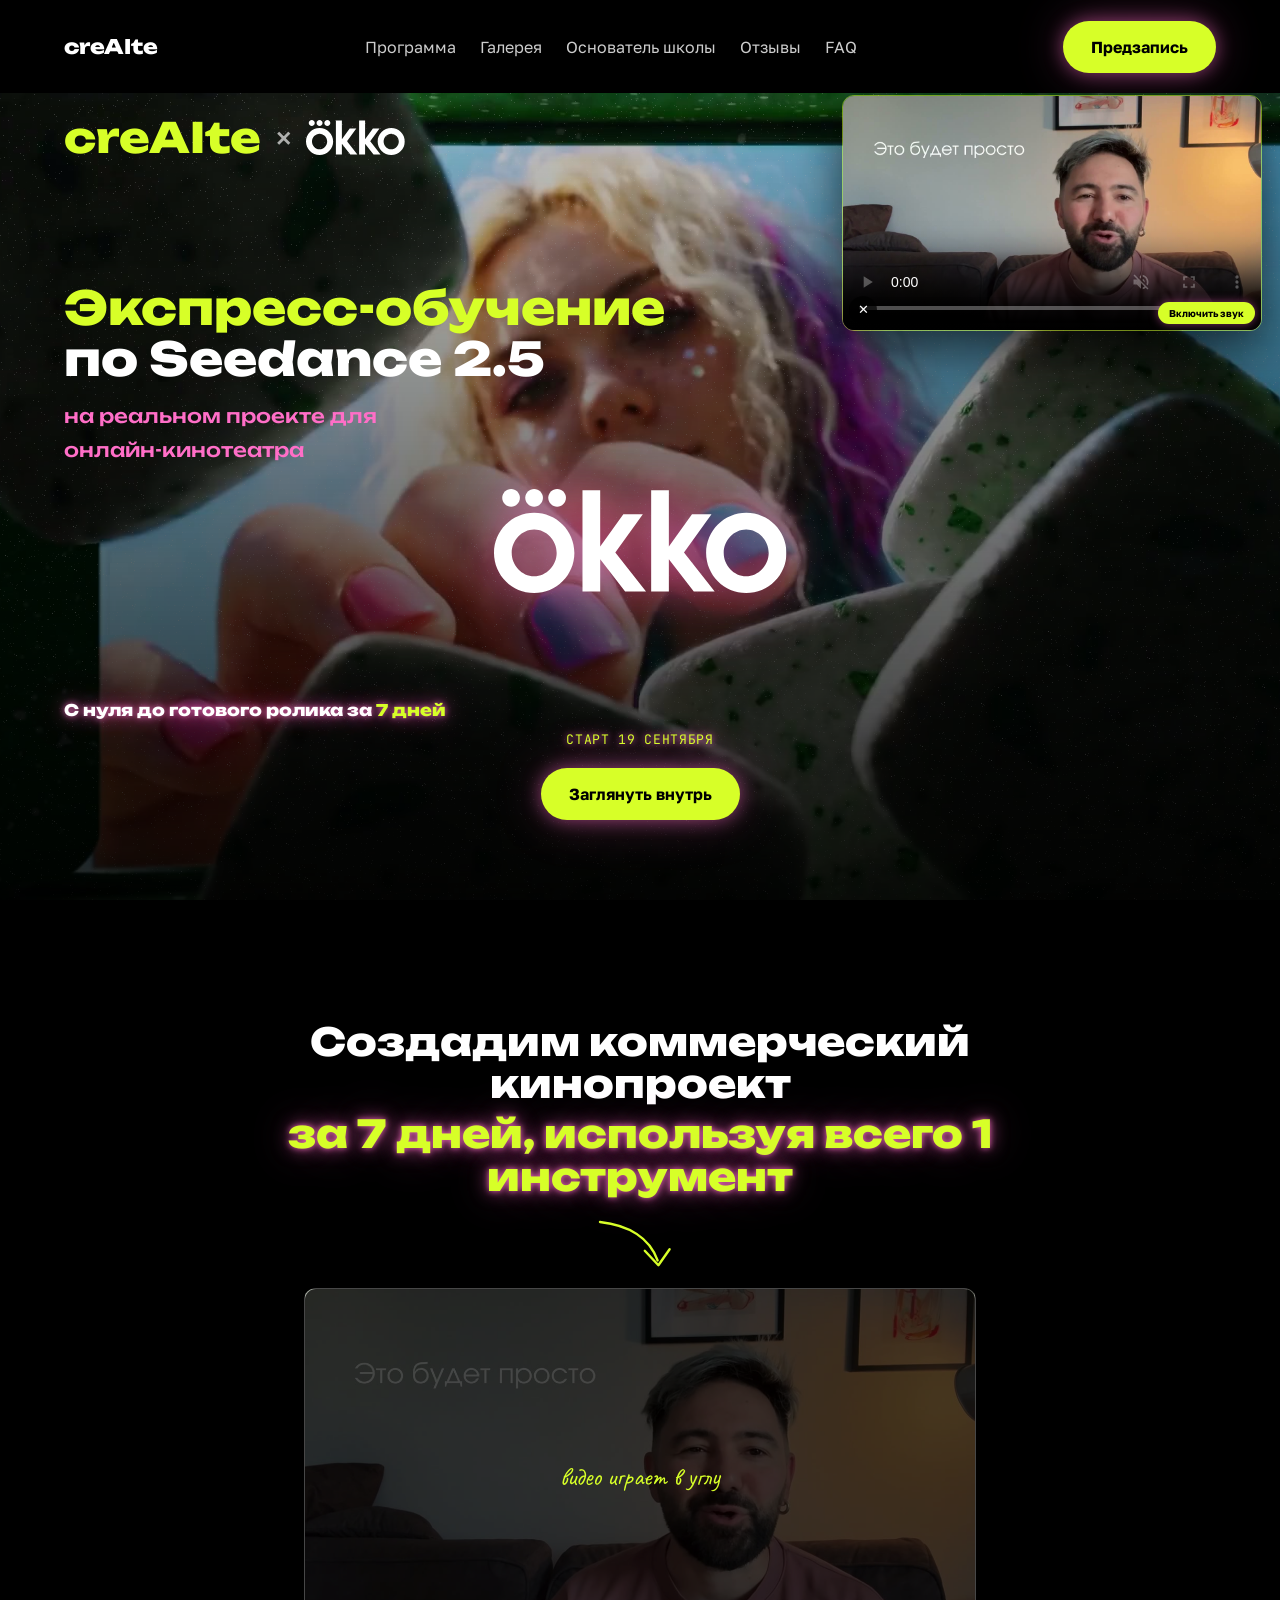
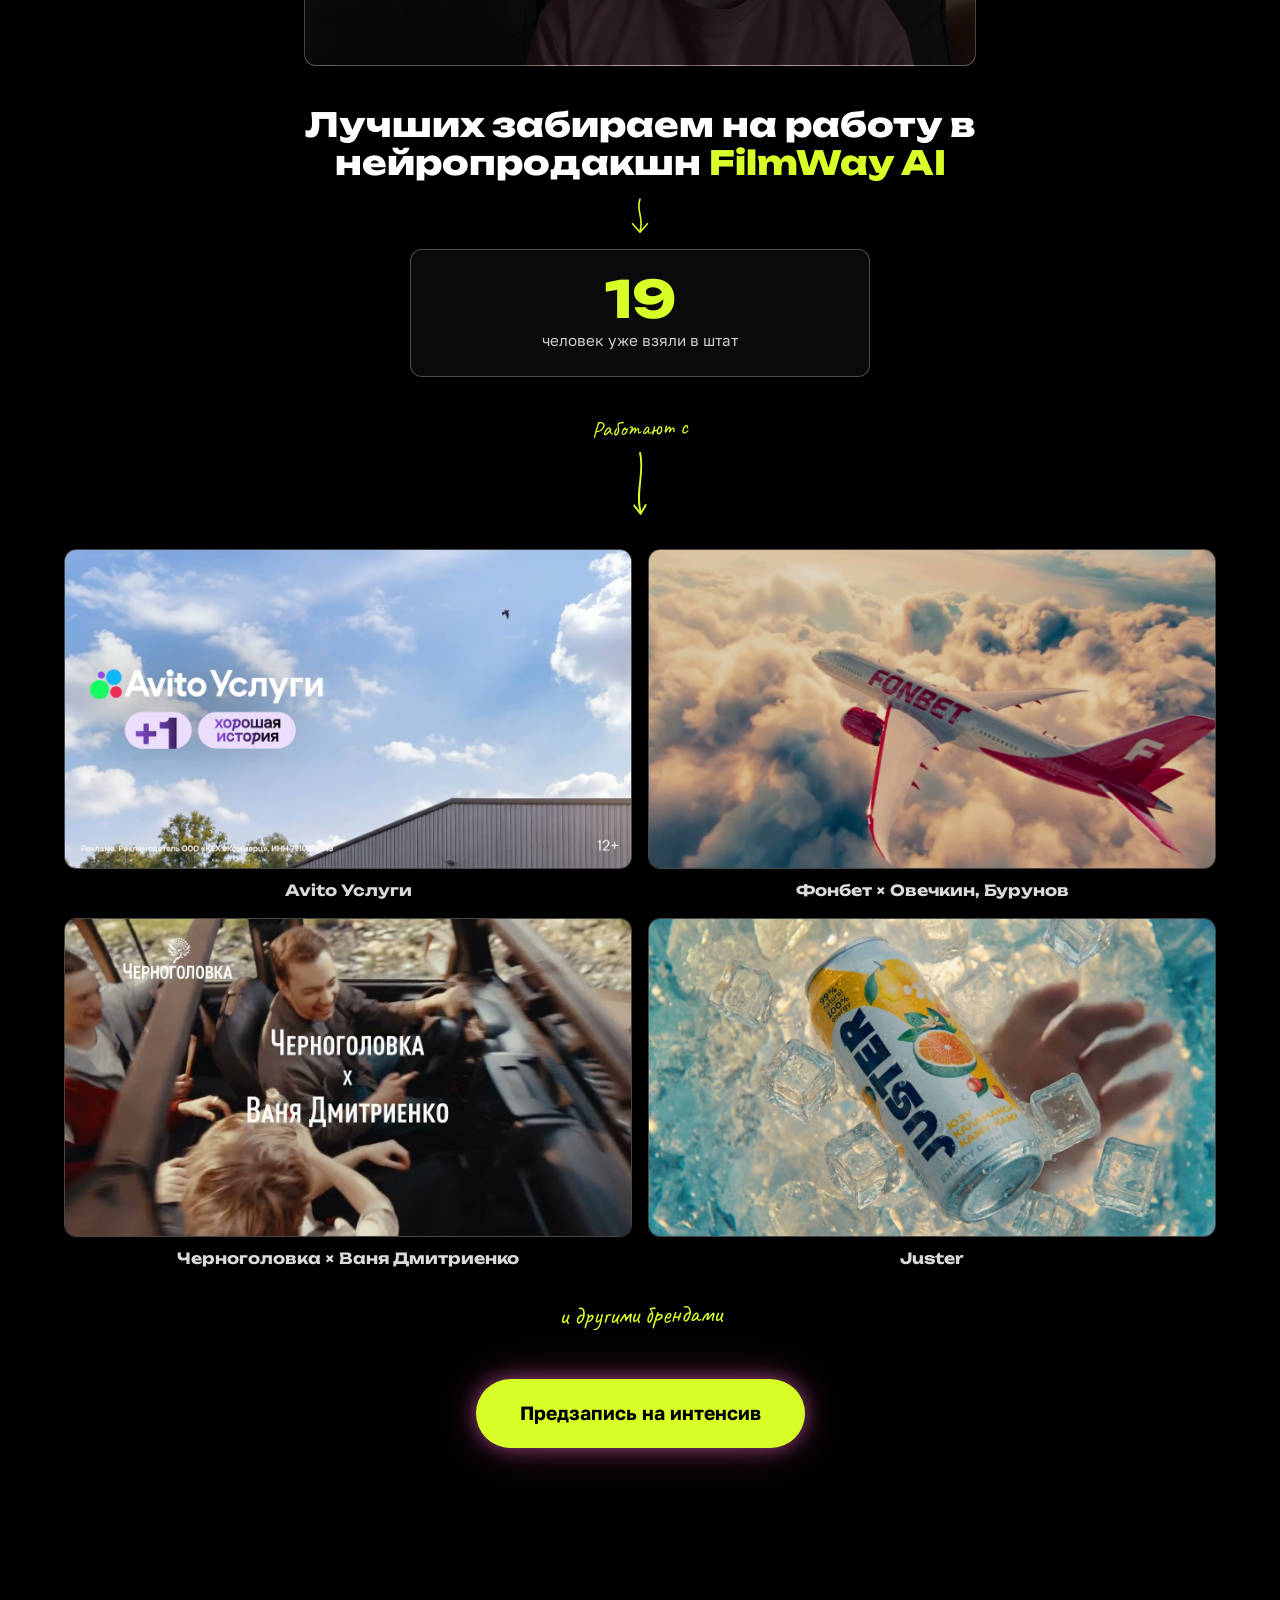
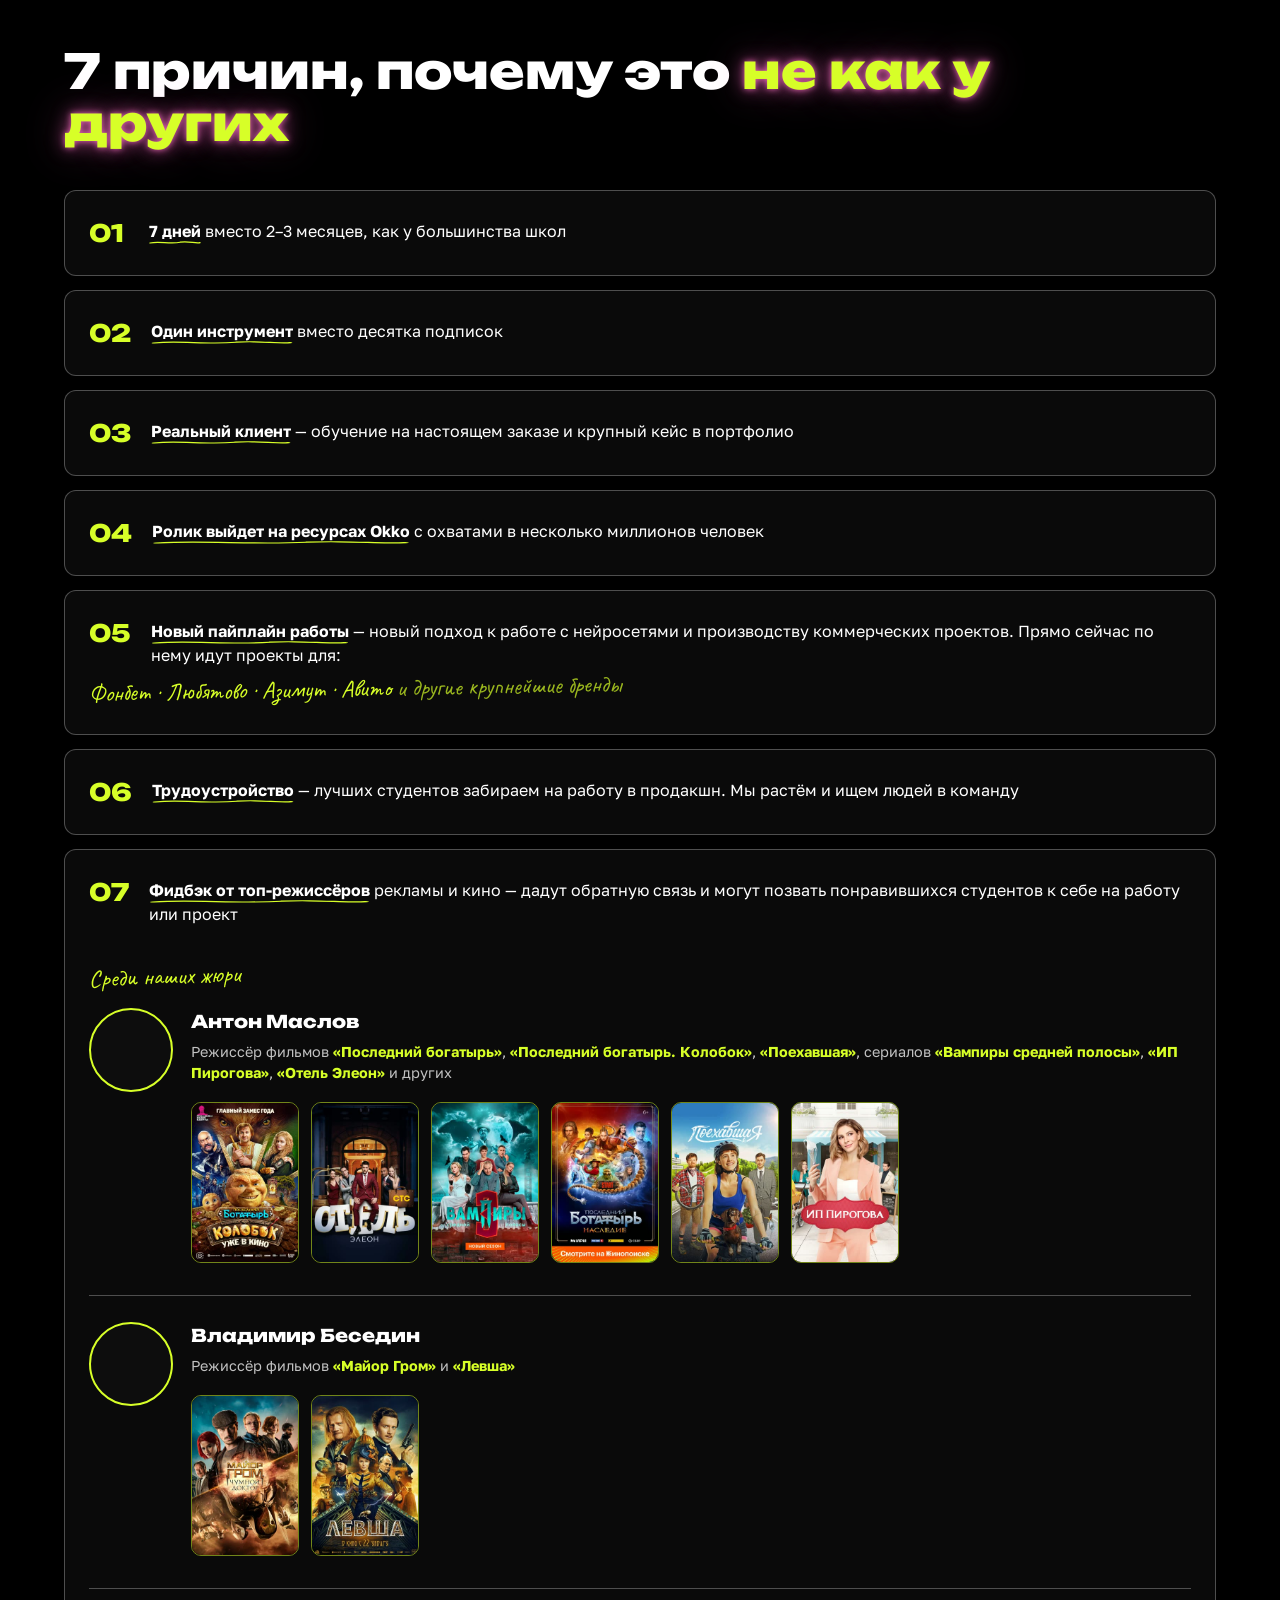
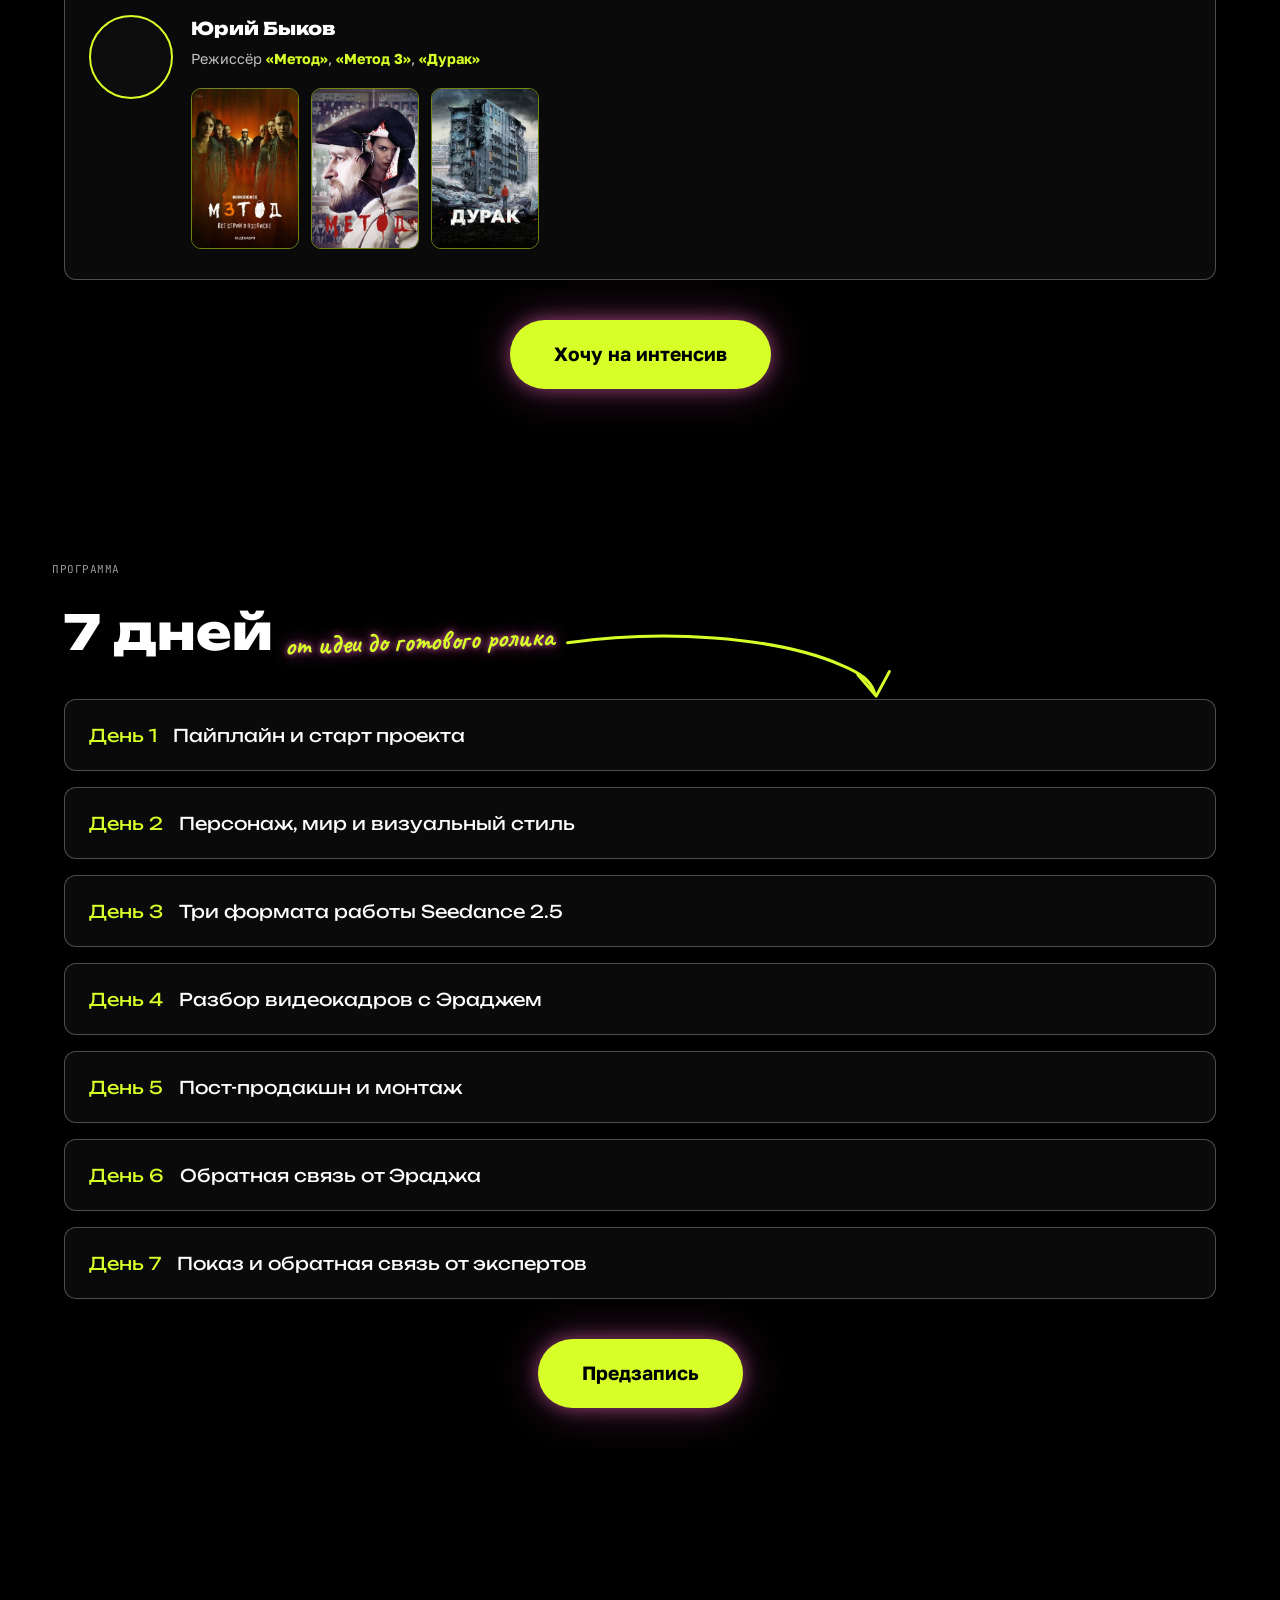
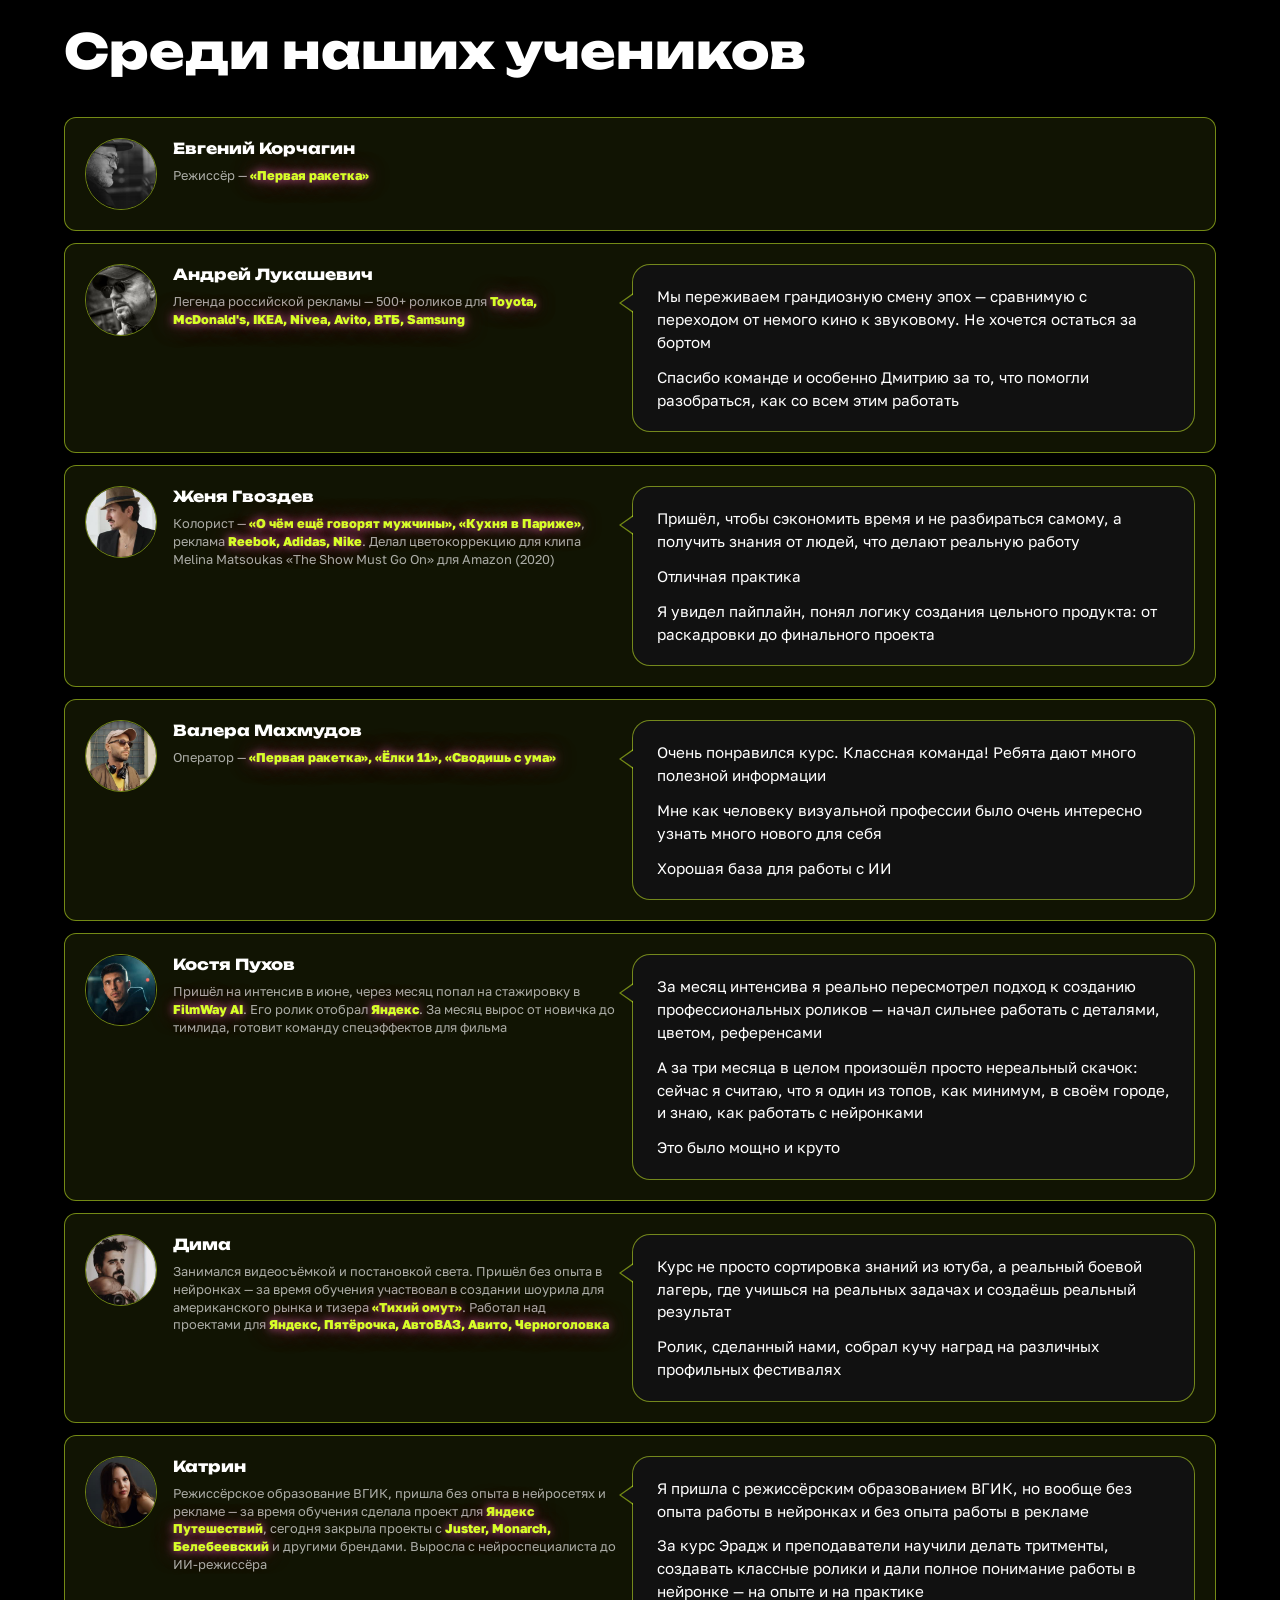
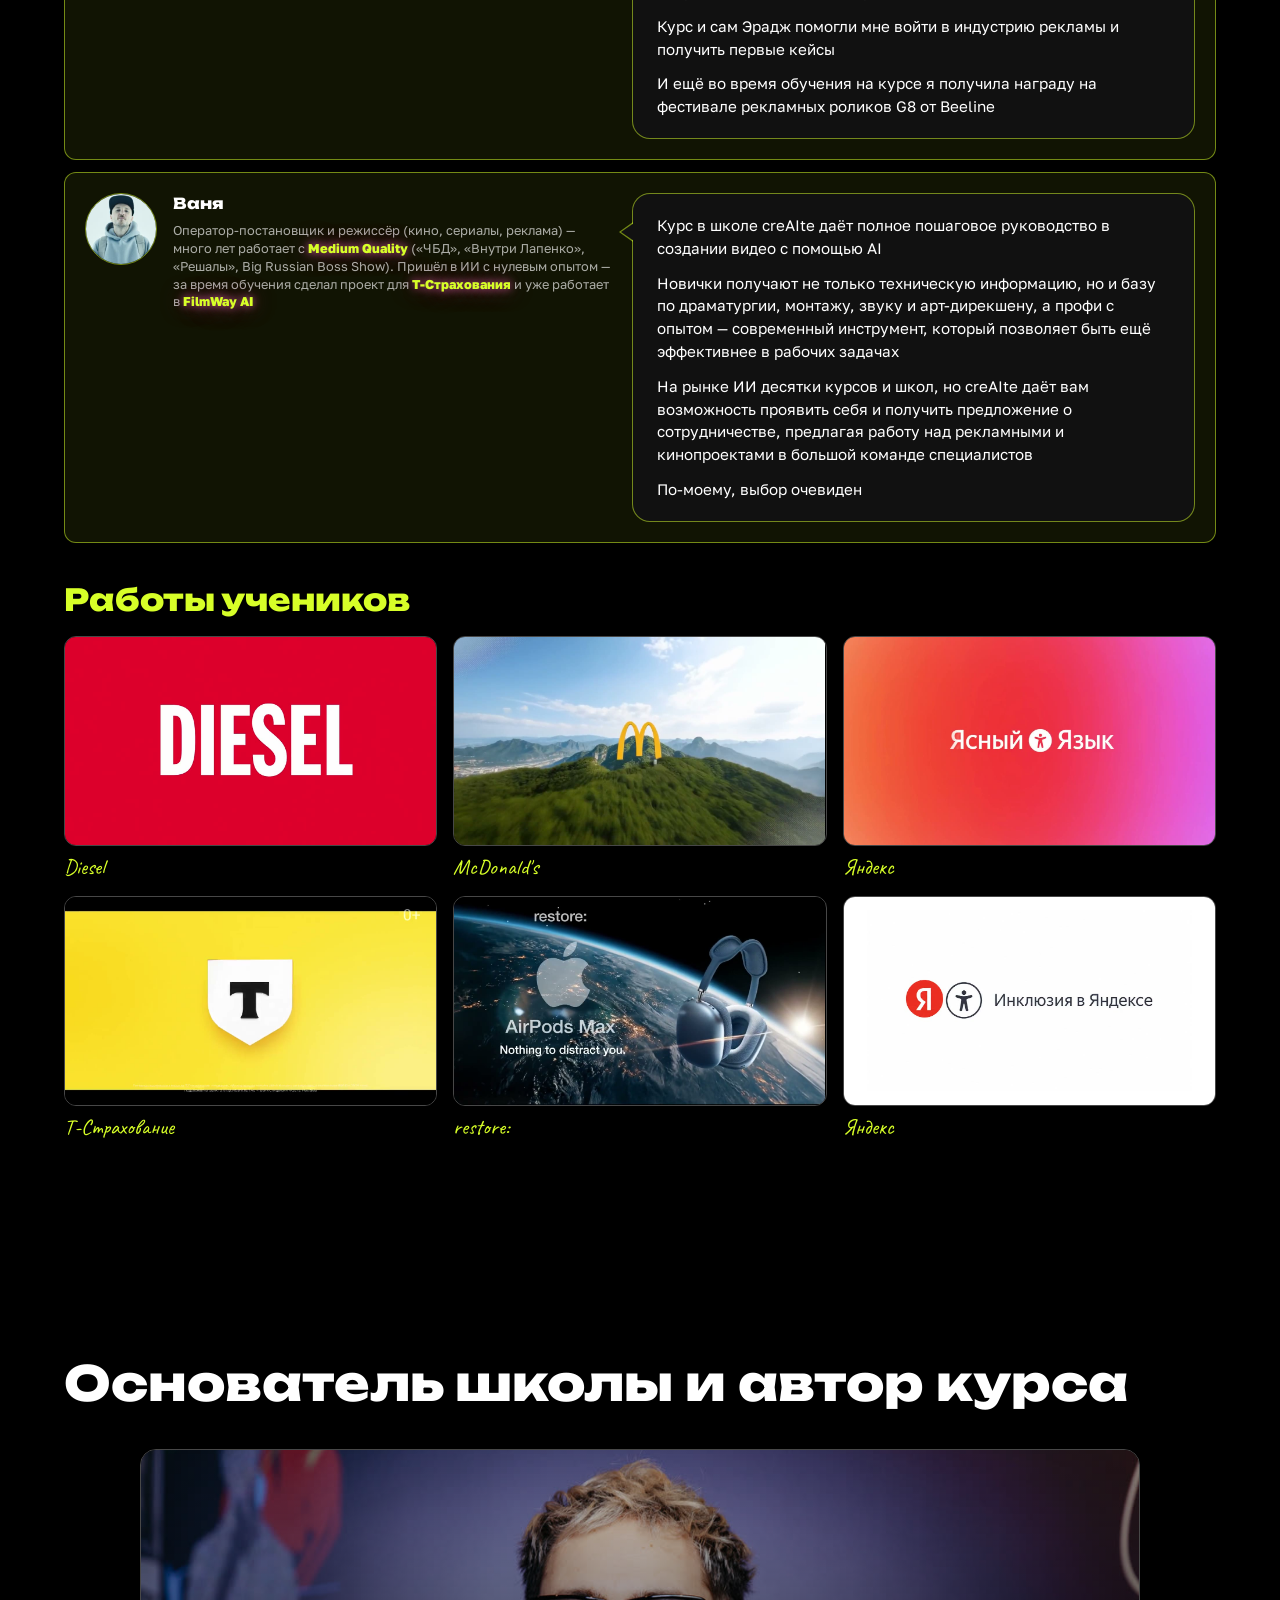
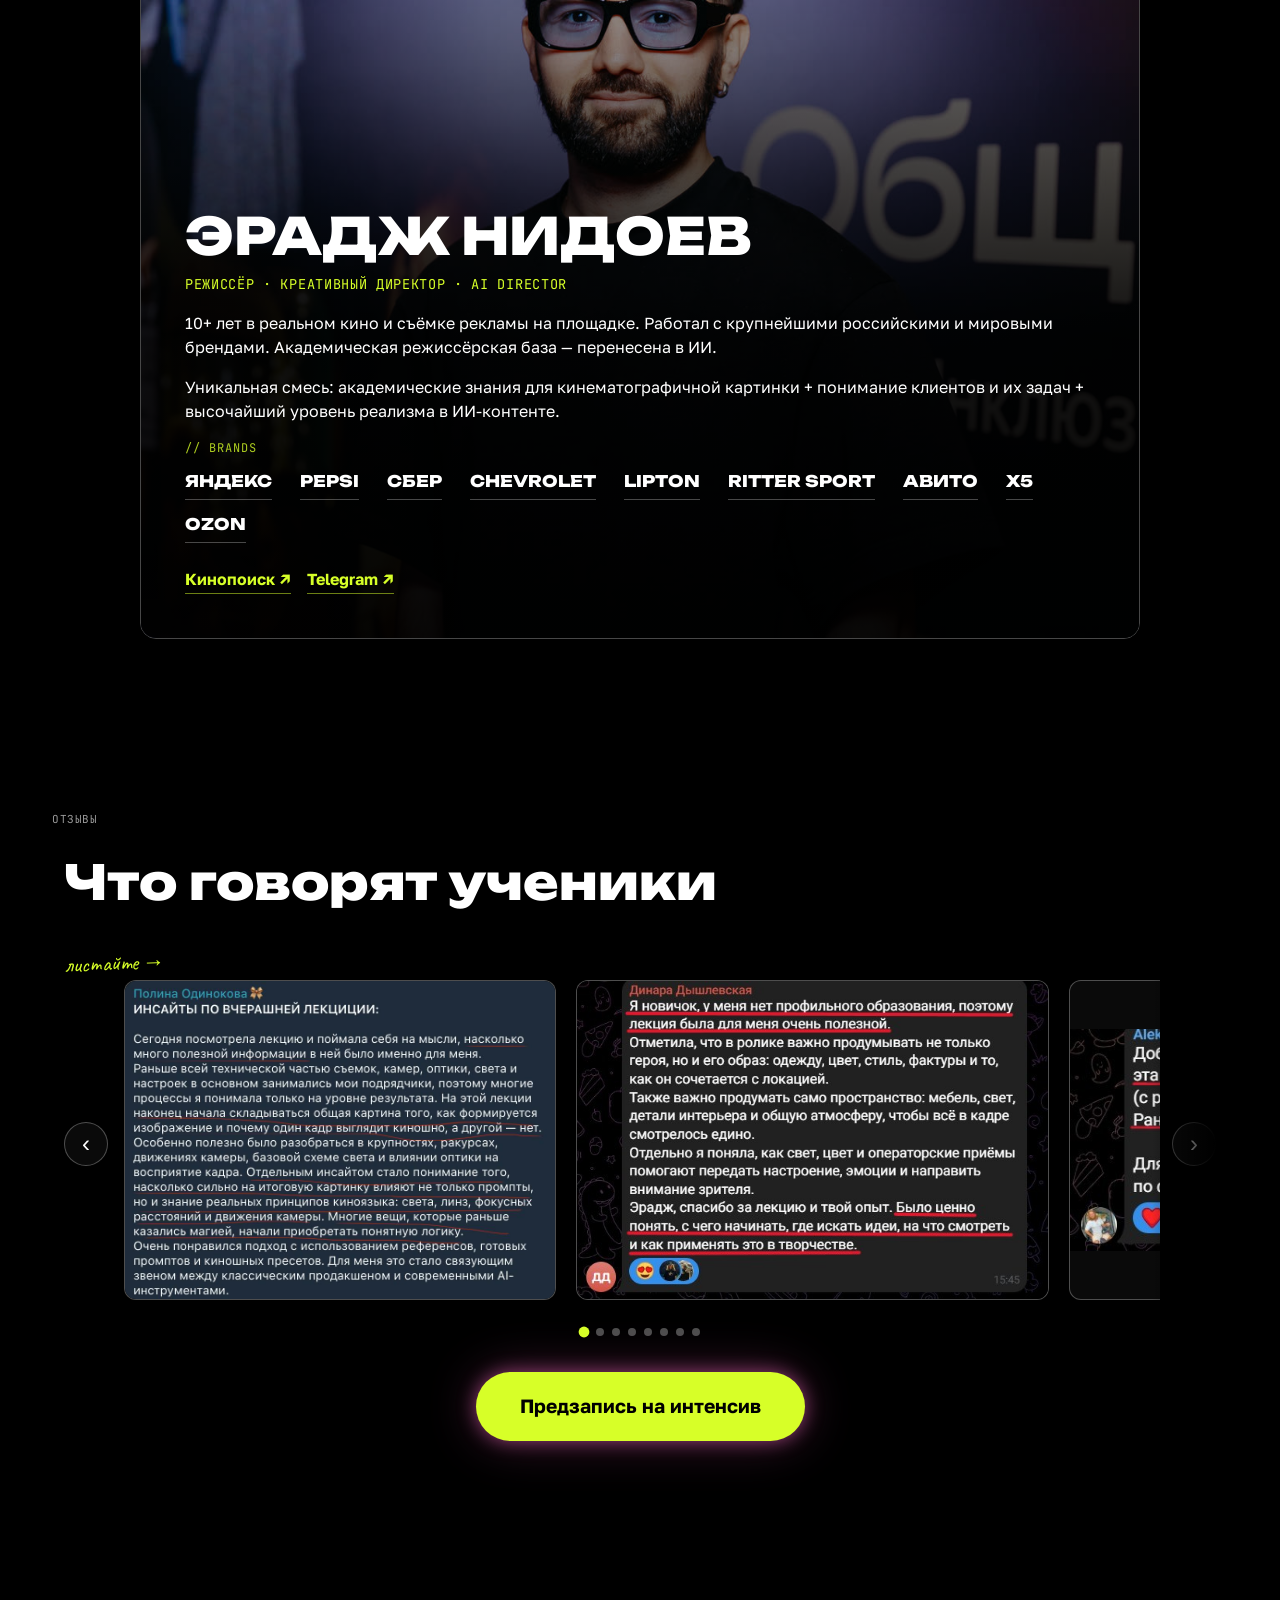
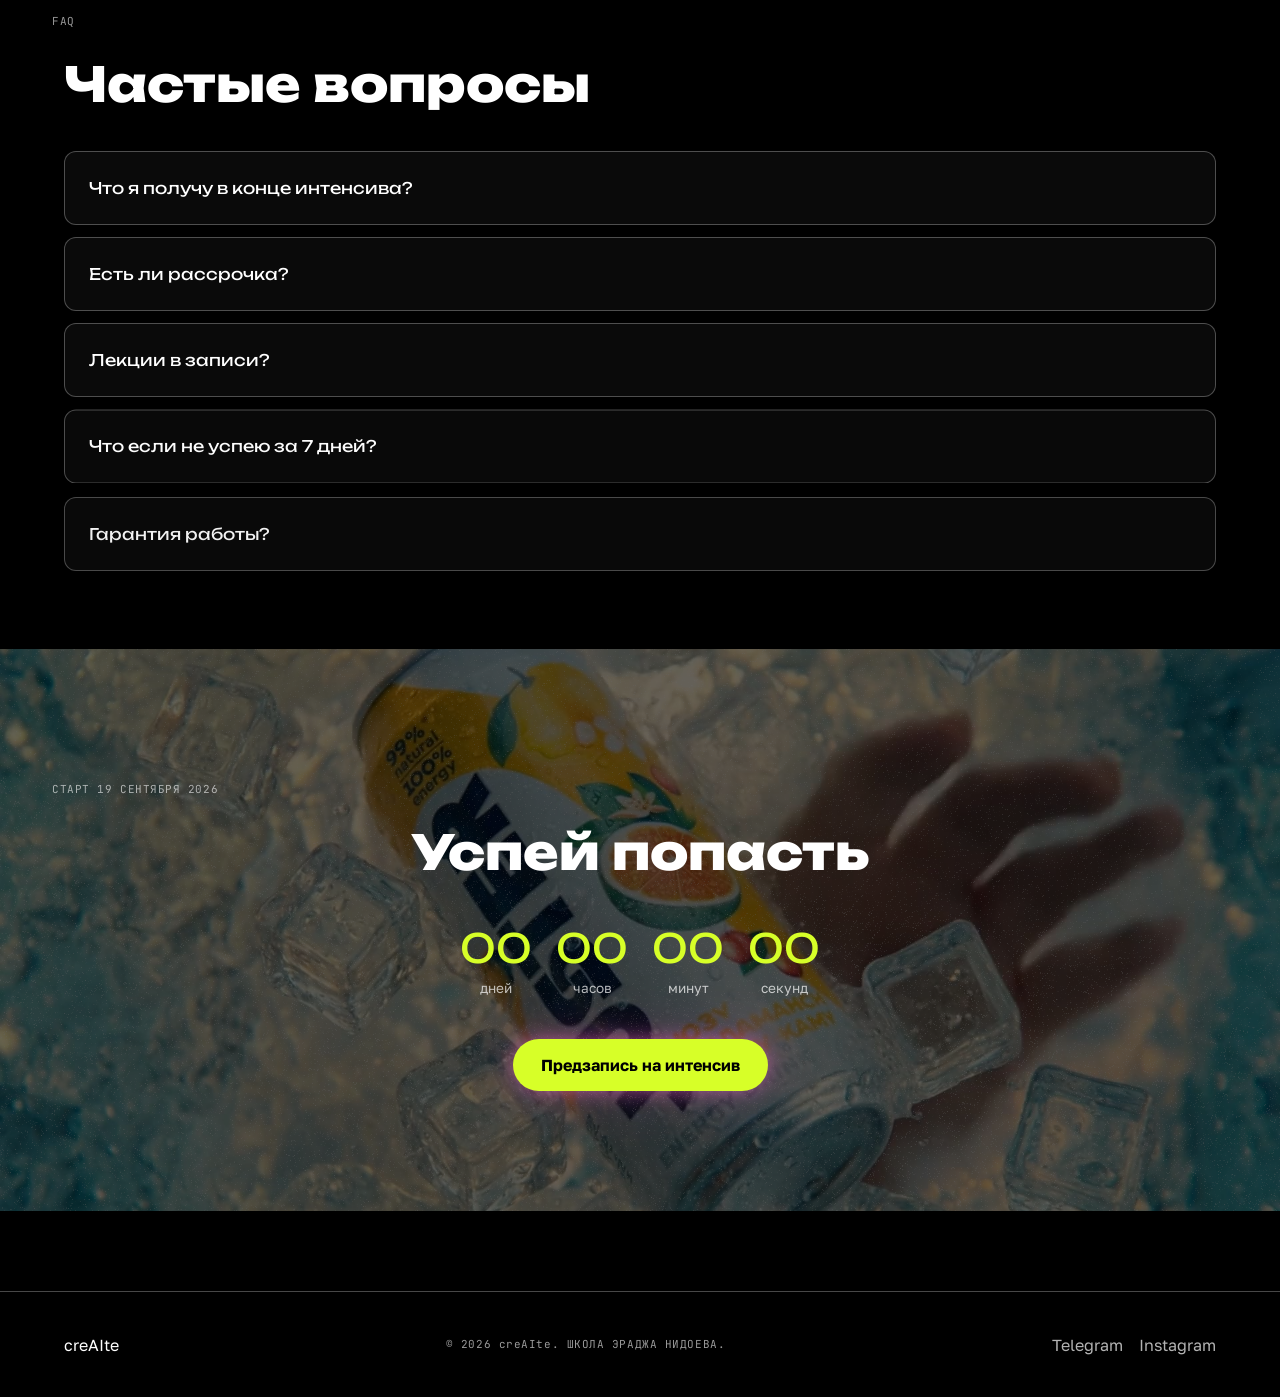
==== index.html @ 799c0986 "students: Katrin studied at VGIK, not GIK" ====
<!doctype html>
<html lang="ru">
<head>
<meta charset="UTF-8">
<!-- set before first paint: the chalk strokes start empty so they are not
     already drawn while the page (and GSAP, from a CDN) is still loading.
     main.js removes it again if animation is skipped, so the strokes
     still show when GSAP never arrives. -->
<script>document.documentElement.className += ' js-anim';</script>

<meta name="viewport" content="width=device-width, initial-scale=1.0">
<title>Интенсив по Seedance 2.5 — creAIte</title>
<meta name="description" content="7-дневный интенсив по AI-генерации видео в Seedance 2.5 от школы creAIte. Реальный проект для ОККО.">
<!-- иконка вкладки: SVG для современных браузеров, PNG для тех, кто его
     не понимает, и отдельный размер для «на экран Домой» на телефоне -->
<link rel="icon" href="assets/img/favicon.svg" type="image/svg+xml">
<link rel="icon" href="assets/img/favicon-32.png" sizes="32x32" type="image/png">
<link rel="apple-touch-icon" href="assets/img/apple-touch-icon.png">
<meta name="theme-color" content="#000000">
<link rel="preconnect" href="https://fonts.googleapis.com">
<link rel="preconnect" href="https://fonts.gstatic.com" crossorigin>
<!-- the font stylesheet is a round trip to Google and it blocks the first
     paint — which is also when the hero animation clock starts. Loaded
     out of the render path instead: the page paints in the fallback
     stack and swaps when the faces land. -->
<link href="https://fonts.googleapis.com/css2?family=Caveat:wght@400;600&family=Golos+Text:wght@400;500;700&family=JetBrains+Mono:wght@400;500&family=Unbounded:wght@700;800&display=swap" rel="stylesheet" media="print" onload="this.media='all'">
<noscript><link href="https://fonts.googleapis.com/css2?family=Caveat:wght@400;600&family=Golos+Text:wght@400;500;700&family=JetBrains+Mono:wght@400;500&family=Unbounded:wght@700;800&display=swap" rel="stylesheet"></noscript>
<link rel="stylesheet" href="css/style.css?v=29">
</head>
<body>
<header class="site-header" id="site-header">
  <div class="container site-header__inner">
    <a href="#hero" class="site-header__logo">creAIte</a>
    <nav class="site-header__nav">
      <a href="#program">Программа</a>
      <a href="#gallery">Галерея</a>
      <a href="#speaker">Основатель школы</a>
      <a href="#testimonials">Отзывы</a>
      <a href="#faq">FAQ</a>
    </nav>
    <a href="https://t.me/creAite_school_bot?start=c1788255974978-ds" target="_blank" rel="noopener" class="btn btn-cta">Предзапись</a>
  </div>
</header>

<main>
  <section class="hero" id="hero">
    <video class="hero__video" autoplay muted loop playsinline preload="metadata" poster="assets/img/hero-poster.jpg">
      <source src="assets/video/hero.mp4" type="video/mp4">
    </video>
    <canvas class="hero__shader js-shader-canvas" aria-hidden="true"></canvas>
    <div class="hero__overlay"></div>
    <div class="container hero__content">
      <p class="hero__lockup">
        <span class="hero__lockup-brand">creAIte</span>
        <span class="hero__lockup-x" aria-hidden="true">×</span>
        <img class="hero__lockup-logo" src="assets/img/okko-logo.svg" width="338" height="120" alt="Okko">
      </p>
      <div class="hero__main">
        <h1 class="hero__title"><span class="hero__title-accent">Экспресс-обучение</span><br>по Seedance&nbsp;2.5<span class="hero__title-sub"><span class="hero__sweep">на реальном проекте для онлайн-кинотеатра</span></span></h1>
        <img class="hero__okko" src="assets/img/okko-logo.svg" width="338" height="120" alt="Okko">
        <p class="hero__subtitle">С нуля до готового ролика за&nbsp;<span class="hero__title-accent">7&nbsp;дней</span></p>
        <p class="hero__start">Старт 19 сентября</p>
        <a href="#inside" class="btn btn-cta hero__cta">Заглянуть внутрь</a>
      </div>
    </div>
  </section>

  <section class="inside" id="inside">
    <div class="container inside__inner">
      <h2 class="section-title inside__title">Создадим коммерческий кинопроект<span class="inside__title-accent neon-pink">за 7 дней, используя всего 1 инструмент</span></h2>
      <svg class="inside__arrow" viewBox="0 0 120 80" aria-hidden="true">
        <path class="inside__arrow-shaft" d="M10,10 C46,14 72,30 82,58" />
        <path class="inside__arrow-head" d="M66,46 L83,64 L97,44" />
      </svg>
      <div class="inside__video-wrap">
        <!-- запускается сам, когда доезжает до экрана, и только без звука:
             со звуком браузеры автозапуск запрещают. preload="none" —
             файл не качается, пока блок не показался -->
        <div class="inside__player js-player">
          <video class="inside__video js-inside-video" muted playsinline controls
                 preload="none" poster="assets/img/inside-poster.jpg">
            <source src="assets/video/inside.mp4" type="video/mp4">
          </video>
          <button class="inside__unmute js-unmute" type="button">Включить звук</button>
          <button class="inside__float-close js-float-close" type="button" aria-label="Закрыть плеер">✕</button>
        </div>
      </div>
      <p class="inside__hire">Лучших забираем на работу в нейропродакшн <strong>FilmWay AI</strong></p>

      <svg class="inside__fork inside__fork--single" viewBox="0 0 120 80" aria-hidden="true">
        <path d="M60,6 C52,26 68,42 60,66" />
        <path d="M46,52 L60,68 L74,52" />
      </svg>

      <div class="card inside__stat">
        <span class="inside__stat-num" data-count-to="19">0</span>
        <span class="inside__stat-label">человек уже взяли в штат</span>
      </div>

      <div class="inside__link">
        <span class="chalk-note inside__link-label">Работают с</span>
        <svg class="inside__link-arrow" viewBox="0 0 110 26" aria-hidden="true">
          <path d="M4,13 C34,5 66,21 98,12" />
          <path d="M86,4 L100,12 L87,22" />
        </svg>
      </div>
      <div class="gallery__grid gallery__grid--studio">
        <figure class="studio-case">
          <button class="gallery__item" data-video="assets/video/studio-avito.mp4" aria-label="Открыть ролик для бренда Avito Услуги">
            <video muted loop playsinline preload="none" data-poster="assets/img/studio-avito-poster.jpg">
              <source src="assets/video/studio-avito.mp4" type="video/mp4">
            </video>
          </button>
          <figcaption class="studio-case__name">Avito Услуги</figcaption>
        </figure>
        <figure class="studio-case">
          <button class="gallery__item" data-video="assets/video/studio-fonbet.mp4" aria-label="Открыть ролик для бренда Фонбет">
            <video muted loop playsinline preload="none" data-poster="assets/img/studio-fonbet-poster.jpg">
              <source src="assets/video/studio-fonbet.mp4" type="video/mp4">
            </video>
          </button>
          <figcaption class="studio-case__name">Фонбет ×&nbsp;Овечкин, Бурунов</figcaption>
        </figure>
        <figure class="studio-case">
          <button class="gallery__item" data-video="assets/video/studio-olv-vk.mp4" aria-label="Открыть ролик для бренда Черноголовка">
            <video muted loop playsinline preload="none" data-poster="assets/img/studio-olv-vk-poster.jpg">
              <source src="assets/video/studio-olv-vk.mp4" type="video/mp4">
            </video>
          </button>
          <figcaption class="studio-case__name">Черноголовка ×&nbsp;Ваня&nbsp;Дмитриенко</figcaption>
        </figure>
        <figure class="studio-case">
          <button class="gallery__item" data-video="assets/video/final-cta.mp4" aria-label="Открыть ролик для бренда Juster">
            <video muted loop playsinline preload="none" data-poster="assets/img/final-cta-poster.jpg">
              <source src="assets/video/final-cta.mp4" type="video/mp4">
            </video>
          </button>
          <figcaption class="studio-case__name">Juster</figcaption>
        </figure>
      </div>
      <p class="chalk-note inside__brands-more">и другими брендами</p>

      <a href="https://t.me/creAite_school_bot?start=c1788255974978-ds" target="_blank" rel="noopener" class="btn btn-cta btn--lg inside__cta">Предзапись на интенсив</a>
    </div>
  </section>


  <section class="advantages" id="advantages">
    <div class="container">
      <h2 class="section-title">7 причин, почему это <span class="hero__title-accent neon-pink">не как у других</span></h2>
      <div class="advantages__list">
        <div class="advantages__item card">
          <span class="advantages__number">01</span>
          <p class="advantages__text"><span class="chalk-underline"><strong>7 дней</strong></span> вместо 2–3 месяцев, как у большинства школ</p>
        </div>
        <div class="advantages__item card">
          <span class="advantages__number">02</span>
          <p class="advantages__text"><span class="chalk-underline"><strong>Один инструмент</strong></span> вместо десятка подписок</p>
        </div>
        <div class="advantages__item card">
          <span class="advantages__number">03</span>
          <p class="advantages__text"><span class="chalk-underline"><strong>Реальный клиент</strong></span> — обучение на настоящем заказе и крупный кейс в портфолио</p>
        </div>
        <div class="advantages__item card">
          <span class="advantages__number">04</span>
          <p class="advantages__text"><span class="chalk-underline"><strong>Ролик выйдет на ресурсах Okko</strong></span> с охватами в несколько миллионов человек</p>
        </div>
        <div class="advantages__item card advantages__item--note">
          <span class="advantages__number">05</span>
          <p class="advantages__text"><span class="chalk-underline"><strong>Новый пайплайн работы</strong></span> — новый подход к работе с нейросетями и производству коммерческих проектов. Прямо сейчас по нему идут проекты для:</p>
          <p class="advantages__note advantages__note--brands">Фонбет · Любятово · Азимут · Авито <span class="advantages__note-tail">и другие крупнейшие бренды</span></p>
        </div>
        <div class="advantages__item card">
          <span class="advantages__number">06</span>
          <p class="advantages__text"><span class="chalk-underline"><strong>Трудоустройство</strong></span> — лучших студентов забираем на работу в продакшн. Мы растём и ищем людей в команду</p>
        </div>
        <div class="advantages__item card advantages__item--note">
          <span class="advantages__number">07</span>
          <p class="advantages__text"><span class="chalk-underline"><strong>Фидбэк от топ-режиссёров</strong></span> рекламы и кино — дадут обратную связь и могут позвать понравившихся студентов к себе на работу или проект</p>
          <div class="jury">
            <p class="chalk-note jury__label">Среди наших жюри</p>
            <article class="jury__card">
              <img class="jury__photo" src="assets/img/jury-maslov.jpg" width="420" height="629" alt="Антон Маслов" loading="lazy" decoding="async">
              <div class="jury__info">
                <p class="jury__name">Антон Маслов</p>
                <p class="jury__role">Режиссёр фильмов <strong>«Последний богатырь»</strong>, <strong>«Последний богатырь. Колобок»</strong>, <strong>«Поехавшая»</strong>, сериалов <strong>«Вампиры средней полосы»</strong>, <strong>«ИП Пирогова»</strong>, <strong>«Отель Элеон»</strong> и других</p>
                <div class="jury__films">
                  <img src="assets/img/film-kolobok.jpg" width="300" height="450" alt="Последний богатырь. Колобок" loading="lazy" decoding="async">
                  <img src="assets/img/film-eleon.jpg" width="300" height="450" alt="Отель Элеон" loading="lazy" decoding="async">
                  <img src="assets/img/film-vampiry.jpg" width="300" height="450" alt="Вампиры средней полосы" loading="lazy" decoding="async">
                  <img src="assets/img/film-bogatyr.jpg" width="300" height="450" alt="Последний богатырь" loading="lazy" decoding="async">
                  <img src="assets/img/film-poehavshaya.jpg" width="300" height="450" alt="Поехавшая" loading="lazy" decoding="async">
                  <img src="assets/img/film-pirogova.jpg" width="300" height="450" alt="ИП Пирогова" loading="lazy" decoding="async">
                </div>
              </div>
            </article>
            <article class="jury__card">
              <img class="jury__photo" src="assets/img/jury-besedin.jpg" width="420" height="629" alt="Владимир Беседин" loading="lazy" decoding="async">
              <div class="jury__info">
                <p class="jury__name">Владимир Беседин</p>
                <p class="jury__role">Режиссёр фильмов <strong>«Майор Гром»</strong> и <strong>«Левша»</strong></p>
                <div class="jury__films">
                  <img src="assets/img/film-grom.jpg" width="300" height="450" alt="Майор Гром" loading="lazy" decoding="async">
                  <img src="assets/img/film-levsha.jpg" width="300" height="450" alt="Левша" loading="lazy" decoding="async">
                </div>
              </div>
            </article>
            <article class="jury__card">
              <img class="jury__photo" src="assets/img/jury-bykov.jpg" width="420" height="629" alt="Юрий Быков" loading="lazy" decoding="async">
              <div class="jury__info">
                <p class="jury__name">Юрий Быков</p>
                <p class="jury__role">Режиссёр <strong>«Метод»</strong>, <strong>«Метод 3»</strong>, <strong>«Дурак»</strong></p>
                <div class="jury__films">
                  <img src="assets/img/film-metod.jpg" width="300" height="450" alt="Метод" loading="lazy" decoding="async">
                  <img src="assets/img/film-metod3.jpg" width="300" height="450" alt="Метод 3" loading="lazy" decoding="async">
                  <img src="assets/img/film-durak.jpg" width="300" height="450" alt="Дурак" loading="lazy" decoding="async">
                </div>
              </div>
            </article>
          </div>
        </div>
      </div>
      <a href="https://t.me/creAite_school_bot?start=c1788255974978-ds" target="_blank" rel="noopener" class="btn btn-cta btn--lg advantages__cta">Хочу на интенсив</a>
    </div>
  </section>

  <section class="program" id="program">
    <div class="container">
      <p class="meta meta--tl">Программа</p>
      <h2 class="section-title">7 дней <span class="chalk-note neon-pink">от идеи до готового ролика<svg class="program__lead-arrow" viewBox="0 0 380 84" preserveAspectRatio="none" aria-hidden="true">
        <path d="M4,10 C110,0 240,10 316,42 C336,50 348,58 352,70" />
        <path d="M334,52 L354,74 L370,50" />
      </svg></span></h2>
      <div class="program__timeline">
        <article class="program-day card" data-open="false">
          <button class="program-day__toggle" aria-expanded="false">
            <span class="program-day__number">День 1</span>
            <span class="program-day__label">Пайплайн и старт проекта</span>
          </button>
          <svg class="program-day__arrow" viewBox="0 0 40 34" aria-hidden="true">
            <path class="program-day__arrow-shaft" d="M19,3 C15,12 24,20 19,29" />
            <path class="program-day__arrow-head" d="M10,22 L19,31 L28,22" />
          </svg>
          <div class="program-day__content">
            <p><strong>Цель дня:</strong> дать общее понимание процесса, возможностей Seedance, его ограничений и экономики (как не потратить всё сразу). А также запустить разработку финального проекта.</p>
            <p>К концу занятия будет понимание этапов, которые нужно пройти, чтобы получить готовый ролик.</p>
            <p class="program-day__part">Часть 1</p>
            <ul class="program-day__list">
              <li>Основные этапы работы над роликом в Seedance — разбираем весь пайплайн на примере ролика: сценарий — референсы — персонаж и локация — ключевые кадры — генерация — отбор — монтаж — доработка — монтаж и финализация</li>
              <li>Почему генерация не начинается с промпта и почему сначала нужно понять, какую функцию выполняет каждый кадр</li>
            </ul>
            <p class="program-day__part">Часть 2: знакомство с инструментом</p>
            <ul class="program-day__list">
              <li>Почему в продакшне последнее время мы чаще всего используем Seedance</li>
              <li>Возможности Seedance: какие форматы работы есть (text-to-video, image-to-video, video-to-video), какие в них отличия и когда какой используем</li>
              <li>Ограничения и ошибки: почему результат не всегда можно повторить, сложности с физикой и пластикой персонажа, консистентность, диалог и липсинг, пространство и перспектива — всё с примерами</li>
              <li>Как не потратить все кредиты за один раз: тарифы, лимиты, качество и обкатывание промта, тестовые прогоны, приоритизация кадров, битрейт</li>
            </ul>
          </div>
        </article>
        <article class="program-day card" data-open="false">
          <button class="program-day__toggle" aria-expanded="false">
            <span class="program-day__number">День 2</span>
            <span class="program-day__label">Персонаж, мир и визуальный стиль</span>
          </button>
          <svg class="program-day__arrow" viewBox="0 0 40 34" aria-hidden="true">
            <path class="program-day__arrow-shaft" d="M19,3 C15,12 24,20 19,29" />
            <path class="program-day__arrow-head" d="M10,22 L19,31 L28,22" />
          </svg>
          <div class="program-day__content">
            <p><strong>Цель дня:</strong> научиться работать в фото-нейросетях, разработать визуальный мир ролика, создать персонажа, локации, стиль проекта и несколько ключевых фотокадров.</p>
            <p class="program-day__part">Часть 1: теория — фото как основа проекта</p>
            <ul class="program-day__list">
              <li><strong>Персонаж</strong> — почему персонаж должен быть разработан до начала генерации видео, какие изображения героя нужно подготовить</li>
              <li><strong>Мир и локация</strong> — какие кадры нужны, свет, цвет, глубина кадра</li>
              <li><strong>Подходы к созданию героя и мира</strong> — с нуля, через референс, через комбинацию референсов, через текстовый референс</li>
              <li><strong>Референсные изображения стиля</strong> — почему они нужны почти в каждом проекте и какие конкретно референсы нужны для проекта</li>
              <li>Что лучше исправлять на уровне изображения, а не пытаться получить при генерации видео</li>
            </ul>
            <p class="program-day__part">Часть 2: практика</p>
            <ul class="program-day__list">
              <li>Создание карты персонажа</li>
              <li>Создание карты локации</li>
              <li>Создание референсных изображений с учётом цвета и света ролика</li>
              <li>Создание нескольких ключевых фотокадров для будущей генерации видео</li>
            </ul>
            <p class="program-day__part">Итог дня</p>
            <ul class="program-day__list">
              <li>Есть разработка персонажа и локаций</li>
              <li>Есть понимание визуального стиля проекта</li>
              <li>Подготовлены несколько ключевых фотокадров</li>
              <li>Есть понимание, что нужно доработать перед переходом к генерации видео</li>
            </ul>
          </div>
        </article>
        <article class="program-day card" data-open="false">
          <button class="program-day__toggle" aria-expanded="false">
            <span class="program-day__number">День 3</span>
            <span class="program-day__label">Три формата работы Seedance 2.5</span>
          </button>
          <svg class="program-day__arrow" viewBox="0 0 40 34" aria-hidden="true">
            <path class="program-day__arrow-shaft" d="M19,3 C15,12 24,20 19,29" />
            <path class="program-day__arrow-head" d="M10,22 L19,31 L28,22" />
          </svg>
          <div class="program-day__content">
            <p><strong>Цель дня:</strong> освоить все форматы работы в Seedance 2.5, понять преимущества и недостатки каждого из них и начать генерацию видеокадров для финального ролика.</p>
            <p class="program-day__part">Часть 1: обзор форматов работы в Seedance</p>
            <ul class="program-day__list">
              <li>Text to video</li>
              <li>Photo to video</li>
              <li>Video to video — перетягивание, edit и motion control, замена фона</li>
              <li>Преимущества и недостатки каждого из форматов, гибридные форматы</li>
              <li>Каким форматом когда мы пользуемся</li>
              <li>Гибридные форматы: когда выгоднее соединять несколько методов внутри одного кадра</li>
            </ul>
            <p class="program-day__part">Часть 2: практика</p>
            <ul class="program-day__list">
              <li>Создание видеокадров в формате text to video</li>
              <li>Создание видеокадров по ключевым фотокадрам в формате photo to video</li>
              <li>Тесты с video to video, edit, motion control и заменой фона</li>
              <li>Сравнение результатов</li>
            </ul>
            <p class="program-day__part">Итог дня</p>
            <ul class="program-day__list">
              <li>Есть понимание различия между text to video, photo to video и video to video</li>
              <li>Умение выбирать подходящий формат под задачу</li>
              <li>Понимание, как использовать гибридные форматы</li>
              <li>Есть первые видеокадры для финального ролика</li>
            </ul>
          </div>
        </article>
        <article class="program-day card" data-open="false">
          <button class="program-day__toggle" aria-expanded="false">
            <span class="program-day__number">День 4</span>
            <span class="program-day__label">Разбор видеокадров с Эраджем</span>
          </button>
          <svg class="program-day__arrow" viewBox="0 0 40 34" aria-hidden="true">
            <path class="program-day__arrow-shaft" d="M19,3 C15,12 24,20 19,29" />
            <path class="program-day__arrow-head" d="M10,22 L19,31 L28,22" />
          </svg>
          <div class="program-day__content">
            <p><strong>Формат дня:</strong> мастерская с Эраджем Нидоевым.</p>
            <p><strong>Цель дня:</strong> разобрать первые генерации, выявить ошибки и доработать материал.</p>
            <p class="program-day__part">Разбор материала</p>
            <ul class="program-day__list">
              <li>Просмотр видеокадров</li>
              <li>Разбор ошибок и затыков: как их можно исправить</li>
              <li>Какие кадры стоит исправлять, какие — генерировать заново или перепридумывать, а где может помочь монтаж</li>
            </ul>
            <p class="program-day__part">Практика</p>
            <p>Исправление ошибок по советам преподавателя.</p>
            <p class="program-day__part">Итог дня</p>
            <ul class="program-day__list">
              <li>Есть более качественные видеокадры</li>
              <li>Есть понимание, как исправлять типичные ошибки генерации</li>
              <li>Сформирован материал для первого чернового монтажа</li>
            </ul>
          </div>
        </article>
        <article class="program-day card" data-open="false">
          <button class="program-day__toggle" aria-expanded="false">
            <span class="program-day__number">День 5</span>
            <span class="program-day__label">Пост-продакшн и монтаж</span>
          </button>
          <svg class="program-day__arrow" viewBox="0 0 40 34" aria-hidden="true">
            <path class="program-day__arrow-shaft" d="M19,3 C15,12 24,20 19,29" />
            <path class="program-day__arrow-head" d="M10,22 L19,31 L28,22" />
          </svg>
          <div class="program-day__content">
            <p><strong>Цель дня:</strong> дать понимание, как из отдельных генераций собрать цельный ролик и как звук помогает скрыть недочёты материала.</p>
            <p class="program-day__part">Часть 1: постпродакшн ИИ-ролика</p>
            <ul class="program-day__list">
              <li>Организация материала: версии, отбор дублей</li>
              <li>Зачем монтировать ещё до того, как готовы все кадры</li>
              <li>Rough cut как инструмент диагностики: какие кадры действительно нужны, а какие можно убрать</li>
              <li>Теоретическая база монтажа: программы, темпо-ритм, особенности монтажа конкретного произведения</li>
            </ul>
            <p class="program-day__part">Часть 2: музыка и звук</p>
            <ul class="program-day__list">
              <li>Написание промта трека в Suno</li>
              <li>Базовый саунд-дизайн: где брать звуки</li>
              <li>Озвучка и голос: генерация голоса в ElevenLabs</li>
            </ul>
            <p class="program-day__part">Часть 3: практика</p>
            <p>Написание трека, генерация голоса, первый монтаж своего ролика и его анализ после получения рафката.</p>
            <p class="program-day__part">Итог дня</p>
            <p>Есть базовое понимание, как происходит пост-продакшн ИИ-ролика: монтаж, написание музыки, создание озвучки и шумов, а также первый черновой монтаж и чёткий список кадров, которые нужно доработать или догенерировать перед финальным просмотром.</p>
          </div>
        </article>
        <article class="program-day card" data-open="false">
          <button class="program-day__toggle" aria-expanded="false">
            <span class="program-day__number">День 6</span>
            <span class="program-day__label">Обратная связь от Эраджа</span>
          </button>
          <svg class="program-day__arrow" viewBox="0 0 40 34" aria-hidden="true">
            <path class="program-day__arrow-shaft" d="M19,3 C15,12 24,20 19,29" />
            <path class="program-day__arrow-head" d="M10,22 L19,31 L28,22" />
          </svg>
          <div class="program-day__content">
            <p><strong>Цель дня:</strong> получить режиссёрский разбор от Эраджа Нидоева, выявить критические проблемы роликов и доработать материал.</p>
            <p class="program-day__part">Формат дня</p>
            <p>День строится как мастерская — профессиональный просмотр рабочих версий: показ роликов, разбор проблем и ошибок, обратная связь от Эраджа вместе с пониманием, с помощью каких инструментов можно исправить ошибки.</p>
            <p class="program-day__part">Итог дня</p>
            <p>У всех есть почти готовая версия ролика, список правок и понимание, что необходимо завершить перед показом экспертам.</p>
          </div>
        </article>
        <article class="program-day card" data-open="false">
          <button class="program-day__toggle" aria-expanded="false">
            <span class="program-day__number">День 7</span>
            <span class="program-day__label">Показ и обратная связь от экспертов</span>
          </button>
          <svg class="program-day__arrow" viewBox="0 0 40 34" aria-hidden="true">
            <path class="program-day__arrow-shaft" d="M19,3 C15,12 24,20 19,29" />
            <path class="program-day__arrow-head" d="M10,22 L19,31 L28,22" />
          </svg>
          <div class="program-day__content">
            <p><strong>Цель:</strong> показать финальные ролики экспертам, получить профессиональную обратную связь, определить моменты для самостоятельной доработки и упаковать результат как портфолио-кейс.</p>
            <p class="program-day__part">Часть 1: финальная подготовка</p>
            <ul class="program-day__list">
              <li>Последняя проверка монтажа</li>
              <li>Подготовка финальной версии ролика</li>
            </ul>
            <p class="program-day__part">Часть 2: показ экспертам</p>
            <ul class="program-day__list">
              <li>Представление проектов и показ экспертам</li>
              <li>Получение обратной связи по всем аспектам</li>
            </ul>
            <p class="program-day__part">Часть 3: завершение программы</p>
            <ul class="program-day__list">
              <li>Рефлексия-итог: что нужно ещё доработать, что получилось хорошо</li>
              <li>Финальная обратная связь от Эраджа и ответы на вопросы</li>
            </ul>
            <p class="program-day__part">Итог дня</p>
            <p>У участников есть:</p>
            <ul class="program-day__list">
              <li>понимание полного пайплайна работы с Seedance</li>
              <li>финальный ролик</li>
              <li>экспертная обратная связь</li>
            </ul>
          </div>
        </article>
      </div>
      <a href="https://t.me/creAite_school_bot?start=c1788255974978-ds" target="_blank" rel="noopener" class="btn btn-cta btn--lg program__cta">Предзапись</a>
    </div>
  </section>

  <section class="gallery" id="gallery">
    <div class="container">
      <h2 class="section-title">Среди наших учеников</h2>
      <div class="gallery__students">
        <div class="student-feature card">
          <img class="student-feature__photo" loading="lazy" decoding="async" src="assets/img/student-korchagin.jpg" alt="Евгений Корчагин">
          <div class="student-feature__info">
            <span class="student-chip__name">Евгений Корчагин</span>
            <span class="student-chip__role is-neon">Режиссёр — <strong>«Первая ракетка»</strong></span>
          </div>
        </div>
        <div class="student-feature card">
          <img class="student-feature__photo" loading="lazy" decoding="async" src="assets/img/student-lukashevich.jpg" alt="Андрей Лукашевич">
          <div class="student-feature__info">
            <span class="student-chip__name">Андрей Лукашевич</span>
            <span class="student-chip__role is-neon">Легенда российской рекламы — 500+ роликов для <strong>Toyota, McDonald's, IKEA, Nivea, Avito, ВТБ, Samsung</strong></span>
          </div>
          <blockquote class="speech-bubble">
            <p>Мы переживаем грандиозную смену эпох — сравнимую с переходом от немого кино к звуковому. Не хочется остаться за бортом</p>
            <p>Спасибо команде и особенно Дмитрию за то, что помогли разобраться, как со всем этим работать</p>
          </blockquote>
        </div>
                <div class="student-feature card">
          <img class="student-feature__photo" loading="lazy" decoding="async" src="assets/img/student-gvozdev.jpg" alt="Женя Гвоздев">
          <div class="student-feature__info">
            <span class="student-chip__name">Женя Гвоздев</span>
            <span class="student-chip__role is-neon">Колорист — <strong>«О чём ещё говорят мужчины», «Кухня в Париже»</strong>, реклама <strong>Reebok, Adidas, Nike</strong>. Делал цветокоррекцию для клипа Melina Matsoukas «The Show Must Go On» для Amazon (2020)</span>
          </div>
          <blockquote class="speech-bubble">
            <p>Пришёл, чтобы сэкономить время и не разбираться самому, а получить знания от людей, что делают реальную работу</p>
            <p>Отличная практика</p>
            <p>Я увидел пайплайн, понял логику создания цельного продукта: от раскадровки до финального проекта</p>
          </blockquote>
        </div>
        <div class="student-feature card">
          <img class="student-feature__photo" loading="lazy" decoding="async" src="assets/img/student-makhmudov.jpg" alt="Валера Махмудов">
          <div class="student-feature__info">
            <span class="student-chip__name">Валера Махмудов</span>
            <span class="student-chip__role is-neon">Оператор — <strong>«Первая ракетка», «Ёлки 11», «Сводишь с ума»</strong></span>
          </div>
          <blockquote class="speech-bubble">
            <p>Очень понравился курс. Классная команда! Ребята дают много полезной информации</p>
            <p>Мне как человеку визуальной профессии было очень интересно узнать много нового для себя</p>
            <p>Хорошая база для работы с ИИ</p>
          </blockquote>
        </div>
                <div class="student-feature card">
          <img class="student-feature__photo" loading="lazy" decoding="async" src="assets/img/student-konstantin.jpg" alt="Костя Пухов">
          <div class="student-feature__info">
            <span class="student-chip__name">Костя Пухов</span>
            <span class="student-chip__role is-neon">Пришёл на интенсив в июне, через месяц попал на стажировку в <strong>FilmWay AI</strong>. Его ролик отобрал <strong>Яндекс</strong>. За месяц вырос от новичка до тимлида, готовит команду спецэффектов для фильма</span>
          </div>
          <blockquote class="speech-bubble">
            <p>За месяц интенсива я реально пересмотрел подход к созданию профессиональных роликов — начал сильнее работать с деталями, цветом, референсами</p>
            <p>А за три месяца в целом произошёл просто нереальный скачок: сейчас я считаю, что я один из топов, как минимум, в своём городе, и знаю, как работать с нейронками</p>
            <p>Это было мощно и круто</p>
          </blockquote>
        </div>
                <div class="student-feature card">
          <img class="student-feature__photo" loading="lazy" decoding="async" src="assets/img/student-dima.jpg" alt="Дима">
          <div class="student-feature__info">
            <span class="student-chip__name">Дима</span>
            <span class="student-chip__role is-neon">Занимался видеосъёмкой и постановкой света. Пришёл без опыта в нейронках — за время обучения участвовал в создании шоурила для американского рынка и тизера <strong>«Тихий омут»</strong>. Работал над проектами для <strong>Яндекс, Пятёрочка, АвтоВАЗ, Авито, Черноголовка</strong></span>
          </div>
          <blockquote class="speech-bubble">
            <p>Курс не просто сортировка знаний из ютуба, а реальный боевой лагерь, где учишься на реальных задачах и создаёшь реальный результат</p>
            <p>Ролик, сделанный нами, собрал кучу наград на различных профильных фестивалях</p>
          </blockquote>
        </div>
                <div class="student-feature card">
          <img class="student-feature__photo" loading="lazy" decoding="async" src="assets/img/student-katrin.jpg" alt="Катрин">
          <div class="student-feature__info">
            <span class="student-chip__name">Катрин</span>
            <span class="student-chip__role is-neon">Режиссёрское образование ВГИК, пришла без опыта в нейросетях и рекламе — за время обучения сделала проект для <strong>Яндекс Путешествий</strong>, сегодня закрыла проекты с <strong>Juster, Monarch, Белебеевский</strong> и другими брендами. Выросла с нейроспециалиста до ИИ-режиссёра</span>
          </div>
          <blockquote class="speech-bubble">
            <p>Я пришла с режиссёрским образованием ВГИК, но вообще без опыта работы в нейронках и без опыта работы в рекламе</p>
            <p>За курс Эрадж и преподаватели научили делать тритменты, создавать классные ролики и дали полное понимание работы в нейронке — на опыте и на практике</p>
            <p>Курс и сам Эрадж помогли мне войти в индустрию рекламы и получить первые кейсы</p>
            <p>И ещё во время обучения на курсе я получила награду на фестивале рекламных роликов G8 от Beeline</p>
          </blockquote>
        </div>
                <div class="student-feature card">
          <img class="student-feature__photo" loading="lazy" decoding="async" src="assets/img/student-vanya.jpg" alt="Ваня">
          <div class="student-feature__info">
            <span class="student-chip__name">Ваня</span>
            <span class="student-chip__role is-neon">Оператор-постановщик и режиссёр (кино, сериалы, реклама) — много лет работает с <strong>Medium Quality</strong> («ЧБД», «Внутри Лапенко», «Решалы», Big Russian Boss Show). Пришёл в ИИ с нулевым опытом — за время обучения сделал проект для <strong>Т-Страхования</strong> и уже работает в <strong>FilmWay AI</strong></span>
          </div>
          <blockquote class="speech-bubble">
            <p>Курс в школе creAIte даёт полное пошаговое руководство в создании видео с помощью AI</p>
            <p>Новички получают не только техническую информацию, но и базу по драматургии, монтажу, звуку и арт-дирекшену, а профи с опытом — современный инструмент, который позволяет быть ещё эффективнее в рабочих задачах</p>
            <p>На рынке ИИ десятки курсов и школ, но creAIte даёт вам возможность проявить себя и получить предложение о сотрудничестве, предлагая работу над рекламными и кинопроектами в большой команде специалистов</p>
            <p>По-моему, выбор очевиден</p>
          </blockquote>
        </div>
      </div>
      <h3 class="gallery__cases-title">Работы учеников</h3>
      <div class="gallery__grid">
        <figure class="work-tile">
          <button class="gallery__item" data-video="assets/video/gallery-1.mp4" aria-label="Открыть ролик для бренда Diesel">
            <video muted loop playsinline preload="none" data-poster="assets/img/gallery-1-poster.jpg">
              <source src="assets/video/gallery-1.mp4" type="video/mp4">
            </video>
          </button>
          <figcaption class="work-tile__name">Diesel</figcaption>
        </figure>
        <figure class="work-tile">
          <button class="gallery__item" data-video="assets/video/gallery-2.mp4" aria-label="Открыть ролик для бренда McDonald's">
            <video muted loop playsinline preload="none" data-poster="assets/img/gallery-2-poster.jpg">
              <source src="assets/video/gallery-2.mp4" type="video/mp4">
            </video>
          </button>
          <figcaption class="work-tile__name">McDonald's</figcaption>
        </figure>
        <figure class="work-tile">
          <button class="gallery__item" data-video="assets/video/gallery-3.mp4" aria-label="Открыть ролик для бренда Яндекс Инклюзия">
            <video muted loop playsinline preload="none" data-poster="assets/img/gallery-3-poster.jpg">
              <source src="assets/video/gallery-3.mp4" type="video/mp4">
            </video>
          </button>
          <figcaption class="work-tile__name">Яндекс</figcaption>
        </figure>
        <figure class="work-tile">
          <button class="gallery__item" data-video="assets/video/gallery-4.mp4" aria-label="Открыть ролик для бренда Т-Страхование">
            <video muted loop playsinline preload="none" data-poster="assets/img/gallery-4-poster.jpg">
              <source src="assets/video/gallery-4.mp4" type="video/mp4">
            </video>
          </button>
          <figcaption class="work-tile__name">Т-Страхование</figcaption>
        </figure>
        <figure class="work-tile">
          <button class="gallery__item" data-video="assets/video/gallery-5.mp4" aria-label="Открыть ролик для бренда restore:">
            <video muted loop playsinline preload="none" data-poster="assets/img/gallery-5-poster.jpg">
              <source src="assets/video/gallery-5.mp4" type="video/mp4">
            </video>
          </button>
          <figcaption class="work-tile__name">restore:</figcaption>
        </figure>
        <figure class="work-tile">
          <button class="gallery__item" data-video="assets/video/gallery-6.mp4" aria-label="Открыть ролик для бренда Яндекс Инклюзия">
            <video muted loop playsinline preload="none" data-poster="assets/img/gallery-6-poster.jpg">
              <source src="assets/video/gallery-6.mp4" type="video/mp4">
            </video>
          </button>
          <figcaption class="work-tile__name">Яндекс</figcaption>
        </figure>
      </div>
    </div>
  </section>

  <section class="speaker" id="speaker">
    <div class="container">
      <h2 class="section-title">Основатель школы и автор курса</h2>
      <figure class="founder">
        <img class="founder__photo" src="assets/img/eradj-nidoev-2.jpg" width="1200" height="1800" alt="Эрадж Нидоев" loading="lazy" decoding="async">
        <figcaption class="founder__content">
          <h3 class="founder__name">Эрадж Нидоев</h3>
          <p class="founder__roles">Режиссёр · Креативный директор · AI Director</p>
          <p>10+ лет в реальном кино и съёмке рекламы на площадке. Работал с крупнейшими российскими и мировыми брендами. Академическая режиссёрская база — перенесена в ИИ.</p>
          <p>Уникальная смесь: академические знания для кинематографичной картинки + понимание клиентов и их задач + высочайший уровень реализма в ИИ-контенте.</p>
          <p class="founder__brands-label">// Brands</p>
          <ul class="founder__brands">
            <li>Яндекс</li>
            <li>Pepsi</li>
            <li>Сбер</li>
            <li>Chevrolet</li>
            <li>Lipton</li>
            <li>Ritter Sport</li>
            <li>Авито</li>
            <li>X5</li>
            <li>OZON</li>
          </ul>
          <div class="founder__links">
            <a href="https://www.kinopoisk.ru/name/6904452/" target="_blank" rel="noopener">Кинопоиск ↗</a>
            <a href="https://t.me/s/creaite1" target="_blank" rel="noopener">Telegram ↗</a>
          </div>
        </figcaption>
      </figure>
    </div>
  </section>

  <section class="testimonials" id="testimonials">
    <div class="container">
      <p class="meta meta--tl">Отзывы</p>
      <h2 class="section-title">Что говорят ученики</h2>
      <p class="chalk-note testimonials__hint">листайте →</p>
      <div class="testimonials-carousel">
        <button class="testimonials-carousel__btn testimonials-carousel__btn--prev" aria-label="Предыдущий отзыв">‹</button>
        <div class="testimonials-carousel__track" id="testimonialsTrack">
          <figure class="testimonials-carousel__slide"><img loading="lazy" decoding="async" src="assets/img/testimonial-8.jpg" width="930" height="688" alt="Отзыв ученицы интенсива — Полина Одинокова"></figure>
          <figure class="testimonials-carousel__slide"><img loading="lazy" decoding="async" src="assets/img/testimonial-1.jpg" width="606" height="409" alt="Отзыв ученицы интенсива — Динара Дышлевская"></figure>
          <figure class="testimonials-carousel__slide"><img loading="lazy" decoding="async" src="assets/img/testimonial-2.jpg" width="595" height="237" alt="Отзыв ученика интенсива"></figure>
          <figure class="testimonials-carousel__slide"><img loading="lazy" decoding="async" src="assets/img/testimonial-3.jpg" width="475" height="150" alt="Отзыв ученика интенсива"></figure>
          <figure class="testimonials-carousel__slide"><img loading="lazy" decoding="async" src="assets/img/testimonial-4.jpg" width="593" height="219" alt="Отзыв ученика интенсива"></figure>
          <figure class="testimonials-carousel__slide"><img loading="lazy" decoding="async" src="assets/img/testimonial-5.jpg" width="602" height="215" alt="Отзыв ученика интенсива"></figure>
          <figure class="testimonials-carousel__slide"><img loading="lazy" decoding="async" src="assets/img/testimonial-6.jpg" width="589" height="389" alt="Отзыв ученика интенсива"></figure>
          <figure class="testimonials-carousel__slide"><img loading="lazy" decoding="async" src="assets/img/testimonial-7.jpg" width="597" height="254" alt="Отзыв ученика интенсива"></figure>
        </div>
        <button class="testimonials-carousel__btn testimonials-carousel__btn--next" aria-label="Следующий отзыв">›</button>
      </div>
      <div class="testimonials-carousel__dots" id="testimonialsDots" role="tablist" aria-label="Отзывы"></div>
      <a href="https://t.me/creAite_school_bot?start=c1788255974978-ds" target="_blank" rel="noopener" class="btn btn-cta btn--lg testimonials__cta">Предзапись на интенсив</a>
    </div>
  </section>

  <section class="faq" id="faq">
    <div class="container">
      <p class="meta meta--tl">FAQ</p>
      <h2 class="section-title">Частые вопросы</h2>
      <div class="faq__list">
        <article class="faq-item card" data-open="false">
          <button class="faq-item__toggle" aria-expanded="false">Что я получу в конце интенсива?</button>
          <svg class="faq-item__arrow" viewBox="0 0 40 34" aria-hidden="true">
            <path class="faq-item__arrow-shaft" d="M19,3 C15,12 24,20 19,29" />
            <path class="faq-item__arrow-head" d="M10,22 L19,31 L28,22" />
          </svg>
          <div class="faq-item__content">
            <ul class="faq-list">
              <li><span class="chalk-underline"><strong>Проект в портфолио</strong></span> для одного из крупнейших онлайн-кинотеатров России — Okko</li>
              <li>Обратная связь от топовых режиссёров кино и рекламы</li>
              <li>Возможность попасть на работу в нейропродакшн <strong>FilmWay AI</strong></li>
              <li>Финальная работа выйдет на всех ресурсах Okko — её увидят десятки миллионов людей</li>
            </ul>
          </div>
        </article>
        <article class="faq-item card" data-open="false">
          <button class="faq-item__toggle" aria-expanded="false">Есть ли рассрочка?</button>
          <svg class="faq-item__arrow" viewBox="0 0 40 34" aria-hidden="true">
            <path class="faq-item__arrow-shaft" d="M19,3 C15,12 24,20 19,29" />
            <path class="faq-item__arrow-head" d="M10,22 L19,31 L28,22" />
          </svg>
          <div class="faq-item__content"><p>Да, оплату можно <span class="chalk-underline"><strong>разбить на части</strong></span> — детали уточняются при записи.</p></div>
        </article>
        <article class="faq-item card" data-open="false">
          <button class="faq-item__toggle" aria-expanded="false">Лекции в записи?</button>
          <svg class="faq-item__arrow" viewBox="0 0 40 34" aria-hidden="true">
            <path class="faq-item__arrow-shaft" d="M19,3 C15,12 24,20 19,29" />
            <path class="faq-item__arrow-head" d="M10,22 L19,31 L28,22" />
          </svg>
          <div class="faq-item__content"><p>Нет. <span class="chalk-underline"><strong>Живые лекции с преподавателем</strong></span> — вопросы задаёшь и получаешь ответы в реальном времени. Доступ к материалам остаётся <span class="chalk-underline"><strong>навсегда</strong></span>.</p></div>
        </article>
        <article class="faq-item card" data-open="false">
          <button class="faq-item__toggle" aria-expanded="false">Что если не успею за 7 дней?</button>
          <svg class="faq-item__arrow" viewBox="0 0 40 34" aria-hidden="true">
            <path class="faq-item__arrow-shaft" d="M19,3 C15,12 24,20 19,29" />
            <path class="faq-item__arrow-head" d="M10,22 L19,31 L28,22" />
          </svg>
          <div class="faq-item__content"><p><span class="chalk-underline"><strong>Куратор помогает уложиться в сроки</strong></span>, материалы сохраняются. Но заниматься нужно ежедневно — формат экспресс, поблажек на «забил неделю» не будет.</p></div>
        </article>
        <article class="faq-item card" data-open="false">
          <button class="faq-item__toggle" aria-expanded="false">Гарантия работы?</button>
          <svg class="faq-item__arrow" viewBox="0 0 40 34" aria-hidden="true">
            <path class="faq-item__arrow-shaft" d="M19,3 C15,12 24,20 19,29" />
            <path class="faq-item__arrow-head" d="M10,22 L19,31 L28,22" />
          </svg>
          <div class="faq-item__content"><p><span class="chalk-underline"><strong>Лучших студентов берём в продакшн</strong></span> по результатам защиты — это зависит от качества твоей работы, а не от факта оплаты.</p></div>
        </article>
      </div>
    </div>
  </section>

  <section class="final-cta" id="final-cta">
    <video class="final-cta__video" muted loop playsinline preload="none" data-poster="assets/img/final-cta-poster.jpg">
      <source src="assets/video/final-cta.mp4" type="video/mp4">
    </video>
    <canvas class="final-cta__shader js-shader-canvas" aria-hidden="true"></canvas>
    <div class="final-cta__overlay"></div>
    <div class="container final-cta__inner">
      <p class="meta meta--tl">Старт 19 сентября 2026</p>
      <h2 class="section-title">Успей попасть</h2>
      <div class="countdown" id="countdown">
        <div class="countdown__unit"><span class="countdown__value" data-unit="days">00</span><span class="countdown__label">дней</span></div>
        <div class="countdown__unit"><span class="countdown__value" data-unit="hours">00</span><span class="countdown__label">часов</span></div>
        <div class="countdown__unit"><span class="countdown__value" data-unit="minutes">00</span><span class="countdown__label">минут</span></div>
        <div class="countdown__unit"><span class="countdown__value" data-unit="seconds">00</span><span class="countdown__label">секунд</span></div>
      </div>
      <a href="https://t.me/creAite_school_bot?start=c1788255974978-ds" target="_blank" rel="noopener" class="btn btn-cta">Предзапись на интенсив</a>
    </div>
  </section>
</main>

<footer class="site-footer" id="site-footer">
  <div class="container site-footer__inner">
    <span class="site-footer__logo">creAIte</span>
    <p class="meta">© 2026 <span class="brand-name">creAIte</span>. Школа Эраджа Нидоева.</p>
    <div class="site-footer__socials">
      <a href="https://t.me/s/creaite1" target="_blank" rel="noopener">Telegram</a>
      <a href="#cta-placeholder">Instagram</a>
    </div>
  </div>
</footer>

<div class="lightbox" id="lightbox">
  <button class="lightbox__close" aria-label="Закрыть">&times;</button>
  <video class="lightbox__video" controls playsinline></video>
  <img class="lightbox__image" alt="">
</div>

<!-- served from our own host: cdnjs sits behind Cloudflare, which is
     unreliable from Russian networks — the scroll animations were the
     first thing to go missing there -->
<script src="assets/js/gsap.min.js"></script>
<script src="assets/js/ScrollTrigger.min.js"></script>
<script src="js/countdown.js?v=2"></script>
<script src="js/shader-bg.js?v=2"></script>
<script src="js/main.js?v=5"></script>
</body>
</html>
---- css/style.css ----
@media (prefers-reduced-motion: reduce) {
  * {
    animation-duration: 0.01ms !important;
    animation-iteration-count: 1 !important;
    transition-duration: 0.01ms !important;
    scroll-behavior: auto !important;
  }
}

:root {
  --bg: #000000;
  --bg-alt: #111111;
  --white: #ffffff;
  --acid: #D7FF28;
  --border: rgba(255, 255, 255, 0.28);
  --border-acid: rgba(215, 255, 40, 0.5);
  --card-bg: rgba(255, 255, 255, 0.04);
  --card-bg-acid: rgba(215, 255, 40, 0.08);
  --font-display: 'Unbounded', sans-serif;
  --font-body: 'Golos Text', sans-serif;
  --font-chalk: 'Caveat', cursive;
  --neon-pink: #FF6EC7;
  --font-mono: 'JetBrains Mono', monospace;
}

* { box-sizing: border-box; margin: 0; padding: 0; }

html { scroll-behavior: smooth; }

body {
  background: var(--bg);
  color: var(--white);
  font-family: var(--font-body);
  line-height: 1.5;
}

h1, h2, h3 { font-family: var(--font-display); font-weight: 800; line-height: 1.1; }

.container { max-width: 1200px; margin: 0 auto; padding: 1px 24px 0; position: relative; }

.section-title { font-size: clamp(2rem, 4vw, 3rem); margin: 56px 0 40px; }

.card {
  border: 1px solid var(--border);
  background: var(--card-bg);
  border-radius: 12px;
  padding: 24px;
  position: relative;
}
.card--accent { border-color: var(--border-acid); background: var(--card-bg-acid); }

.meta {
  font-family: var(--font-mono);
  font-size: 11px;
  letter-spacing: 0.05em;
  text-transform: uppercase;
  opacity: 0.6;
}
.meta--tl { position: absolute; top: 12px; left: 12px; }
.meta--tr { position: absolute; top: 12px; right: 12px; }
.meta--bl { position: absolute; bottom: 12px; left: 12px; }
.meta--br { position: absolute; bottom: 12px; right: 12px; }

.chalk-note {
  font-family: var(--font-chalk);
  color: var(--acid);
  font-size: 1.75rem;
  display: inline-block;
  transform: rotate(-2deg);
}


.btn {
  display: inline-block;
  font-family: var(--font-body);
  font-weight: 700;
  padding: 14px 28px;
  border-radius: 999px;
  text-decoration: none;
  transition: transform 0.2s ease;
  border: none;
  cursor: pointer;
}
.btn-cta { background: var(--acid); color: #000; }
.btn-cta:hover { transform: scale(1.05); }
/* Розовое неоновое свечение вокруг салатовых букв — тот же приём и тот
   же цвет, что у строки в hero. Три слоя: тугой ореол вплотную к буквам,
   средний и широкий рассеянный, иначе на чёрном фоне и на светлых кадрах
   видео свечение читается по-разному. */
.neon-pink {
  text-shadow: 0 0 6px rgba(255, 110, 199, 0.85),
               0 0 18px rgba(255, 110, 199, 0.6),
               0 0 44px rgba(255, 110, 199, 0.32);
}
/* у брендов и фильмов в биографиях подсвечиваем сами названия,
   а не весь абзац вокруг них */
.student-chip__role.is-neon strong {
  /* тот же салатовый, что у кнопок, в полную силу — плюс розовый ореол */
  color: var(--acid);
  text-shadow: 0 0 8px rgba(255, 110, 199, 0.8),
               0 0 22px rgba(255, 110, 199, 0.55),
               0 0 48px rgba(255, 110, 199, 0.3);
}
/* кнопка залита салатовым целиком, поэтому светится не текст, а сама
   плашка — свечение снаружи, тенью блока */
.btn-cta {
  box-shadow: 0 0 18px rgba(255, 110, 199, 0.5),
              0 0 48px rgba(255, 110, 199, 0.26);
}
.btn-cta:hover {
  box-shadow: 0 0 26px rgba(255, 110, 199, 0.65),
              0 0 64px rgba(255, 110, 199, 0.34);
}

.btn--lg { padding: 20px 44px; font-size: clamp(1rem, 1.6vw, 1.2rem); }

.site-header {
  position: sticky;
  top: 0;
  z-index: 100;
  padding: 20px 0;
  transition: padding 0.3s ease, background 0.3s ease;
}
.site-header.is-scrolled {
  padding: 12px 0;
  background: rgba(0, 0, 0, 0.85);
  backdrop-filter: blur(8px);
  border-bottom: 1px solid var(--border);
}
.site-header__inner { display: flex; align-items: center; justify-content: space-between; gap: 24px; }
.site-header__logo { font-family: var(--font-display); font-weight: 800; color: var(--white); text-decoration: none; font-size: 1.25rem; }
.site-header__nav { display: flex; gap: 24px; }
.site-header__nav a { color: var(--white); text-decoration: none; opacity: 0.8; }
.site-header__nav a:hover { opacity: 1; color: var(--acid); }

.site-footer { border-top: 1px solid var(--border); padding: 40px 0; margin-top: 80px; }
.site-footer__inner { display: flex; flex-wrap: wrap; align-items: center; justify-content: space-between; gap: 16px; }
.site-footer__socials { display: flex; gap: 16px; }
.site-footer__socials a { color: var(--white); opacity: 0.7; text-decoration: none; }

@media (max-width: 768px) {
  .site-header__nav { display: none; }
}

.hero {
  position: relative;
  /* header is sticky and sits in flow above the hero, so subtract it
     to keep the CTA inside the first screen */
  min-height: calc(100vh - 93px);
  display: flex;
  align-items: stretch;
  overflow: hidden;
}
.hero__video {
  position: absolute;
  inset: 0;
  width: 100%;
  height: 100%;
  object-fit: cover;
  z-index: 0;
}
.hero__shader {
  position: absolute;
  inset: 0;
  width: 100%;
  height: 100%;
  z-index: 1;
  mix-blend-mode: screen;
  opacity: 0.5;
}
.hero__overlay {
  position: absolute;
  inset: 0;
  z-index: 2;
  background: linear-gradient(180deg, rgba(0,0,0,0.2) 0%, rgba(0,0,0,0.85) 100%);
}
.hero__content {
  position: relative;
  z-index: 3;
  width: 100%;
  display: flex;
  flex-direction: column;
  justify-content: space-between;
  gap: 40px;
  padding-top: 24px;
  padding-bottom: 80px;
}
.hero__lockup { display: flex; align-items: center; gap: 14px; }
.hero__lockup-brand {
  font-family: var(--font-display);
  font-weight: 800;
  font-size: clamp(1.6rem, 3.4vw, 2.6rem);
  line-height: 1;
  color: var(--acid);
}
.hero__lockup-x { font-family: var(--font-display); font-size: clamp(1.1rem, 2.2vw, 1.8rem); line-height: 1; opacity: 0.65; }
.hero__lockup-logo { height: clamp(1.4rem, 2.9vw, 2.2rem); width: auto; display: block; }
.hero__title { font-size: clamp(1.75rem, 3.7vw, 2.9rem); margin-bottom: 20px; max-width: 20ch; }
/* the promise line stays with the headline, left-aligned; the mark
   below breaks out on its own, centred, so it reads as a stamp rather
   than part of the sentence */
.hero__title-sub {
  display: block;
  margin-top: 16px;
  /* deliberately narrow: the phrase reads as a stacked two-line block
     rather than running the full width of the headline */
  max-width: 19ch;
  font-size: clamp(0.95rem, 1.5vw, 1.25rem);
  font-weight: 500;
  /* extra leading so the drawn-in underline under a wrapped first line
     clears the second line's text */
  line-height: 1.75;
  /* full strength: the fill is a neon and 85% opacity muddied it */
  opacity: 1;
}
.hero__title-accent { color: var(--acid); }
.hero__okko {
  display: block;
  height: clamp(56px, 8.4vw, 104px);
  width: auto;
  margin: 22px auto 34px;
  /* the mark is the partner's own artwork, so it keeps its white: it is
     lifted off the video by a neon halo rather than being recoloured */
  filter: drop-shadow(0 0 18px rgba(255, 110, 199, 0.55))
          drop-shadow(0 0 42px rgba(255, 110, 199, 0.3));
}
/* The hero intro runs on CSS keyframes, not GSAP. GSAP comes from a CDN,
   and while it was in flight these three were held invisible — on a slow
   device or an in-app browser that read as the date taking seconds to
   turn up. CSS starts with the first paint and needs nothing to arrive. */
@keyframes hero-rise {
  from { opacity: 0; transform: scale(0.94); }
  to { opacity: 1; transform: none; }
}
/* the clock only starts at the first paint, and the web fonts hold that
   up — so these delays are deliberately short: whatever they are, the
   wait the visitor actually feels is first-paint plus this. */
.hero__title { animation: hero-rise 0.75s ease-out both; }
.hero__okko { animation: hero-rise 0.75s ease-out 0.5s both; }
.hero__subtitle { animation: hero-rise 0.75s ease-out 0.7s both; }
.hero__start { animation: hero-rise 0.75s ease-out 0.9s both; }
.hero__cta { animation: hero-rise 0.75s ease-out 1.05s both; }
/* the same neon lift as the mark, so the closing lines read as a set */
.hero__subtitle,
.hero__start {
  text-shadow: 0 0 6px rgba(255, 110, 199, 0.85),
               0 0 18px rgba(255, 110, 199, 0.7),
               0 0 44px rgba(255, 110, 199, 0.45);
}
/* was body text at 90% opacity and disappeared under the headline —
   the display face at full strength makes it read as a promise */
.hero__subtitle {
  font-family: var(--font-display);
  font-weight: 800;
  /* deliberately well under the ОККО line above: same face, so it still
     reads as a claim rather than filler, but it no longer competes */
  font-size: clamp(0.88rem, 1.25vw, 1.05rem);
  line-height: 1.2;
  /* pushed down to group with the date and button, leaving the ОККО
     line a band of its own */
  margin-top: clamp(46px, 12vh, 130px);
  margin-bottom: 10px;
}
.hero__start {
  font-family: var(--font-mono);
  font-size: 0.82rem;
  letter-spacing: 0.05em;
  text-transform: uppercase;
  color: var(--acid);
  margin-bottom: 18px;
  text-align: center;
}
.hero__cta { display: block; width: fit-content; margin-left: auto; margin-right: auto; }

.inside { min-height: 100vh; display: flex; align-items: center; padding: 120px 0 60px; }
.inside__inner { width: 100%; text-align: center; }
.inside__title { font-size: clamp(1.5rem, 3vw, 2.4rem); max-width: 26ch; margin: 0 auto; }
.inside__title-accent { display: block; margin-top: 8px; color: var(--acid); }
.inside__arrow { display: block; width: clamp(64px, 8vw, 96px); height: auto; margin: 16px auto 10px; }
.inside__arrow path { fill: none; stroke: var(--acid); stroke-width: 3; stroke-linecap: round; stroke-linejoin: round; }
.inside__video-wrap {
  position: relative;
  width: 100%;
  max-width: 900px;
  margin: 0 auto;
  aspect-ratio: 16 / 9;
  border: 1px solid var(--border);
  border-radius: 12px;
  overflow: hidden;
  background: var(--card-bg);
}
@media (min-width: 768px) {
  /* cap by height so the whole screen (title → arrow → video → note) fits the fold */
  .inside__video-wrap { width: auto; height: min(42vh, 460px); }
}
.inside__video-wrap video { width: 100%; height: 100%; object-fit: cover; display: block; }
/* Плеер — отдельный слой внутри рамки. Рамка остаётся на месте и держит
   разметку, а слой может открепиться и уехать в угол, ничего не сдвинув. */
.inside__player { position: absolute; inset: 0; }
.inside__player.is-floating {
  position: fixed;
  /* вплотную под липкой шапкой: её высота ровно 93px */
  inset: 95px 18px auto auto;
  width: min(420px, 46vw);
  aspect-ratio: 16 / 9;
  z-index: 60;
  border-radius: 12px;
  overflow: hidden;
  border: 1px solid var(--border-acid);
  box-shadow: 0 18px 50px rgba(0, 0, 0, 0.65);
}
/* пока рамка пустая, в ней видно обложку — иначе на месте плеера дыра */
.inside__video-wrap.is-empty {
  background: #000 center / cover no-repeat url("../assets/img/inside-poster.jpg");
}
.inside__video-wrap.is-empty::after {
  content: "видео играет в углу";
  position: absolute;
  inset: 0;
  display: flex;
  align-items: center;
  justify-content: center;
  font-family: var(--font-chalk);
  font-size: 1.6rem;
  color: var(--acid);
  background: rgba(0, 0, 0, 0.72);
}
.inside__float-close {
  position: absolute;
  bottom: 6px;
  left: 6px;
  z-index: 3;
  width: 28px;
  height: 28px;
  border: none;
  border-radius: 50%;
  background: rgba(0, 0, 0, 0.72);
  color: #fff;
  font-size: 0.8rem;
  line-height: 1;
  cursor: pointer;
  display: none;
}
.inside__player.is-floating .inside__float-close { display: block; }
/* в уголке кнопка звука занимала пол-экрана плеера — ужимаем */
.inside__player.is-floating .inside__unmute {
  top: auto;
  bottom: 6px;
  right: 6px;
  padding: 5px 11px;
  font-size: 0.62rem;
  box-shadow: 0 0 10px rgba(255, 110, 199, 0.5);
}

/* на телефоне уголок в 46vw выходил размером с марку — растягиваем
   почти во всю ширину, поля по 18px с обеих сторон */
@media (max-width: 640px) {
  .inside__player.is-floating {
    inset: 95px 18px auto 18px;
    width: auto;
  }
  .inside__player.is-floating .inside__unmute { font-size: 0.72rem; padding: 7px 14px; }
  .inside__player.is-floating .inside__float-close { width: 32px; height: 32px; }
}
/* кнопка звука поверх ролика: видео стартует беззвучным, и без такой
   подсказки человек просто не поймёт, что звук есть */
.inside__unmute {
  position: absolute;
  right: 14px;
  top: 14px;
  z-index: 2;
  padding: 10px 18px;
  border: none;
  border-radius: 999px;
  background: var(--acid);
  color: #000;
  font-family: var(--font-body);
  font-weight: 700;
  font-size: 0.85rem;
  cursor: pointer;
  box-shadow: 0 0 18px rgba(255, 110, 199, 0.5);
  transition: transform 0.2s ease, opacity 0.2s ease;
}
.inside__unmute:hover { transform: scale(1.05); }
.inside__unmute[hidden] { display: none; }
.inside__placeholder {
  display: flex;
  align-items: center;
  justify-content: center;
  height: 100%;
  border: 2px dashed var(--border-acid);
  border-radius: 12px;
}
.inside__hire {
  margin-top: 40px;
  font-family: var(--font-display);
  font-weight: 800;
  line-height: 1.15;
  font-size: clamp(1.3rem, 2.6vw, 2.1rem);
  max-width: 22ch;
  margin-left: auto;
  margin-right: auto;
}
.inside__hire strong { color: var(--acid); font-weight: 800; }

.inside__fork { display: block; height: auto; margin: 14px auto 10px; }
.inside__fork path,
.inside__link-arrow path {
  fill: none;
  stroke: var(--acid);
  stroke-width: 3;
  stroke-linecap: round;
  stroke-linejoin: round;
}
.inside__fork--single { width: 64px; }
/* карточка со счётчиком осталась одна: во всю ширину она разъезжается,
   поэтому держим её в разумных рамках по центру */
.inside__stat { max-width: 460px; margin: 0 auto; }
/* стрелка ведёт от счётчика к роликам, ей нужен воздух с обеих сторон */
.inside__link { margin: 34px 0 26px; }

.inside__outcome { display: grid; grid-template-columns: 1fr; gap: 14px; align-items: center; }
.inside__stat { display: flex; flex-direction: column; align-items: center; gap: 4px; }
.inside__stat-num { font-family: var(--font-display); font-weight: 800; font-size: clamp(2.2rem, 4vw, 3.2rem); color: var(--acid); line-height: 1; }
.inside__stat-label { font-size: 0.95rem; opacity: 0.8; }
.inside__link { display: flex; flex-direction: column; align-items: center; gap: 2px; }
.inside__link-label { font-size: 1.4rem; }
/* stacked on mobile, so the connector points down instead of across.
   Rotation does not change the layout box — the turned arrow is 70px
   tall but still measures 17px in flow — so reserve the difference,
   otherwise it rides up into the label above. */
.inside__link-arrow { width: 70px; height: auto; transform: rotate(90deg); margin: 30px 0; }
.inside__brands ul { list-style: none; display: flex; flex-wrap: wrap; align-items: center; justify-content: center; gap: 16px 24px; }
.inside__brand-logo { display: block; width: auto; height: auto; max-width: 100%; object-fit: contain; opacity: 0.85; }
/* same optical balancing as the clients strip, one size down for the card */
.inside__brand-logo--fonbet { max-height: 22px; }
.inside__brand-logo--avito { max-height: 26px; }
.inside__brand-logo--cherna { max-height: 36px; }
.inside__brand-logo--yandex { max-height: 30px; }
/* новые переехали из блока «Наши клиенты»: высоты пересчитаны в той же
   пропорции, иначе они забивают собой первую четвёрку */
.inside__brand-logo--lada { max-height: 27px; }
.inside__brand-logo--juster { max-height: 18px; }
.inside__brand-logo--x5 { max-height: 23px; }
.inside__brand-logo--monarch { max-height: 31px; }
/* подпись-хвостик под роликами. .chalk-note — инлайн-блок, и без
   собственной строки хвостик вставал бок о бок с кнопкой ниже */
.inside__brands-more { display: block; margin-top: 26px; font-size: 1.6rem; transform: rotate(-1deg); }
.inside__cta { margin-top: 44px; }

@media (min-width: 768px) {
  .inside__outcome { grid-template-columns: 1fr auto 1fr; gap: 20px; }
}

.advantages { padding: 80px 0; }
.advantages__list { display: flex; flex-direction: column; gap: 14px; }
.advantages__item { display: flex; align-items: flex-start; gap: 20px; }
.advantages__number { flex-shrink: 0; min-width: 40px; font-family: var(--font-display); font-weight: 800; font-size: 1.5rem; color: var(--acid); }
.advantages__text { line-height: 1.5; padding-top: 4px; }
.advantages__text strong { color: var(--white); }
/* grid so the footnote can start at the left edge, under the number,
   instead of being squeezed into the narrow number column */
.advantages__item--note {
  display: grid;
  grid-template-columns: auto 1fr;
  column-gap: 20px;
  row-gap: 10px;
  align-items: start;
}
.advantages__note {
  grid-column: 1 / -1;
  font-family: var(--font-chalk);
  /* Caveat runs small for its point size, so it needs a step up to sit
     level with the body text around it */
  font-size: 1.5rem;
  /* room for the circles to clear each other when the line wraps */
  line-height: 2.1;
  color: var(--acid);
  transform: rotate(-1deg);
  transform-origin: left center;
}
.advantages__cta { display: block; width: fit-content; margin: 40px auto 0; }

/* карточка члена жюри внутри пункта про фидбэк: портрет слева,
   регалии справа, под ними лента постеров */
/* min-width:0 обязателен: без него лента постеров растягивает колонку
   сетки, и текст рядом уезжает за край экрана */
.jury { grid-column: 1 / -1; margin-top: 22px; min-width: 0; }
.jury__label { display: inline-block; margin-bottom: 14px; font-size: 1.5rem; }
.jury__card { display: flex; gap: 18px; align-items: flex-start; min-width: 0; }
.jury__card + .jury__card { margin-top: 26px; padding-top: 26px; border-top: 1px solid var(--border); }
.jury__photo {
  width: 84px;
  height: 84px;
  border-radius: 50%;
  /* contain, а не cover: портреты вертикальные, и квадратная обрезка
     срезала макушку. Так лицо помещается в кружок целиком */
  object-fit: contain;
  background: #0d0d0d;
  border: 2px solid var(--acid);
  flex-shrink: 0;
}
/* в колоночном флексе элемент тянется по содержимому, а содержимое —
   лента из шести постеров. Без max-width он растягивал всю страницу */
.jury__info { min-width: 0; max-width: 100%; }
.jury__name { font-family: var(--font-display); font-weight: 800; font-size: 1.1rem; }
.jury__role { font-size: 0.9rem; line-height: 1.45; margin-top: 8px; color: rgba(255,255,255,0.75); }
.jury__role strong { color: var(--acid); font-weight: 700; }
/* постеры уезжают вбок, а не сжимаются: шесть штук в узкой колонке
   иначе превращаются в марки */
.jury__films {
  display: flex;
  gap: 12px;
  margin-top: 18px;
  overflow-x: auto;
  padding-bottom: 6px;
  scrollbar-width: thin;
  scrollbar-color: var(--acid) transparent;
}
.jury__films img {
  width: 108px;
  height: auto;
  flex: 0 0 auto;
  border-radius: 10px;
  border: 1px solid var(--border-acid);
  display: block;
}
@media (max-width: 640px) {
  .jury__card { flex-direction: column; gap: 14px; align-items: stretch; }
  .jury__info { width: 100%; }
  .jury__photo { width: 72px; height: 72px; }
  .jury__films img { width: 92px; }
}

/* plain brand line: no rings, so it does not need the airy leading */
.advantages__note--brands { line-height: 1.35; }
.advantages__note-tail { opacity: 0.7; }

/* each name gets a hand-drawn ring, the same trick the stat circles used */
.chalk-circle {
  position: relative;
  display: inline-block;
  /* a name should never break inside its own circle */
  white-space: nowrap;
  /* the ring is drawn near the edges of its box, so the name needs
     clearance or the stroke runs through the last letters */
  padding: 4px 26px;
}
.chalk-circle__svg {
  position: absolute;
  left: 0;
  top: -6px;
  width: 100%;
  height: calc(100% + 12px);
  overflow: visible;
  pointer-events: none;
}
.chalk-circle__svg path {
  fill: none;
  stroke: var(--acid);
  stroke-width: 3;
  /* the ring stretches to each name, the line weight should not */
  vector-effect: non-scaling-stroke;
}
/* the squiggle rides as a background rather than an absolutely placed
   SVG: an inline-block with an overlaid SVG cannot break across lines,
   so a long phrase on a narrow screen pushed the rest of the sentence
   onto its own line and left the rule stranded under the last word.
   box-decoration-break gives every line fragment its own squiggle.
   (the colour is baked in — a data URI cannot read a custom property) */
.chalk-underline {
  display: inline;
  padding-bottom: 6px;
  background-image: url("data:image/svg+xml,%3Csvg xmlns='http://www.w3.org/2000/svg' viewBox='0 0 100 20' preserveAspectRatio='none'%3E%3Cpath d='M2,10 C20,4 40,14 60,8 C75,4 90,12 98,9' fill='none' stroke='%23D7FF28' stroke-width='3' stroke-linecap='round'/%3E%3C/svg%3E");
  background-repeat: no-repeat;
  background-position: 0 100%;
  background-size: 100% 8px;
  -webkit-box-decoration-break: clone;
  box-decoration-break: clone;
}
/* only while the page is going to animate them — see the head script */
.js-anim .chalk-underline { background-size: 0% 8px; }
/* the hero phrase fills in from white to acid, left to right. the
   gradient is twice the width of the phrase and slides across it, so
   the colour front sweeps rather than the text fading as a whole. */
.hero__sweep {
  background-image: linear-gradient(90deg, var(--neon-pink) 0 50%, #fff 50% 100%);
  background-size: 200% 100%;
  background-position: 0% 0;
  background-repeat: no-repeat;
  -webkit-background-clip: text;
  background-clip: text;
  color: transparent;
  /* every line fragment gets the same slice of the gradient it would
     have as one box, so the front runs down the block, not per line */
  -webkit-box-decoration-break: clone;
  box-decoration-break: clone;
}
@keyframes hero-fill {
  from { background-position: 100% 0; }
  to { background-position: 0% 0; }
}
.hero__sweep { animation: hero-fill 1.6s ease-in-out 0.25s both; }

@media (prefers-reduced-motion: reduce) {
  .hero__title,
  .hero__okko,
  .hero__subtitle,
  .hero__start,
  .hero__cta,
  .hero__sweep { animation: none; }
}

/* the hover arrows rest at right:-18px plus a 28px offset, which pushed
   the page ~21px wider than the viewport — enough that a horizontal
   swipe anywhere (the testimonials carousel especially) dragged the
   whole page sideways. `clip` trims that without creating a scroll
   container, so the sticky header keeps working. */
.program, .faq { overflow-x: clip; }

.program { padding: 80px 0; }
.program__cta { display: block; width: fit-content; margin: 40px auto 0; }
.program__timeline { display: flex; flex-direction: column; gap: 16px; }
.program-day__toggle {
  position: relative;
  width: 100%;
  display: flex;
  align-items: center;
  gap: 16px;
  background: none;
  border: none;
  color: var(--white);
  font-family: var(--font-display);
  font-size: 1.1rem;
  text-align: left;
  cursor: pointer;
  padding: 0;
}
.program-day__number { color: var(--acid); }
.program-day__arrow {
  position: absolute;
  top: -18px;
  right: -18px;
  width: 52px;
  height: 44px;
  opacity: 0;
  pointer-events: none;
 
  transform: translateX(28px);
  transition: opacity 0.3s ease, transform 0.35s ease;
  z-index: 2;
}
.program-day__arrow path {
  fill: none;
  stroke: var(--acid);
  stroke-width: 3;
  stroke-linecap: round;
  stroke-linejoin: round;
}
.program-day[data-open="false"] .program-day__toggle:hover ~ .program-day__arrow,
.program-day[data-open="false"] .program-day__toggle:focus-visible ~ .program-day__arrow {
  opacity: 1;
  transform: translateX(0);
}
/* the first day shows its arrow unprompted, so the list reads as
   clickable before anyone hovers; a slow nudge draws the eye */
.program-day:first-child[data-open="false"] .program-day__arrow {
  opacity: 1;
  transform: translateX(0);
  animation: program-arrow-nudge 2.4s ease-in-out infinite;
}
@keyframes program-arrow-nudge {
  0%, 100% { transform: translate(0, 0); }
  50% { transform: translate(0, 5px); }
}

/* long arrow running from the end of "готового ролика" across to day 1.
   It hangs off the heading span so its start follows the text wherever
   the line breaks, rather than sitting at a hardcoded offset. */
.program__lead-arrow { display: none; }
@media (min-width: 768px) {
  .program .chalk-note { position: relative; }
  .program__lead-arrow {
    display: block;
    position: absolute;
    left: calc(100% + 10px);
    top: 38%;
    width: clamp(220px, 26vw, 380px);
    /* fixed drop: if the height scaled with the width the arrow would
       stop short of the day-1 card on narrower screens. The stroke is
       non-scaling, so stretching the box only reshapes the curve. */
    height: 84px;
    overflow: visible;
    pointer-events: none;
    z-index: 3;
    animation: program-arrow-nudge 2.4s ease-in-out infinite;
  }
  .program__lead-arrow path {
    fill: none;
    stroke: var(--acid);
    stroke-width: 3;
    stroke-linecap: round;
    stroke-linejoin: round;
    vector-effect: non-scaling-stroke;
  }
  /* the long arrow does the pointing now, so day 1 drops its small one */
  .program-day:first-child[data-open="false"] .program-day__arrow {
    opacity: 0;
    transform: translateX(28px);
    animation: none;
  }
}
.program-day__content {
  max-height: 0;
  overflow: hidden;
  transition: max-height 0.3s ease;
}
.program-day[data-open="true"] .program-day__content { max-height: 2000px; padding-top: 16px; }
.program-day__content p { line-height: 1.5; }
.program-day__content p + p { margin-top: 12px; }
.program-day__part { margin-top: 16px; font-family: var(--font-display); font-weight: 700; color: var(--acid); }
.program-day__list { list-style: none; margin-top: 12px; display: flex; flex-direction: column; gap: 10px; }
.program-day__list li { line-height: 1.5; padding-left: 20px; position: relative; }
.program-day__list li::before { content: "—"; position: absolute; left: 0; color: var(--acid); }

.gallery { padding: 80px 0; }
.gallery__students { margin-bottom: 40px; }
.gallery__students-label { display: inline-block; margin-bottom: 16px; transform: rotate(-1deg); }
.gallery__students-list { display: grid; grid-template-columns: 1fr; gap: 12px; }
.student-chip { display: flex; align-items: flex-start; gap: 12px; padding: 16px; }

@media (min-width: 640px) {
  .gallery__students-list { grid-template-columns: repeat(2, 1fr); }
}
@media (min-width: 1024px) {
  .gallery__students-list { grid-template-columns: repeat(4, 1fr); }
}
.student-chip__photo { width: 48px; height: 48px; border-radius: 50%; object-fit: cover; flex-shrink: 0; border: 1px solid var(--border-acid); }
.student-chip__info { min-width: 0; }
.student-chip__name { display: block; font-family: var(--font-display); font-weight: 800; font-size: 0.95rem; margin-bottom: 6px; }
/* приглушаем цветом, а не прозрачностью: opacity на абзаце гасила и
   выделенные названия внутри, и никакой opacity:1 у них это не отменял */
.student-chip__role { display: block; font-size: 0.8rem; color: rgba(255,255,255,0.65); line-height: 1.4; }
.student-chip__role strong { color: var(--acid); font-weight: 800; }
.student-chip__photo--placeholder { background: var(--card-bg); }


/* Гвоздев is pulled out of the grid: bigger card, opens his quote */
.student-feature {
  display: flex;
  align-items: flex-start;
  gap: 16px;
  padding: 20px;
  margin-bottom: 12px;
  border-color: var(--border-acid);
  background: var(--card-bg-acid);
}
.student-feature__photo {
  width: 72px;
  height: 72px;
  border-radius: 50%;
  object-fit: cover;
  flex-shrink: 0;
  border: 1px solid var(--border-acid);
}
/* both columns need a basis, or the bio eats the row and squeezes the
   bubble down to its min-width */
.student-feature__info { flex: 1 1 300px; min-width: 0; }

/* comic-style bubble: sits beside him on wide screens with the tail
   pointing back at his photo, and drops underneath with the tail
   flipped upward once the row no longer fits */
.speech-bubble {
  position: relative;
  flex: 1 1 420px;
  min-width: 260px;
  margin: 0;
  padding: 20px 24px;
  border: 1px solid var(--border-acid);
  border-radius: 18px;
  background: var(--bg-alt);
}
.speech-bubble p { font-size: 0.95rem; line-height: 1.5; }
.speech-bubble p + p { margin-top: 12px; }
.speech-bubble::before,
.speech-bubble::after {
  content: "";
  position: absolute;
  width: 0;
  height: 0;
  border-style: solid;
}
.speech-bubble::before {
  top: 28px;
  left: -14px;
  border-width: 10px 14px 10px 0;
  border-color: transparent var(--border-acid) transparent transparent;
}
.speech-bubble::after {
  top: 29px;
  left: -12px;
  border-width: 9px 13px 9px 0;
  border-color: transparent var(--bg-alt) transparent transparent;
}
@media (max-width: 900px) {
  .student-feature { flex-wrap: wrap; }
  .speech-bubble { flex-basis: 100%; margin-top: 8px; }
  .speech-bubble::before {
    top: -14px;
    left: 30px;
    border-width: 0 10px 14px 10px;
    border-color: transparent transparent var(--border-acid) transparent;
  }
  .speech-bubble::after {
    top: -12px;
    left: 31px;
    border-width: 0 9px 13px 9px;
    border-color: transparent transparent var(--bg-alt) transparent;
  }
}

.gallery__cases-label { display: inline-block; margin: 8px 0 16px; transform: rotate(-1deg); }
/* заголовок над работами учеников: набран дисплейным шрифтом в цвет
   акцента, а не меловым — рукописная строка читалась как подпись,
   а это заголовок раздела */
.gallery__cases-title {
  font-family: var(--font-display);
  font-weight: 800;
  font-size: clamp(1.3rem, 2.4vw, 1.9rem);
  line-height: 1.15;
  color: var(--acid);
  margin: 8px 0 18px;
}
.gallery__grid { display: grid; grid-template-columns: repeat(2, 1fr); gap: 16px; }
.gallery__item {
  position: relative;
  border: 1px solid var(--border);
  border-radius: 12px;
  overflow: hidden;
  padding: 0;
  background: none;
  cursor: pointer;
  aspect-ratio: 16 / 9;
}
.gallery__item video { width: 100%; height: 100%; object-fit: cover; }
.gallery__cases-label--studio { margin-top: 40px; }
/* small label under each student work — kept quieter than the studio
   captions so the reels stay the focus */
.work-tile { margin: 0; display: flex; flex-direction: column; gap: 8px; }
.work-tile .gallery__item { width: 100%; }
.work-tile__name {
  font-family: var(--font-chalk);
  /* Caveat runs small for its point size */
  font-size: 1.35rem;
  line-height: 1.2;
  color: var(--acid);
}

.studio-case { margin: 0; display: flex; flex-direction: column; gap: 10px; }
.studio-case .gallery__item { width: 100%; }
.studio-case__name {
  font-family: var(--font-display);
  font-weight: 700;
  font-size: clamp(0.85rem, 1.2vw, 1rem);
  opacity: 0.85;
}

/* the studio grid is two columns at every width, so an odd last tile is
   centred at the same width instead of hanging alone on the left */
.gallery__grid--studio > :last-child:nth-child(odd) {
  grid-column: 1 / -1;
  justify-self: center;
  width: calc(50% - 8px);
}
@media (min-width: 768px) {
  .gallery__grid { grid-template-columns: repeat(3, 1fr); }
  /* two columns keeps the studio tiles large */
  .gallery__grid--studio { grid-template-columns: repeat(2, 1fr); }
}

.clients { margin-top: 56px; }
.clients__label { display: inline-block; margin-bottom: 20px; transform: rotate(-1deg); }
.clients__list {
  list-style: none;
  display: grid;
  grid-template-columns: repeat(2, 1fr);
  gap: 28px 24px;
  align-items: center;
}
.clients__item { display: flex; align-items: center; justify-content: center; }
.clients__logo {
  max-width: 100%;
  width: auto;
  height: auto;
  object-fit: contain;
  opacity: 0.6;
  transition: opacity 0.25s ease;
}
.clients__item:hover .clients__logo { opacity: 1; }
/* the marks have very different proportions, so cap each by height
   to even them out optically rather than matching raw pixel size */
.clients__logo--yandex { max-height: 44px; }
.clients__logo--avito { max-height: 38px; }
.clients__logo--fonbet { max-height: 30px; }
/* emblem stacked over the wordmark, so it needs more height to read */
.clients__logo--cherna { max-height: 54px; }
.clients__logo--lada { max-height: 40px; }
.clients__logo--juster { max-height: 26px; }
.clients__logo--x5 { max-height: 34px; }
.clients__logo--monarch { max-height: 46px; }
@media (min-width: 768px) {
  .clients__list { grid-template-columns: repeat(4, 1fr); gap: 32px; }
}

.lightbox {
  position: fixed;
  inset: 0;
  background: rgba(0, 0, 0, 0.92);
  z-index: 200;
  display: flex;
  align-items: center;
  justify-content: center;
  opacity: 0;
  visibility: hidden;
  transition: opacity 0.3s ease;
}
.lightbox.is-open { opacity: 1; visibility: visible; }
.lightbox__video, .lightbox__image { max-width: 90vw; max-height: 85vh; transform: scale(0.9); transition: transform 0.3s ease; }
.lightbox__image { display: none; border-radius: 12px; }
.lightbox.is-open .lightbox__video, .lightbox.is-open .lightbox__image { transform: scale(1); }
.lightbox__close { position: absolute; top: 24px; right: 24px; background: none; border: none; color: var(--white); font-size: 2rem; cursor: pointer; }

.speaker { padding: 80px 0; }

/* one photo carrying the whole bio: the shot is dark and mostly empty
   below his figure, so the text sits on it under a scrim instead of
   in a separate column */
.founder {
  position: relative;
  max-width: 1000px;
  margin: 0 auto;
  border: 1px solid var(--border);
  border-radius: 16px;
  overflow: hidden;
  isolation: isolate;
}
.founder__photo {
  position: absolute;
  inset: 0;
  width: 100%;
  height: 100%;
  object-fit: cover;
  /* keep his head in frame when the card crops to a wider box */
  object-position: center 22%;
  z-index: 0;
}
.founder::after {
  content: "";
  position: absolute;
  inset: 0;
  z-index: 1;
  background: linear-gradient(180deg, rgba(0,0,0,0.15) 0%, rgba(0,0,0,0.62) 38%, rgba(0,0,0,0.9) 62%, rgba(0,0,0,0.96) 100%);
}
.founder__content {
  position: relative;
  z-index: 2;
  /* clears his figure so the text starts below the portrait; the floor
     matters on narrow screens, where the photo is cropped tall and his
     head sits lower in the card */
  padding: clamp(330px, 34vw, 360px) clamp(20px, 4vw, 44px) clamp(28px, 4vw, 44px);
}
.founder__name {
  font-family: var(--font-display);
  font-weight: 800;
  line-height: 1.05;
  text-transform: uppercase;
  font-size: clamp(1.9rem, 5vw, 3.2rem);
  margin-bottom: 10px;
}
.founder__content p { margin-bottom: 16px; }
.founder__roles {
  font-family: var(--font-mono);
  font-size: 0.85rem;
  letter-spacing: 0.05em;
  text-transform: uppercase;
  color: var(--acid);
}
.founder__brands-label {
  font-family: var(--font-mono);
  font-size: 0.75rem;
  letter-spacing: 0.08em;
  text-transform: uppercase;
  color: var(--acid);
  opacity: 0.8;
  margin-bottom: 12px !important;
}
.founder__brands { display: flex; flex-wrap: wrap; gap: 12px 28px; list-style: none; }
.founder__brands li {
  font-family: var(--font-display);
  font-weight: 800;
  font-size: 1rem;
  text-transform: uppercase;
  padding-bottom: 6px;
  border-bottom: 1px solid var(--border);
}
.founder__links { display: flex; flex-wrap: wrap; gap: 16px; margin-top: 24px; }
.founder__links a {
  font-family: var(--font-body);
  font-weight: 700;
  color: var(--acid);
  text-decoration: none;
  border-bottom: 1px solid var(--border-acid);
  padding-bottom: 2px;
}
.founder__links a:hover { opacity: 0.8; }
}

.pricing { padding: 80px 0; }
.pricing__card { max-width: 480px; margin: 0 auto; text-align: center; }
.pricing__price { font-family: var(--font-display); font-size: 3rem; color: var(--acid); }
.pricing__note { opacity: 0.8; margin-top: 8px; }
.pricing__features { list-style: none; margin: 24px 0; display: flex; flex-direction: column; gap: 12px; text-align: left; }
.pricing__features li::before { content: "— "; color: var(--acid); }

.testimonials { padding: 80px 0; }
.testimonials__hint { display: block; margin: -20px 0 14px; font-size: 1.4rem; }
.testimonials__cta { display: block; width: fit-content; margin: 36px auto 0; }
.testimonials-carousel { position: relative; display: flex; align-items: center; gap: 12px; }
/* fades the right edge so the strip visibly continues past the fold */
.testimonials-carousel::after {
  content: "";
  position: absolute;
  top: 0;
  right: 0;
  width: clamp(28px, 7vw, 64px);
  height: 100%;
  pointer-events: none;
  background: linear-gradient(90deg, rgba(0,0,0,0) 0%, var(--bg) 100%);
}
.testimonials-carousel__dots {
  display: flex;
  justify-content: center;
  flex-wrap: wrap;
  gap: 8px;
  margin-top: 16px;
}
.testimonials-carousel__dot {
  width: 8px;
  height: 8px;
  padding: 0;
  border: none;
  border-radius: 50%;
  background: rgba(255, 255, 255, 0.3);
  cursor: pointer;
  transition: background 0.2s ease, transform 0.2s ease;
}
.testimonials-carousel__dot.is-active { background: var(--acid); transform: scale(1.35); }
.testimonials-carousel__track {
  display: flex;
  gap: 20px;
  overflow-x: auto;
  scroll-snap-type: x mandatory;
  scroll-behavior: smooth;
  padding: 4px 4px 12px;
  scrollbar-width: thin;
  scrollbar-color: var(--acid) transparent;
}
.testimonials-carousel__track::-webkit-scrollbar { height: 6px; }
.testimonials-carousel__track::-webkit-scrollbar-thumb { background: var(--acid); border-radius: 3px; }
.testimonials-carousel__slide {
  flex: 0 0 auto;
  scroll-snap-align: center;
  height: 320px;
  max-width: min(560px, 85vw);
  margin: 0;
  border: 1px solid var(--border);
  border-radius: 12px;
  overflow: hidden;
  background: var(--card-bg);
  display: flex;
  align-items: center;
  justify-content: center;
}
/* текстовый отзыв в карусели из скриншотов: та же карточка, но набор
   вместо картинки — поэтому и выравнивание по верху, а не по центру */
/* картинки живут в фиксированной высоте, а текст режется — поэтому
   текстовая карточка растёт по содержимому, но не ниже соседей */
.testimonials-carousel__slide--text { align-items: flex-start; height: auto; min-height: 320px; }
.tcard { margin: 0; padding: 24px 26px; font-size: 0.92rem; line-height: 1.45; }
.tcard p + p { margin-top: 12px; }
.tcard__name {
  font-family: var(--font-display);
  font-weight: 800;
  font-size: 1rem;
  color: var(--acid);
  margin-bottom: 14px;
}
.testimonials-carousel__slide img {
  width: auto;
  height: 100%;
  max-width: 100%;
  object-fit: contain;
  display: block;
}
.testimonials-carousel__btn {
  flex: 0 0 auto;
  width: 44px;
  height: 44px;
  border-radius: 50%;
  border: 1px solid var(--border);
  background: var(--card-bg);
  color: var(--white);
  font-size: 1.5rem;
  line-height: 1;
  cursor: pointer;
  display: flex;
  align-items: center;
  justify-content: center;
  transition: border-color 0.2s ease, color 0.2s ease;
}
.testimonials-carousel__btn:hover { border-color: var(--acid); color: var(--acid); }

@media (max-width: 640px) {
  .testimonials-carousel__btn { display: none; }
  /* the slide is capped by width here, so a tall box just letterboxes
     the wider screenshots */
  .testimonials-carousel__slide { height: 200px; }
  .testimonials-carousel__slide--text { height: auto; min-height: 200px; }
  .tcard { padding: 20px 22px; font-size: 0.86rem; }
}

.faq { padding: 80px 0; }
.faq__list { display: flex; flex-direction: column; gap: 12px; }
.faq-item__toggle {
  width: 100%;
  text-align: left;
  background: none;
  border: none;
  color: var(--white);
  font-family: var(--font-display);
  font-size: 1rem;
  cursor: pointer;
  padding: 0;
  padding-right: 40px;
}
.faq-item__content { max-height: 0; overflow: hidden; transition: max-height 0.3s ease; }
/* ответ вырос до списка из четырёх пунктов — 400px его обрезали */
.faq-item[data-open="true"] .faq-item__content { max-height: 700px; padding-top: 12px; padding-bottom: 10px; }
.faq-list { list-style: none; display: flex; flex-direction: column; gap: 12px; }
.faq-list li { position: relative; padding-left: 22px; }
.faq-list li::before {
  content: "";
  position: absolute;
  left: 0;
  top: 0.62em;
  width: 8px;
  height: 8px;
  border-radius: 50%;
  background: var(--acid);
}
.faq-list strong { color: var(--acid); font-weight: 700; }
.faq-item__arrow {
  position: absolute;
  top: -18px;
  right: -18px;
  width: 52px;
  height: 44px;
  opacity: 0;
  pointer-events: none;
 
  transform: translateX(28px);
  transition: opacity 0.3s ease, transform 0.35s ease;
  z-index: 2;
}
.faq-item__arrow path {
  fill: none;
  stroke: var(--acid);
  stroke-width: 3;
  stroke-linecap: round;
  stroke-linejoin: round;
}
.faq-item[data-open="false"] .faq-item__toggle:hover ~ .faq-item__arrow,
.faq-item[data-open="false"] .faq-item__toggle:focus-visible ~ .faq-item__arrow {
  opacity: 1;
  transform: translateX(0);
}

.final-cta { position: relative; padding: 120px 0; text-align: center; overflow: hidden; }
.final-cta__video { position: absolute; inset: 0; width: 100%; height: 100%; object-fit: cover; z-index: 0; }
.final-cta__shader { position: absolute; inset: 0; width: 100%; height: 100%; z-index: 1; opacity: 0.4; mix-blend-mode: screen; }
.final-cta__overlay { position: absolute; inset: 0; z-index: 2; background: rgba(0, 0, 0, 0.6); }
.final-cta__inner { position: relative; z-index: 3; }
.countdown { display: flex; justify-content: center; gap: 24px; margin: 40px 0; flex-wrap: wrap; }
.countdown__unit { display: flex; flex-direction: column; align-items: center; }
.countdown__value { font-family: var(--font-display); font-size: 2.5rem; color: var(--acid); }
.countdown__label { font-size: 0.85rem; opacity: 0.7; }

@media (max-width: 480px) {
  .program-day__toggle,
  .faq-item__toggle {
    padding: 12px 0;
  }
}

/* mobile hero: the block filled the screen edge to edge and the headline
   sat right under the lockup on top of the busiest part of the video.
   Tighten the internal gaps so the group can be pushed down as a whole. */
@media (max-width: 640px) {
  .hero__content { padding-top: 16px; padding-bottom: 56px; gap: 0; }
  .hero__main { margin-top: auto; margin-bottom: auto; padding-top: 6vh; }
  .hero__title { margin-bottom: 0; font-size: 2.05rem; }
  /* let the promise line breathe away from the headline */
  .hero__title-sub { margin-top: 40px; font-size: 1.1rem; }
  .hero__okko { height: 62px; margin: 44px auto 24px; }
  /* the closing block reads as one centred stack with even spacing:
     promise, date, button — 20px between each */
  .hero__subtitle { margin-top: 72px; margin-bottom: 20px; text-align: center; }
  .hero__start { margin-bottom: 20px; }
  .hero__cta { margin-top: 0; }
}

/* on the narrowest phones the enlarged headline breaks "по Seedance 2.5"
   across two lines — step it back down just enough to keep it on one */
@media (max-width: 380px) {
  .hero__title { font-size: 1.8rem; }
  .hero__title-sub { font-size: 1.02rem; }
}

/* .meta upper-cases its line, which would spell the brand CREAITE */
.brand-name { text-transform: none; }
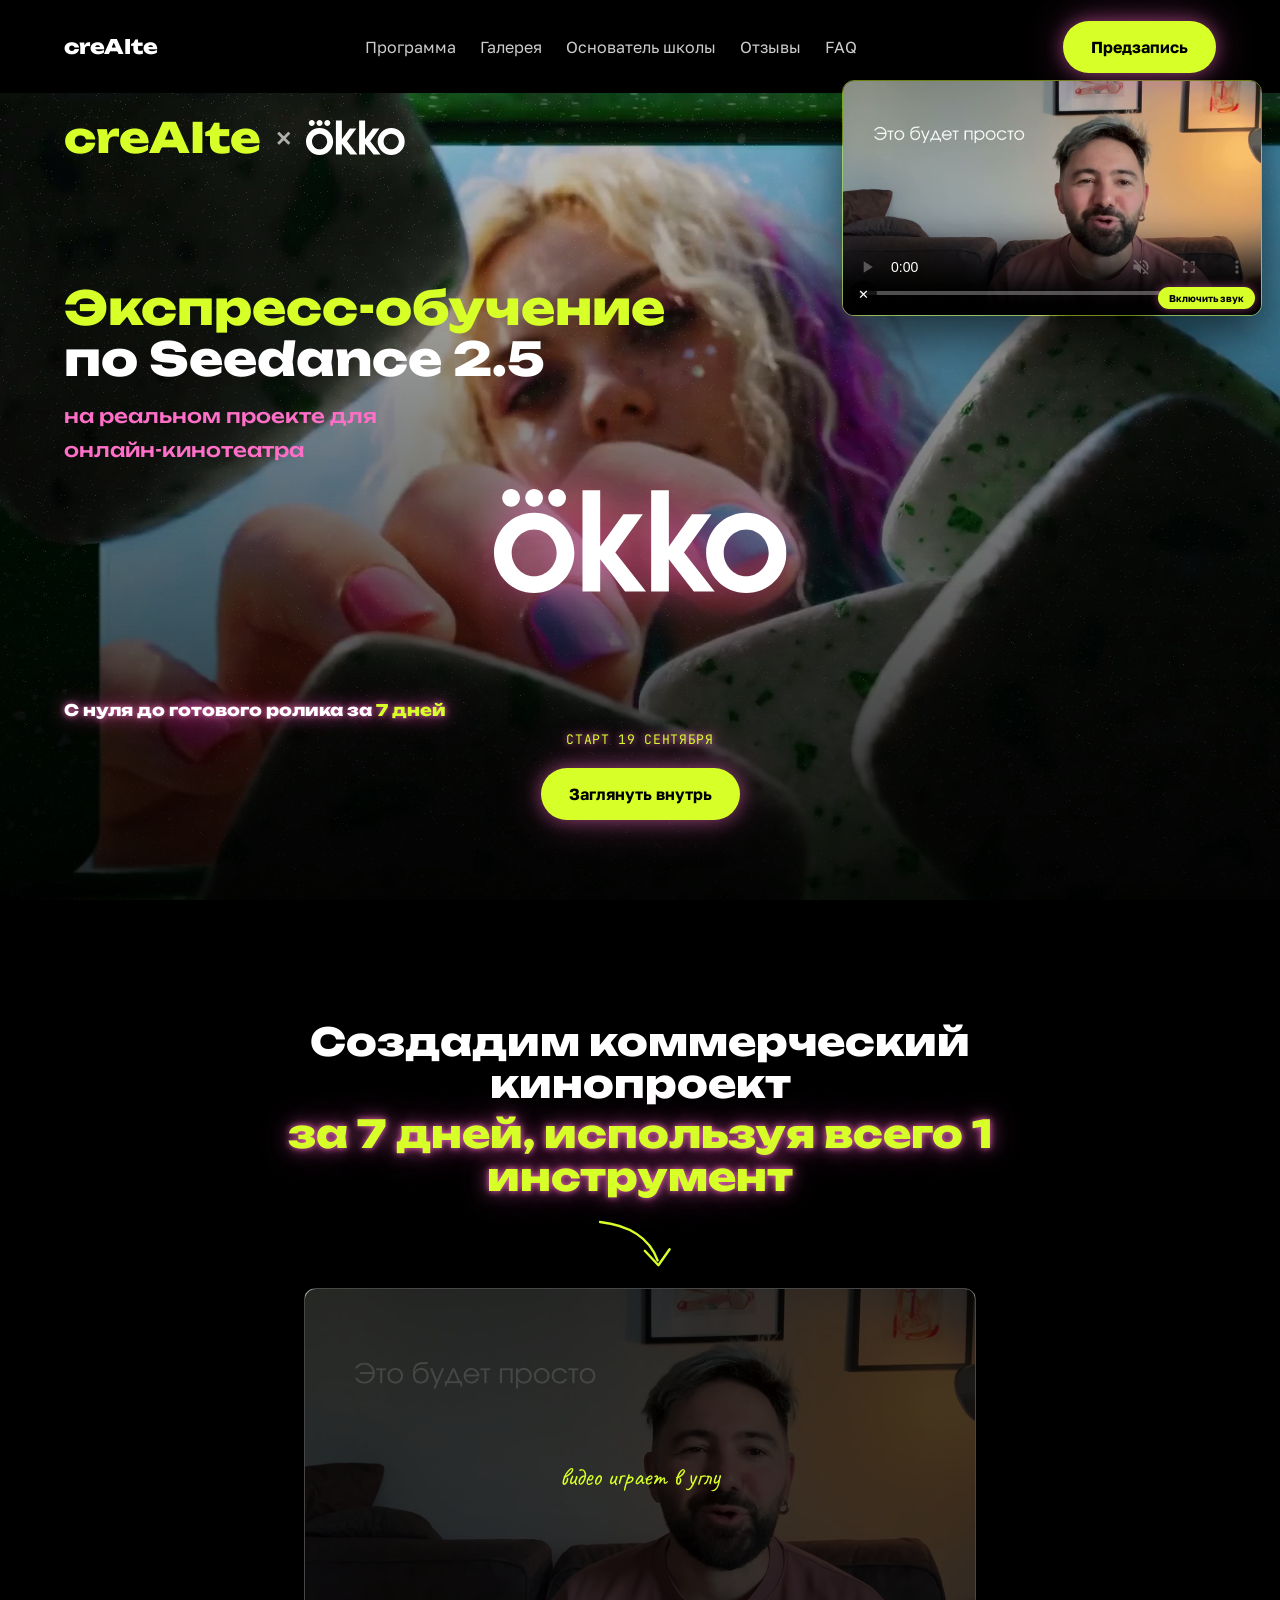
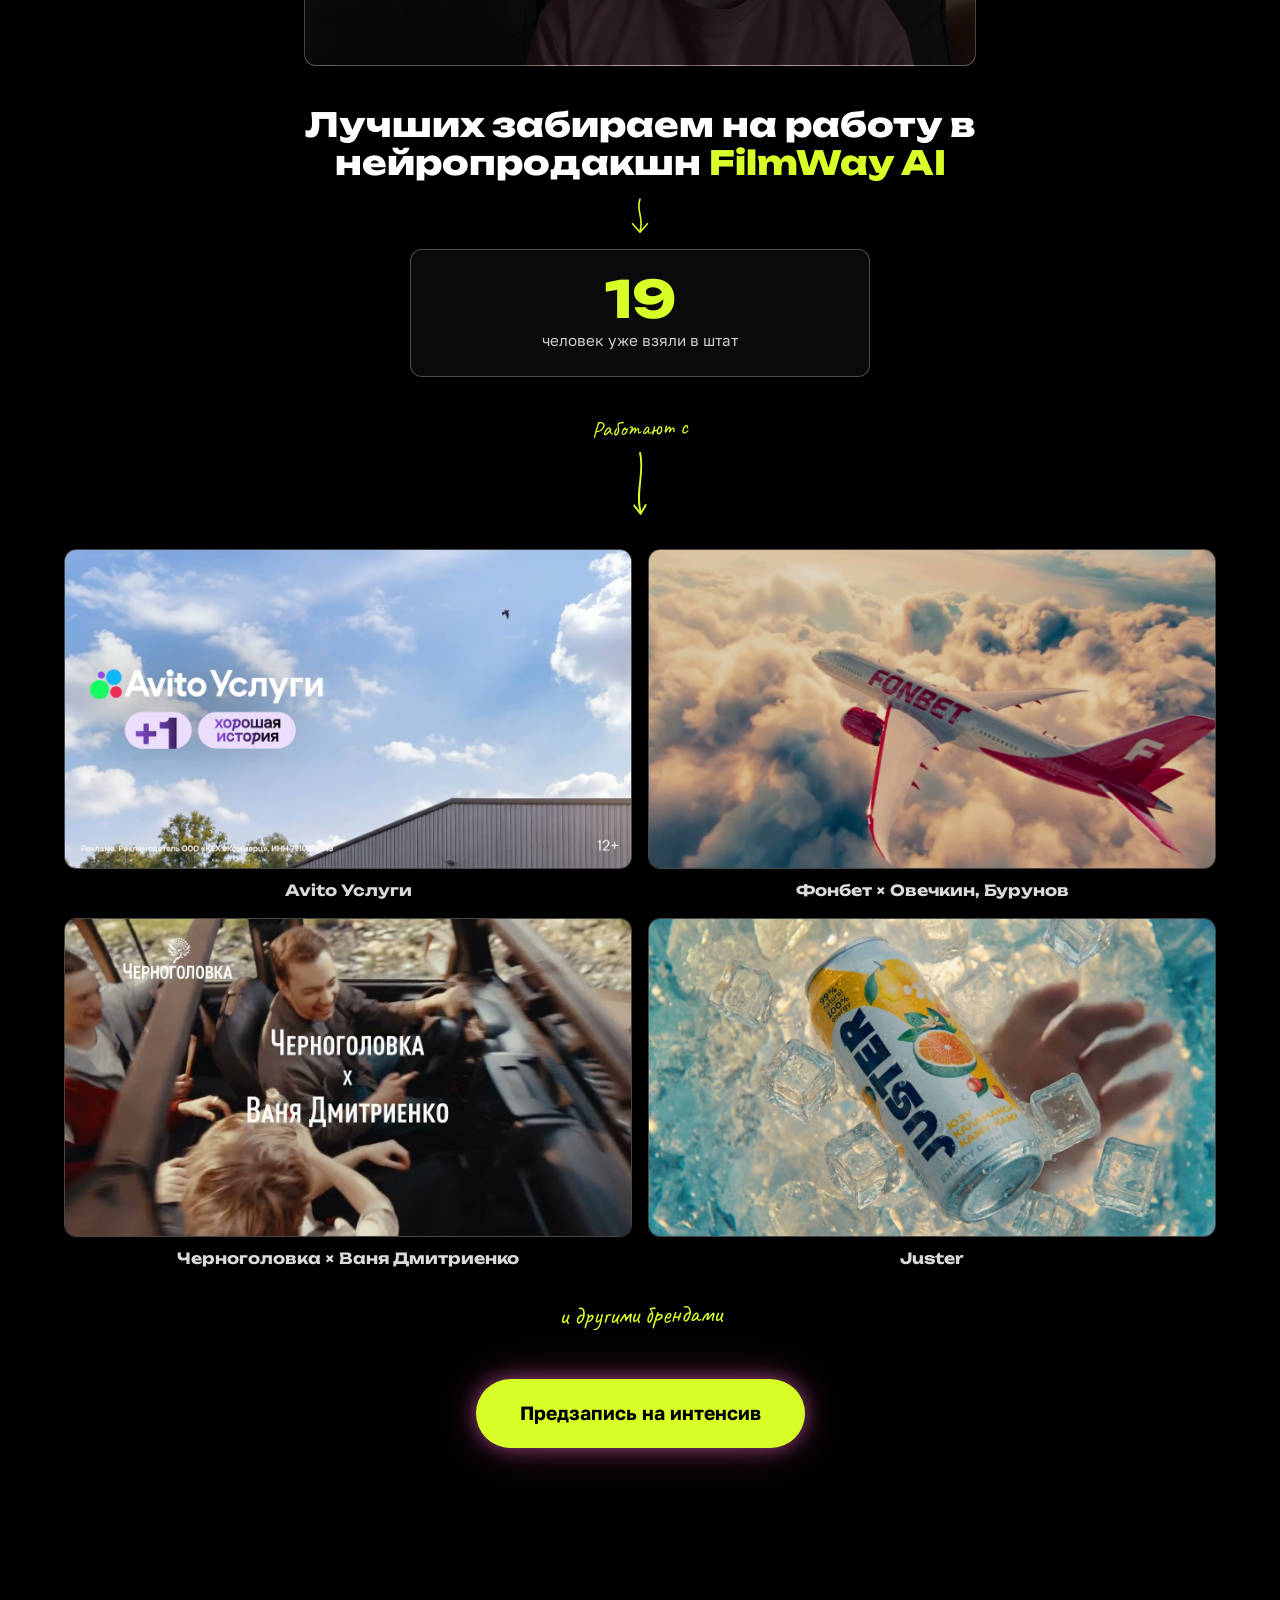
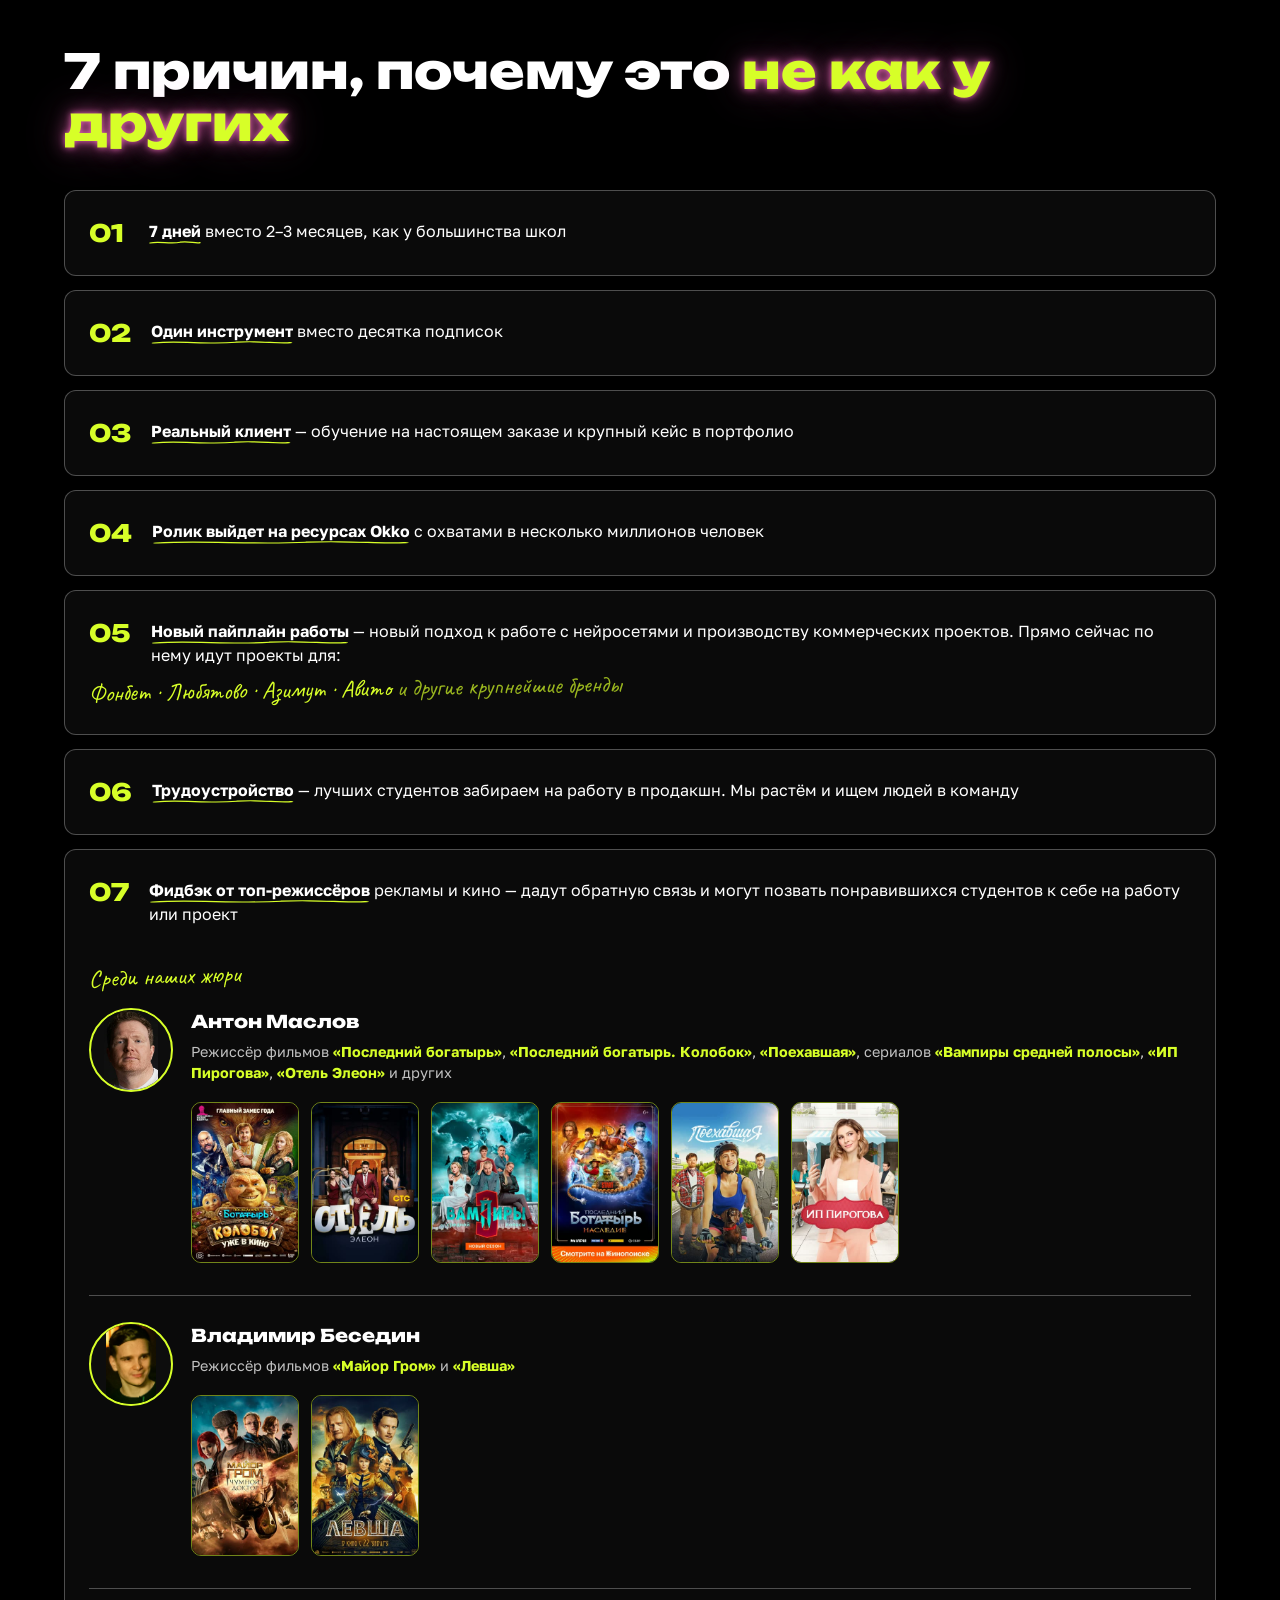
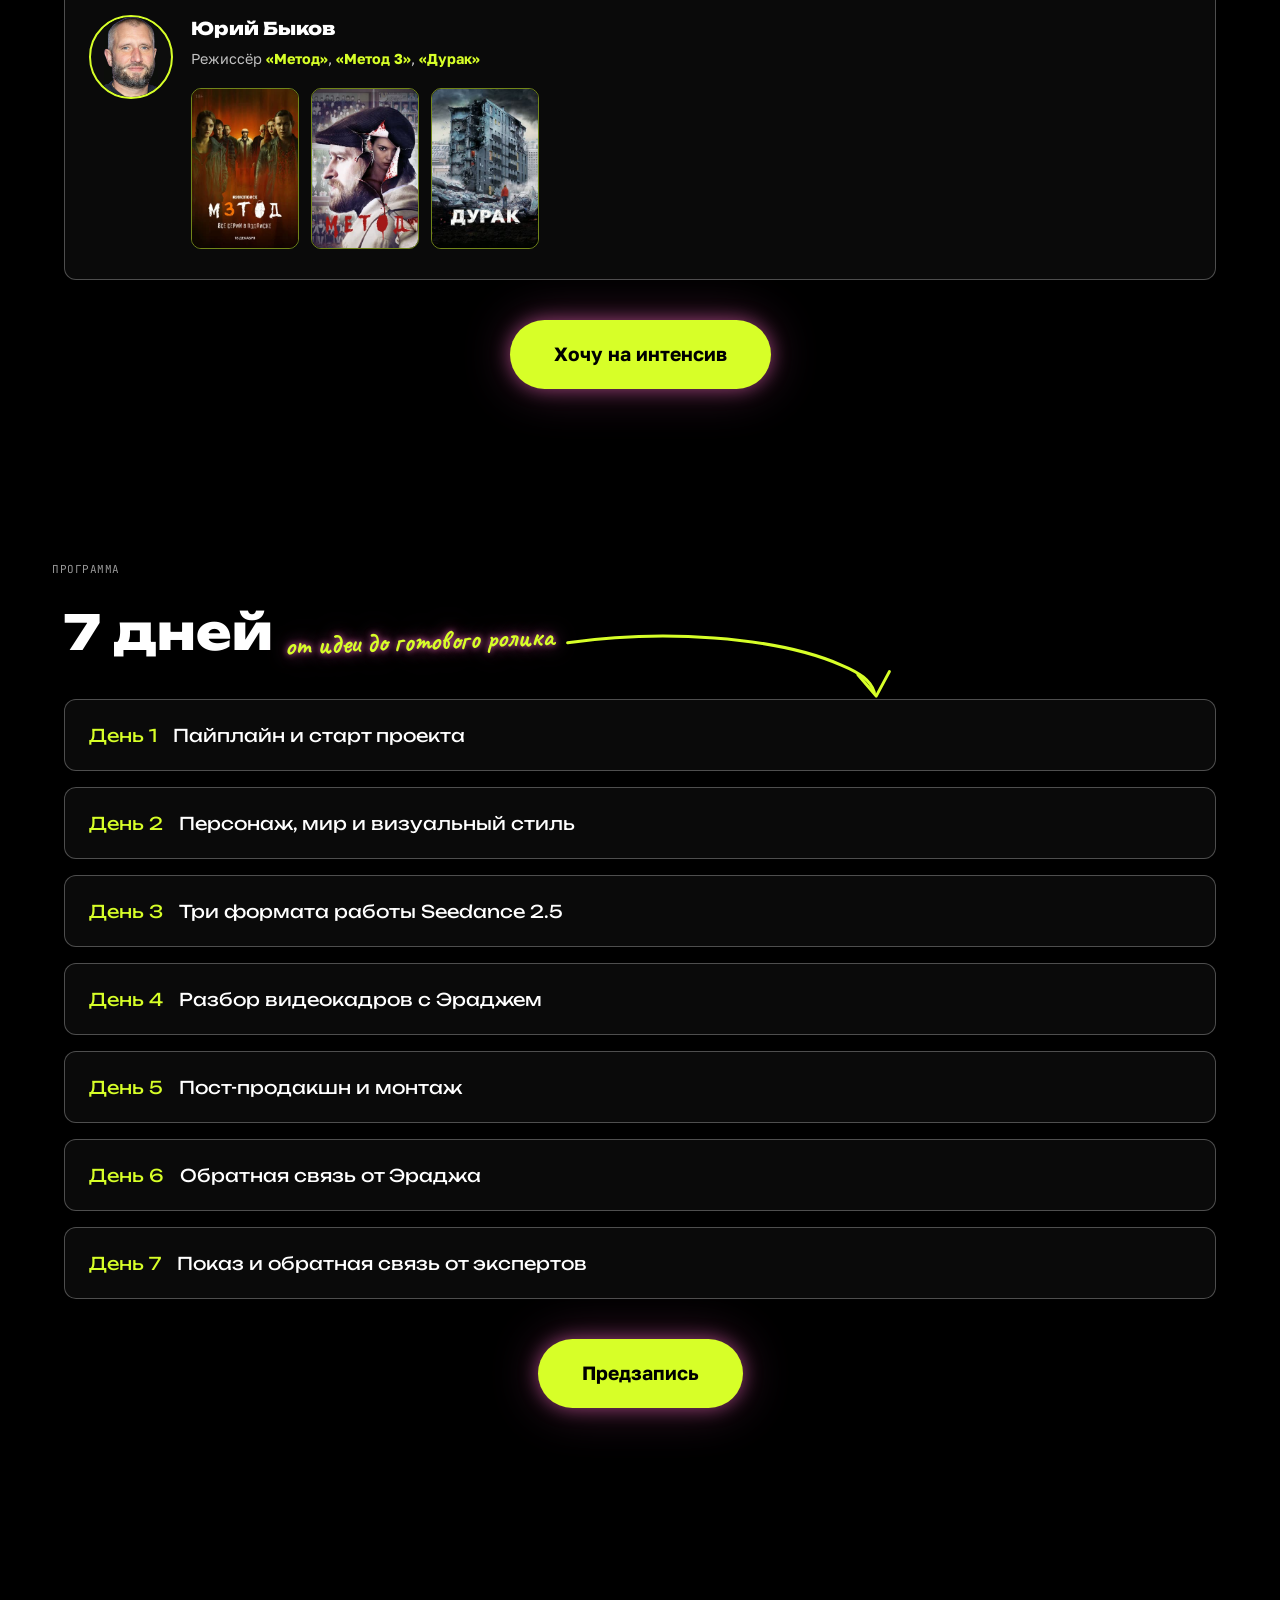
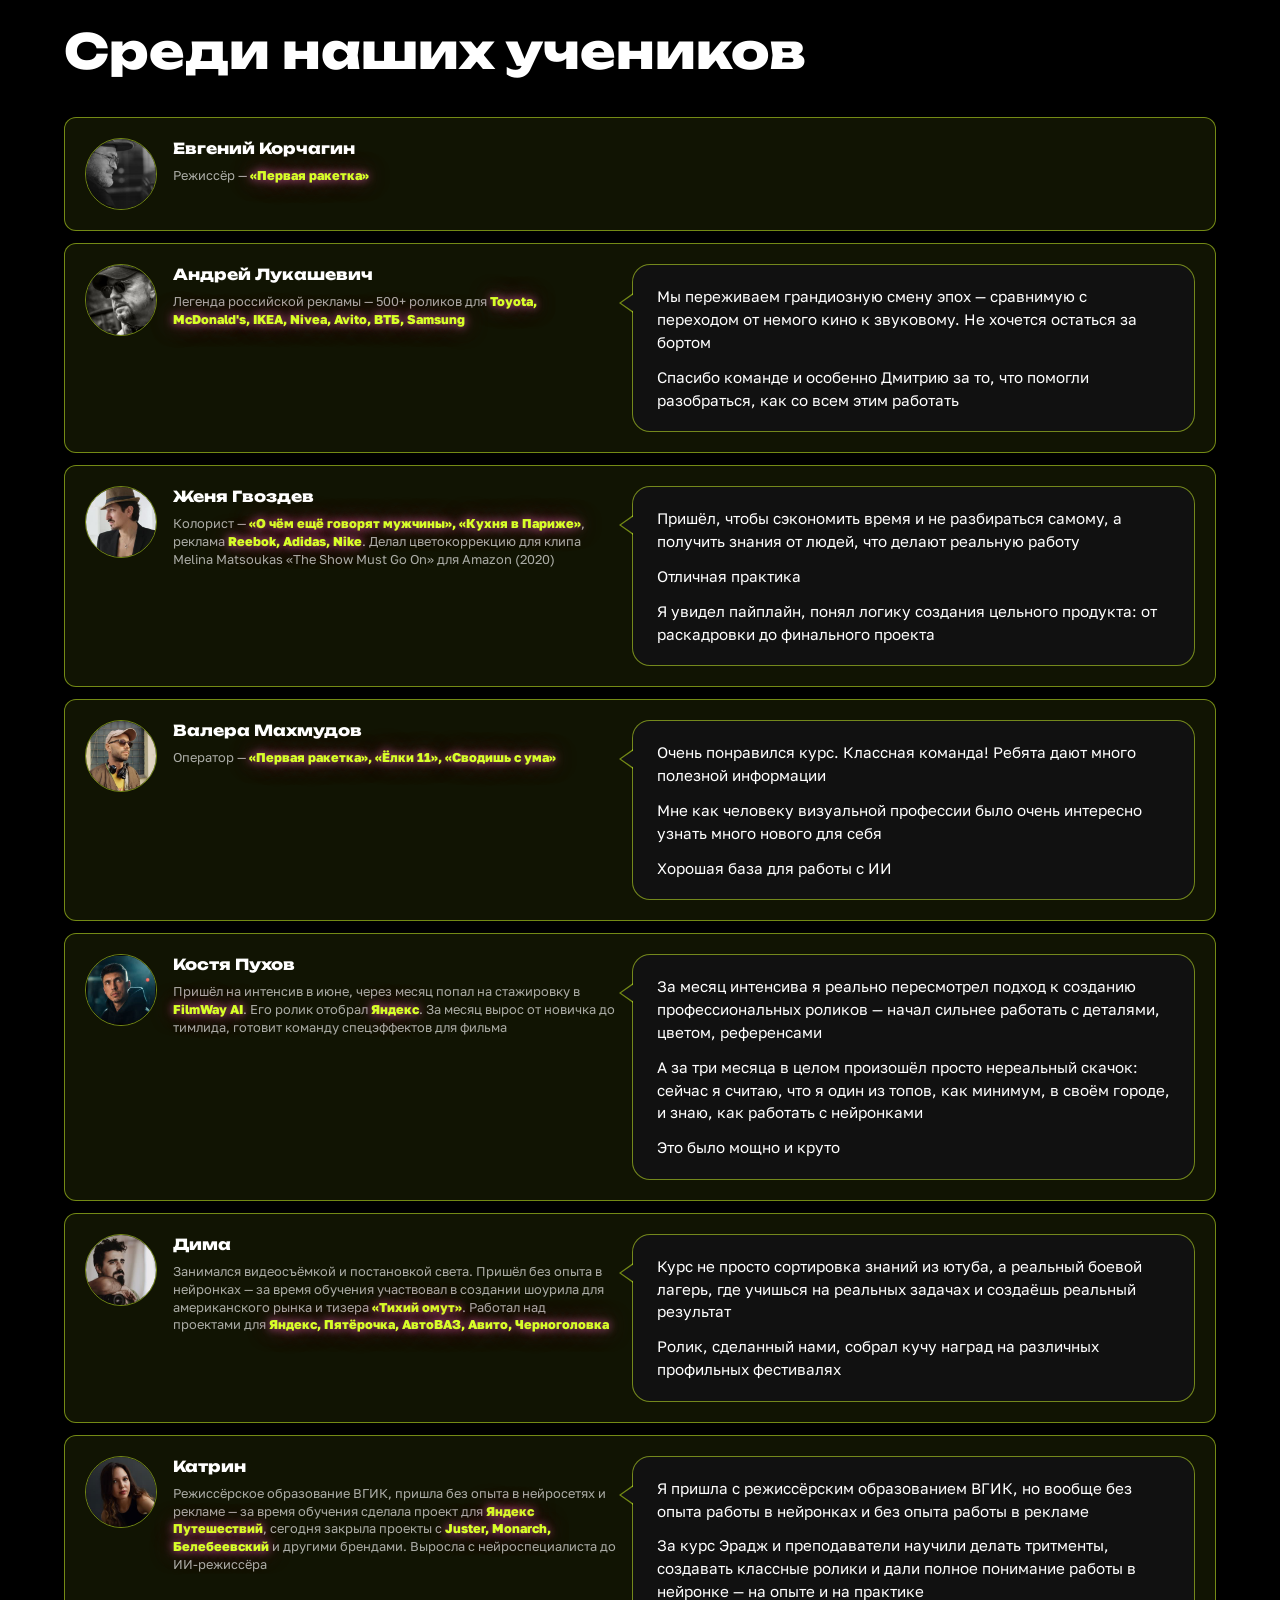
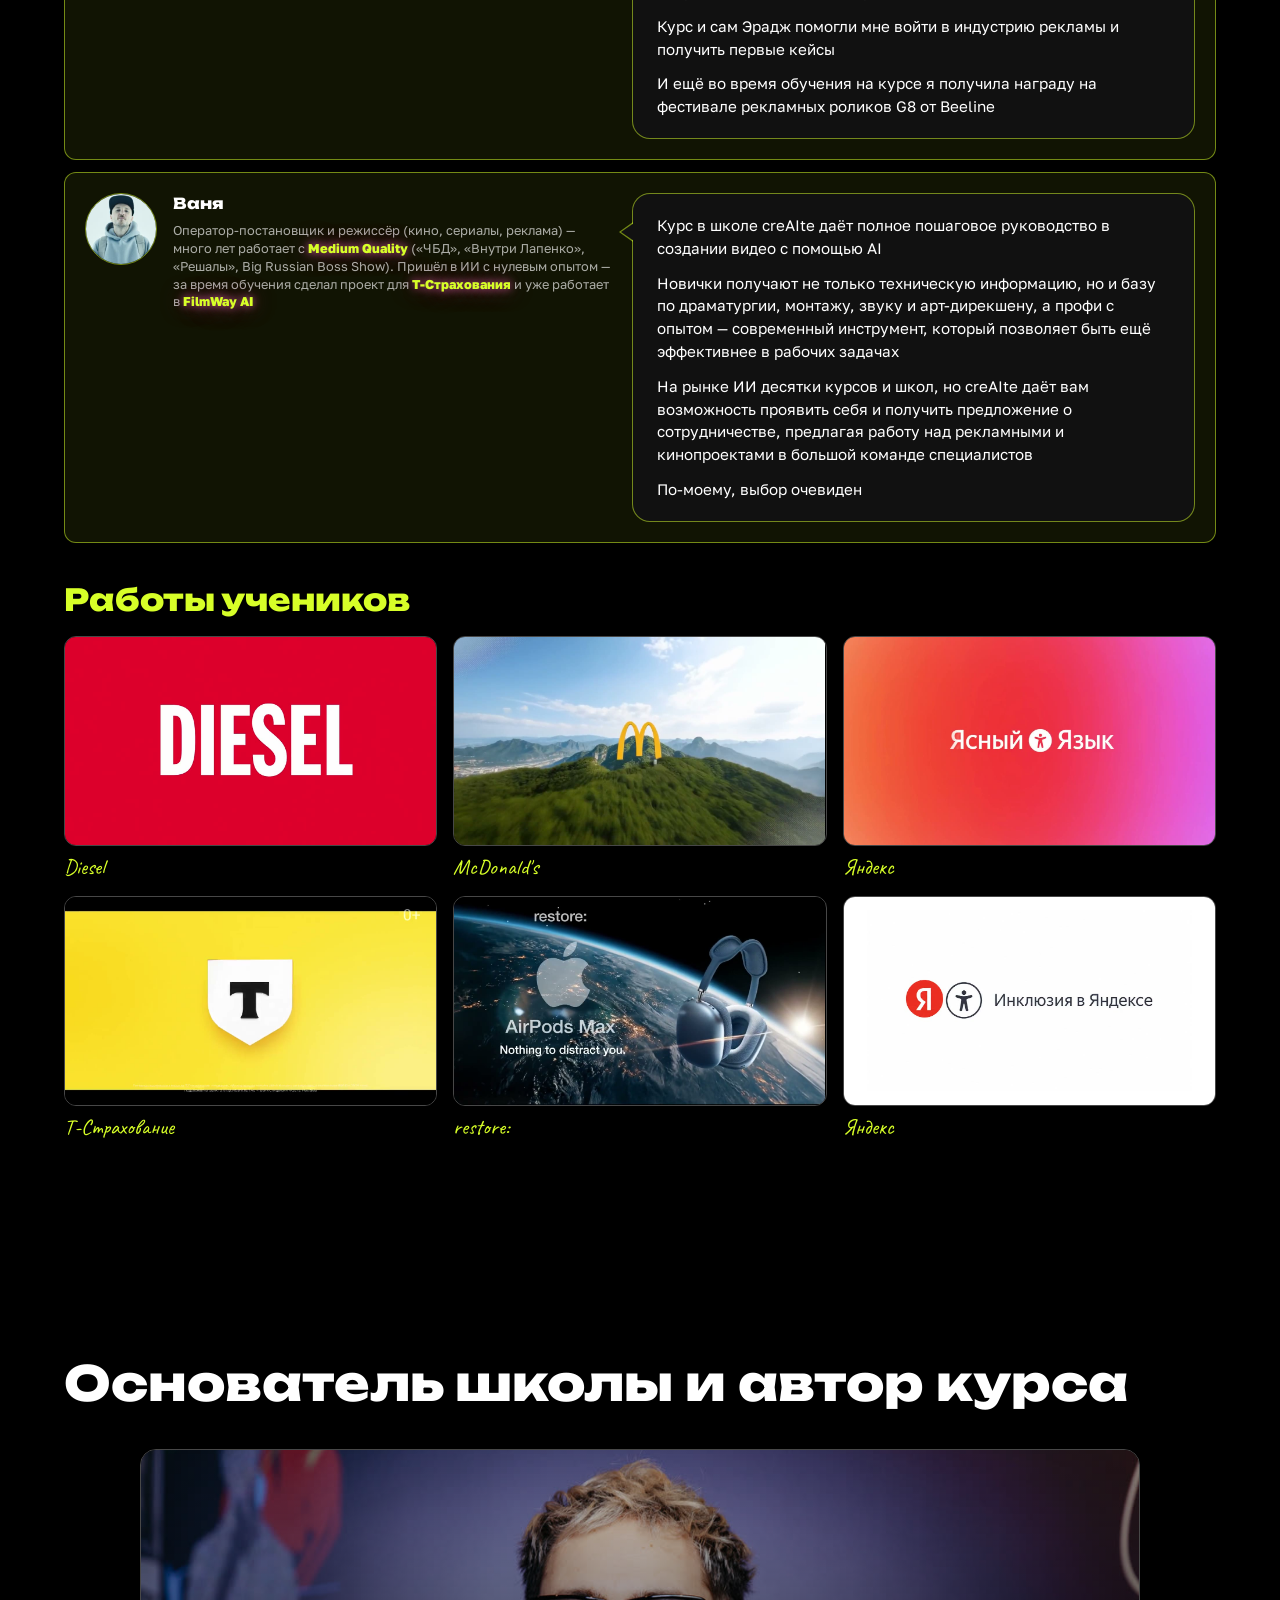
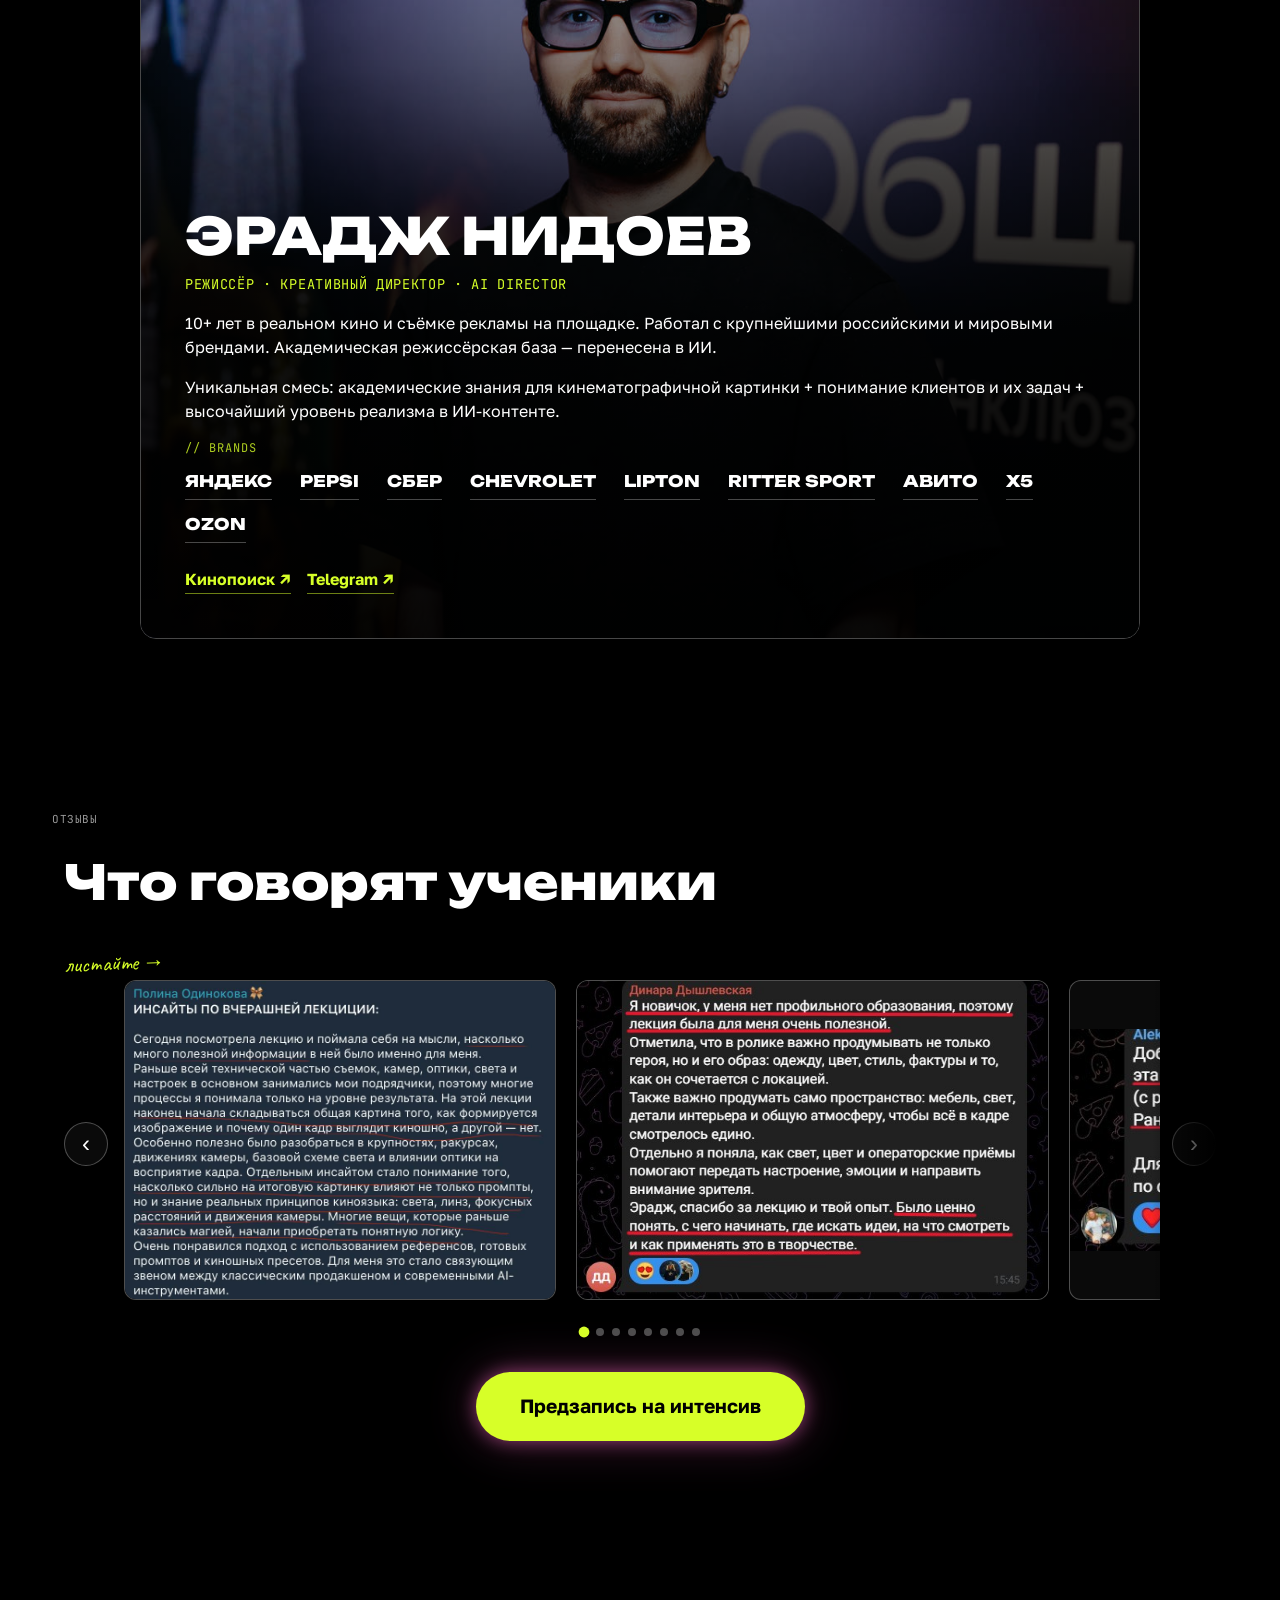
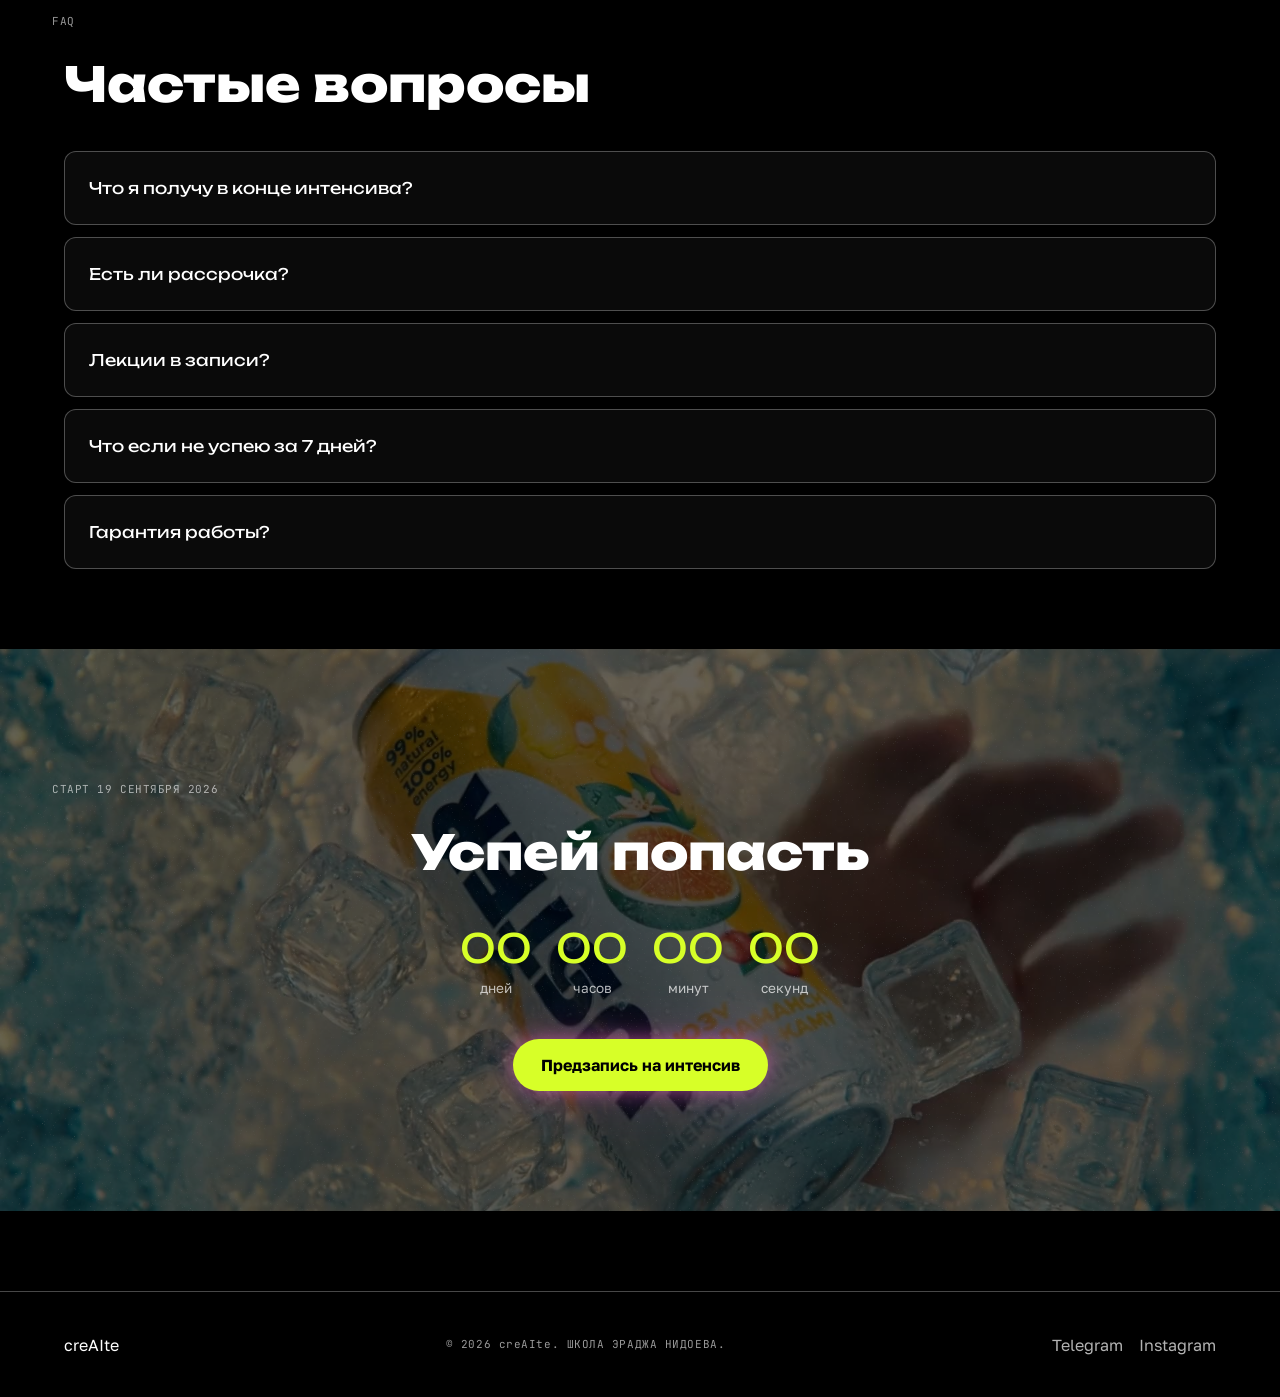
==== commit 188f5e84: "inside video: sit flush against the compact header" ====
--- a/index.html
+++ b/index.html
@@ -25,7 +25,7 @@
      stack and swaps when the faces land. -->
 <link href="https://fonts.googleapis.com/css2?family=Caveat:wght@400;600&family=Golos+Text:wght@400;500;700&family=JetBrains+Mono:wght@400;500&family=Unbounded:wght@700;800&display=swap" rel="stylesheet" media="print" onload="this.media='all'">
 <noscript><link href="https://fonts.googleapis.com/css2?family=Caveat:wght@400;600&family=Golos+Text:wght@400;500;700&family=JetBrains+Mono:wght@400;500&family=Unbounded:wght@700;800&display=swap" rel="stylesheet"></noscript>
-<link rel="stylesheet" href="css/style.css?v=29">
+<link rel="stylesheet" href="css/style.css?v=30">
 </head>
 <body>
 <header class="site-header" id="site-header">
--- a/css/style.css
+++ b/css/style.css
@@ -299,8 +299,9 @@
 .inside__player { position: absolute; inset: 0; }
 .inside__player.is-floating {
   position: fixed;
-  /* вплотную под липкой шапкой: её высота ровно 93px */
-  inset: 95px 18px auto auto;
+  /* вплотную под шапкой: при прокрутке она сжимается с 93 до 78px,
+     а плеер всплывает именно в прокрученном состоянии */
+  inset: 80px 18px auto auto;
   width: min(420px, 46vw);
   aspect-ratio: 16 / 9;
   z-index: 60;
@@ -356,7 +357,7 @@
    почти во всю ширину, поля по 18px с обеих сторон */
 @media (max-width: 640px) {
   .inside__player.is-floating {
-    inset: 95px 18px auto 18px;
+    inset: 80px 18px auto 18px;
     width: auto;
   }
   .inside__player.is-floating .inside__unmute { font-size: 0.72rem; padding: 7px 14px; }
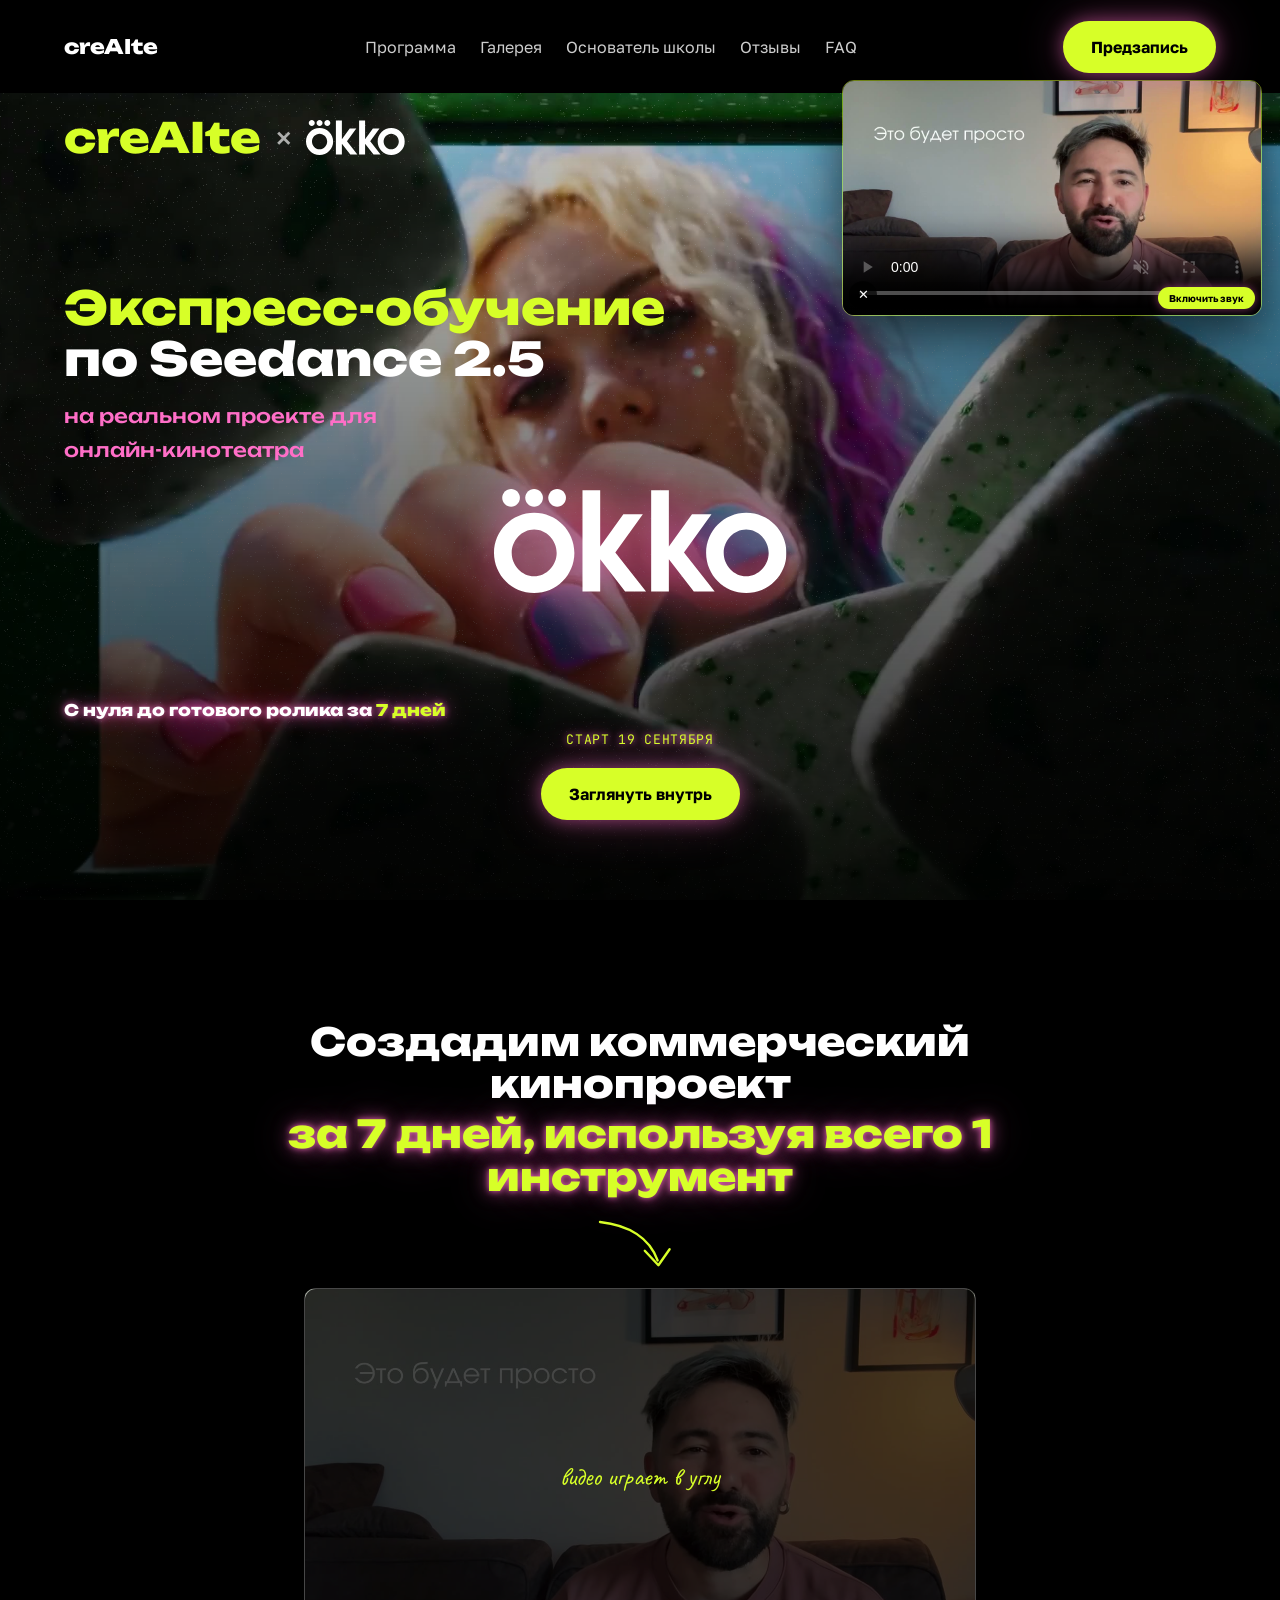
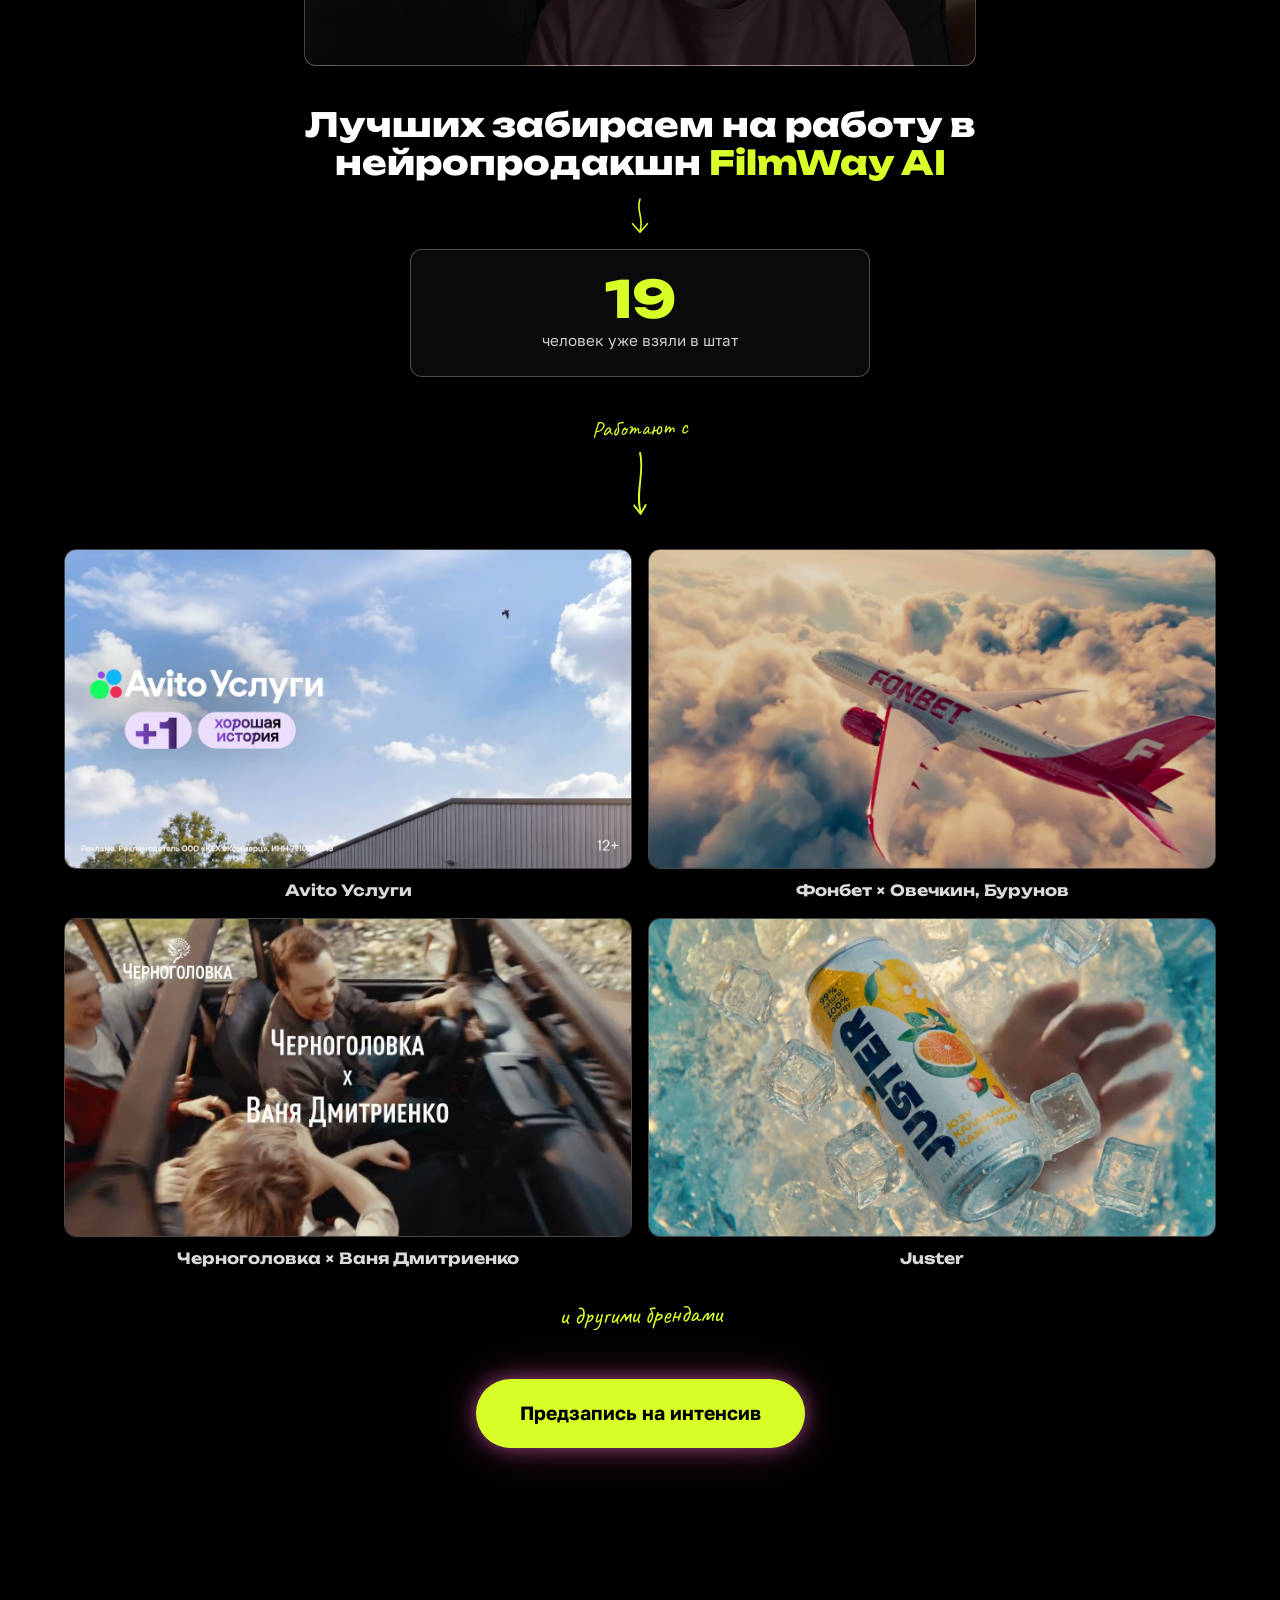
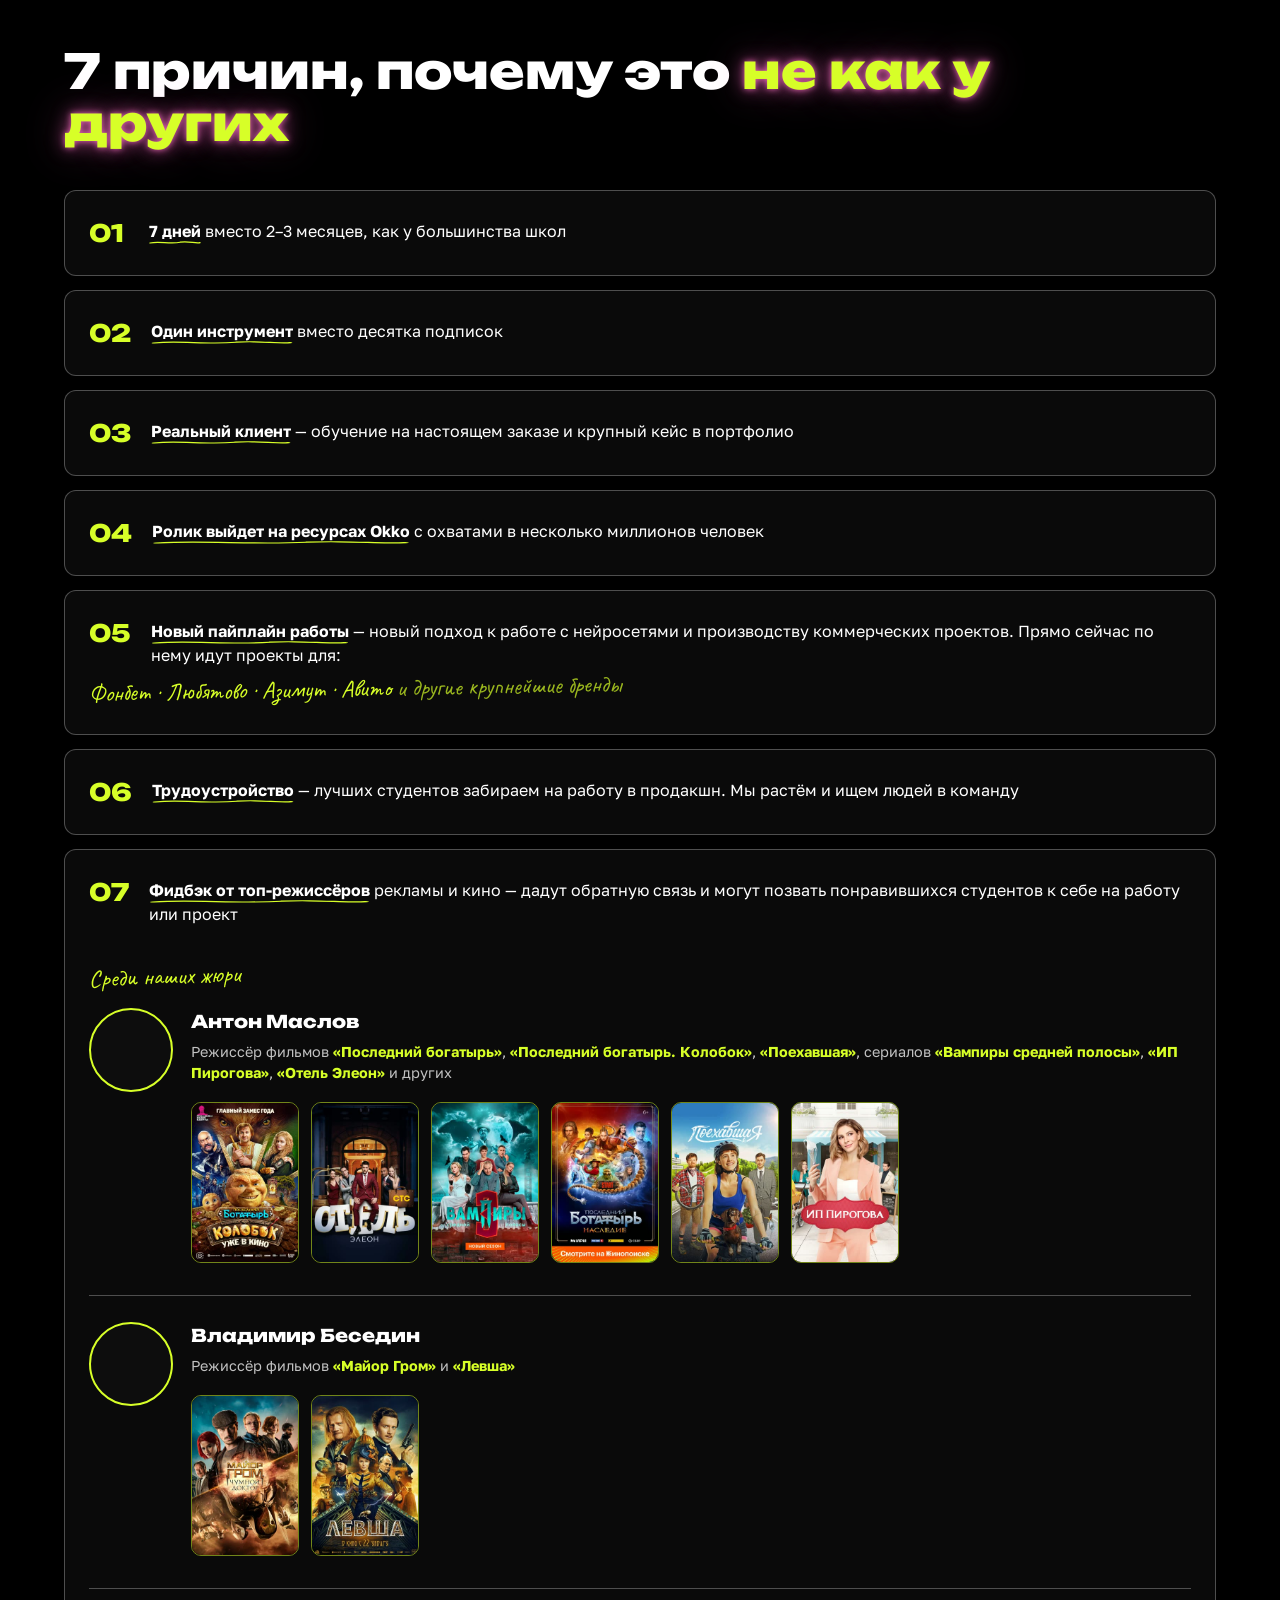
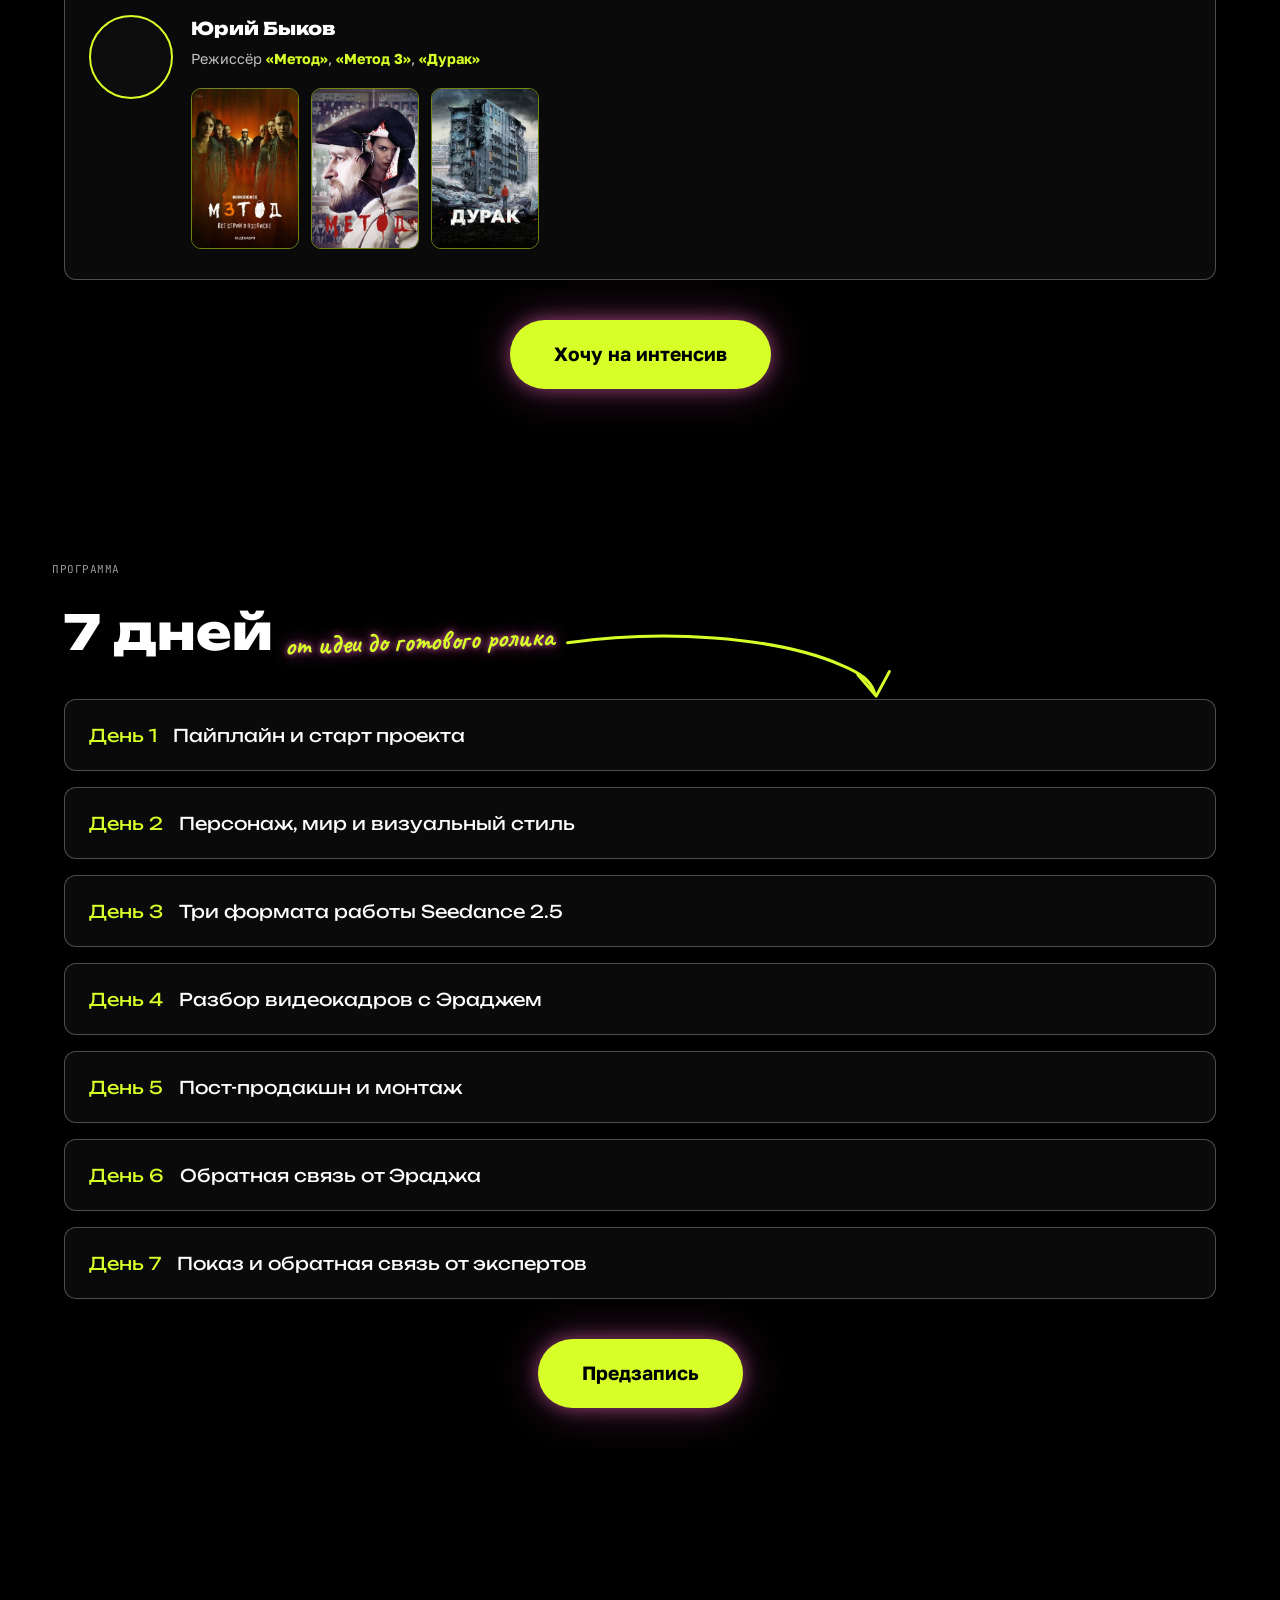
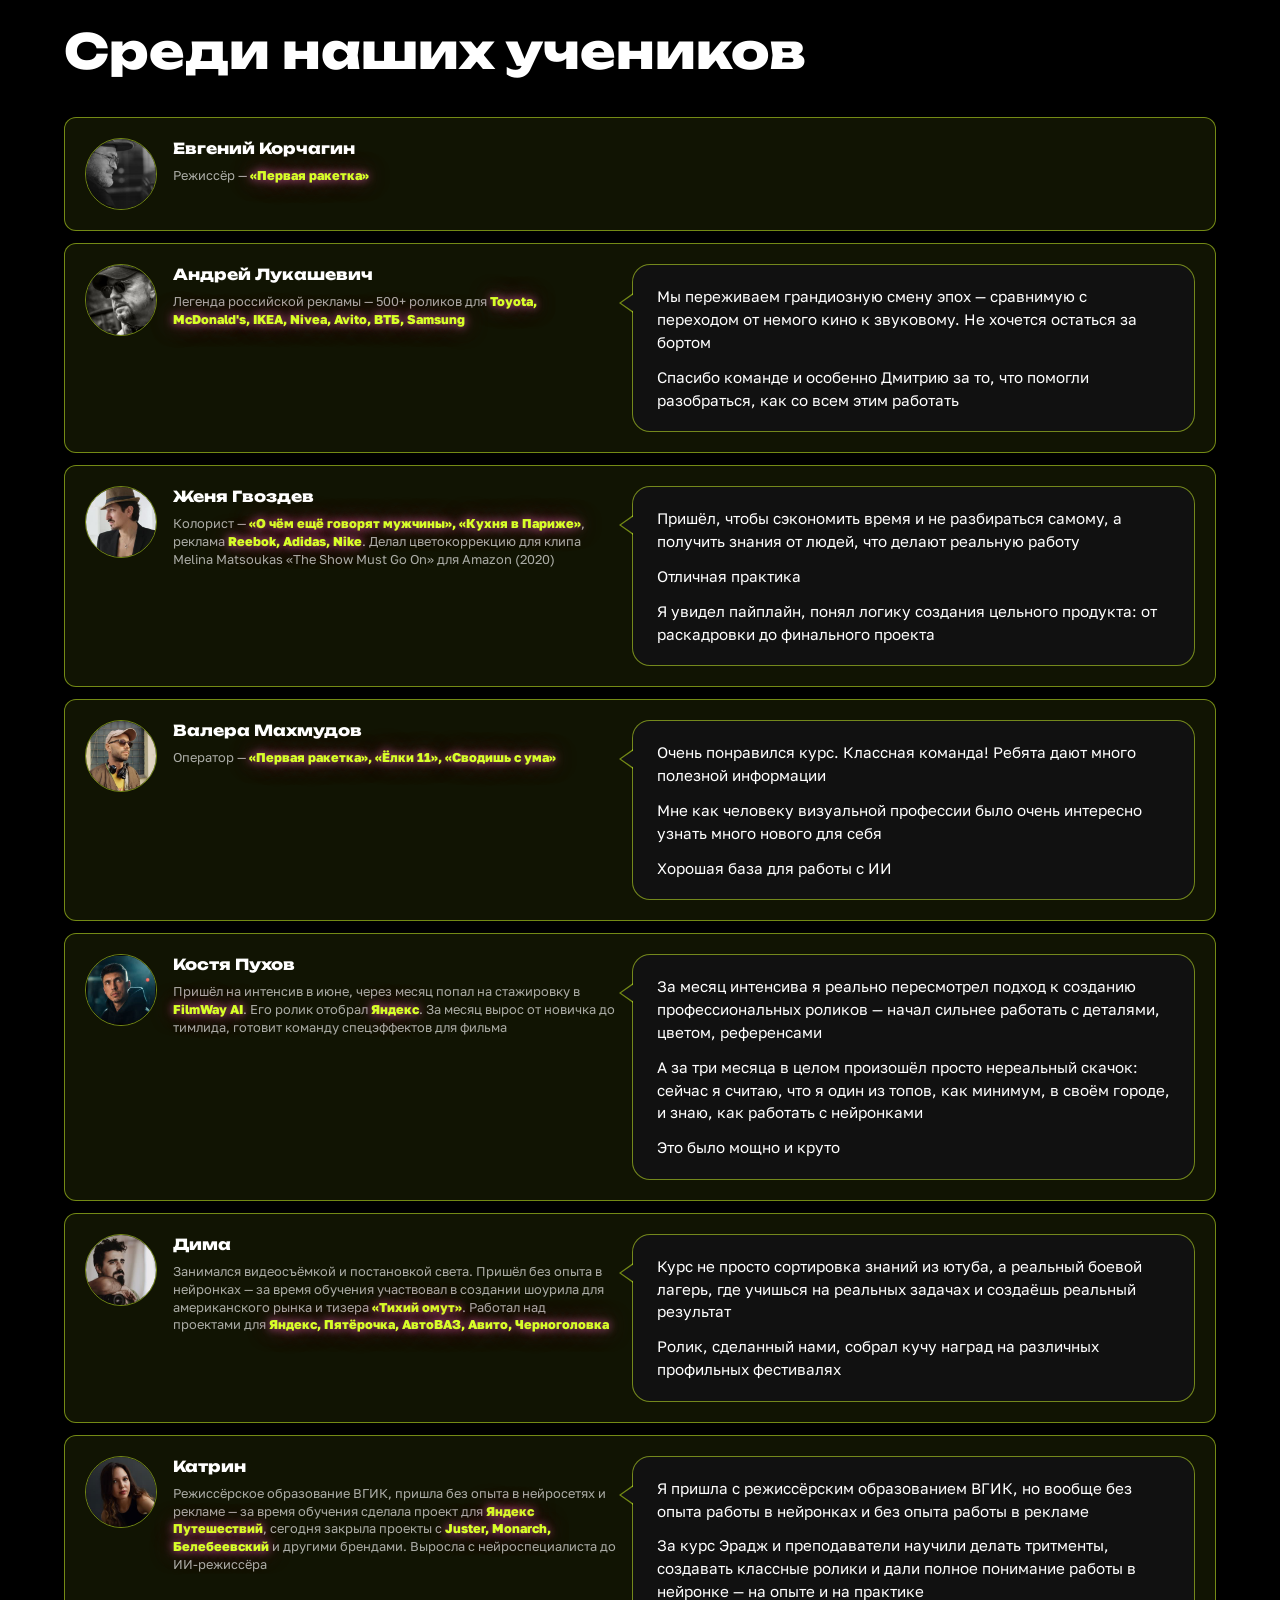
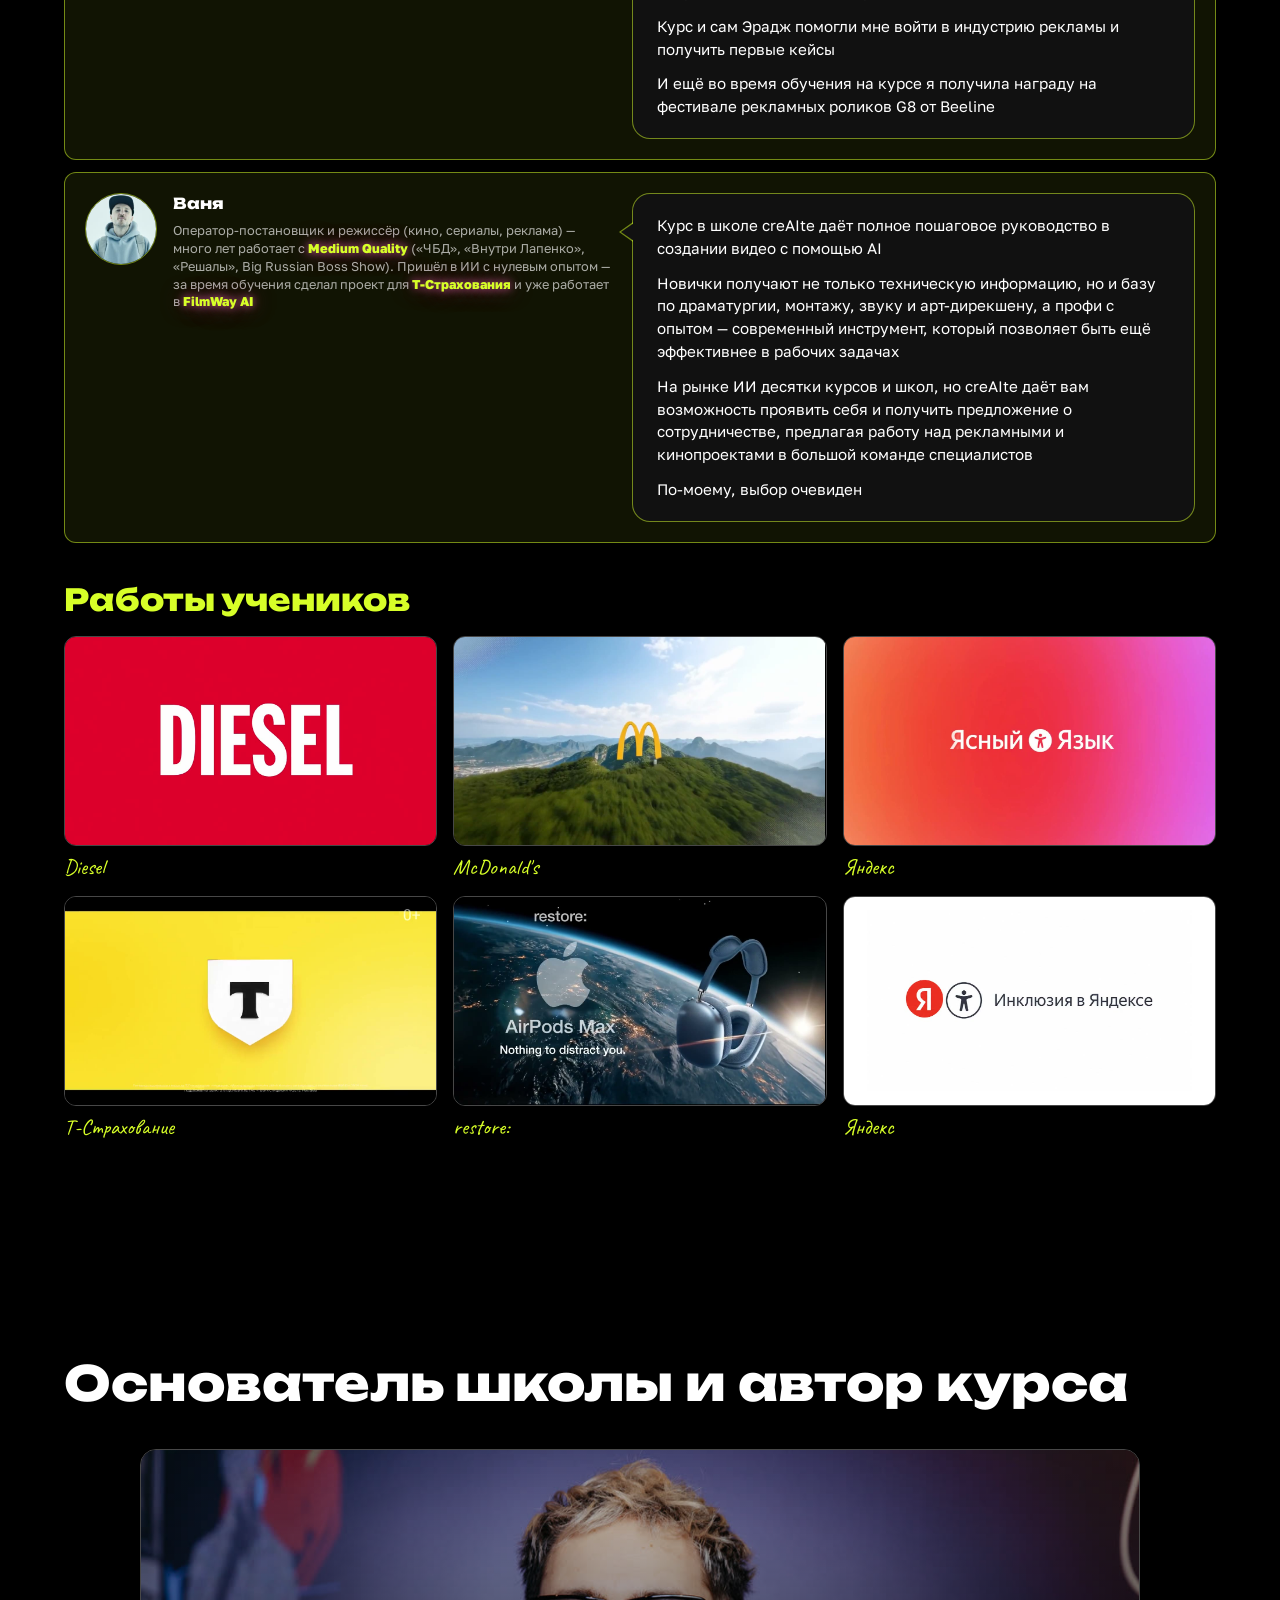
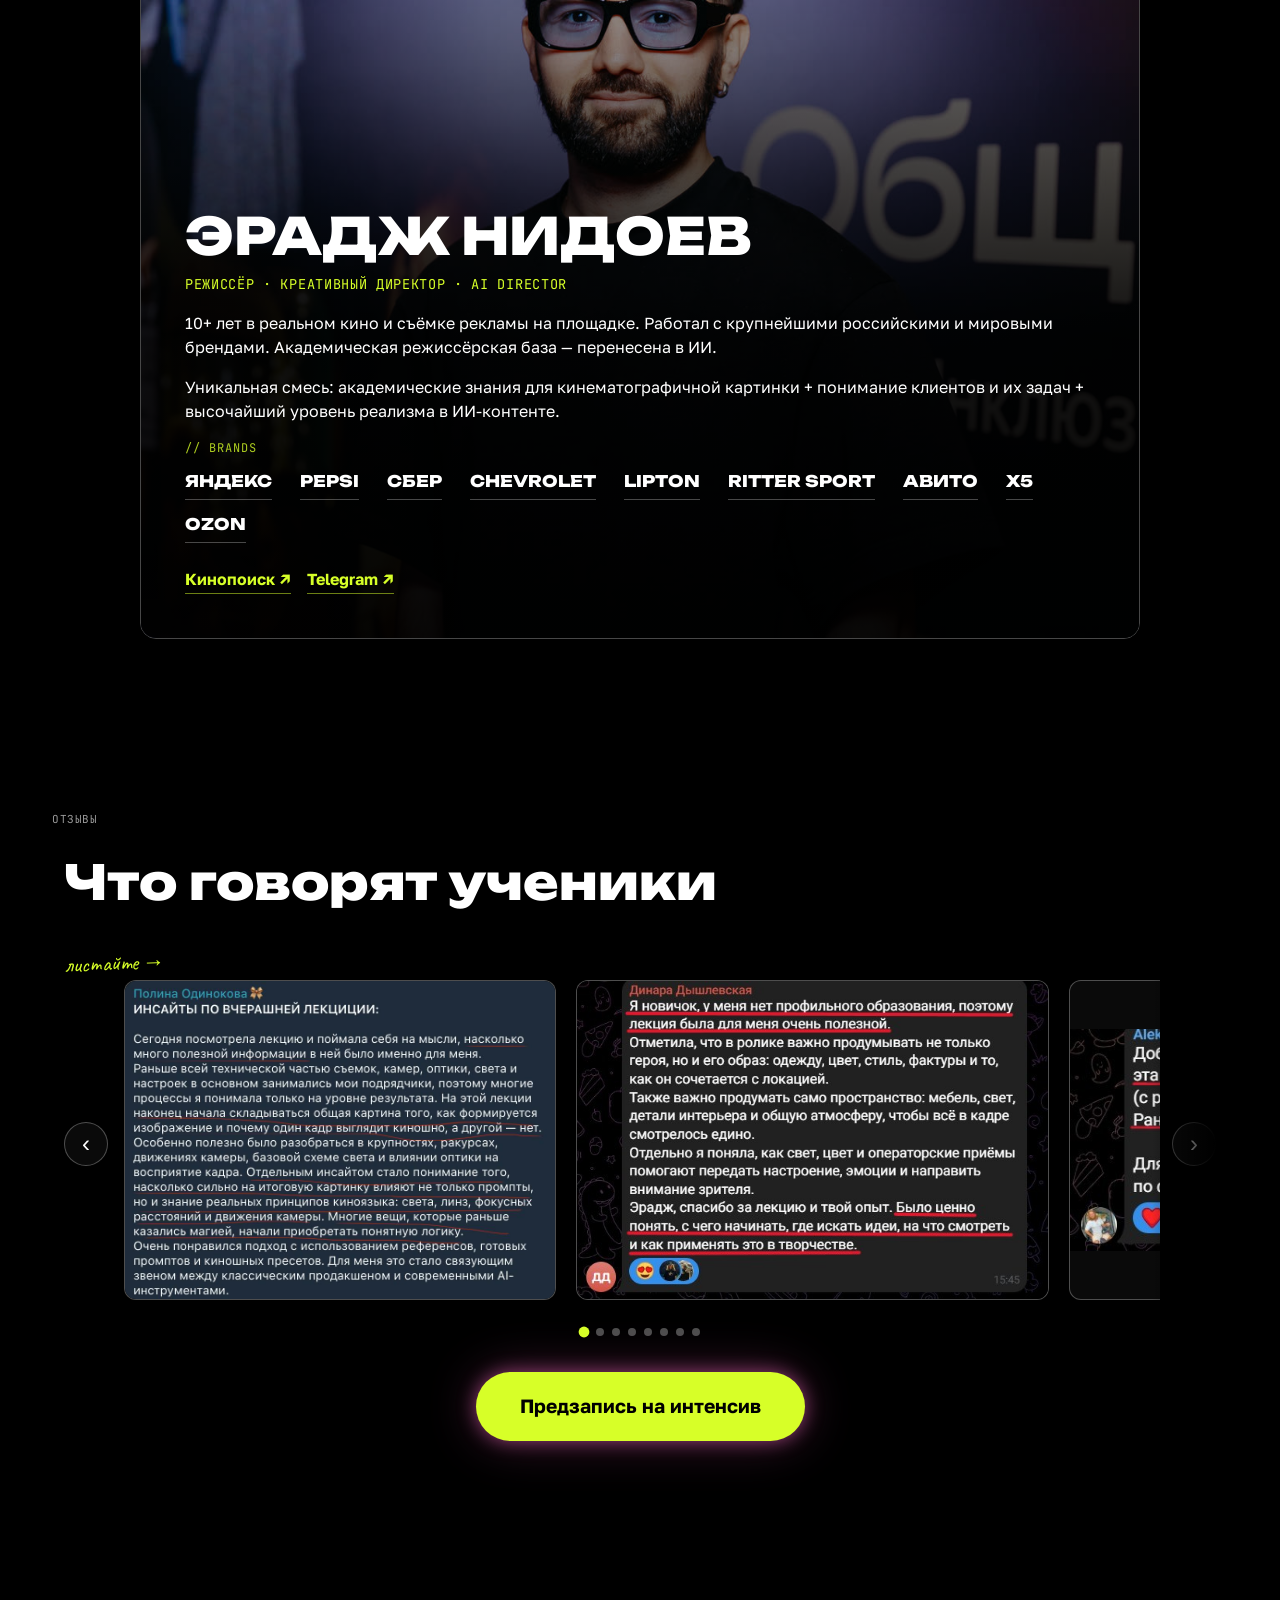
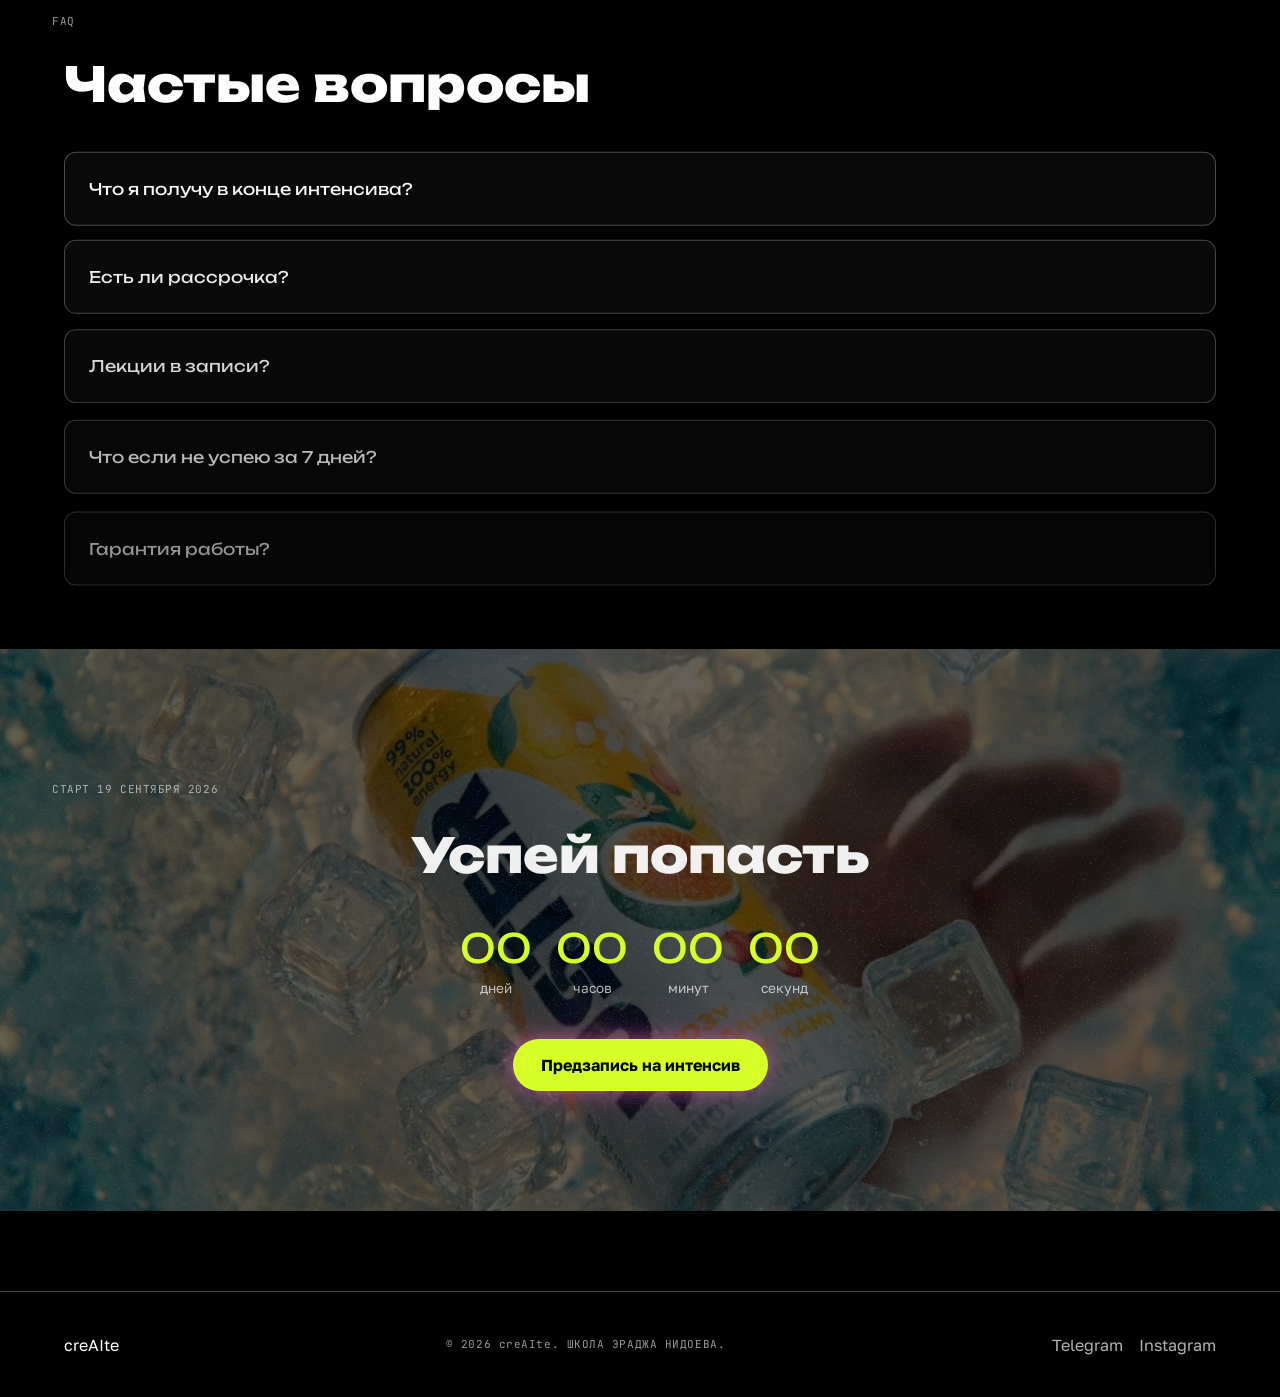
==== commit 07c7230f: "inside video: smaller floating player on phones" ====
--- a/index.html
+++ b/index.html
@@ -25,7 +25,7 @@
      stack and swaps when the faces land. -->
 <link href="https://fonts.googleapis.com/css2?family=Caveat:wght@400;600&family=Golos+Text:wght@400;500;700&family=JetBrains+Mono:wght@400;500&family=Unbounded:wght@700;800&display=swap" rel="stylesheet" media="print" onload="this.media='all'">
 <noscript><link href="https://fonts.googleapis.com/css2?family=Caveat:wght@400;600&family=Golos+Text:wght@400;500;700&family=JetBrains+Mono:wght@400;500&family=Unbounded:wght@700;800&display=swap" rel="stylesheet"></noscript>
-<link rel="stylesheet" href="css/style.css?v=30">
+<link rel="stylesheet" href="css/style.css?v=31">
 </head>
 <body>
 <header class="site-header" id="site-header">
--- a/css/style.css
+++ b/css/style.css
@@ -357,8 +357,8 @@
    почти во всю ширину, поля по 18px с обеих сторон */
 @media (max-width: 640px) {
   .inside__player.is-floating {
-    inset: 80px 18px auto 18px;
-    width: auto;
+    inset: 80px 18px auto auto;
+    width: min(300px, 76vw);
   }
   .inside__player.is-floating .inside__unmute { font-size: 0.72rem; padding: 7px 14px; }
   .inside__player.is-floating .inside__float-close { width: 32px; height: 32px; }
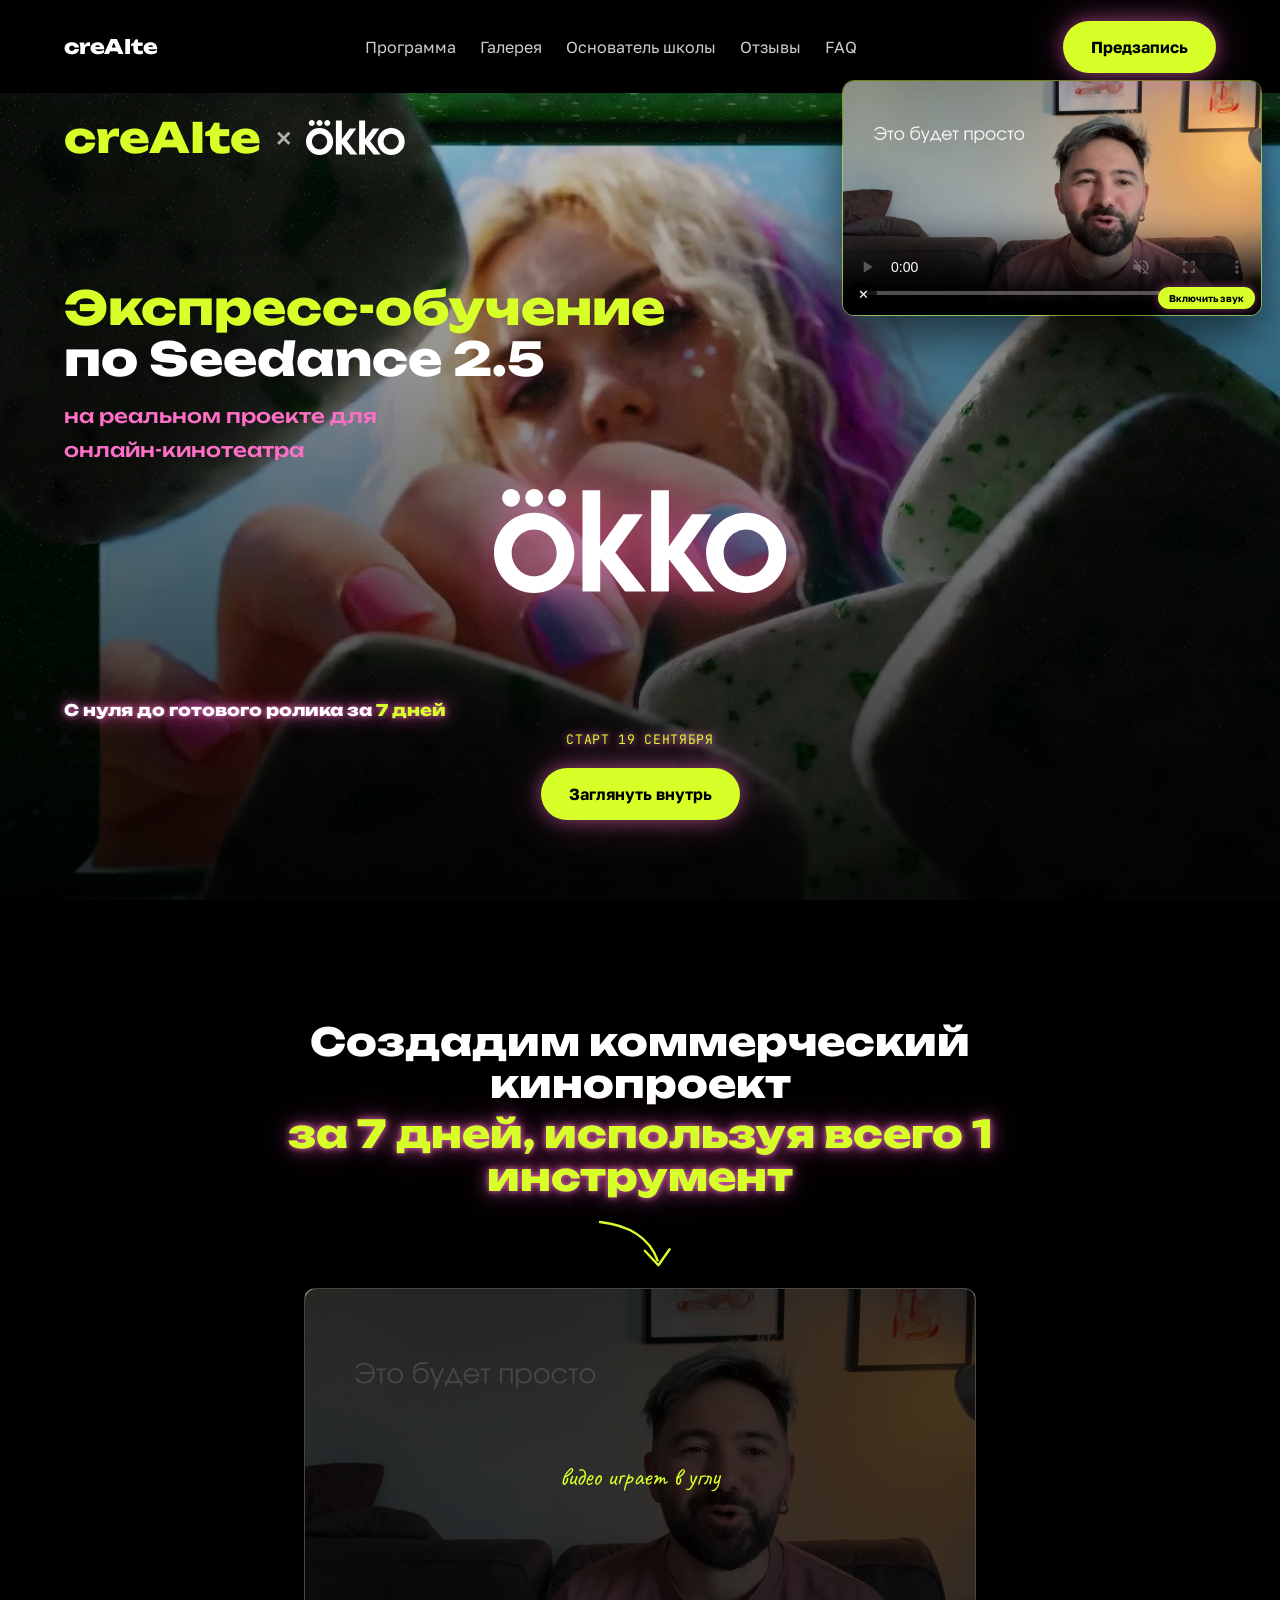
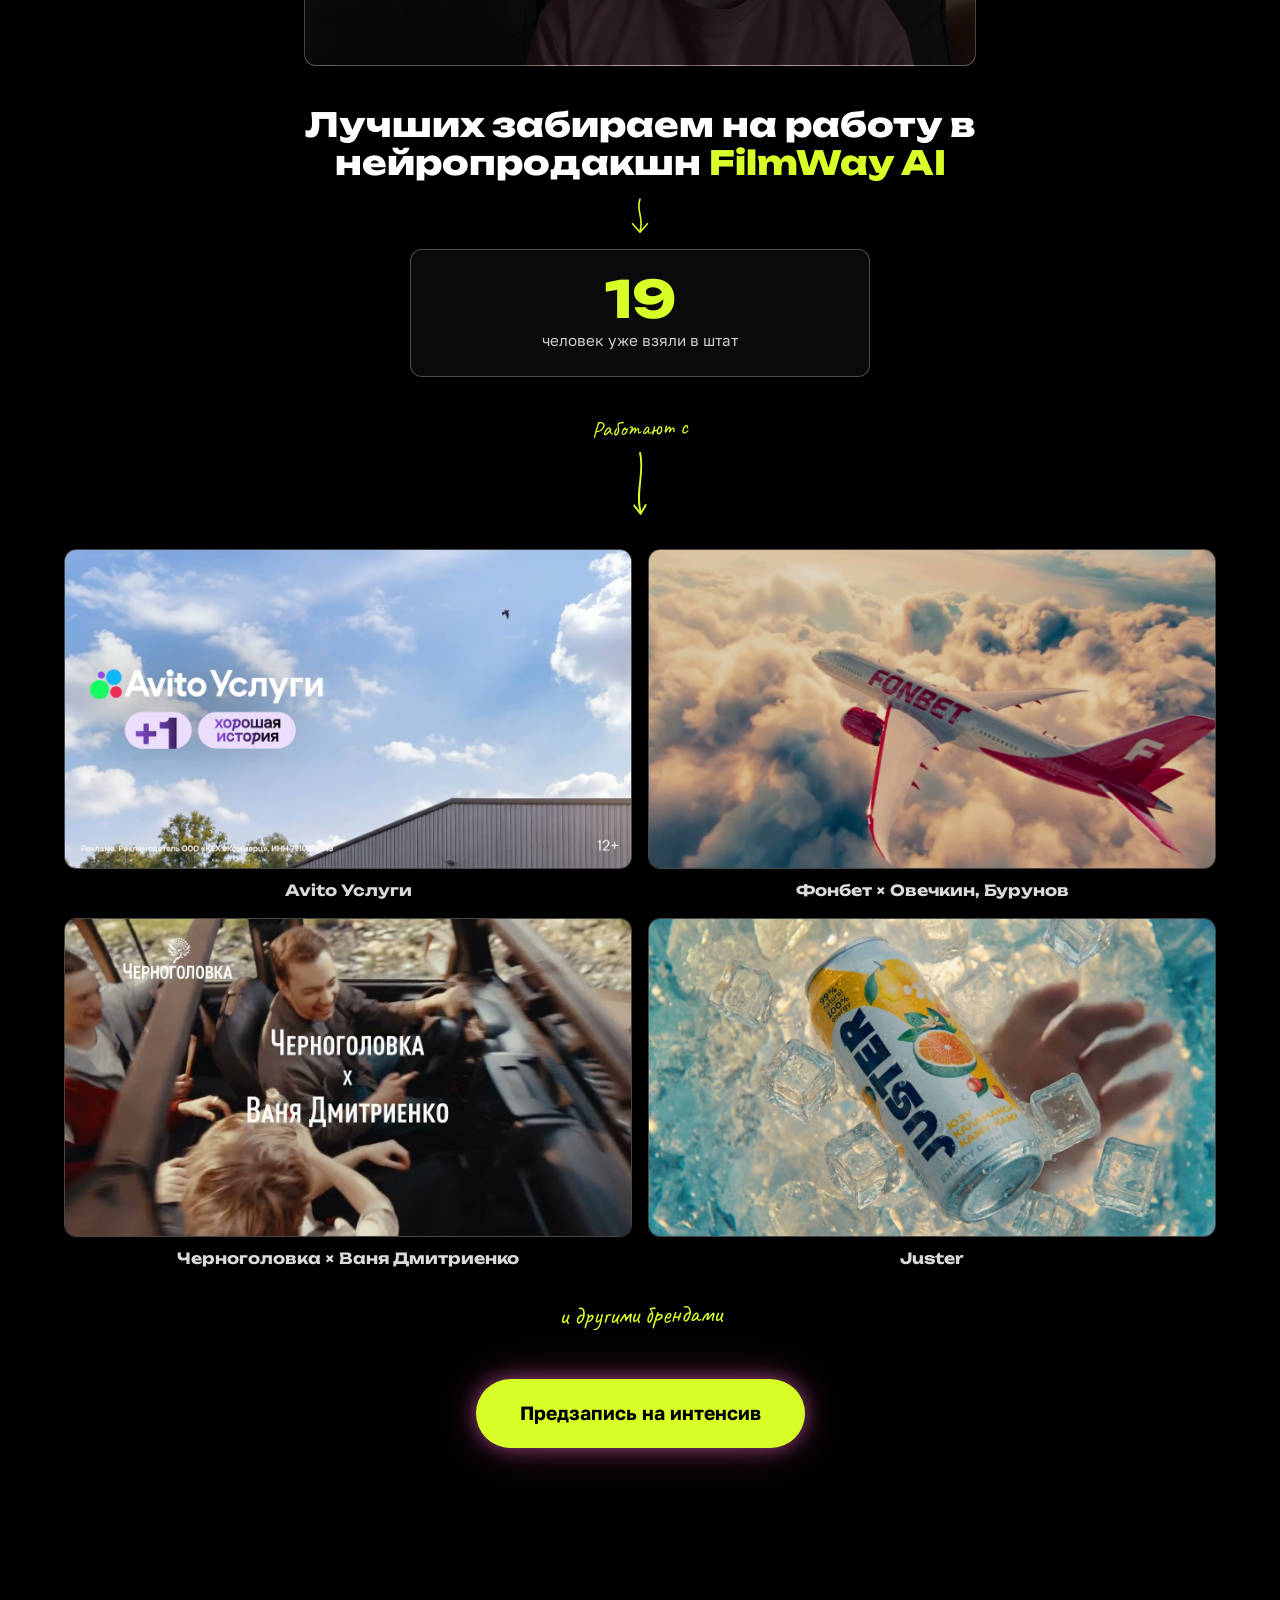
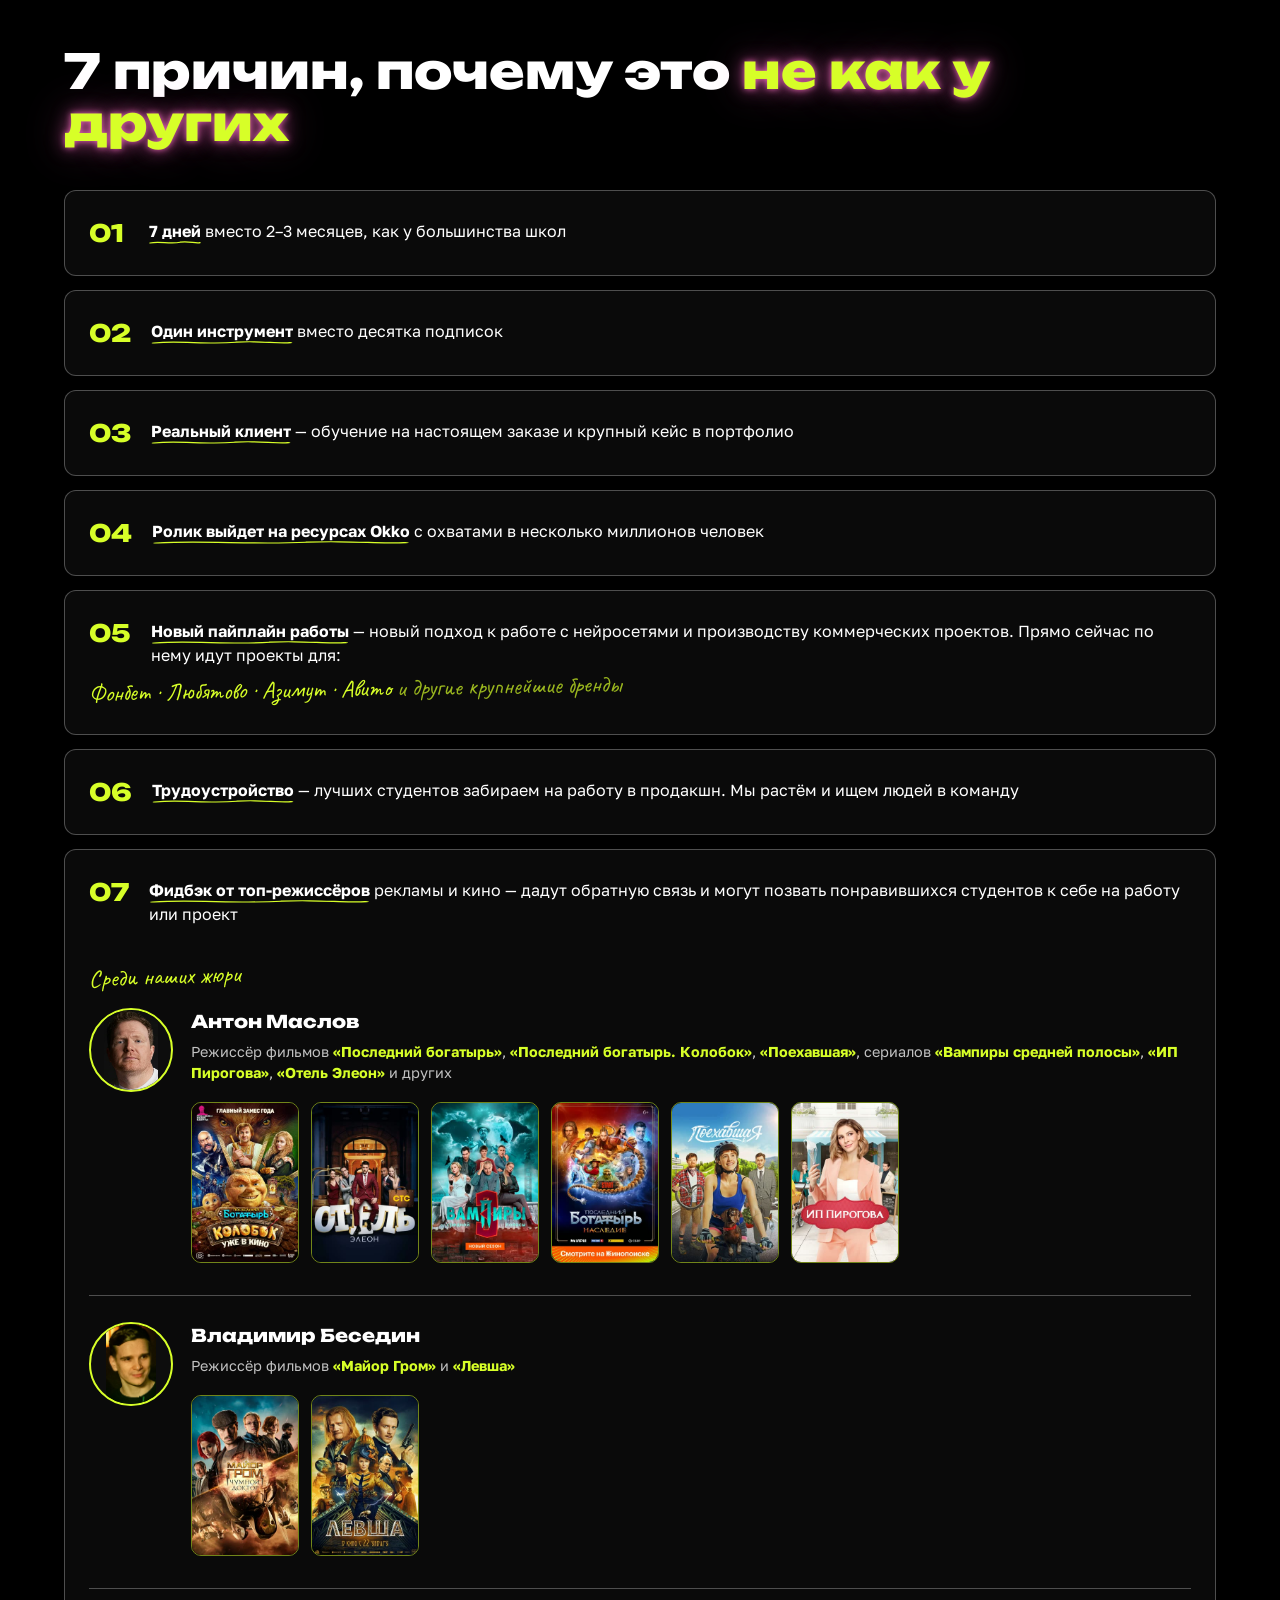
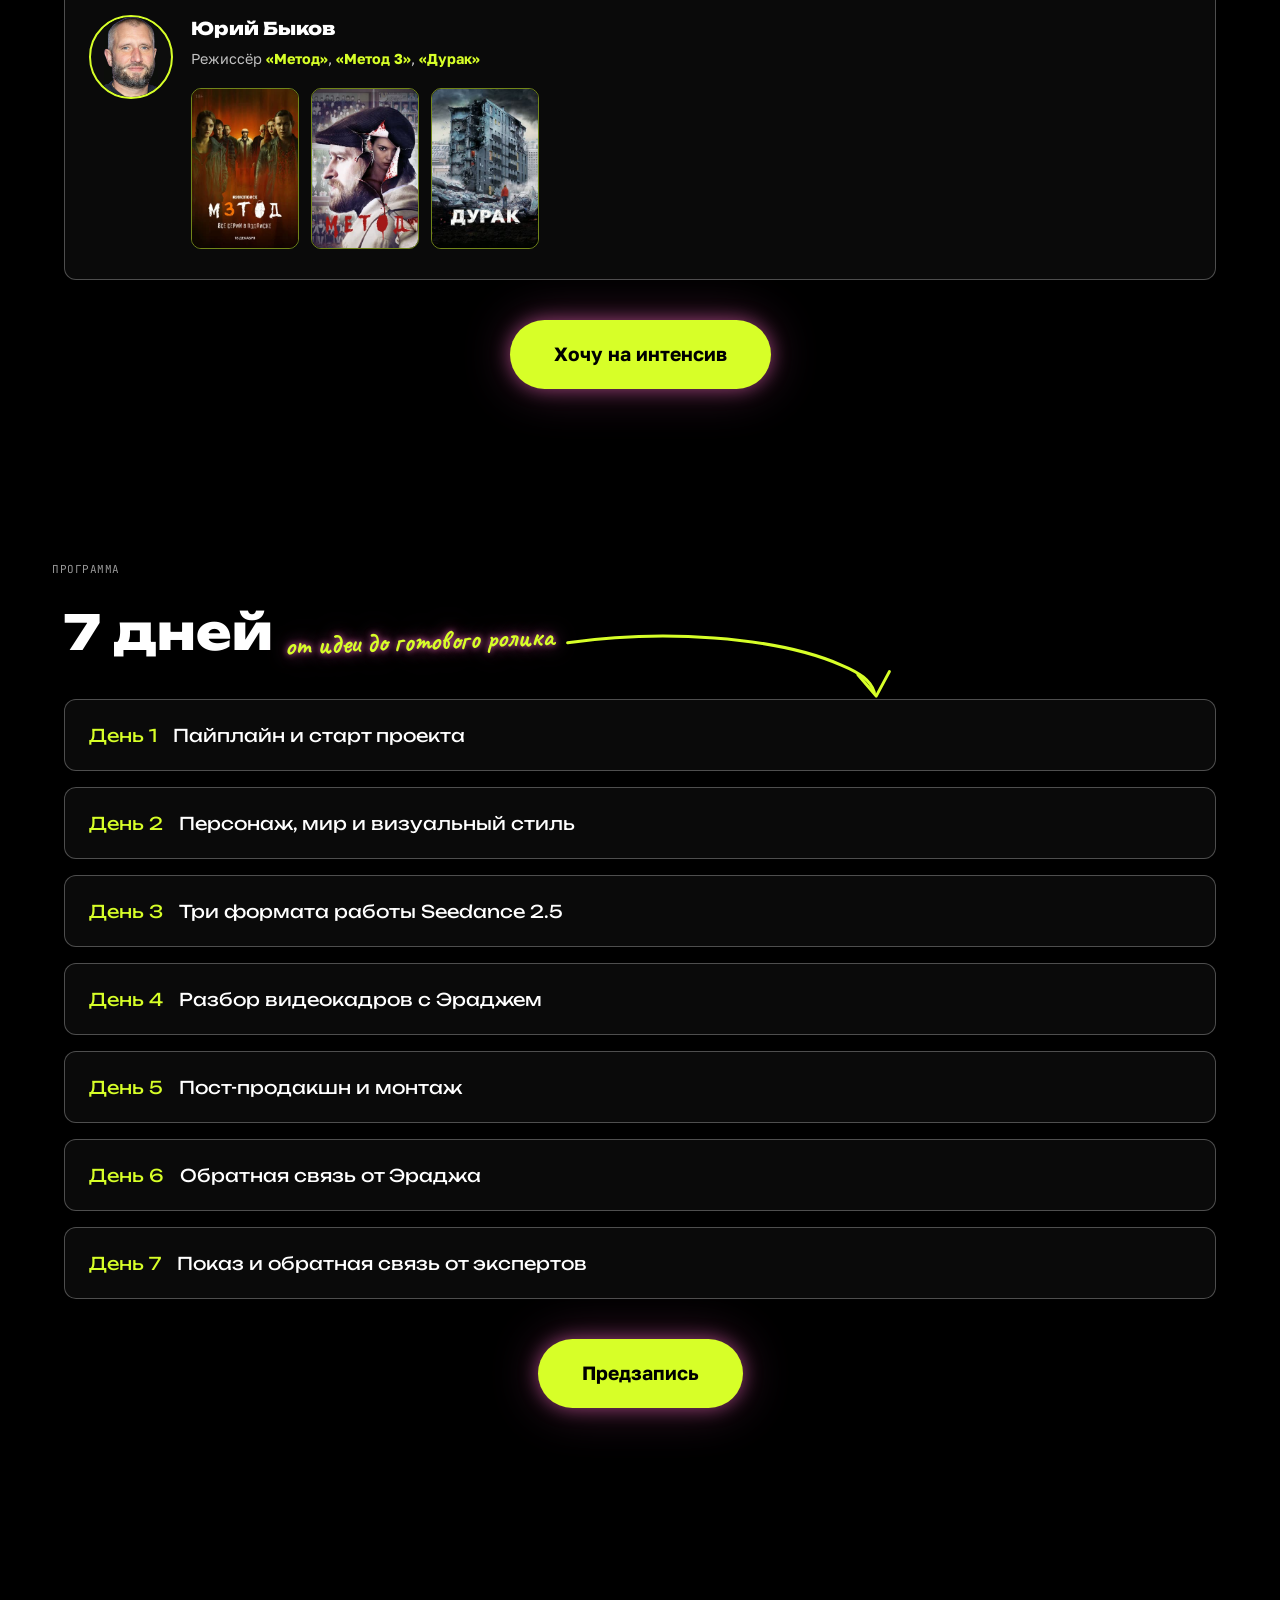
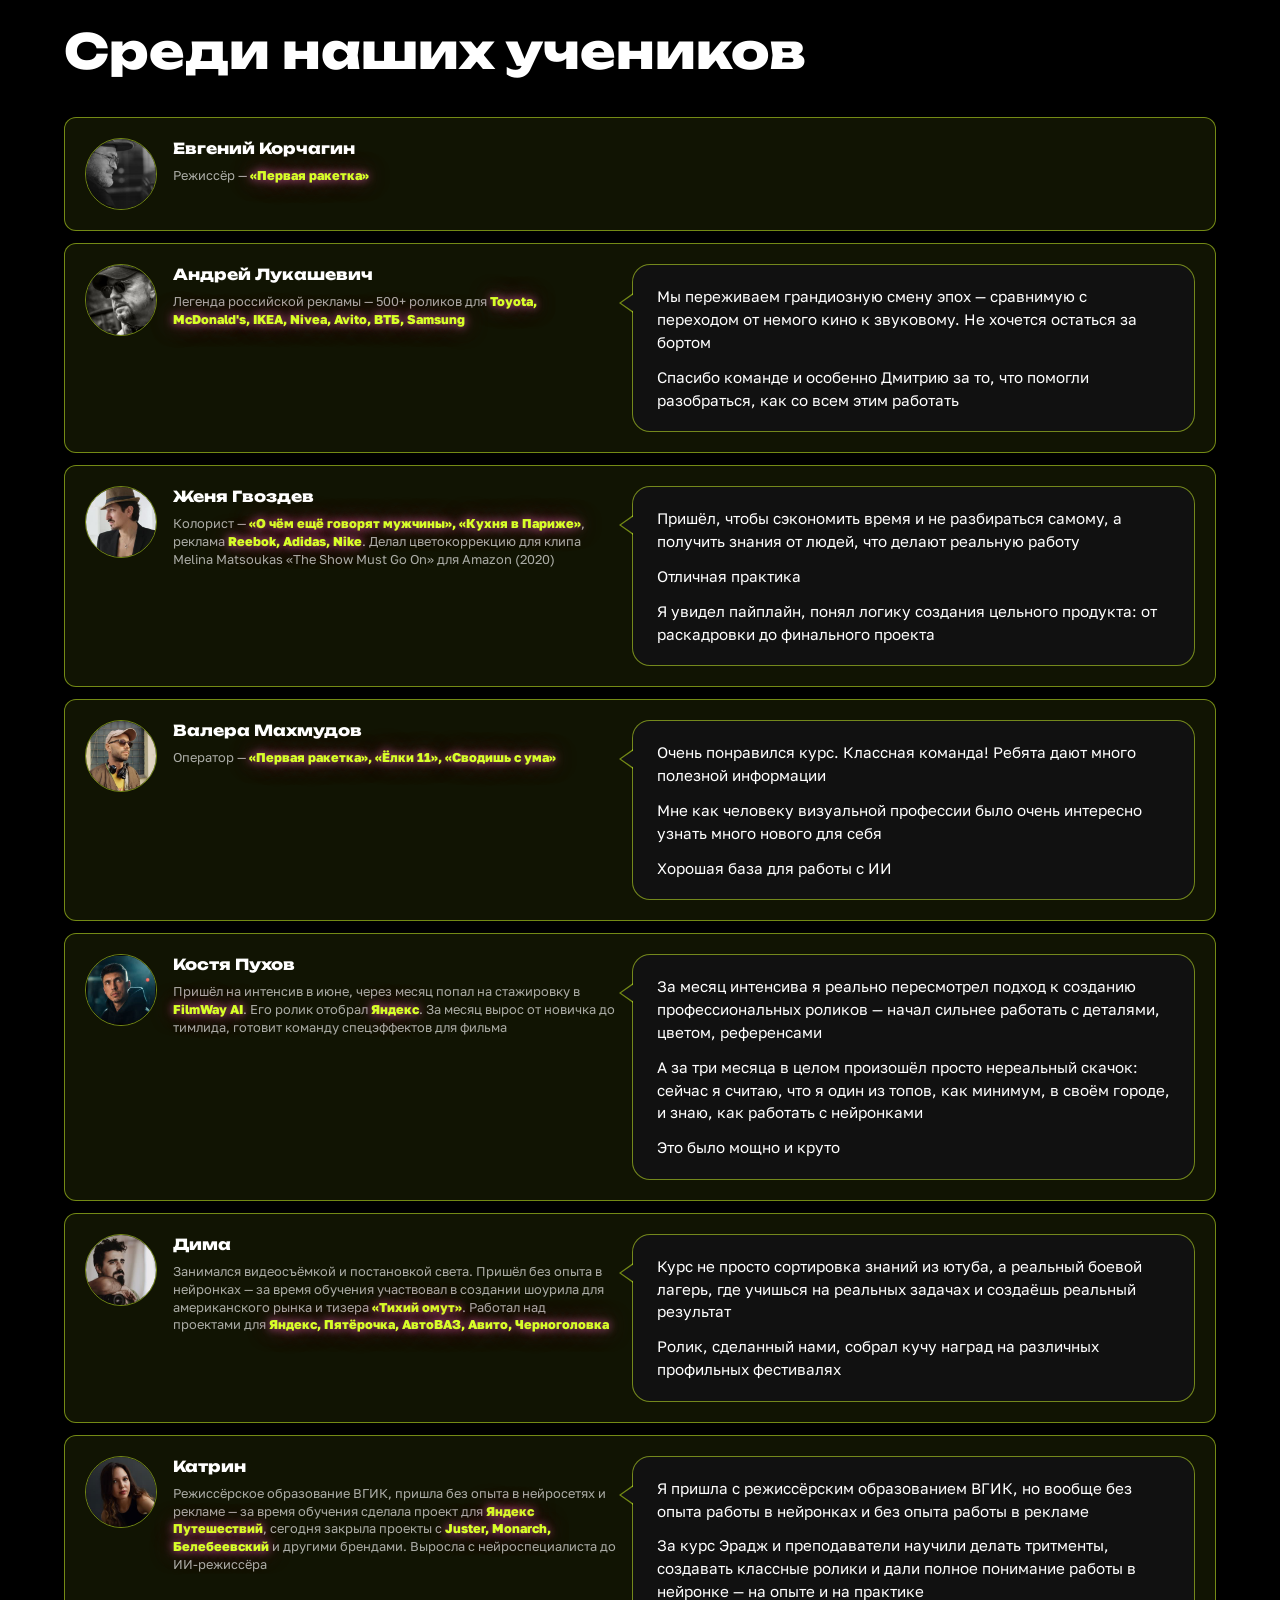
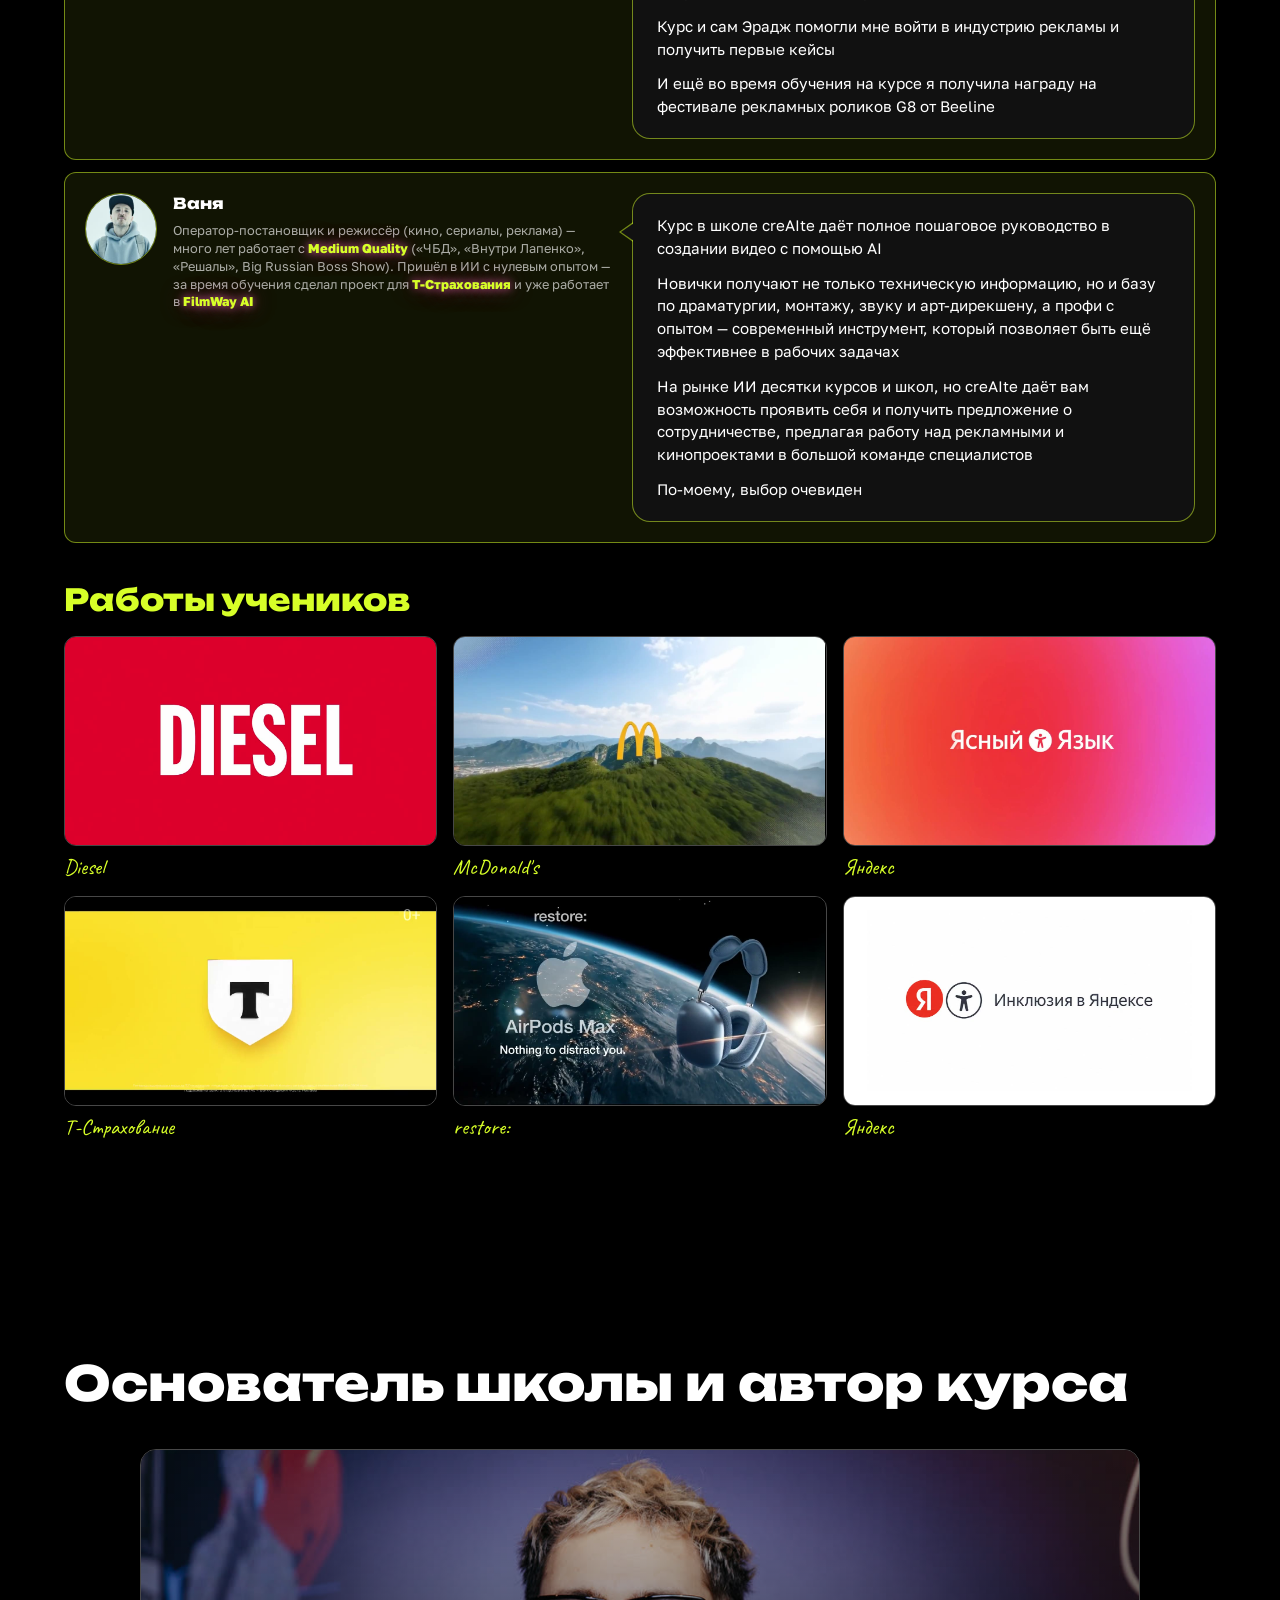
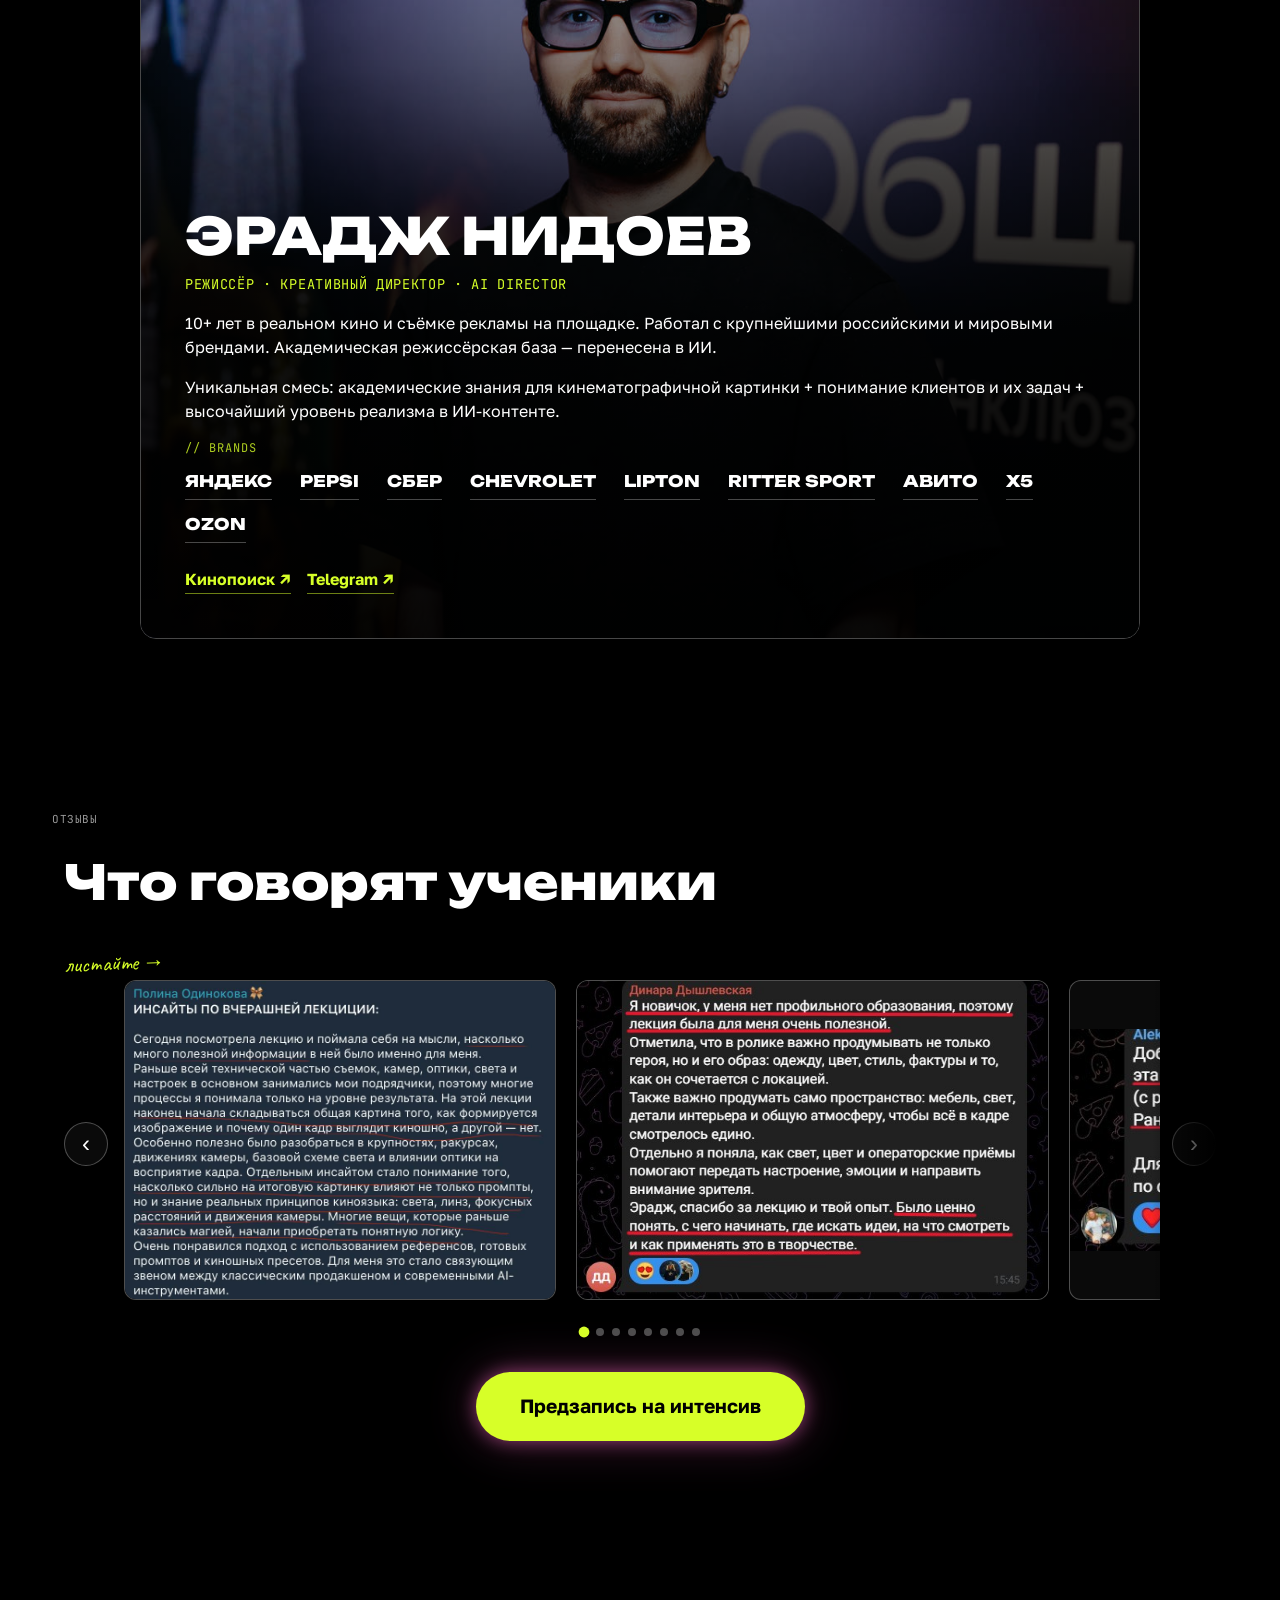
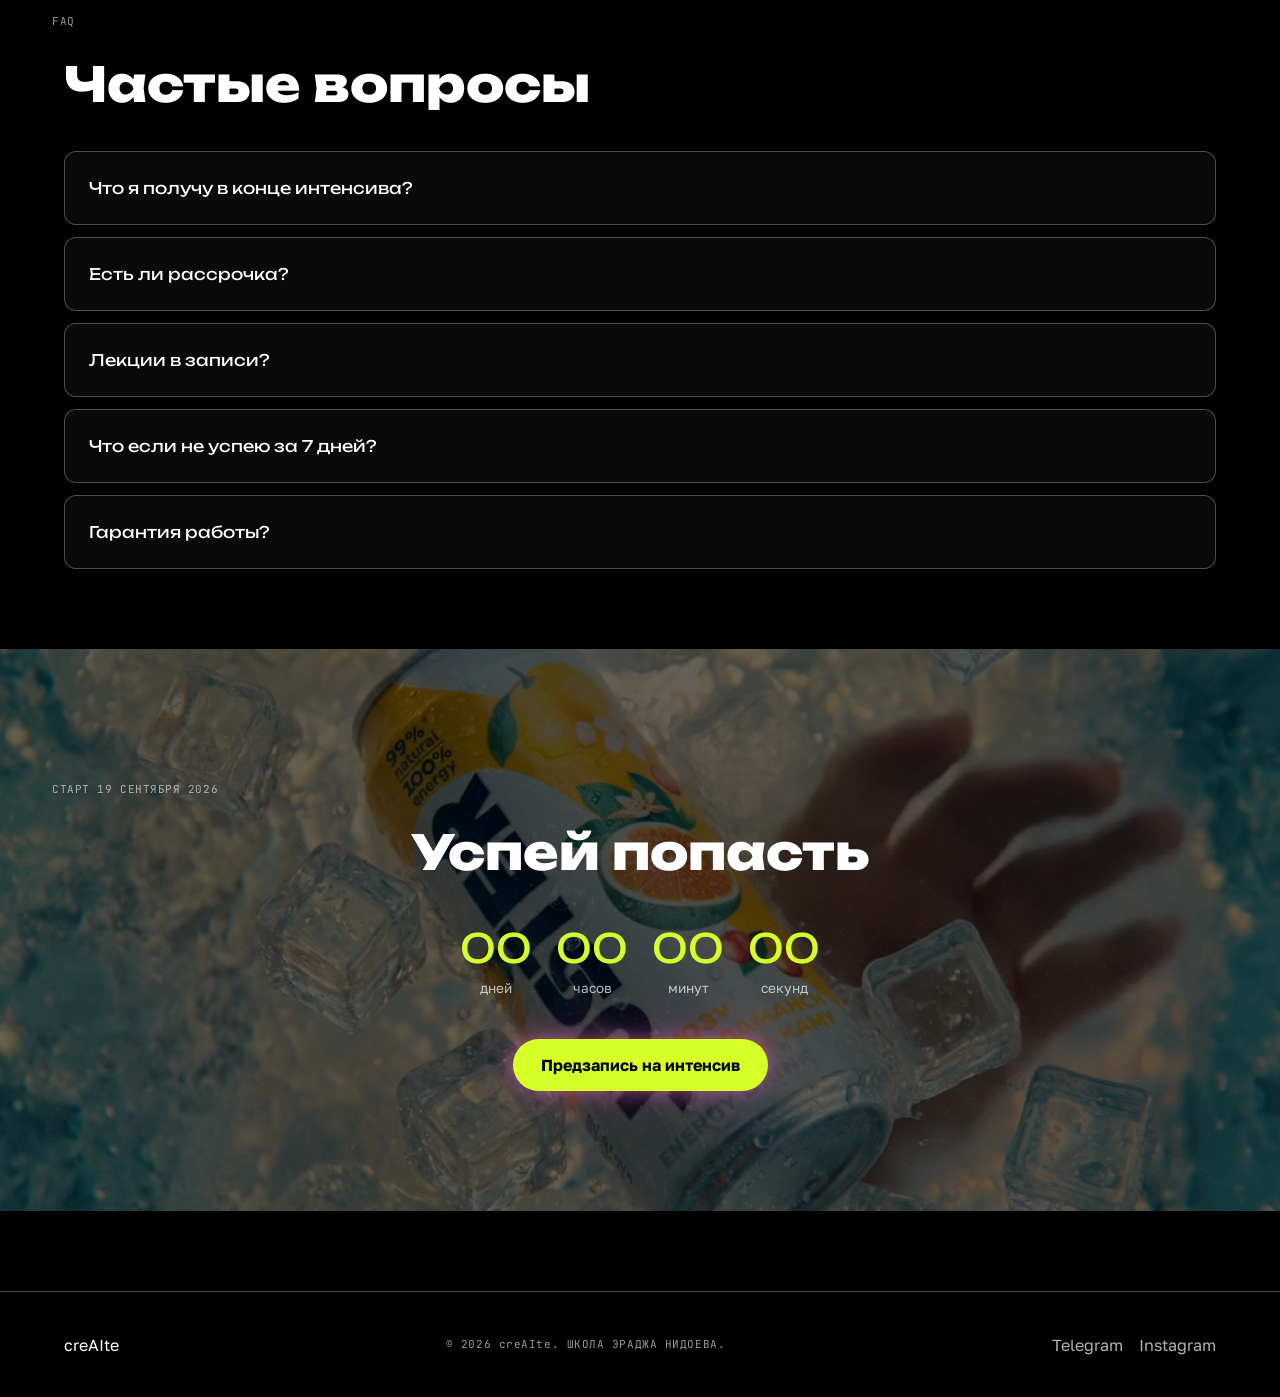
==== commit 6ad13947: "add the Yandex Webmaster verification meta tag" ====
--- a/index.html
+++ b/index.html
@@ -11,6 +11,8 @@
 <meta name="viewport" content="width=device-width, initial-scale=1.0">
 <title>Интенсив по Seedance 2.5 — creAIte</title>
 <meta name="description" content="7-дневный интенсив по AI-генерации видео в Seedance 2.5 от школы creAIte. Реальный проект для ОККО.">
+<!-- подтверждение прав на домен в Яндекс.Вебмастере -->
+<meta name="yandex-verification" content="a546c0b775109ac7" />
 <!-- иконка вкладки: SVG для современных браузеров, PNG для тех, кто его
      не понимает, и отдельный размер для «на экран Домой» на телефоне -->
 <link rel="icon" href="assets/img/favicon.svg" type="image/svg+xml">
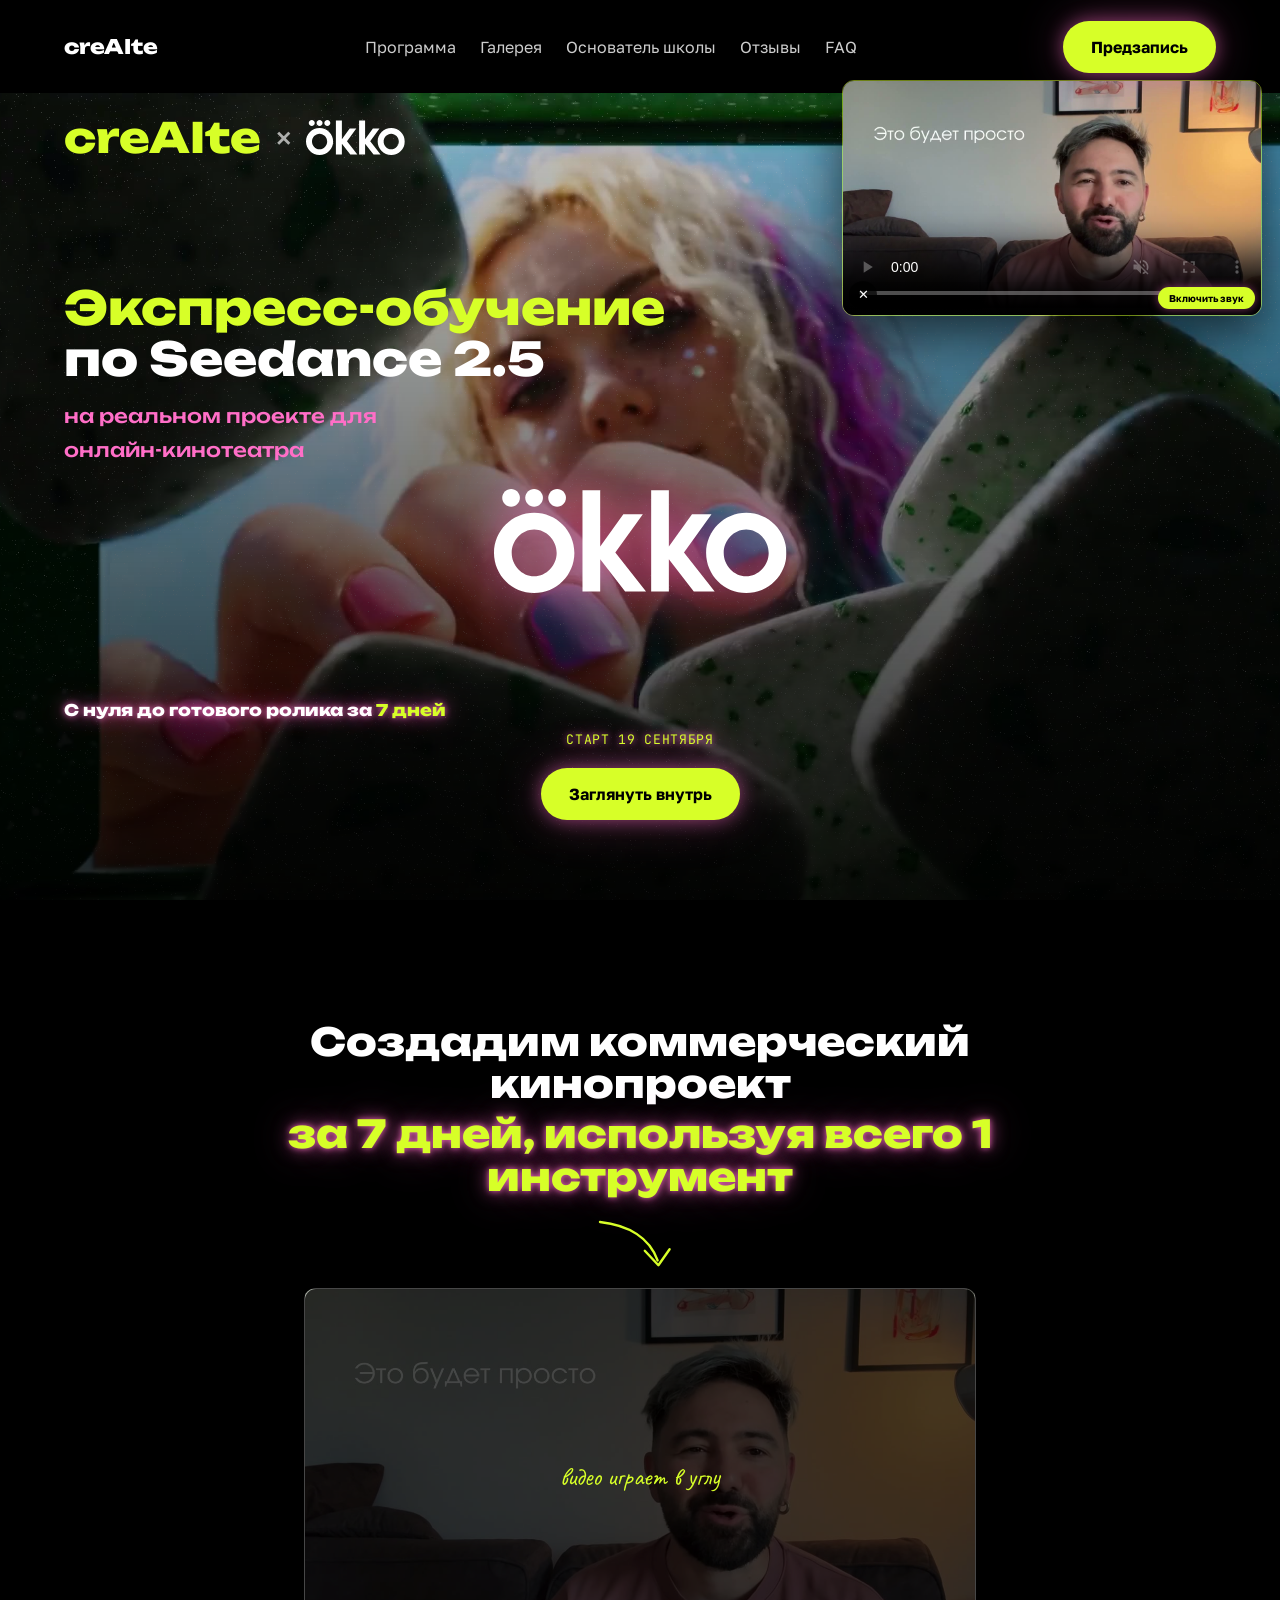
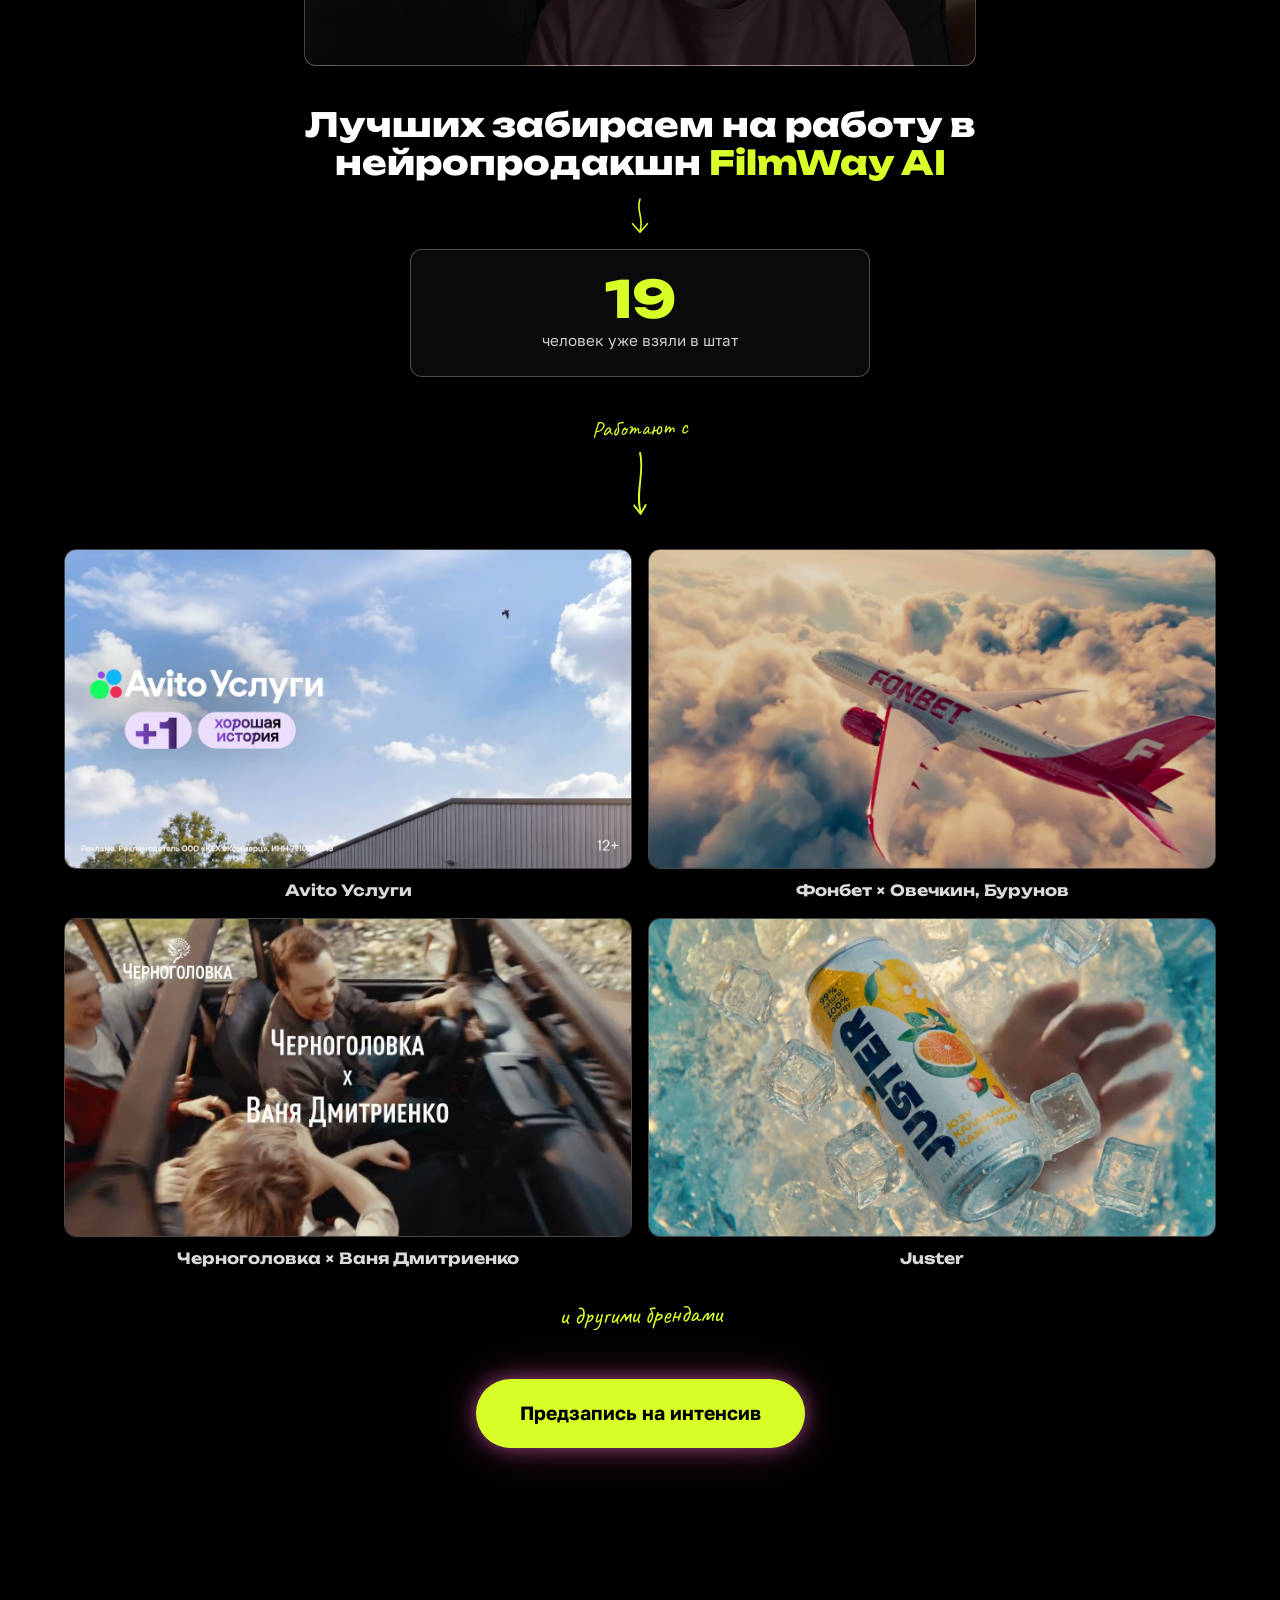
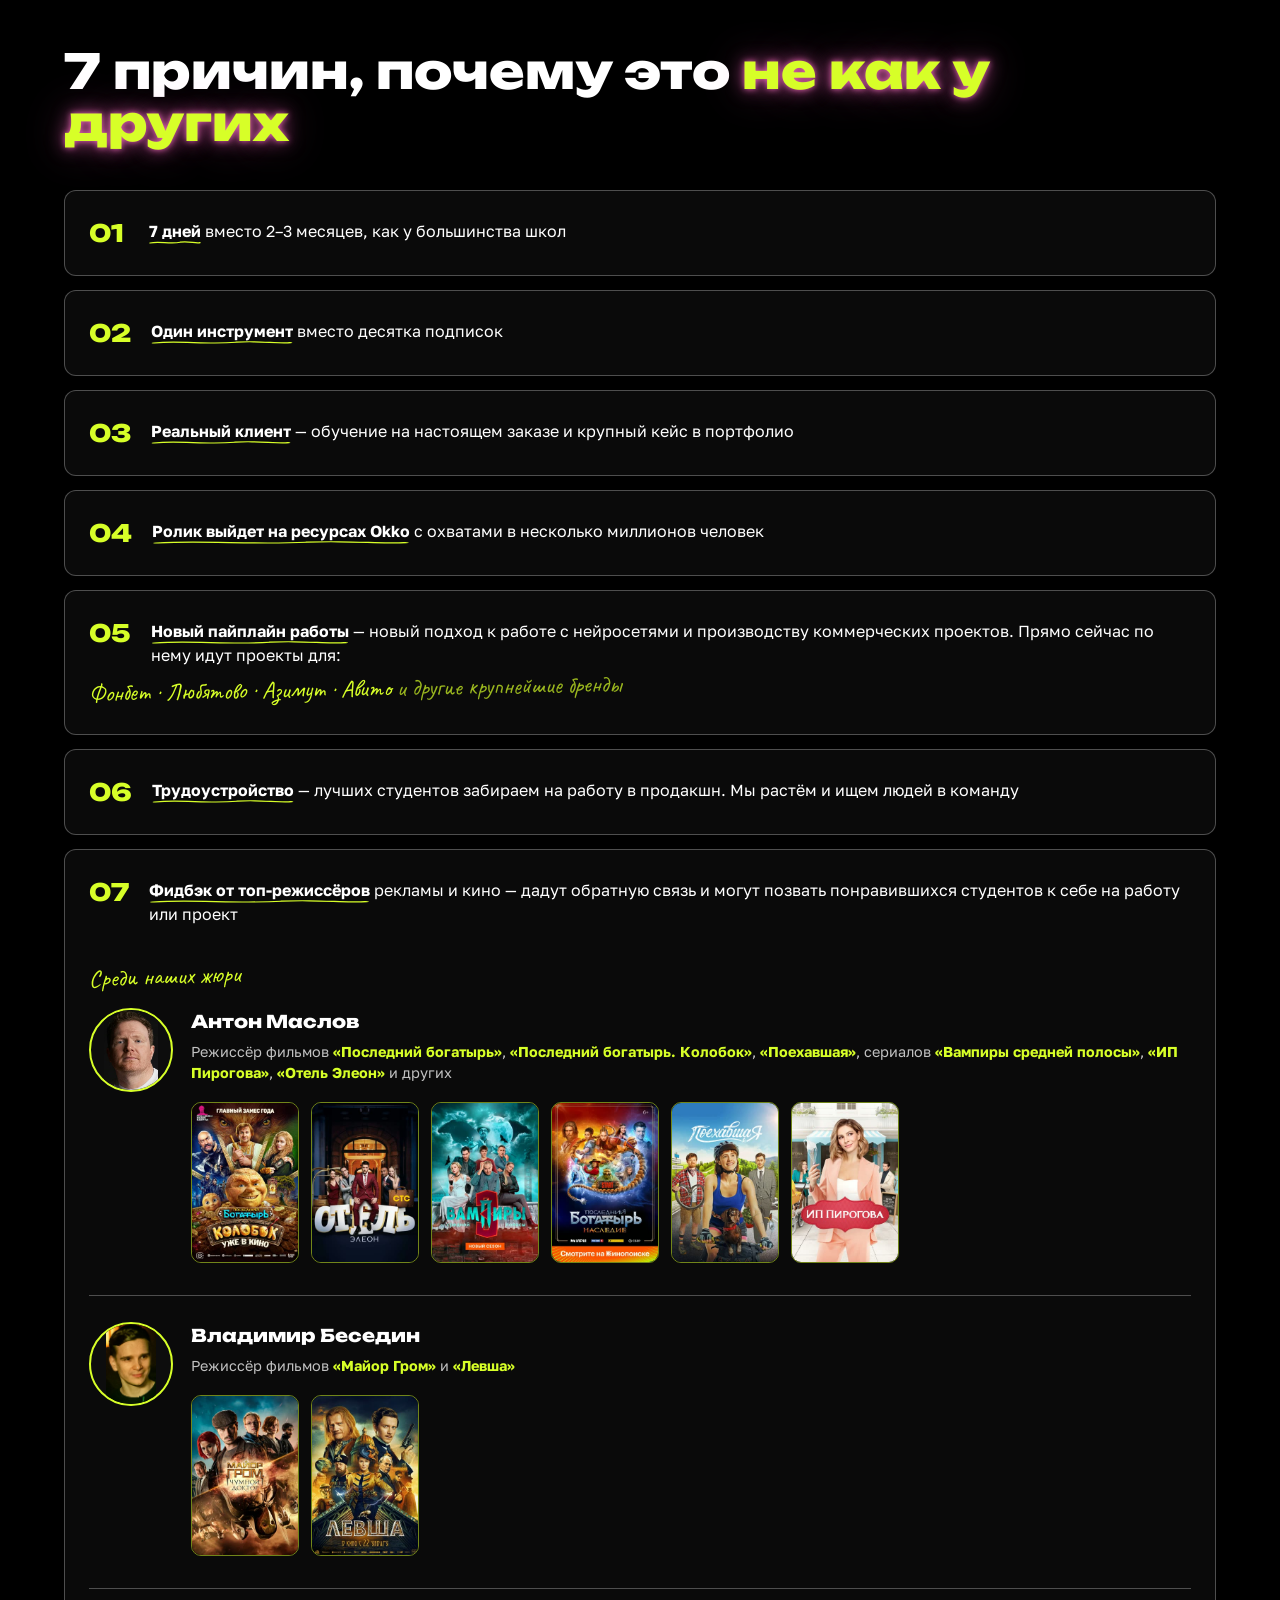
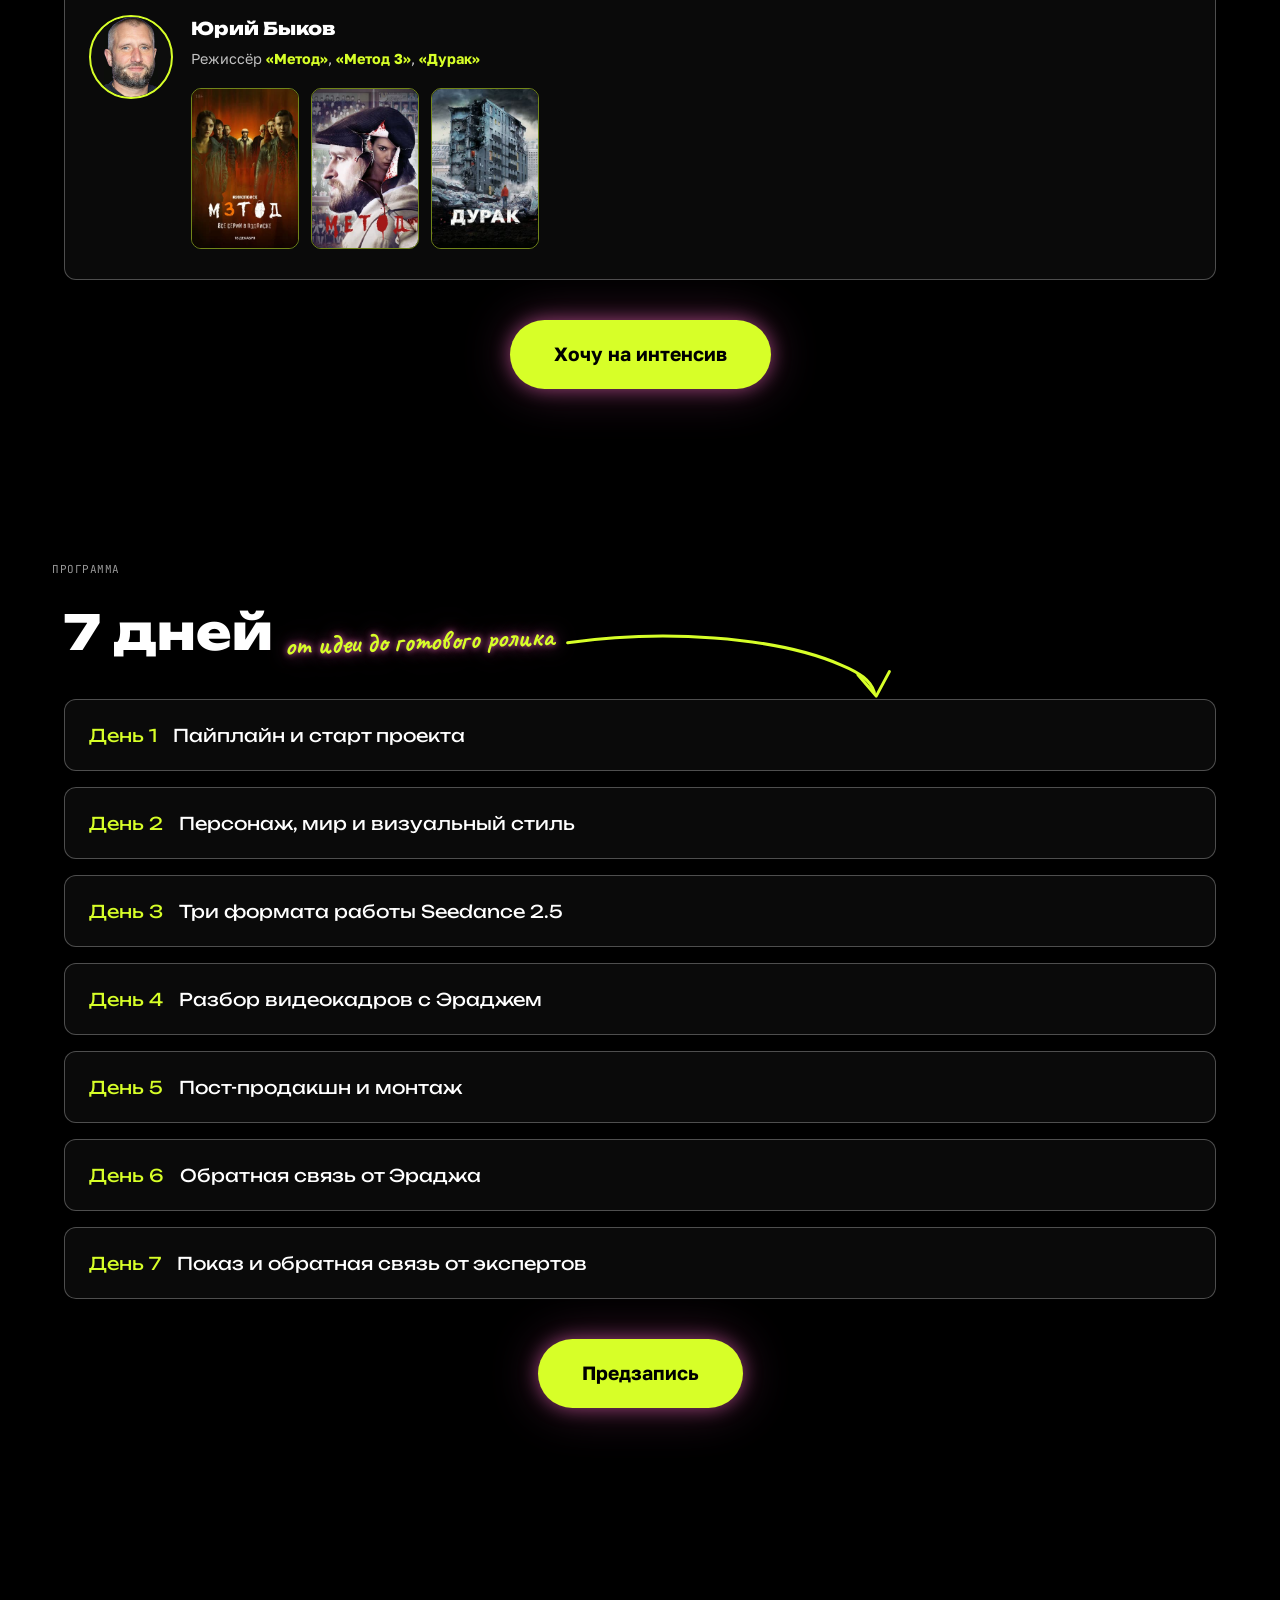
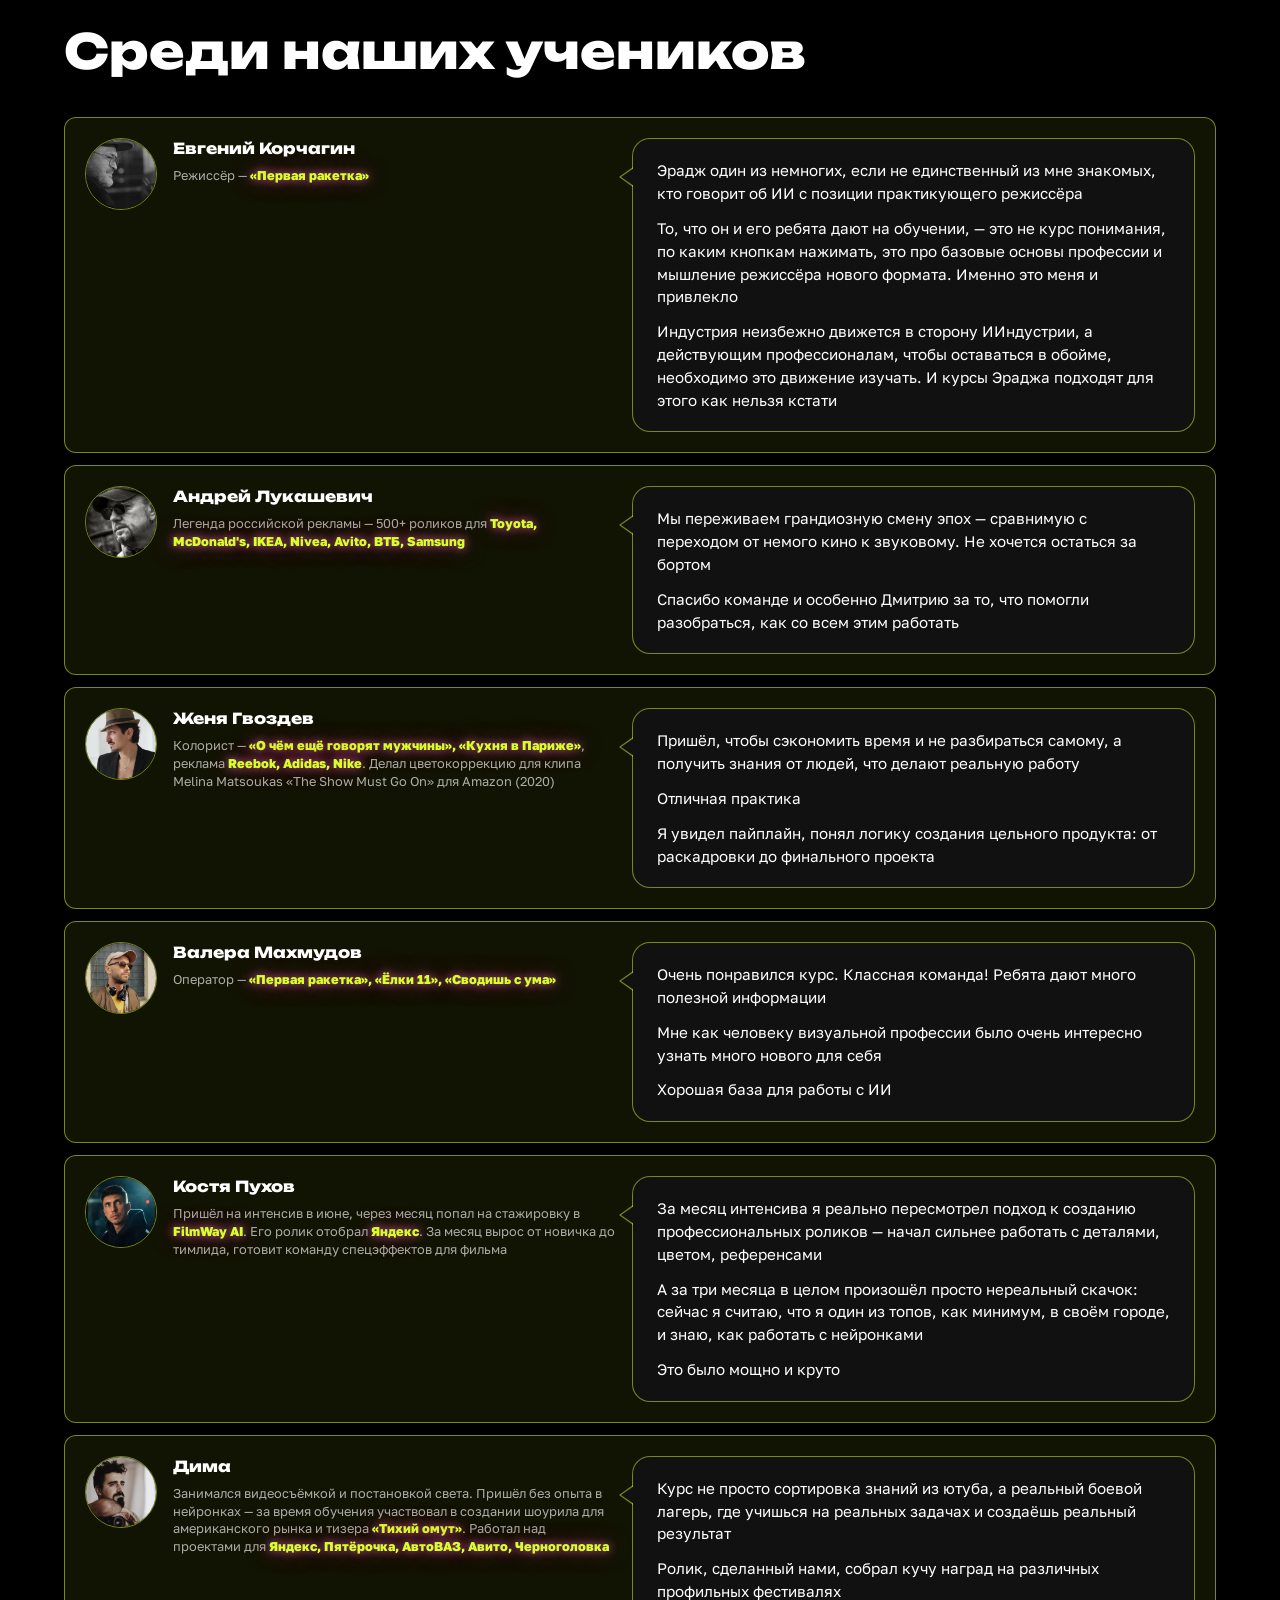
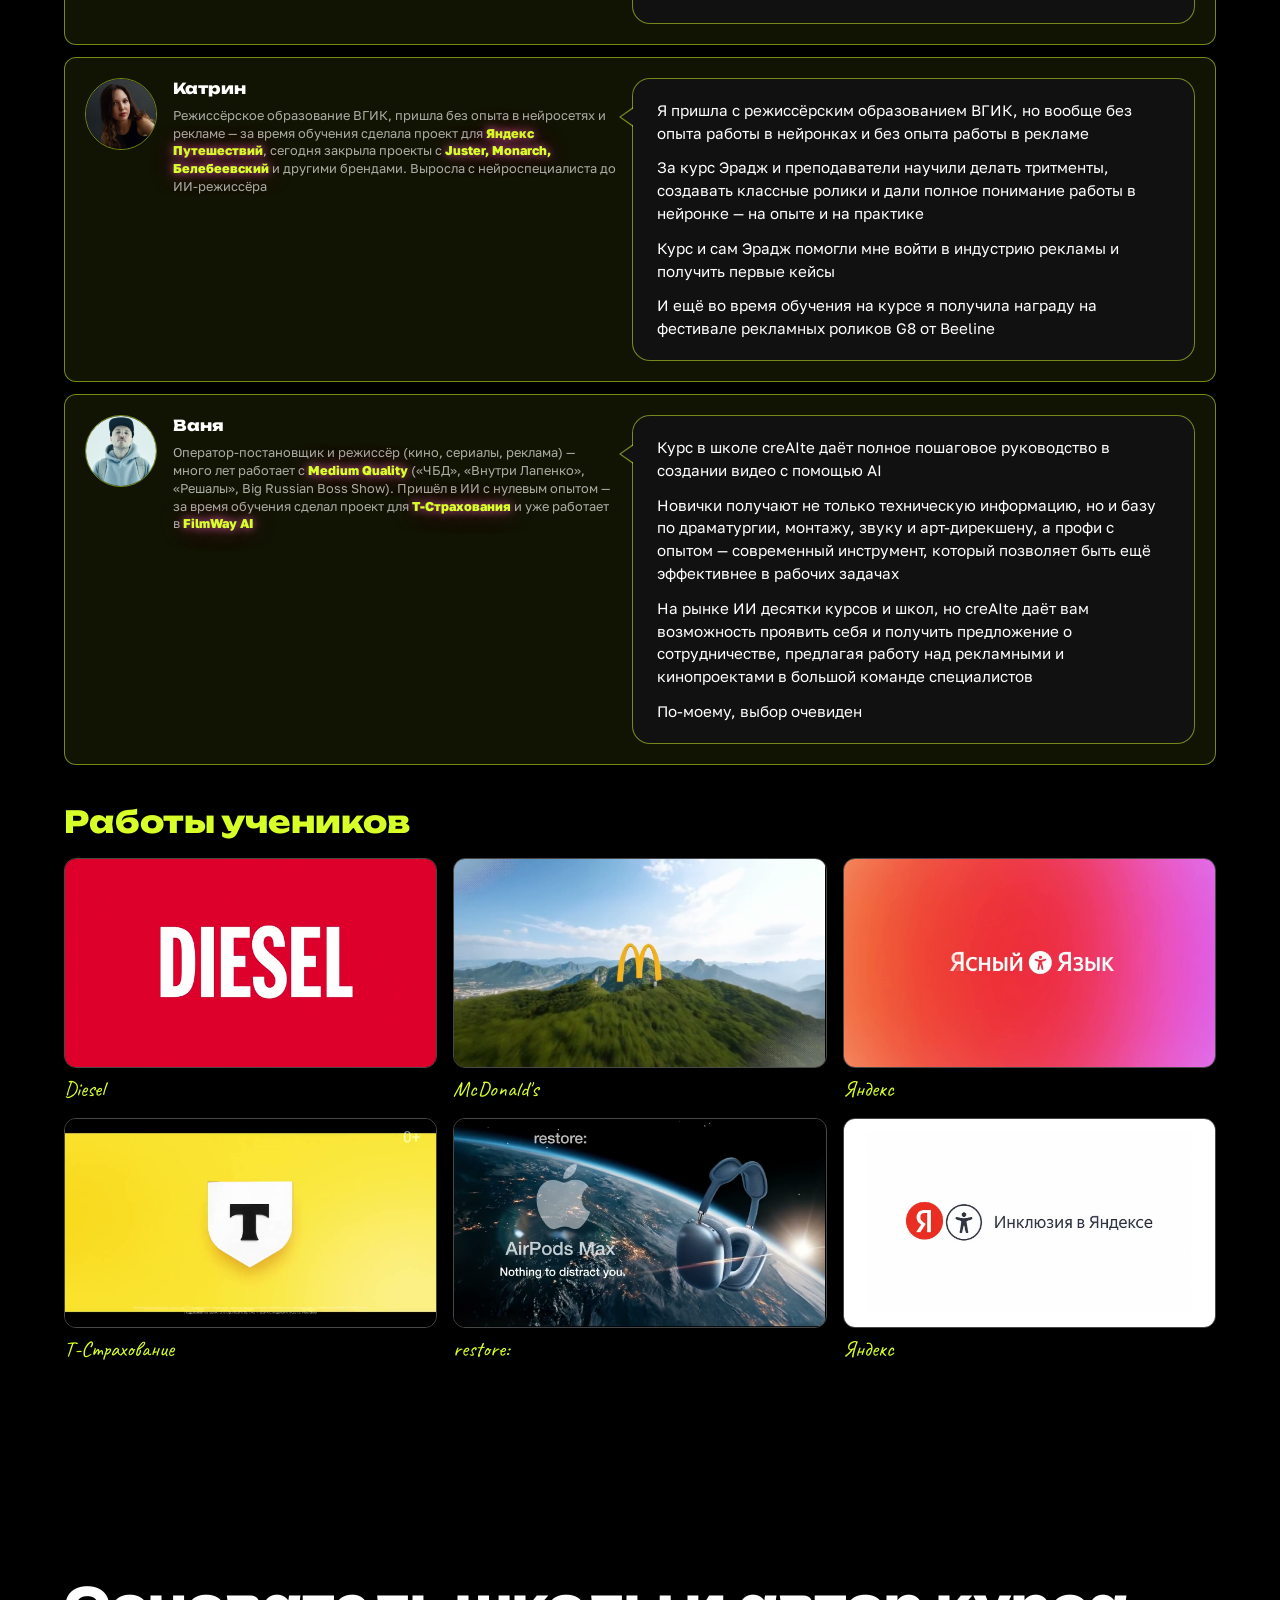
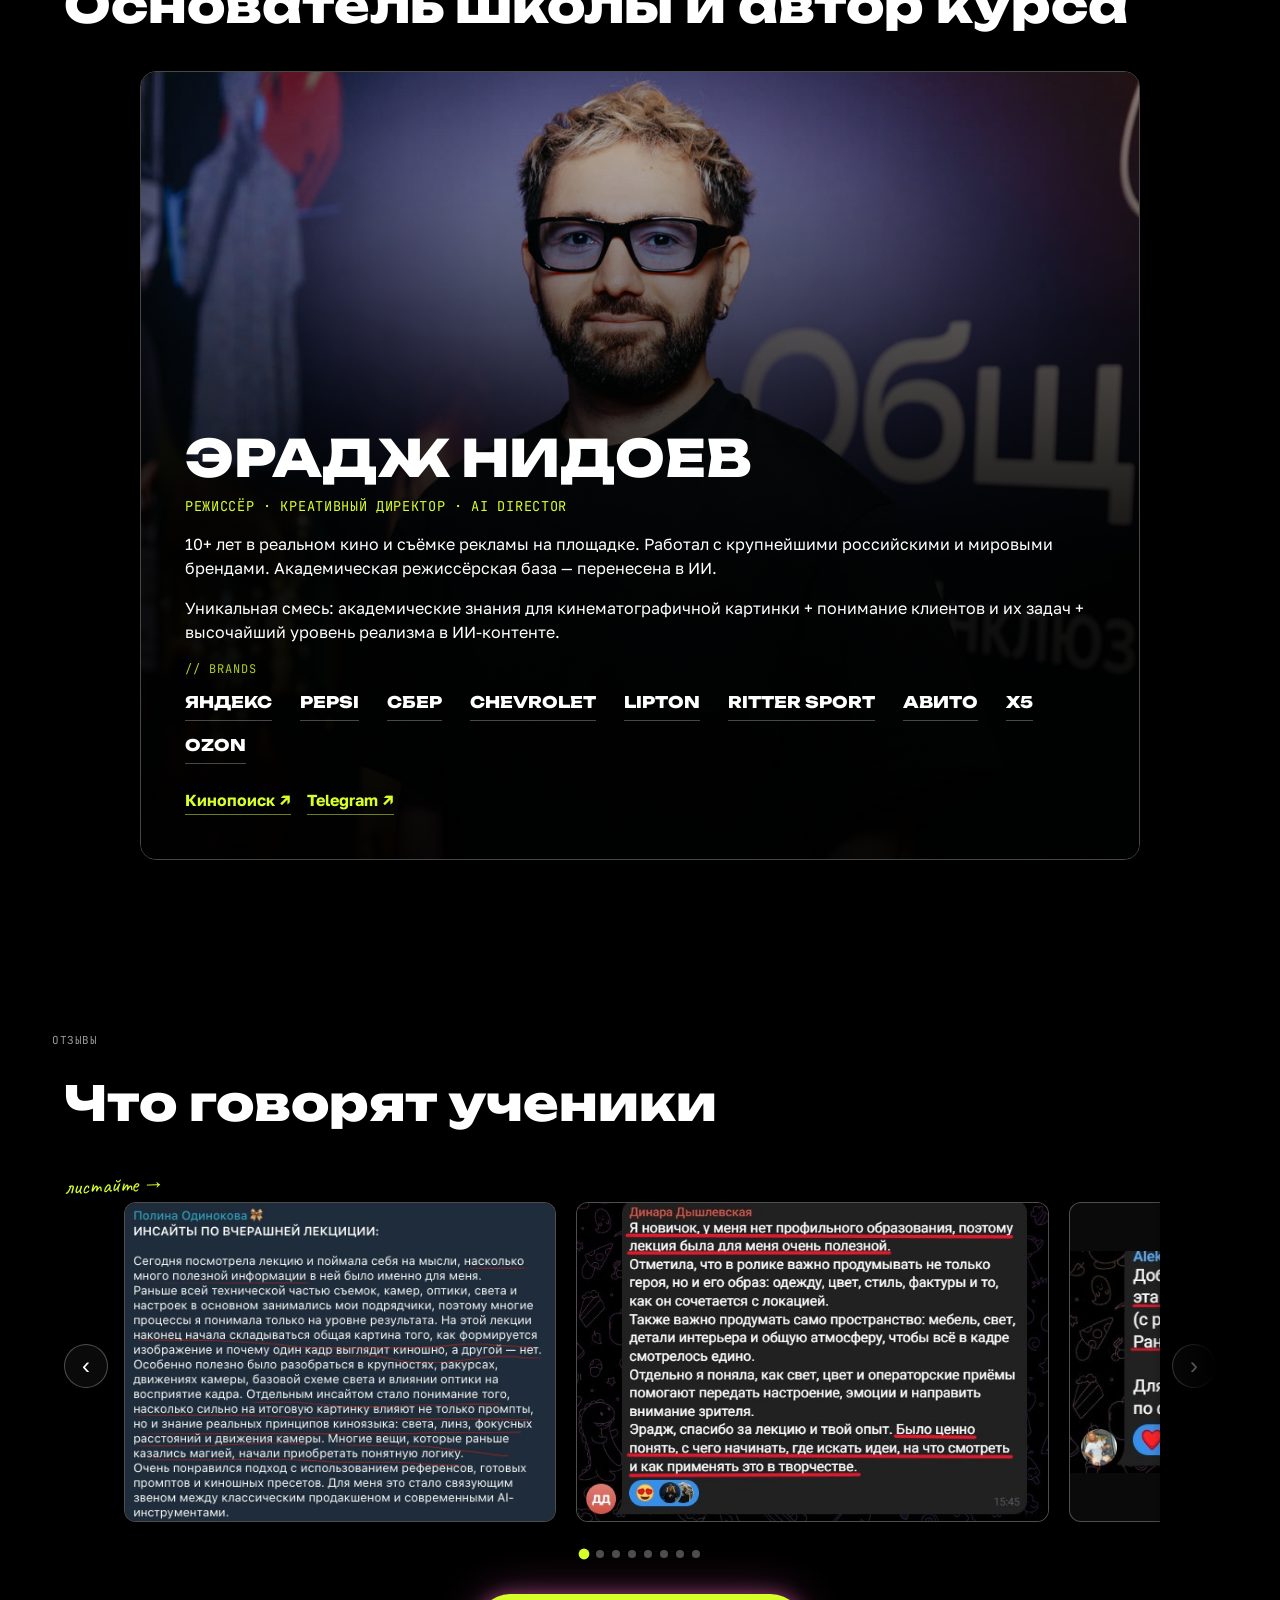
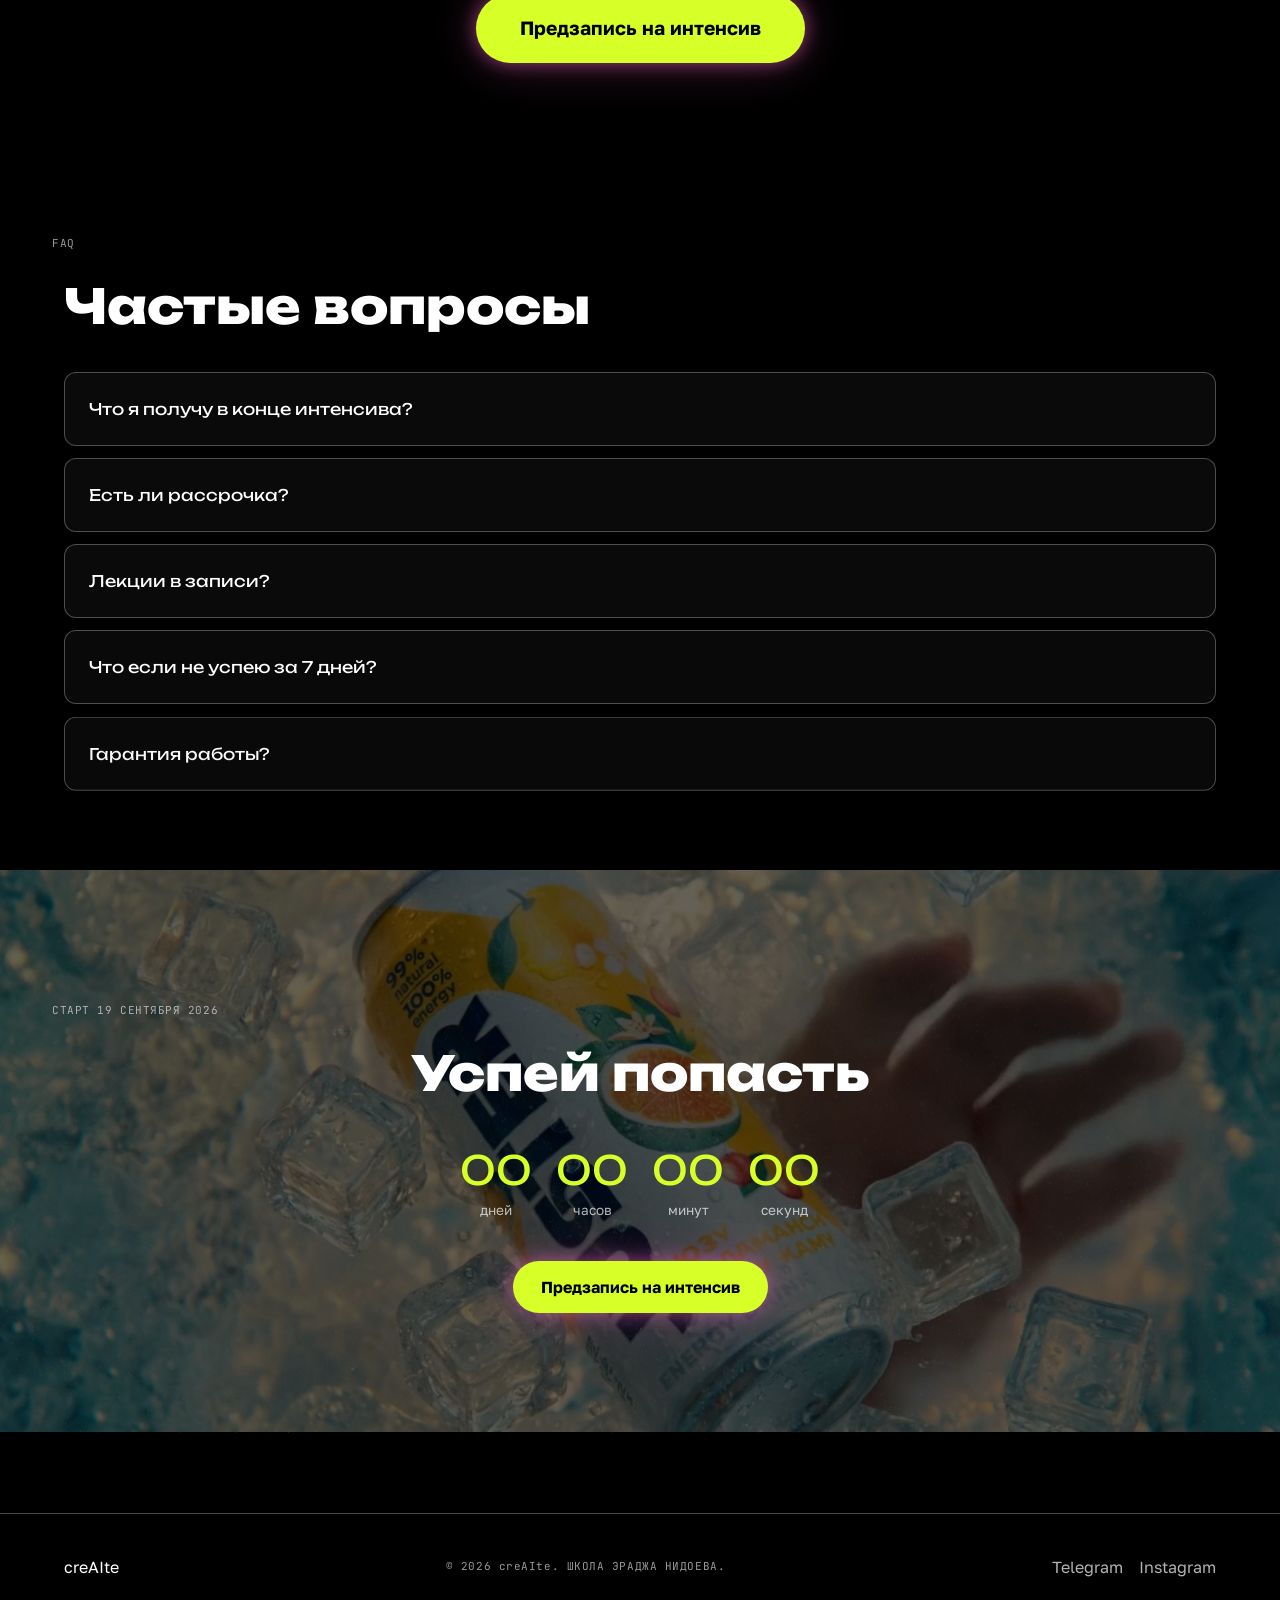
==== commit 091fe346: "students: Korchagin gets his quote" ====
--- a/index.html
+++ b/index.html
@@ -456,6 +456,11 @@
             <span class="student-chip__name">Евгений Корчагин</span>
             <span class="student-chip__role is-neon">Режиссёр — <strong>«Первая ракетка»</strong></span>
           </div>
+          <blockquote class="speech-bubble">
+            <p>Эрадж один из немногих, если не единственный из мне знакомых, кто говорит об ИИ с позиции практикующего режиссёра</p>
+            <p>То, что он и его ребята дают на обучении, — это не курс понимания, по каким кнопкам нажимать, это про базовые основы профессии и мышление режиссёра нового формата. Именно это меня и привлекло</p>
+            <p>Индустрия неизбежно движется в сторону ИИндустрии, а действующим профессионалам, чтобы оставаться в обойме, необходимо это движение изучать. И курсы Эраджа подходят для этого как нельзя кстати</p>
+          </blockquote>
         </div>
         <div class="student-feature card">
           <img class="student-feature__photo" loading="lazy" decoding="async" src="assets/img/student-lukashevich.jpg" alt="Андрей Лукашевич">
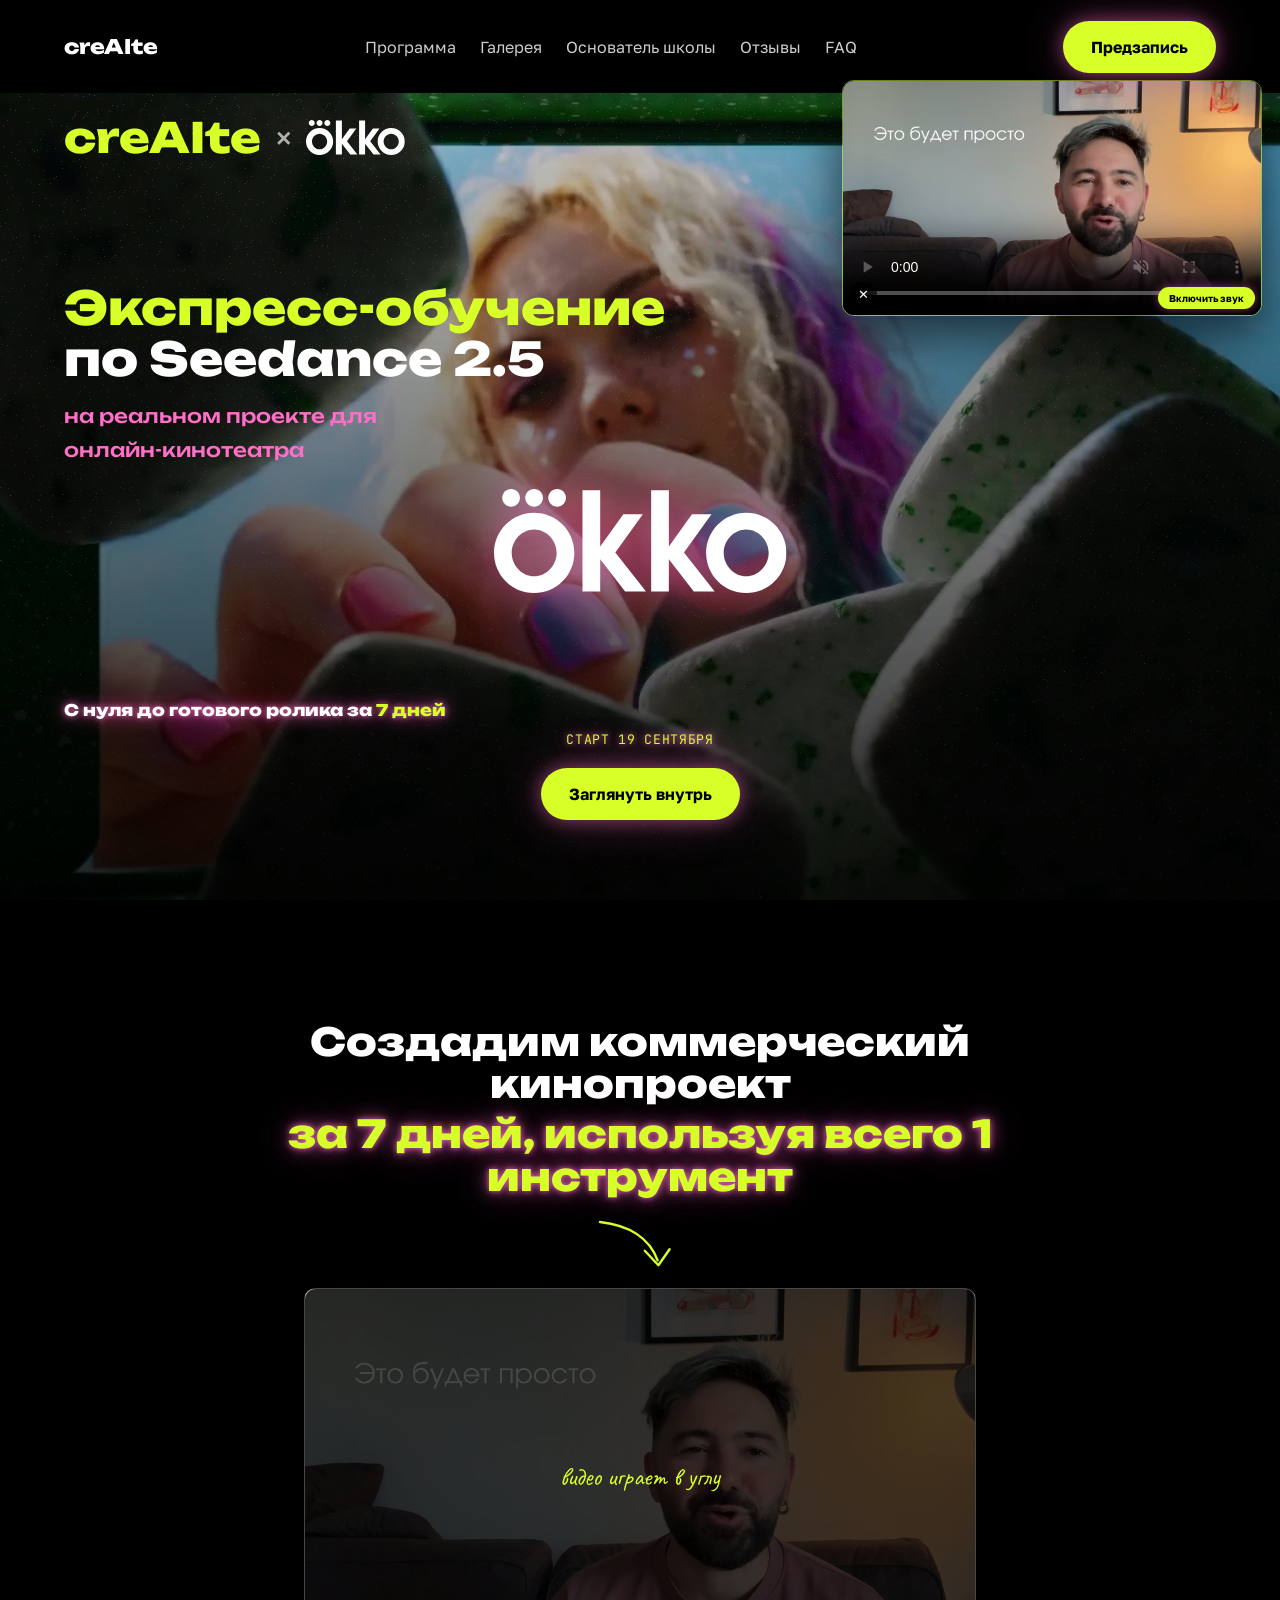
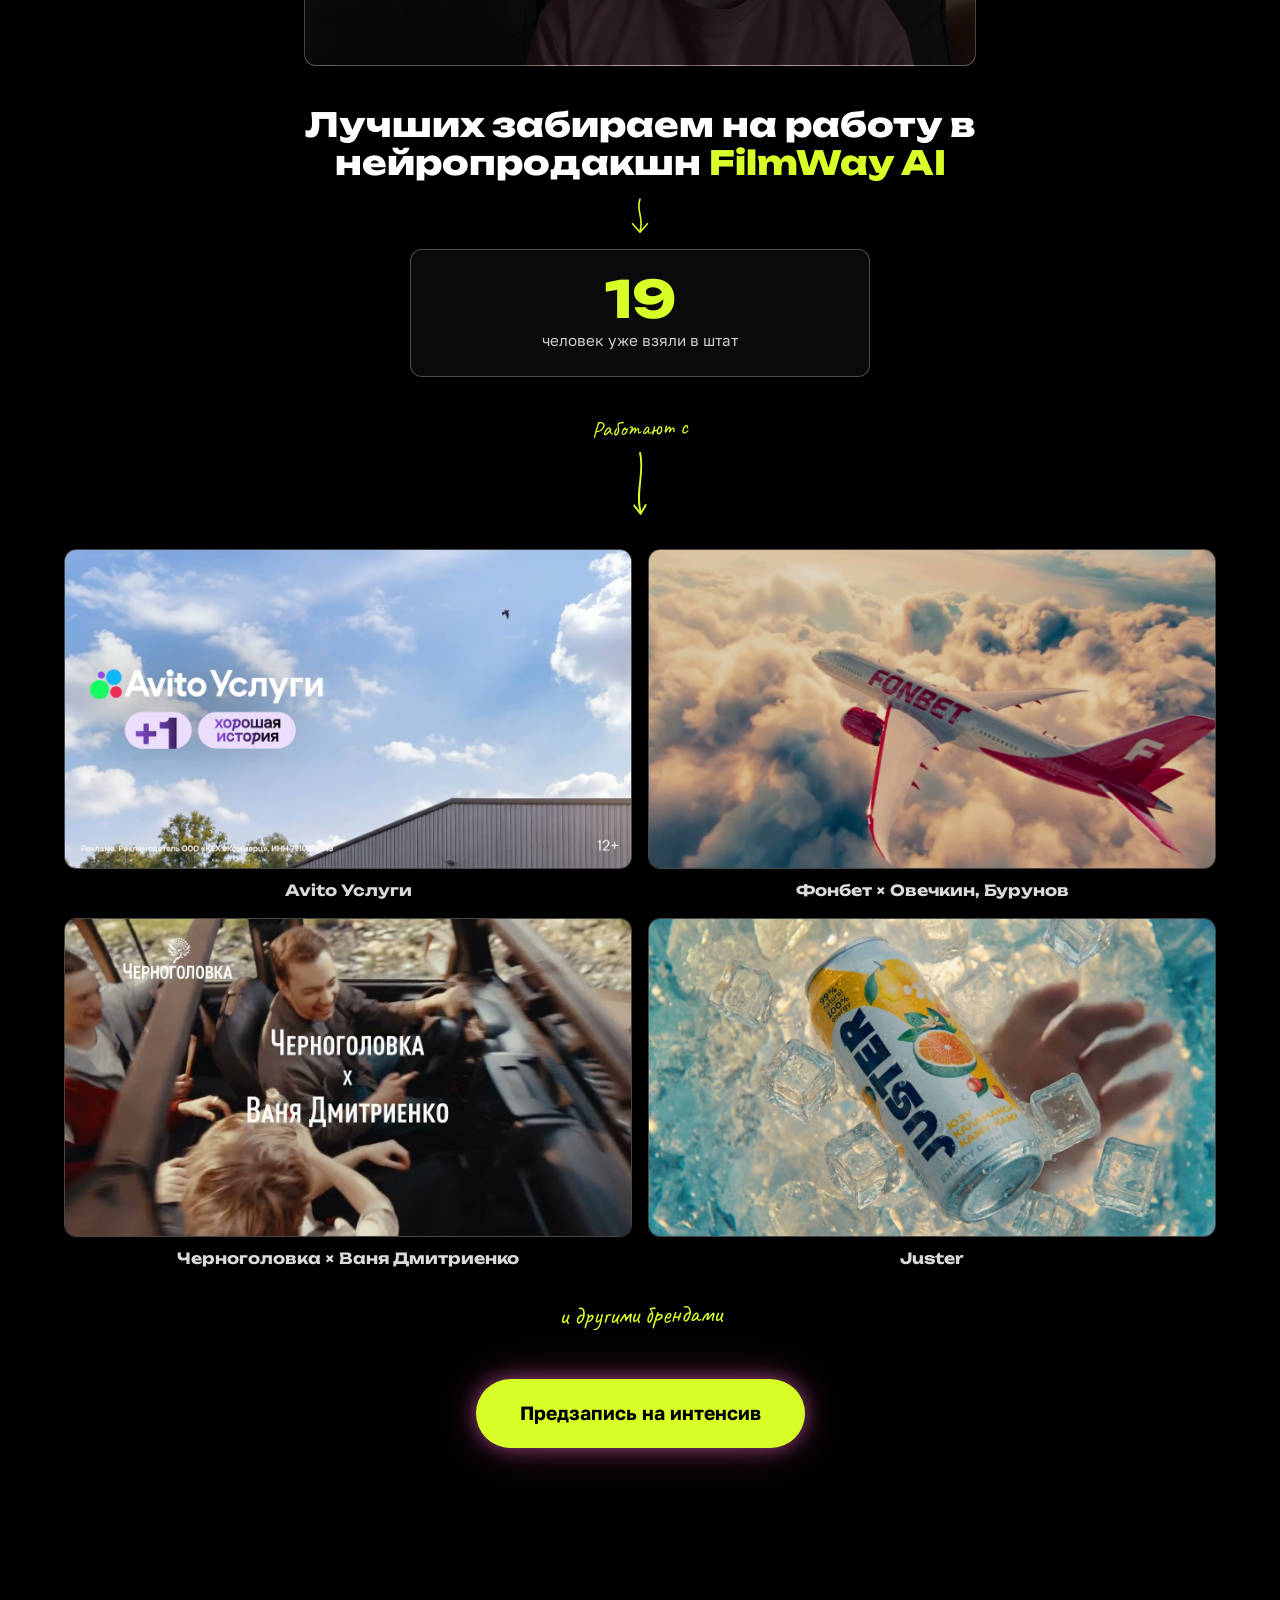
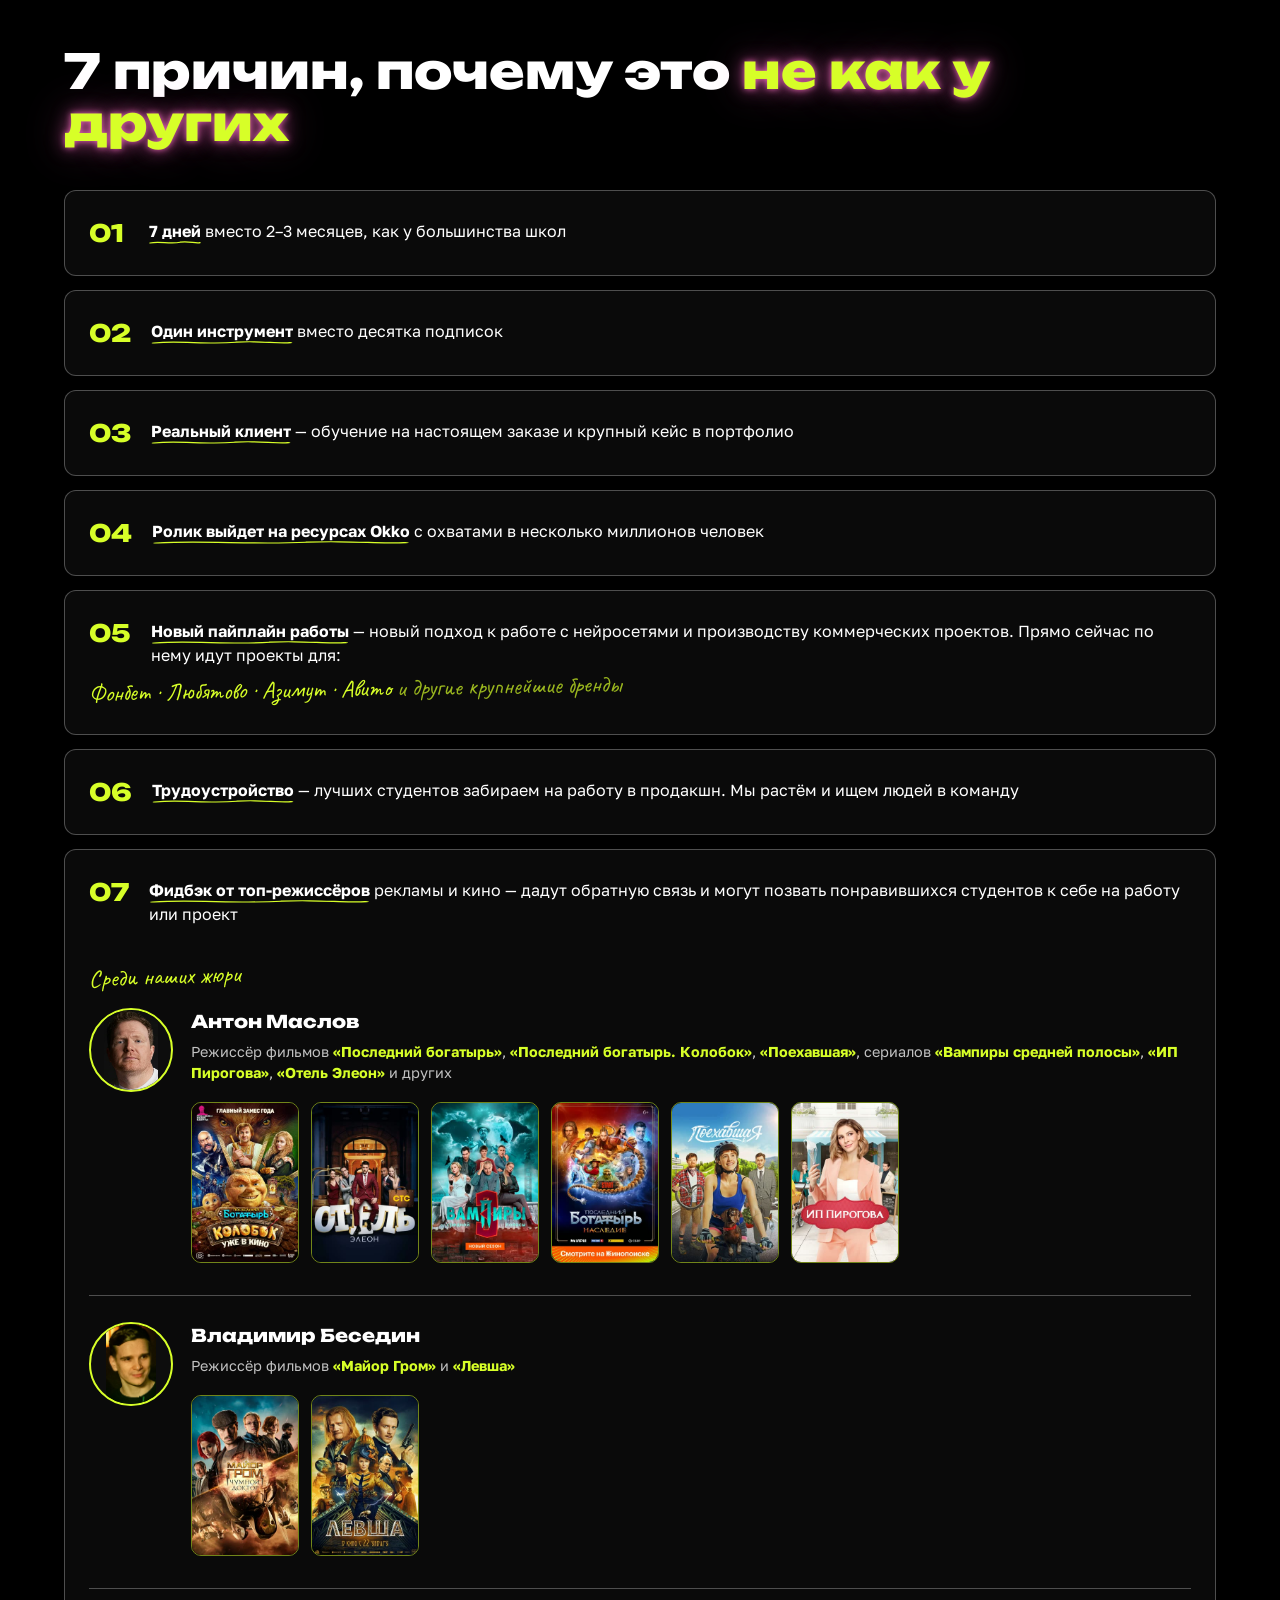
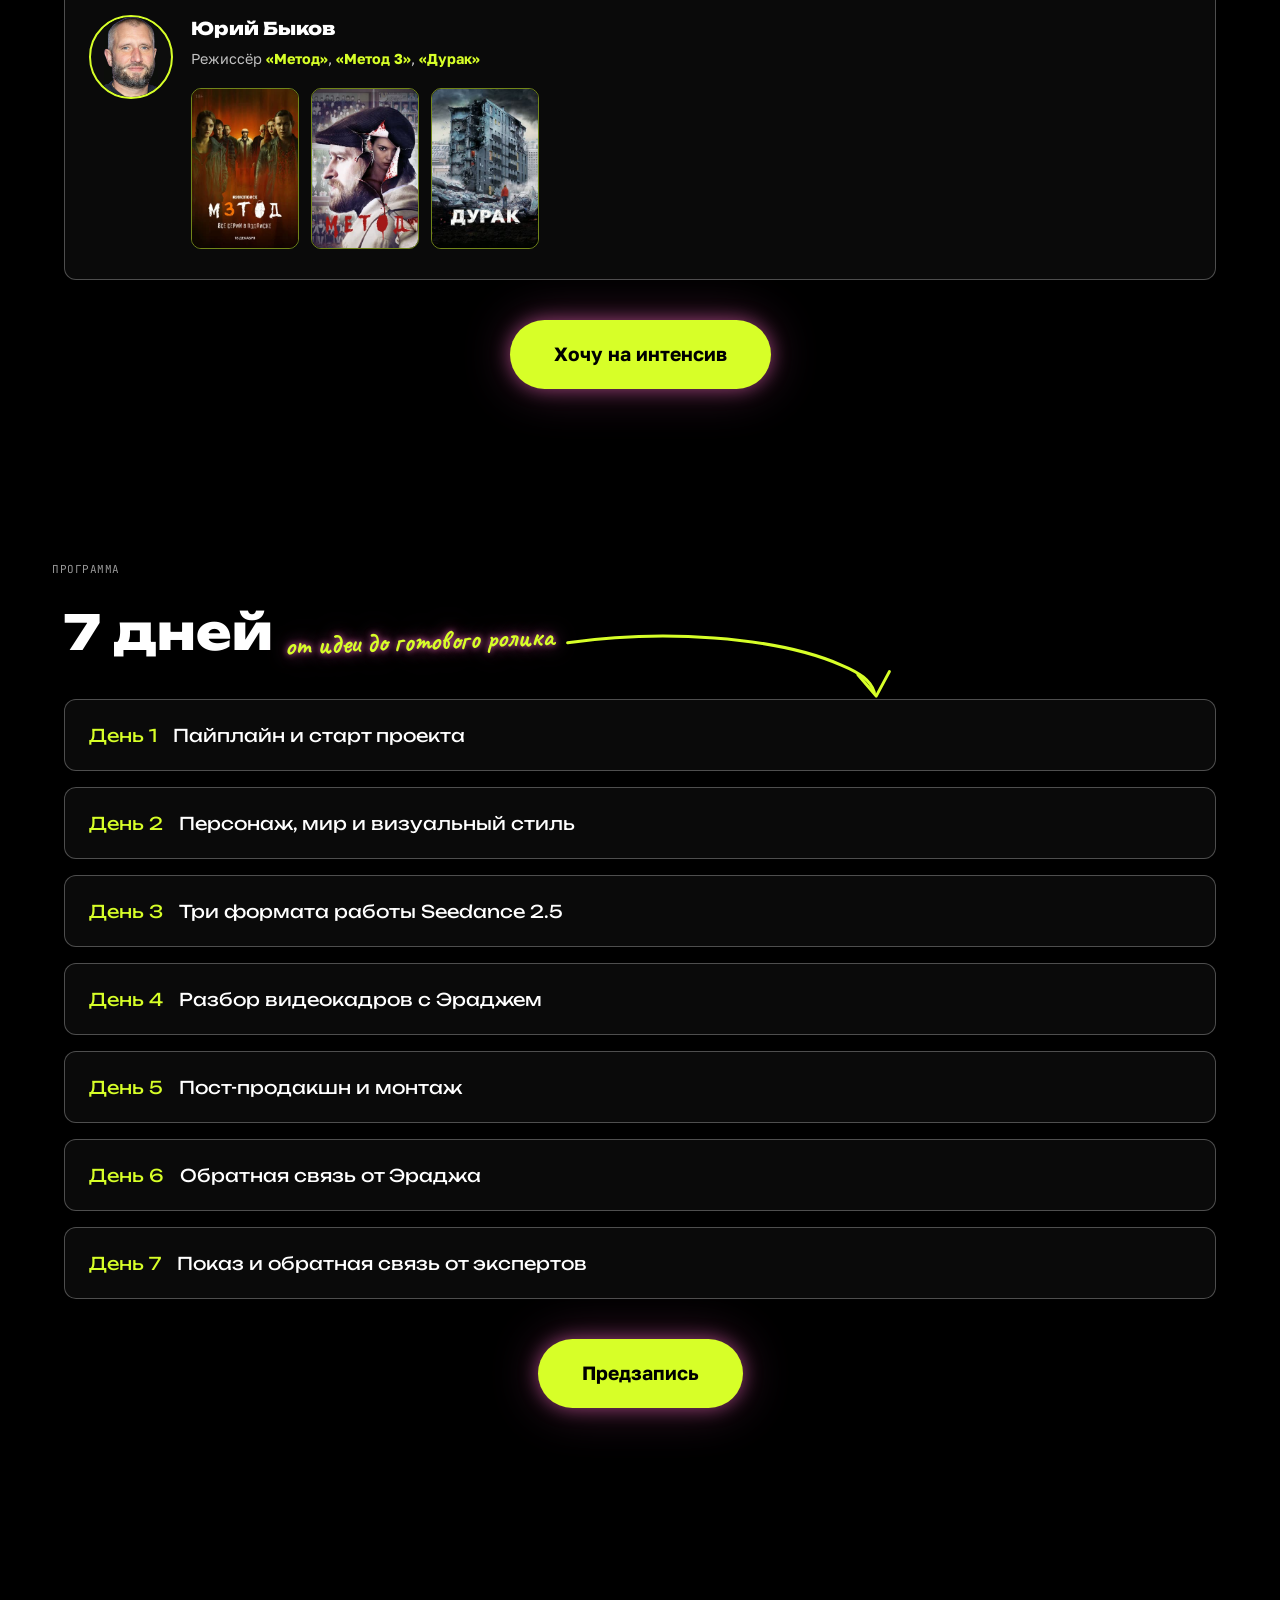
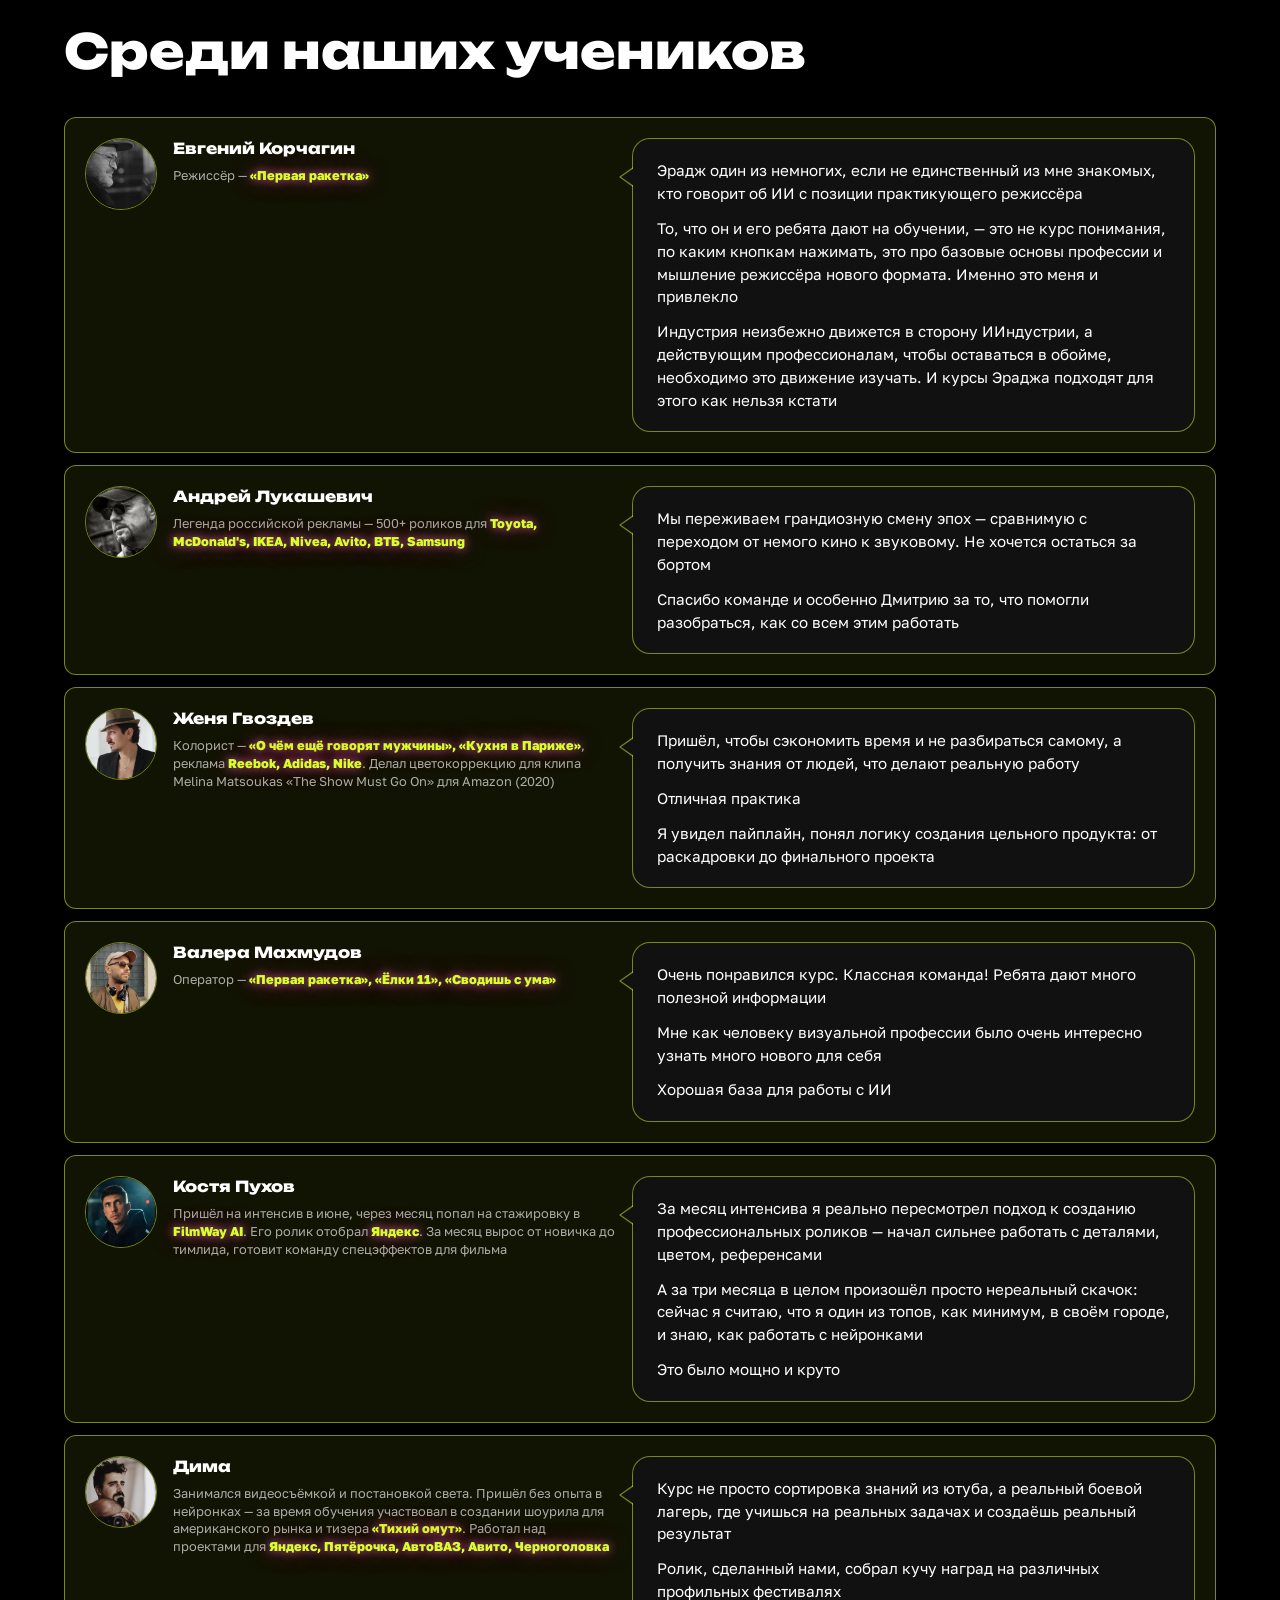
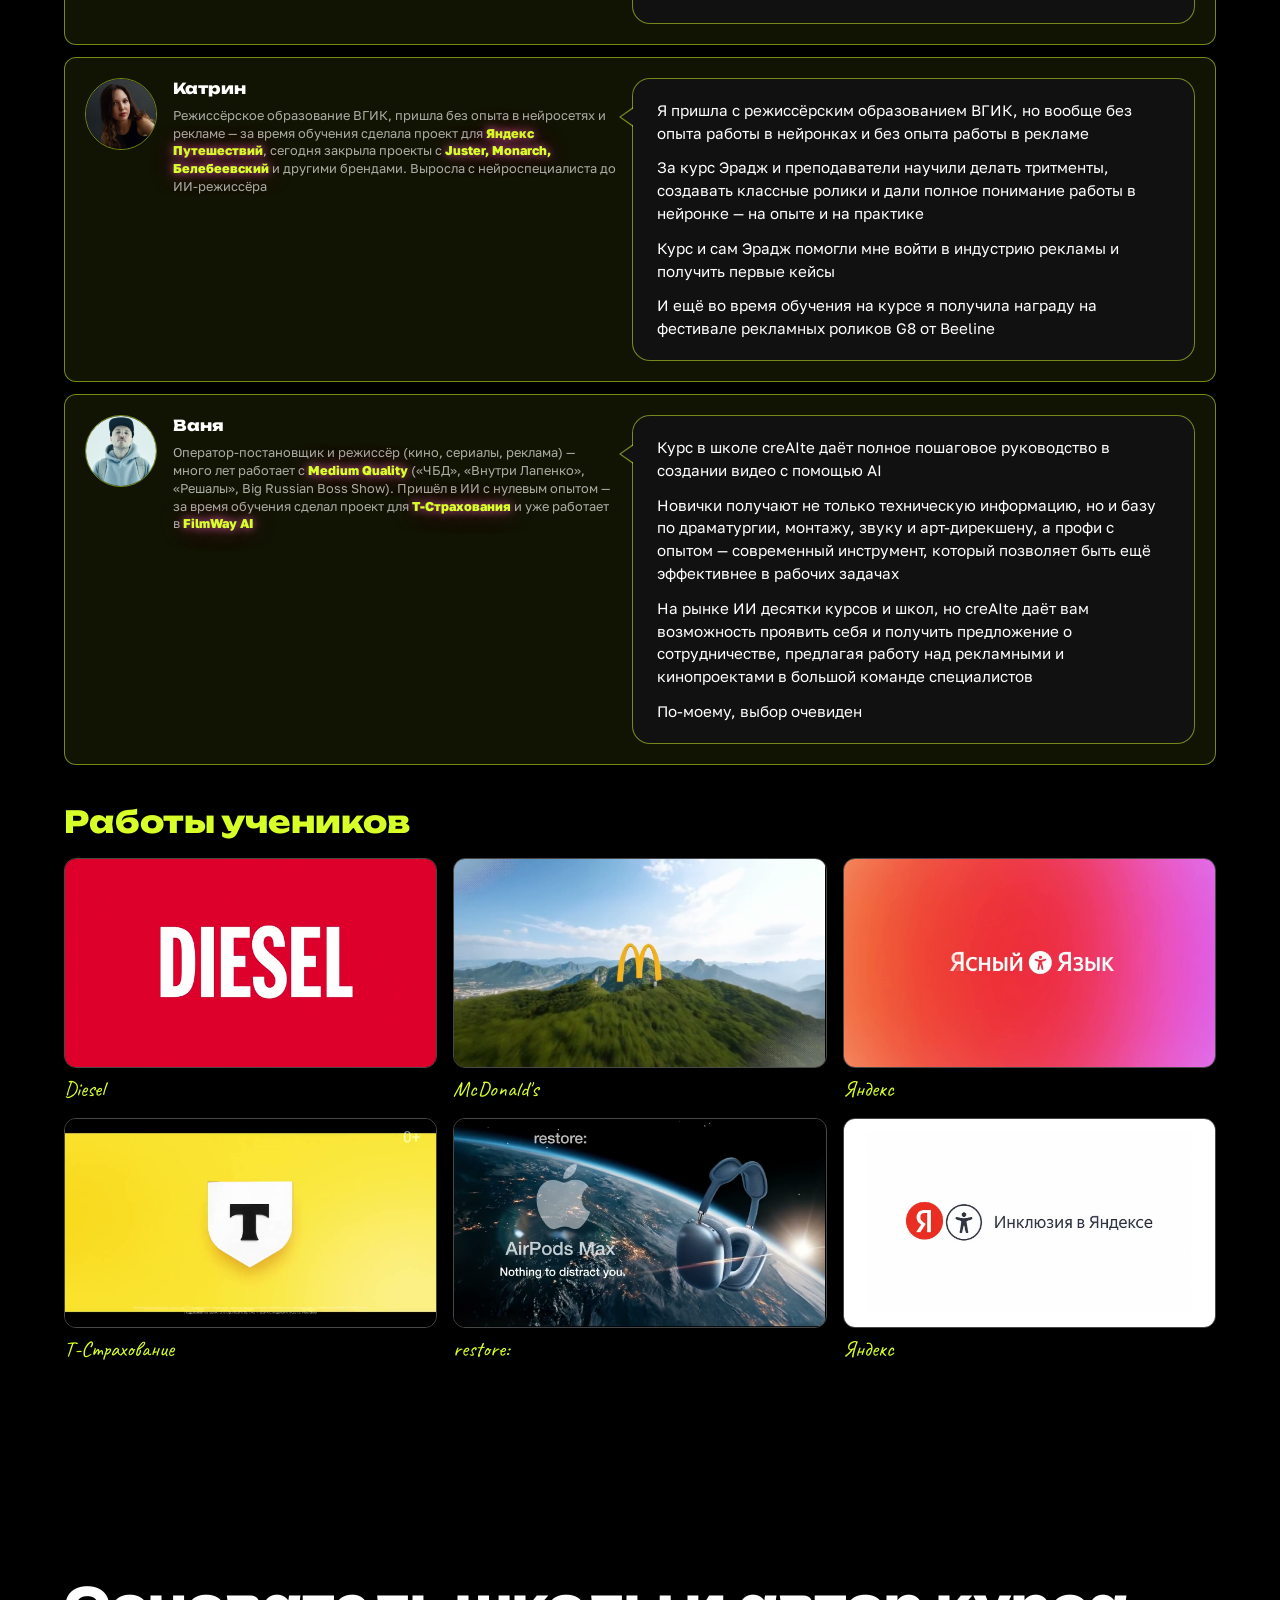
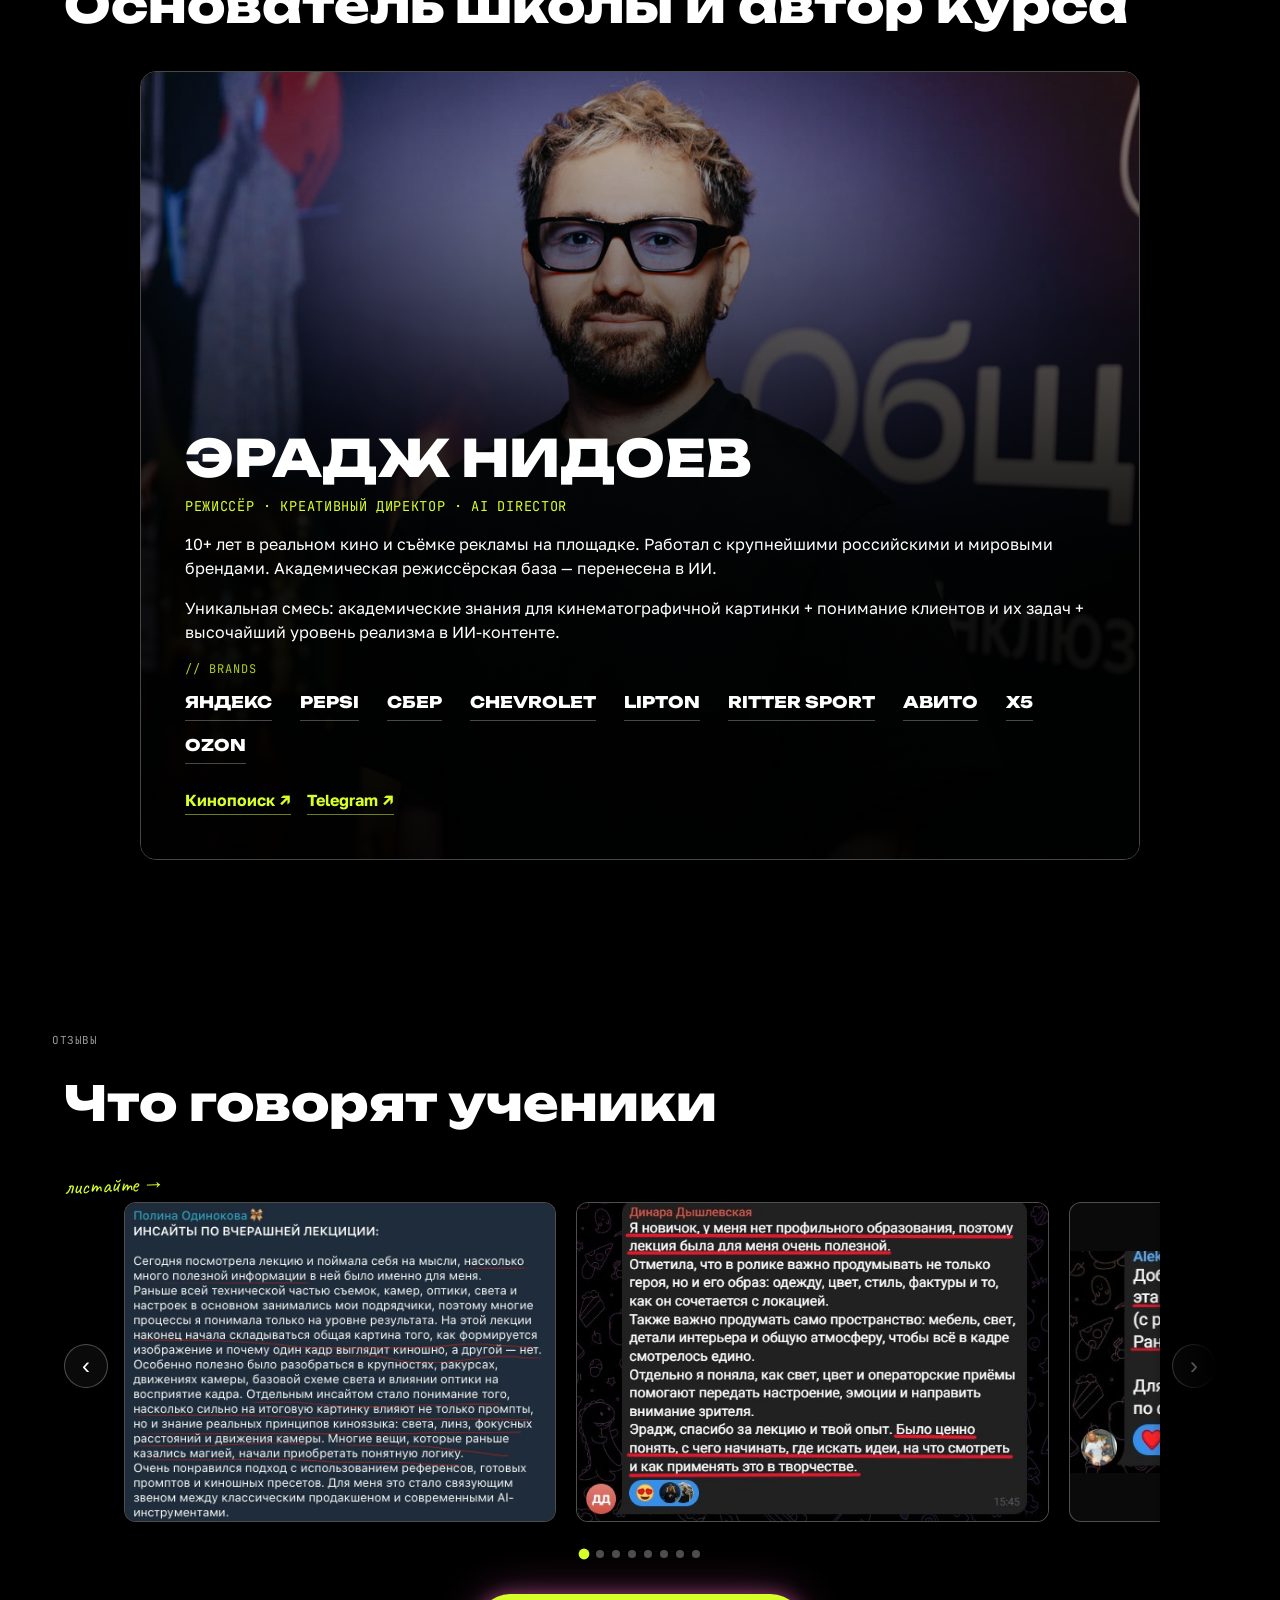
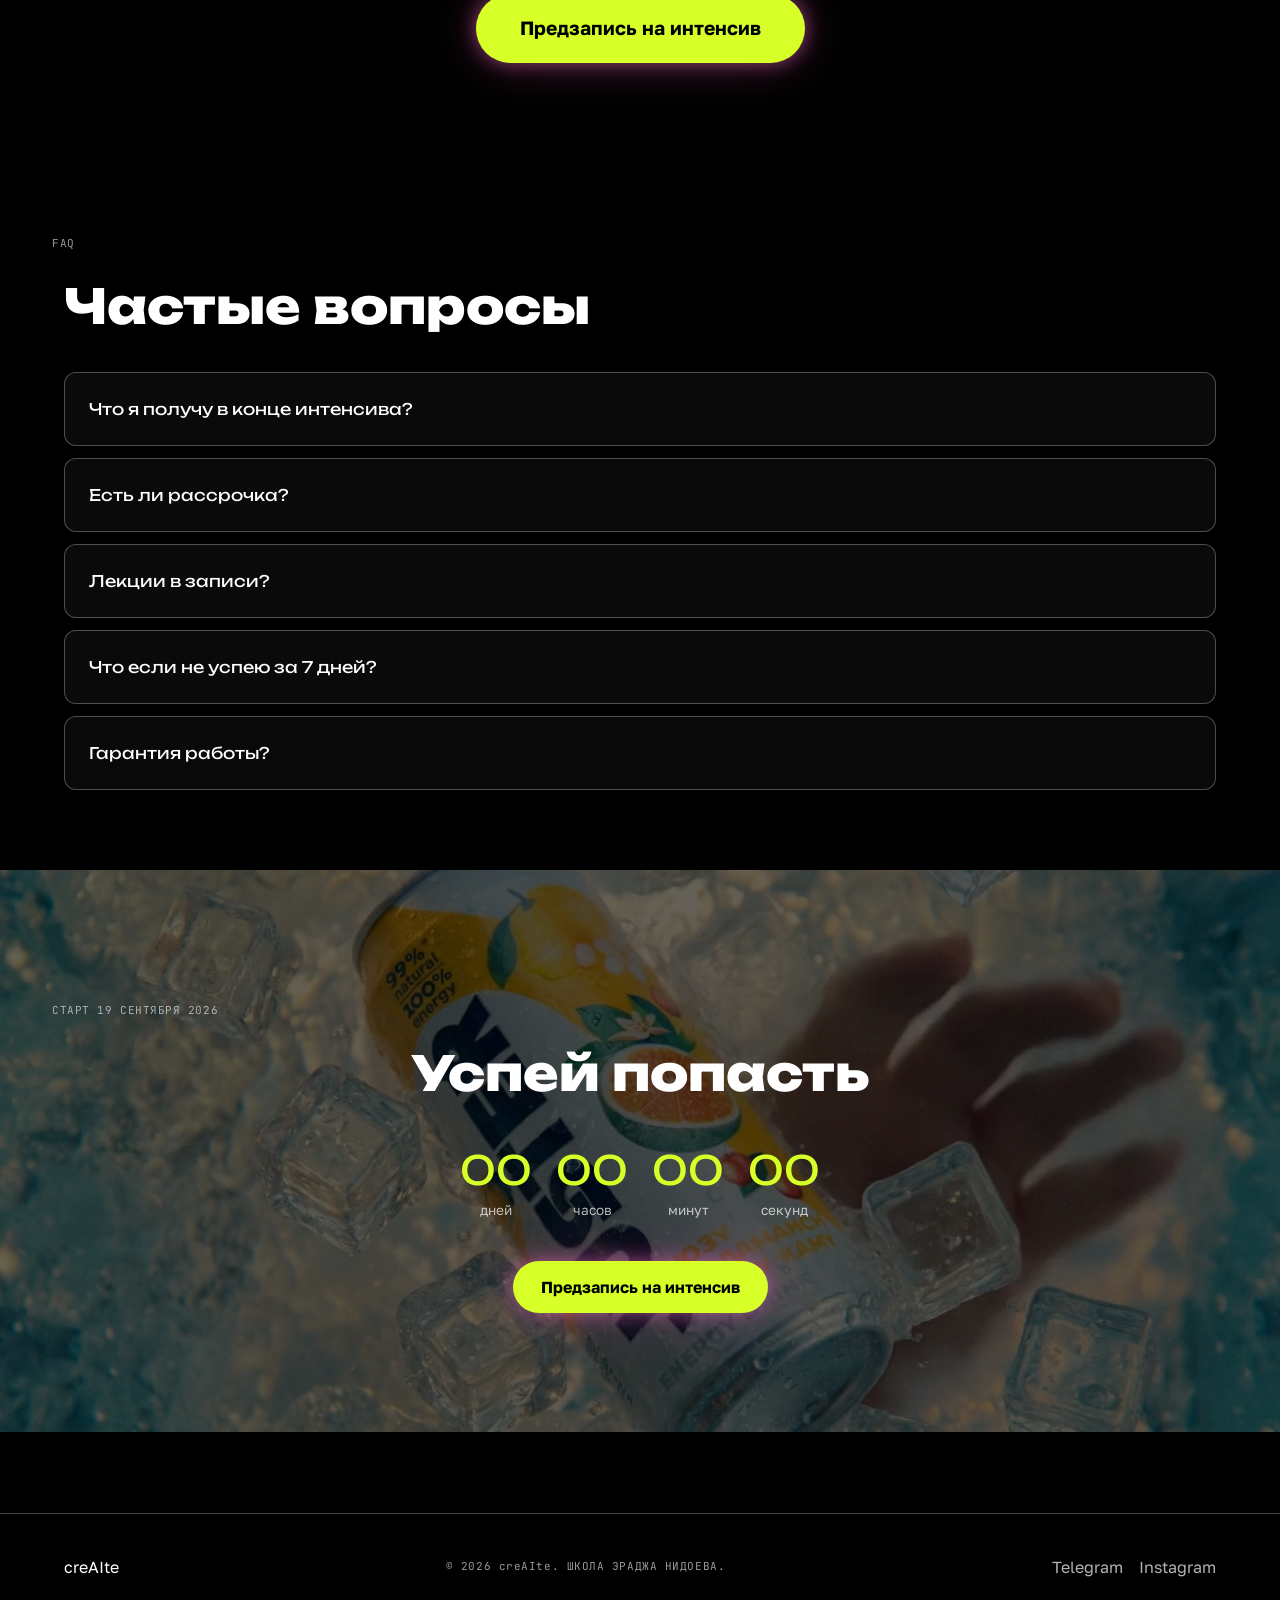
==== commit f3f20d00: "add a /price variant of the landing, one file for both" ====
--- a/index.html
+++ b/index.html
@@ -6,7 +6,14 @@
      already drawn while the page (and GSAP, from a CDN) is still loading.
      main.js removes it again if animation is skipped, so the strokes
      still show when GSAP never arrives. -->
-<script>document.documentElement.className += ' js-anim';</script>
+<script>
+  document.documentElement.className += ' js-anim';
+  // вариант с ценой живёт по адресу /price — это тот же файл,
+  // .htaccess отдаёт его без редиректа, поэтому в адресе остаётся /price
+  if (location.pathname.replace(/\/+$/, '') === '/price') {
+    document.documentElement.className += ' with-price';
+  }
+</script>
 
 <meta name="viewport" content="width=device-width, initial-scale=1.0">
 <title>Интенсив по Seedance 2.5 — creAIte</title>
@@ -27,7 +34,7 @@
      stack and swaps when the faces land. -->
 <link href="https://fonts.googleapis.com/css2?family=Caveat:wght@400;600&family=Golos+Text:wght@400;500;700&family=JetBrains+Mono:wght@400;500&family=Unbounded:wght@700;800&display=swap" rel="stylesheet" media="print" onload="this.media='all'">
 <noscript><link href="https://fonts.googleapis.com/css2?family=Caveat:wght@400;600&family=Golos+Text:wght@400;500;700&family=JetBrains+Mono:wght@400;500&family=Unbounded:wght@700;800&display=swap" rel="stylesheet"></noscript>
-<link rel="stylesheet" href="css/style.css?v=31">
+<link rel="stylesheet" href="css/style.css?v=32">
 </head>
 <body>
 <header class="site-header" id="site-header">
@@ -632,6 +639,15 @@
     </div>
   </section>
 
+  <section class="price" id="price">
+    <div class="container price__inner">
+      <p class="chalk-note price__label">Стоимость</p>
+      <p class="price__value">28 000 <span class="price__cur">₽</span></p>
+      <p class="price__note">За 7 дней интенсива на реальном проекте для Okko</p>
+      <a href="https://t.me/creAite_school_bot?start=c1788255974978-ds" class="btn btn-cta btn--lg price__cta" target="_blank" rel="noopener">Записаться на интенсив</a>
+    </div>
+  </section>
+
   <section class="testimonials" id="testimonials">
     <div class="container">
       <p class="meta meta--tl">Отзывы</p>
--- a/css/style.css
+++ b/css/style.css
@@ -1229,3 +1229,30 @@
 
 /* .meta upper-cases its line, which would spell the brand CREAITE */
 .brand-name { text-transform: none; }
+
+/* Блок цены. По обычному адресу его нет вовсе, он появляется только на
+   /price — так две версии лендинга живут в одном файле и не расходятся
+   при правках. */
+.price { display: none; }
+.with-price .price { display: block; padding: 80px 0; }
+.price__inner { text-align: center; }
+.price__label { display: inline-block; margin-bottom: 18px; }
+.price__value {
+  font-family: var(--font-display);
+  font-weight: 800;
+  font-size: clamp(3.2rem, 9vw, 6rem);
+  line-height: 1;
+  color: var(--acid);
+  text-shadow: 0 0 16px rgba(255, 110, 199, 0.75),
+               0 0 48px rgba(255, 110, 199, 0.5),
+               0 0 110px rgba(255, 110, 199, 0.3);
+}
+.price__cur { font-size: 0.6em; }
+.price__note {
+  max-width: 26ch;
+  margin: 22px auto 0;
+  font-size: clamp(1rem, 1.6vw, 1.15rem);
+  line-height: 1.4;
+  color: rgba(255, 255, 255, 0.75);
+}
+.price__cta { display: block; width: fit-content; margin: 34px auto 0; }
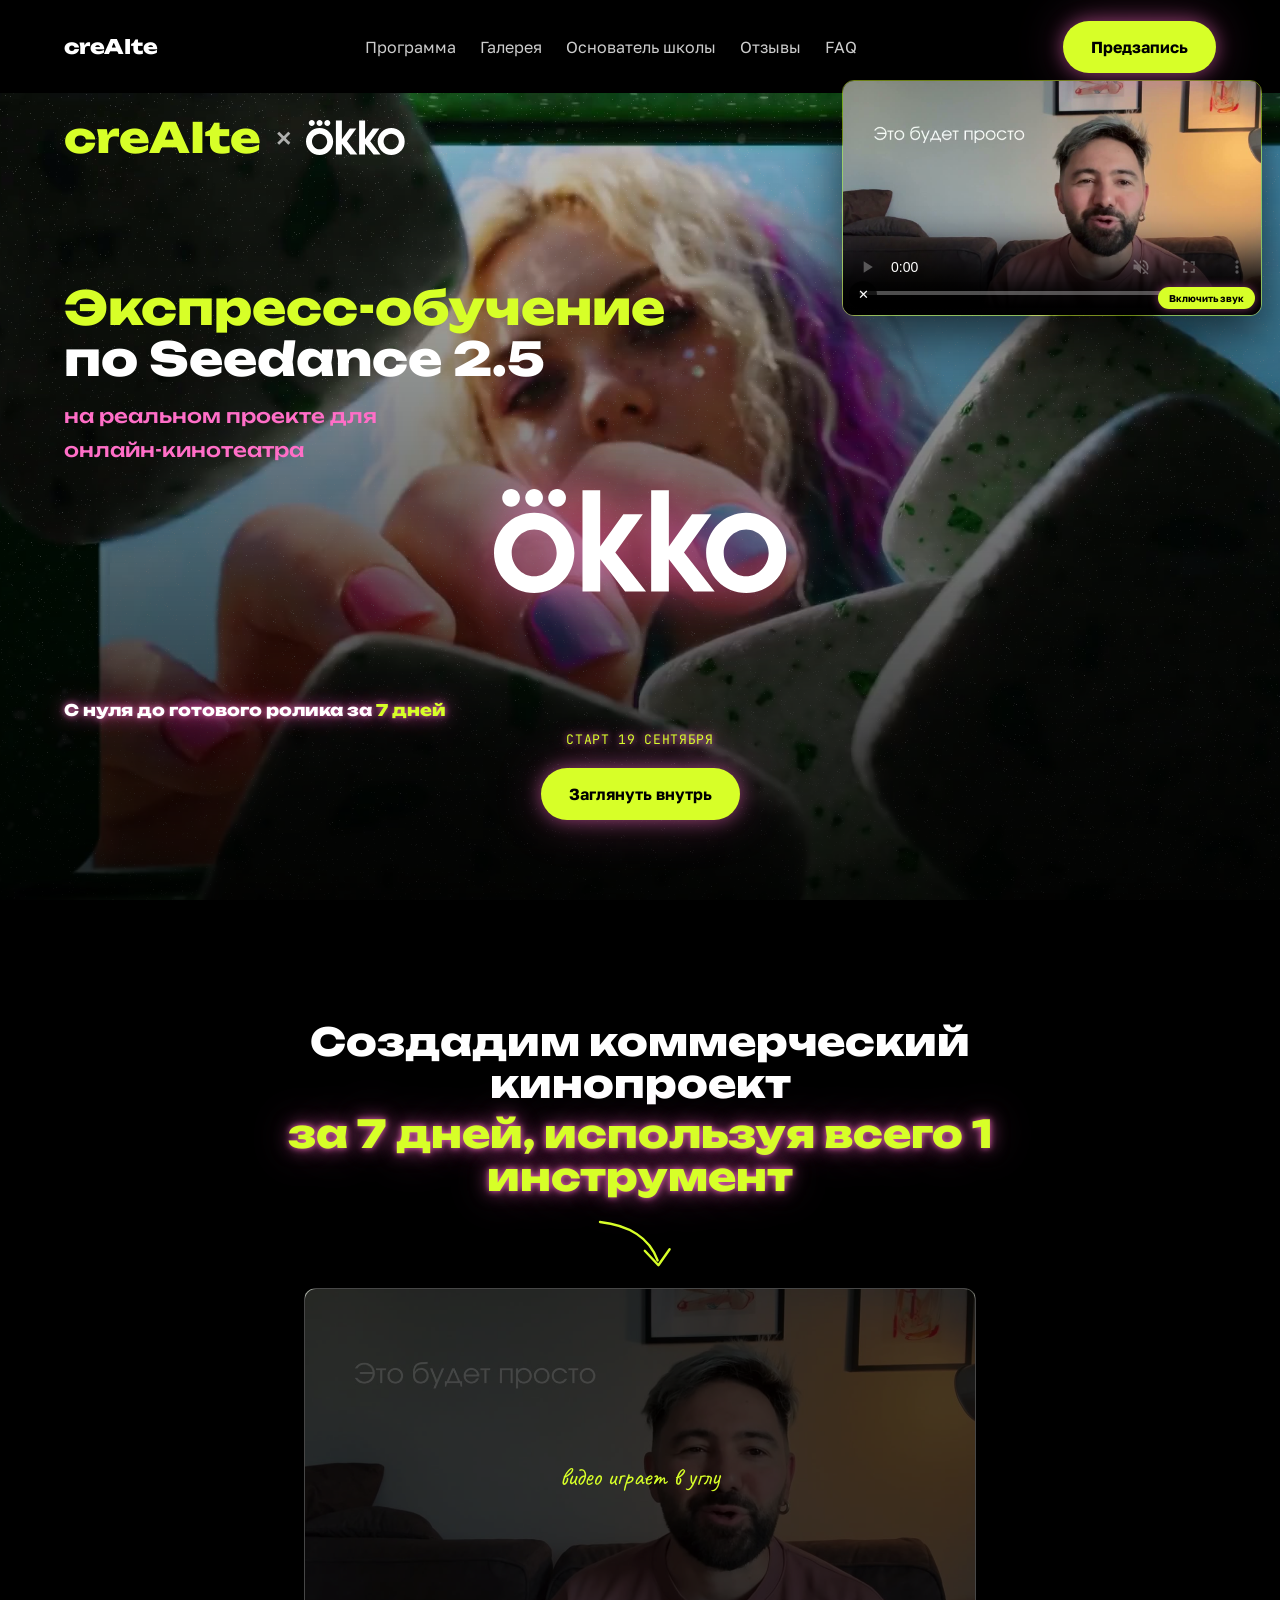
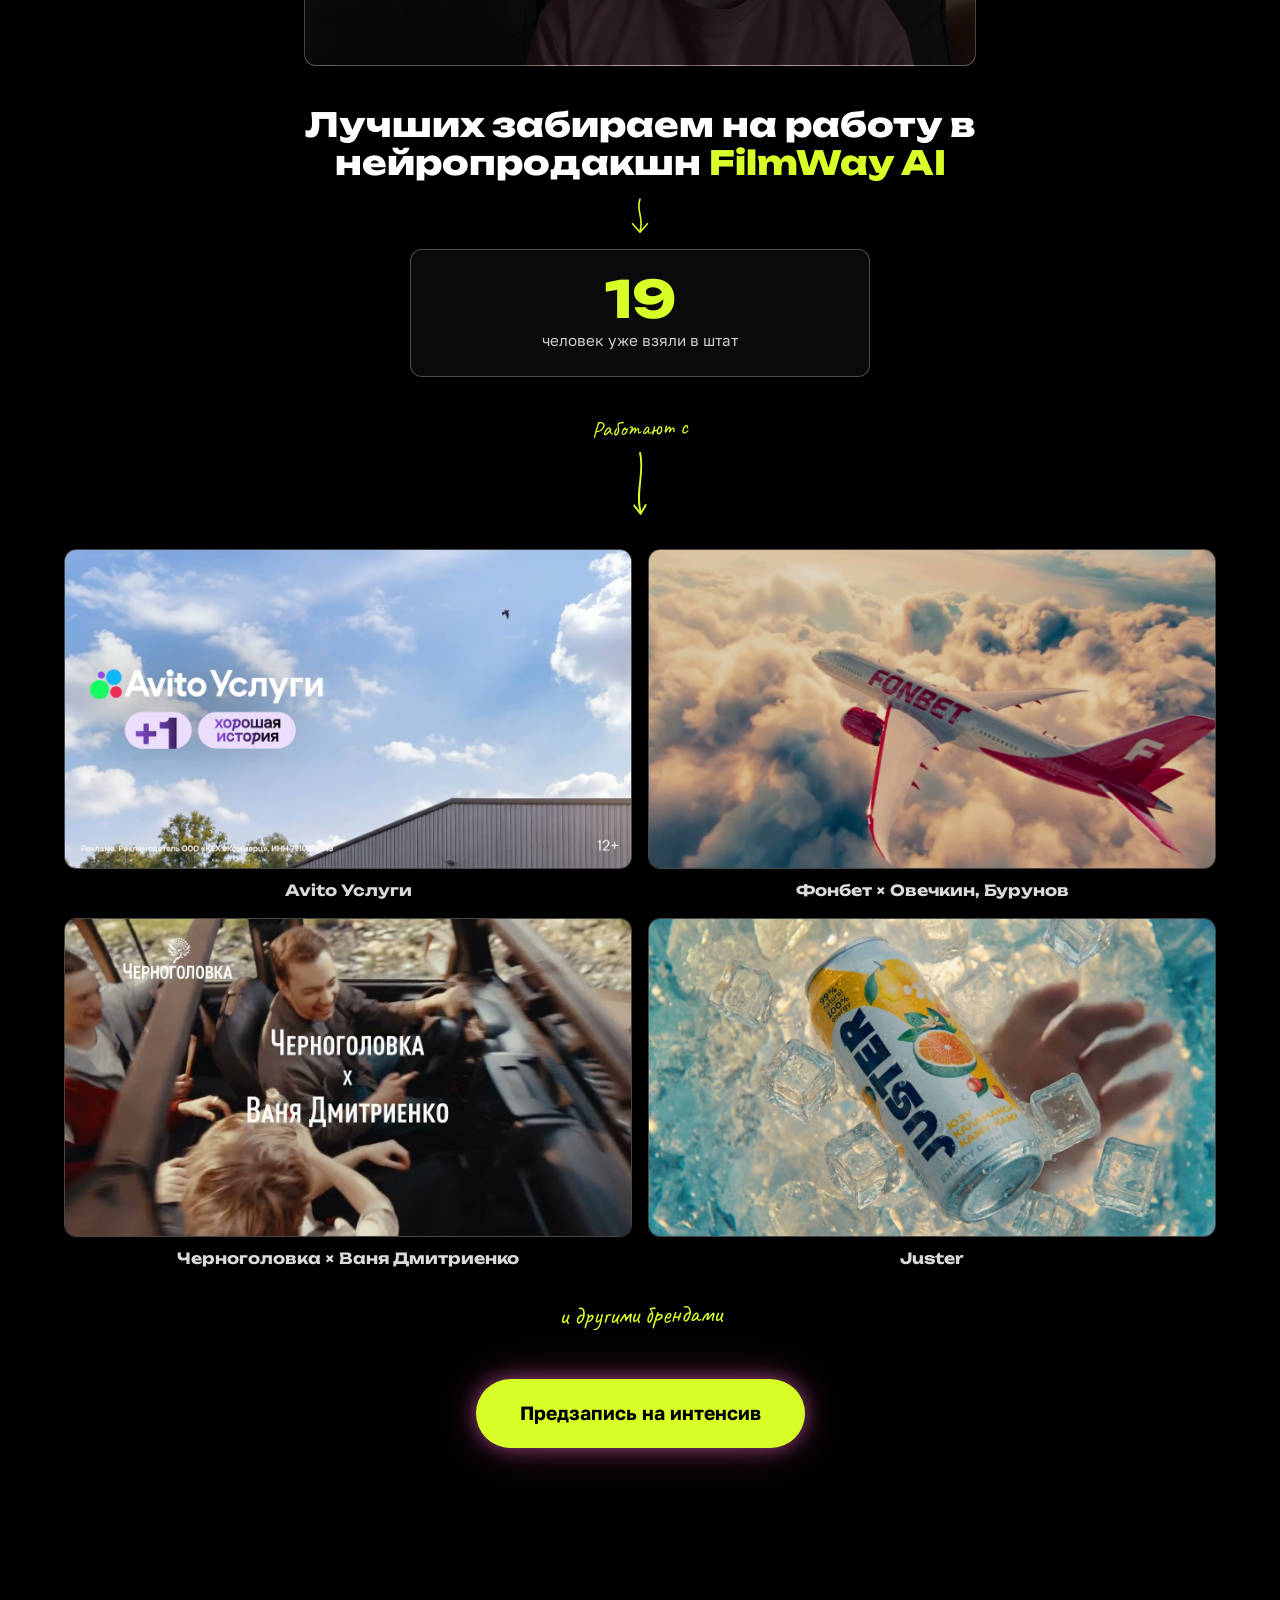
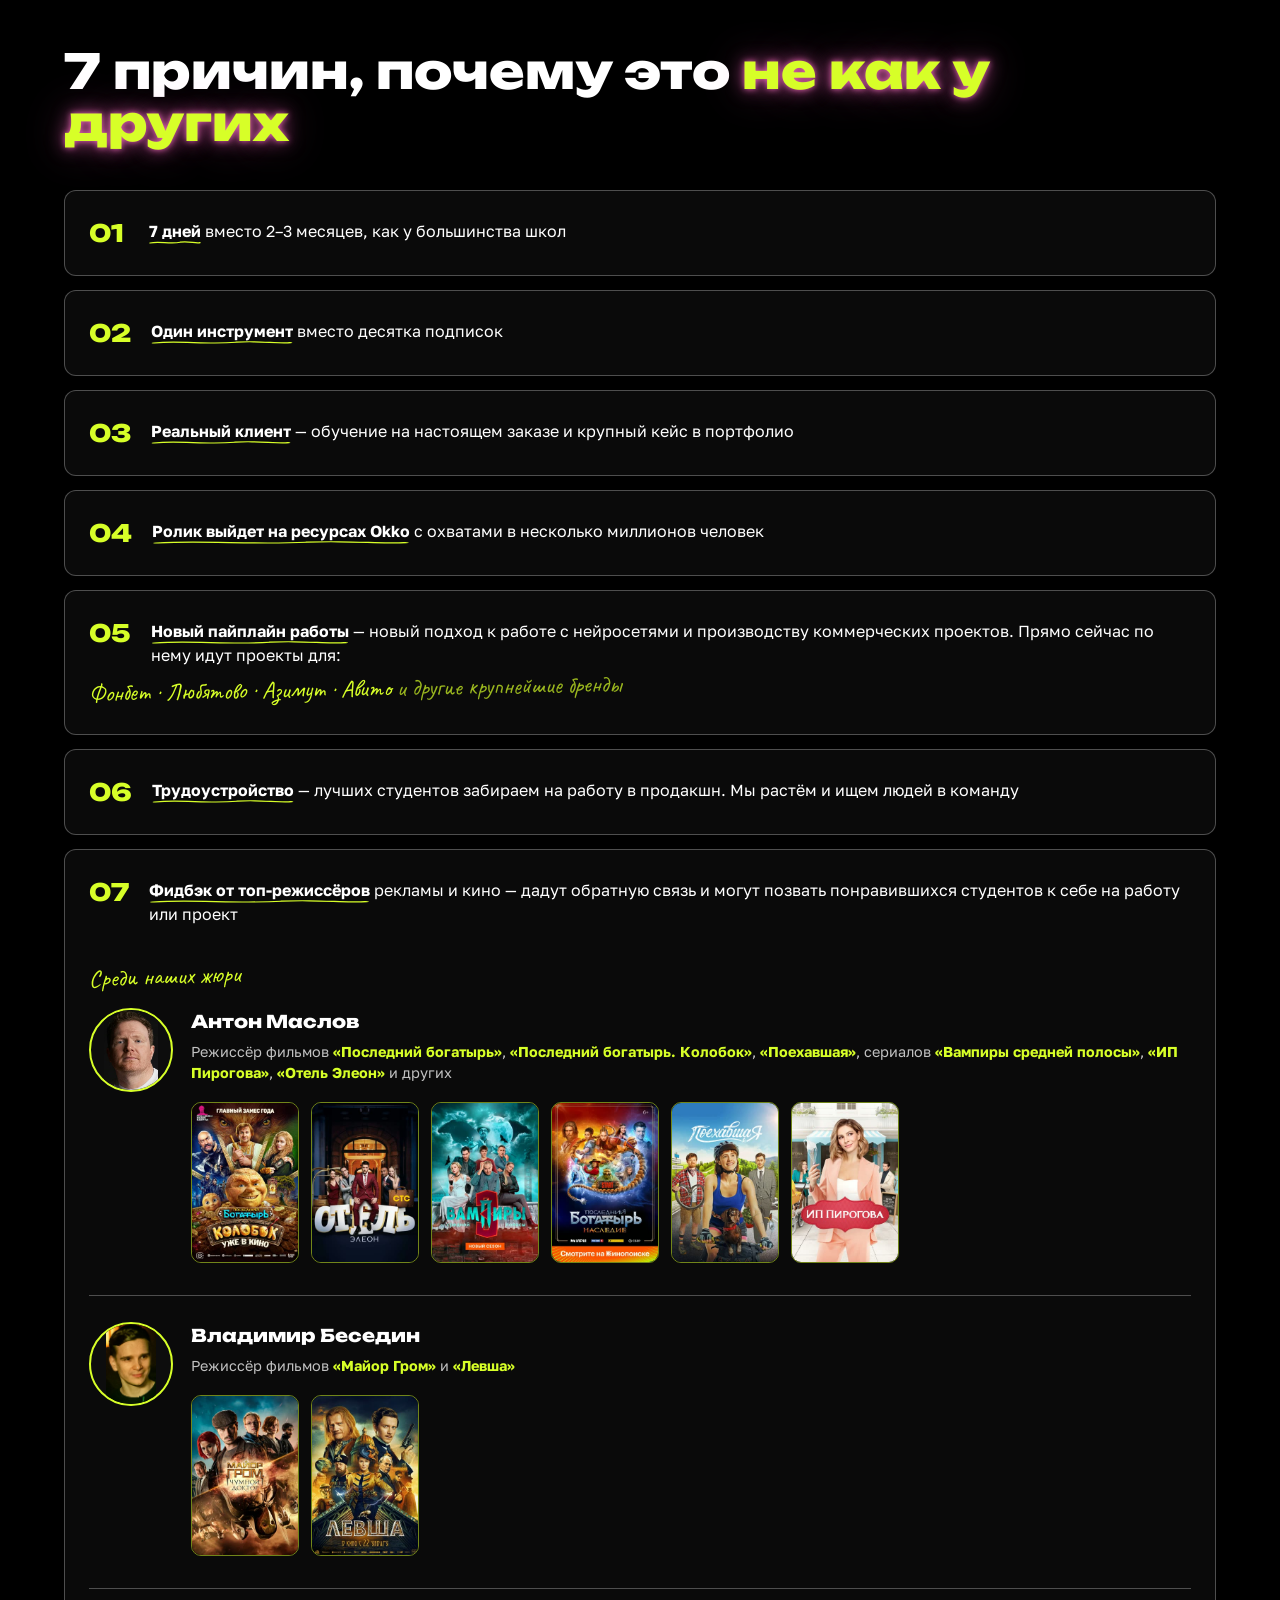
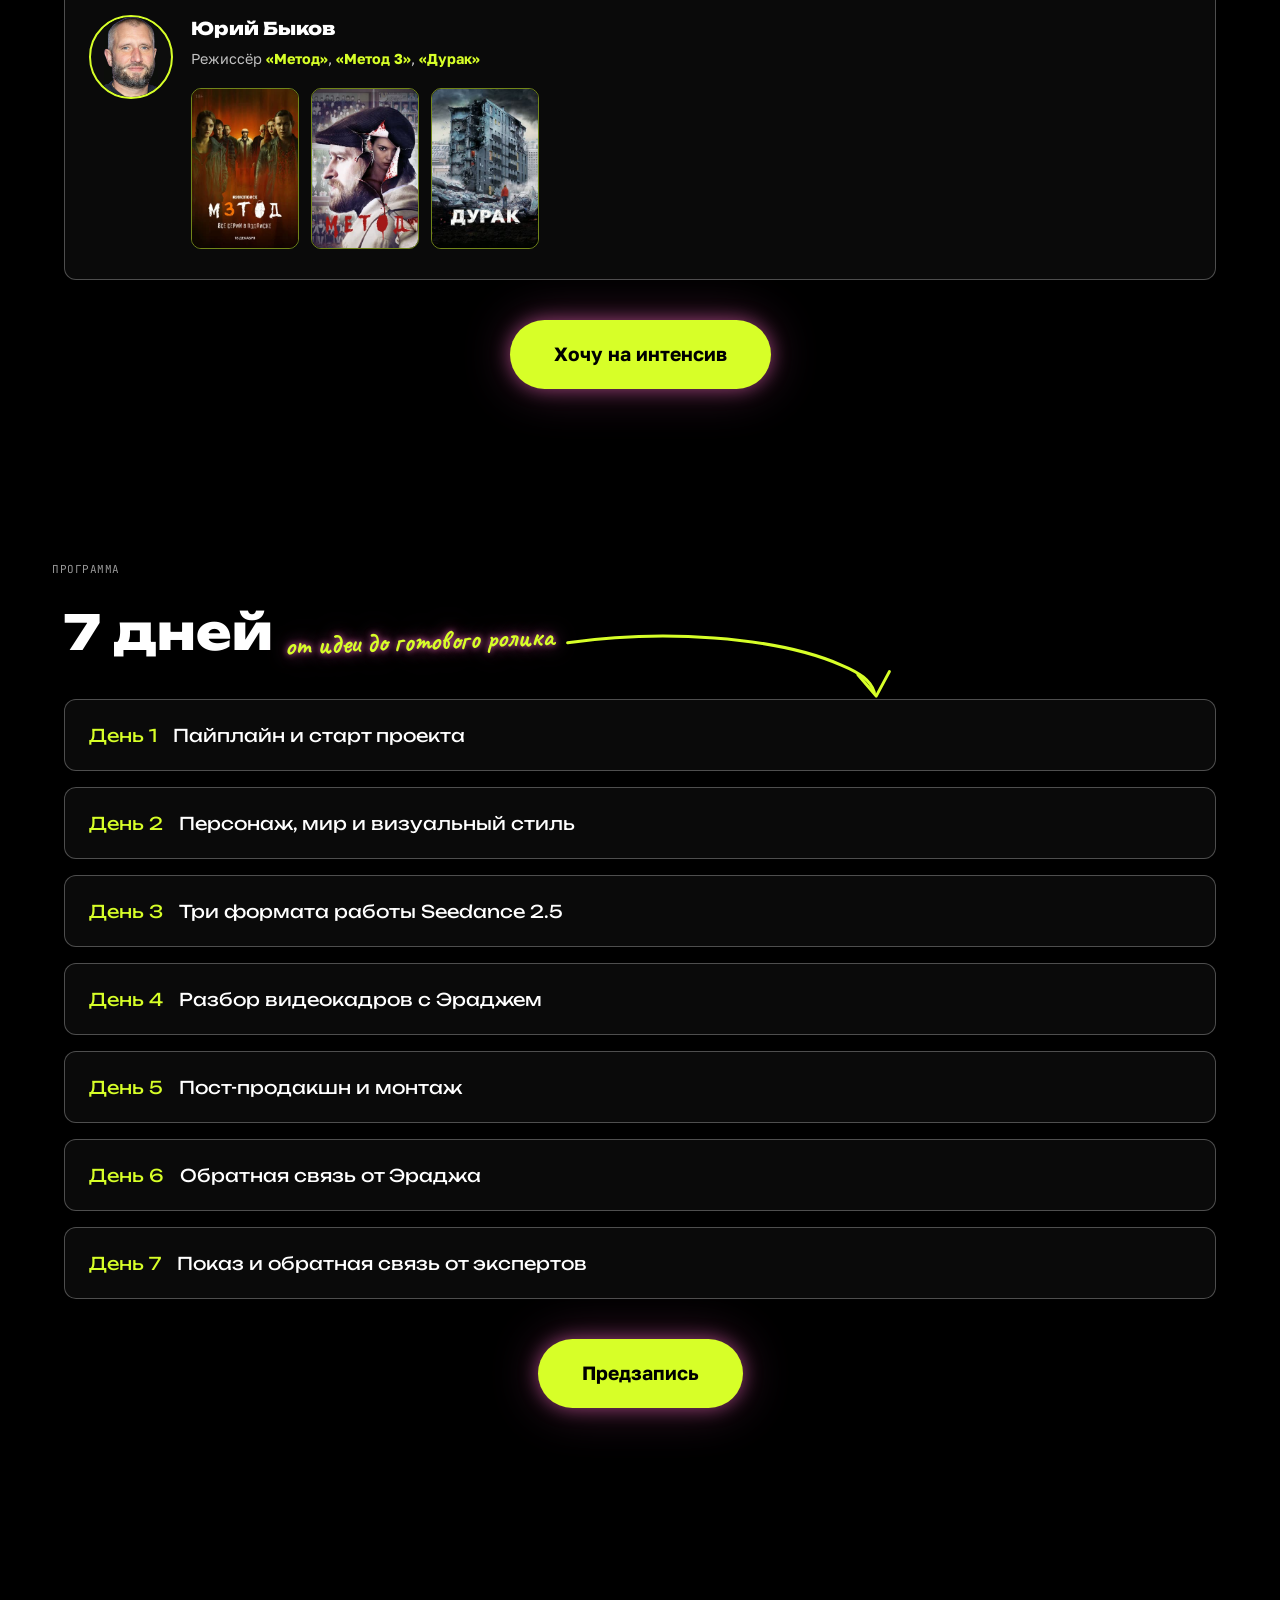
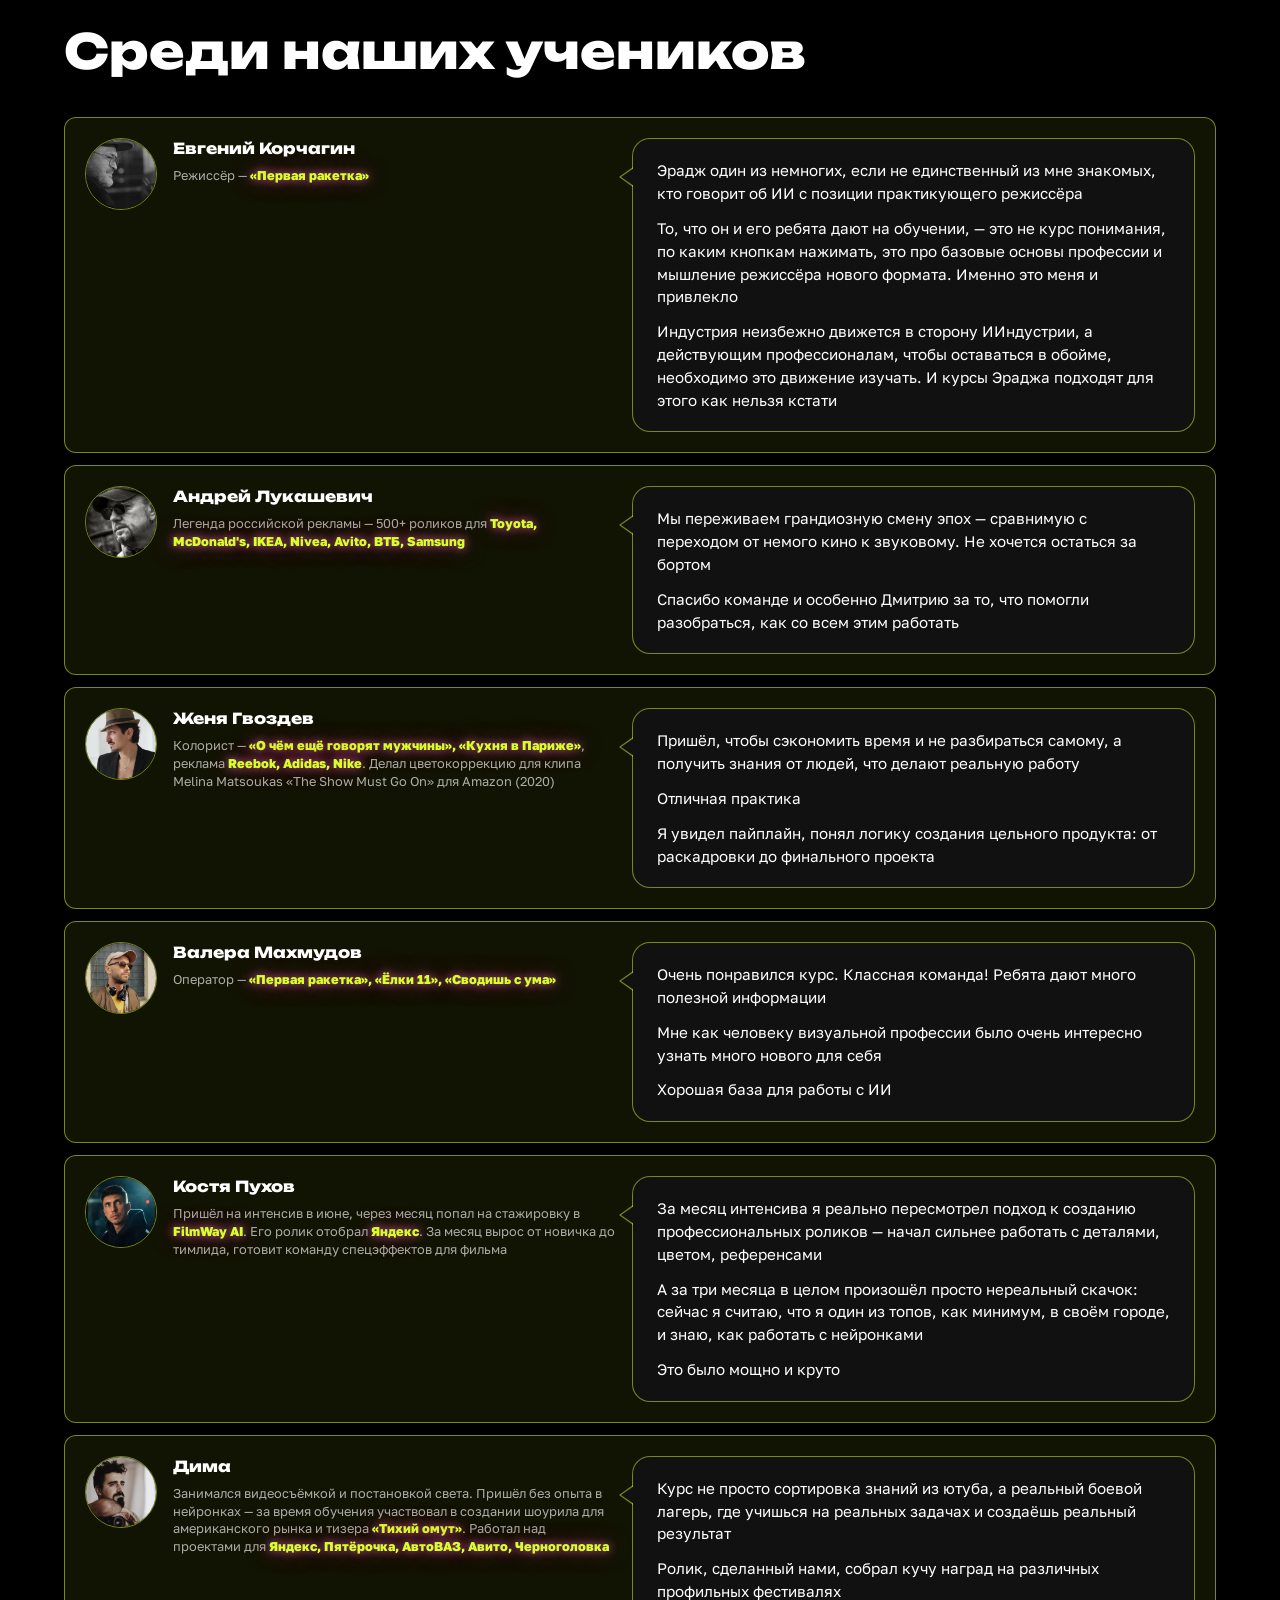
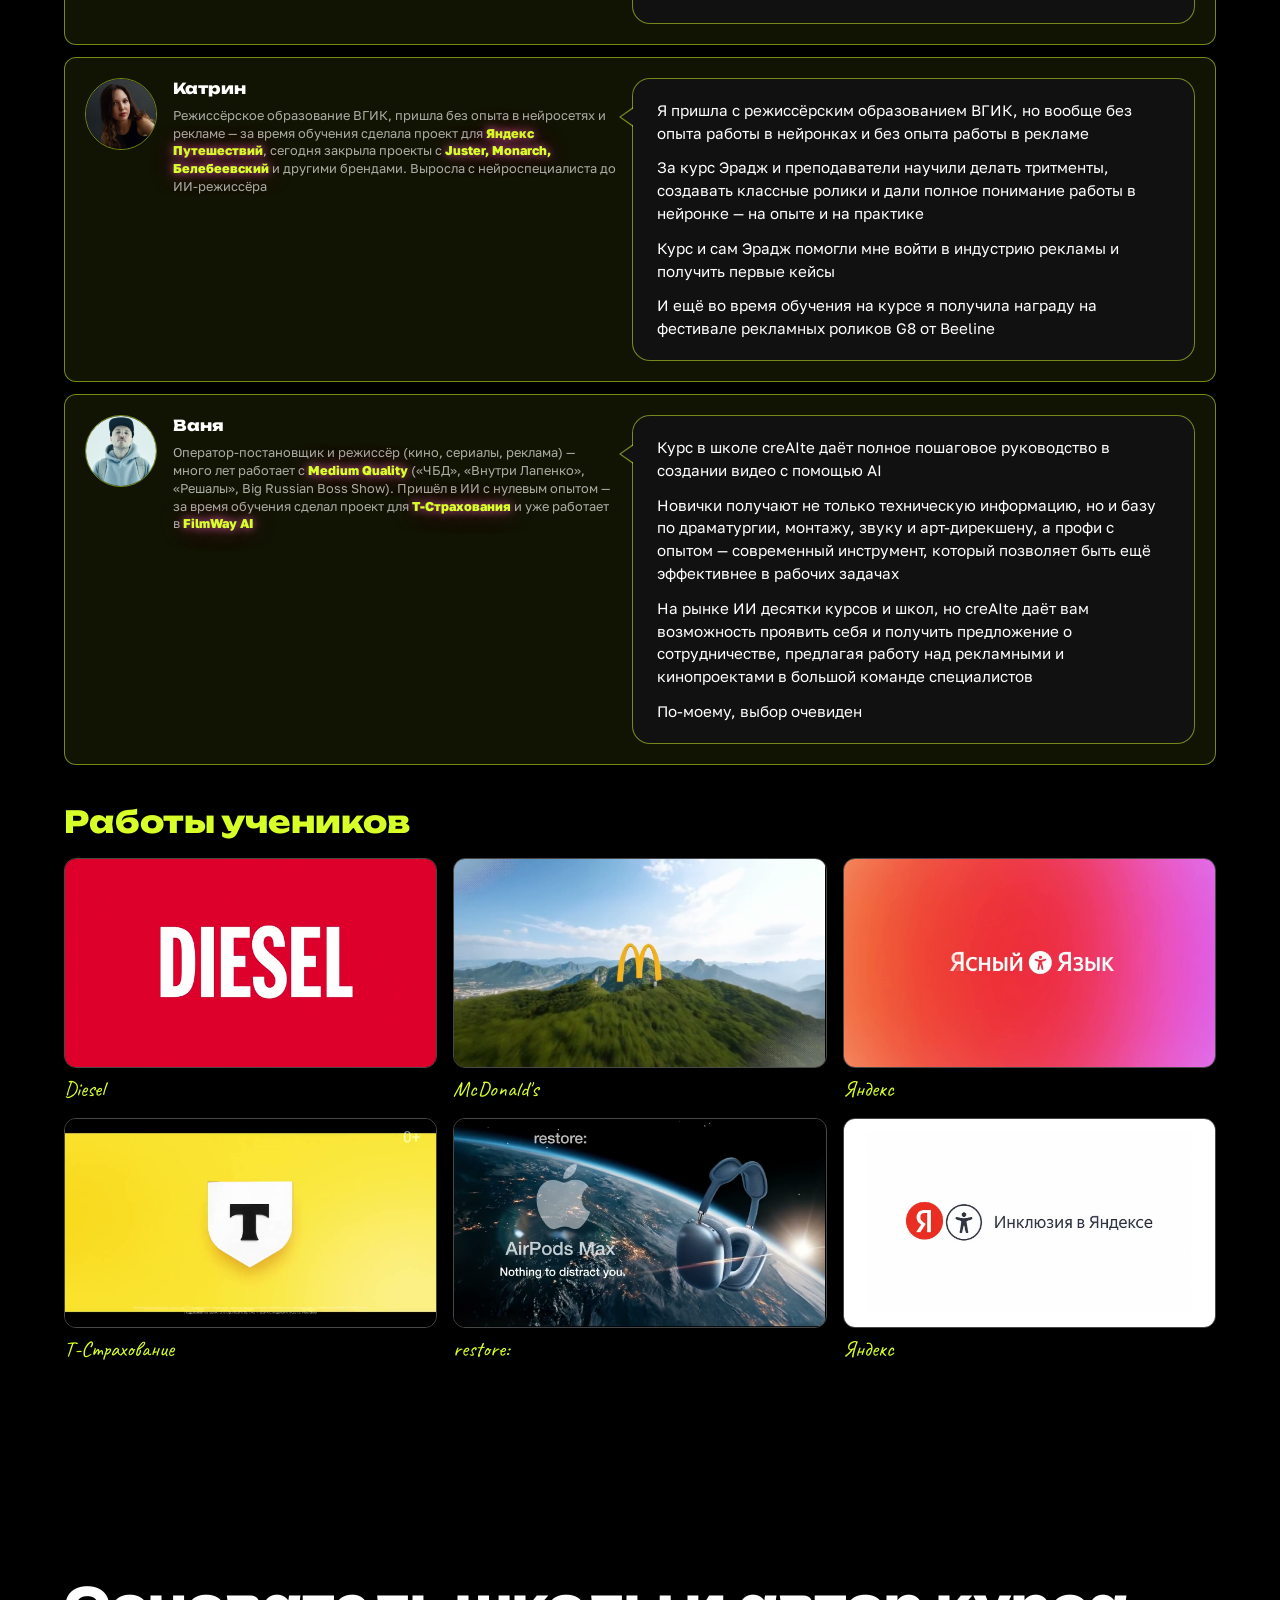
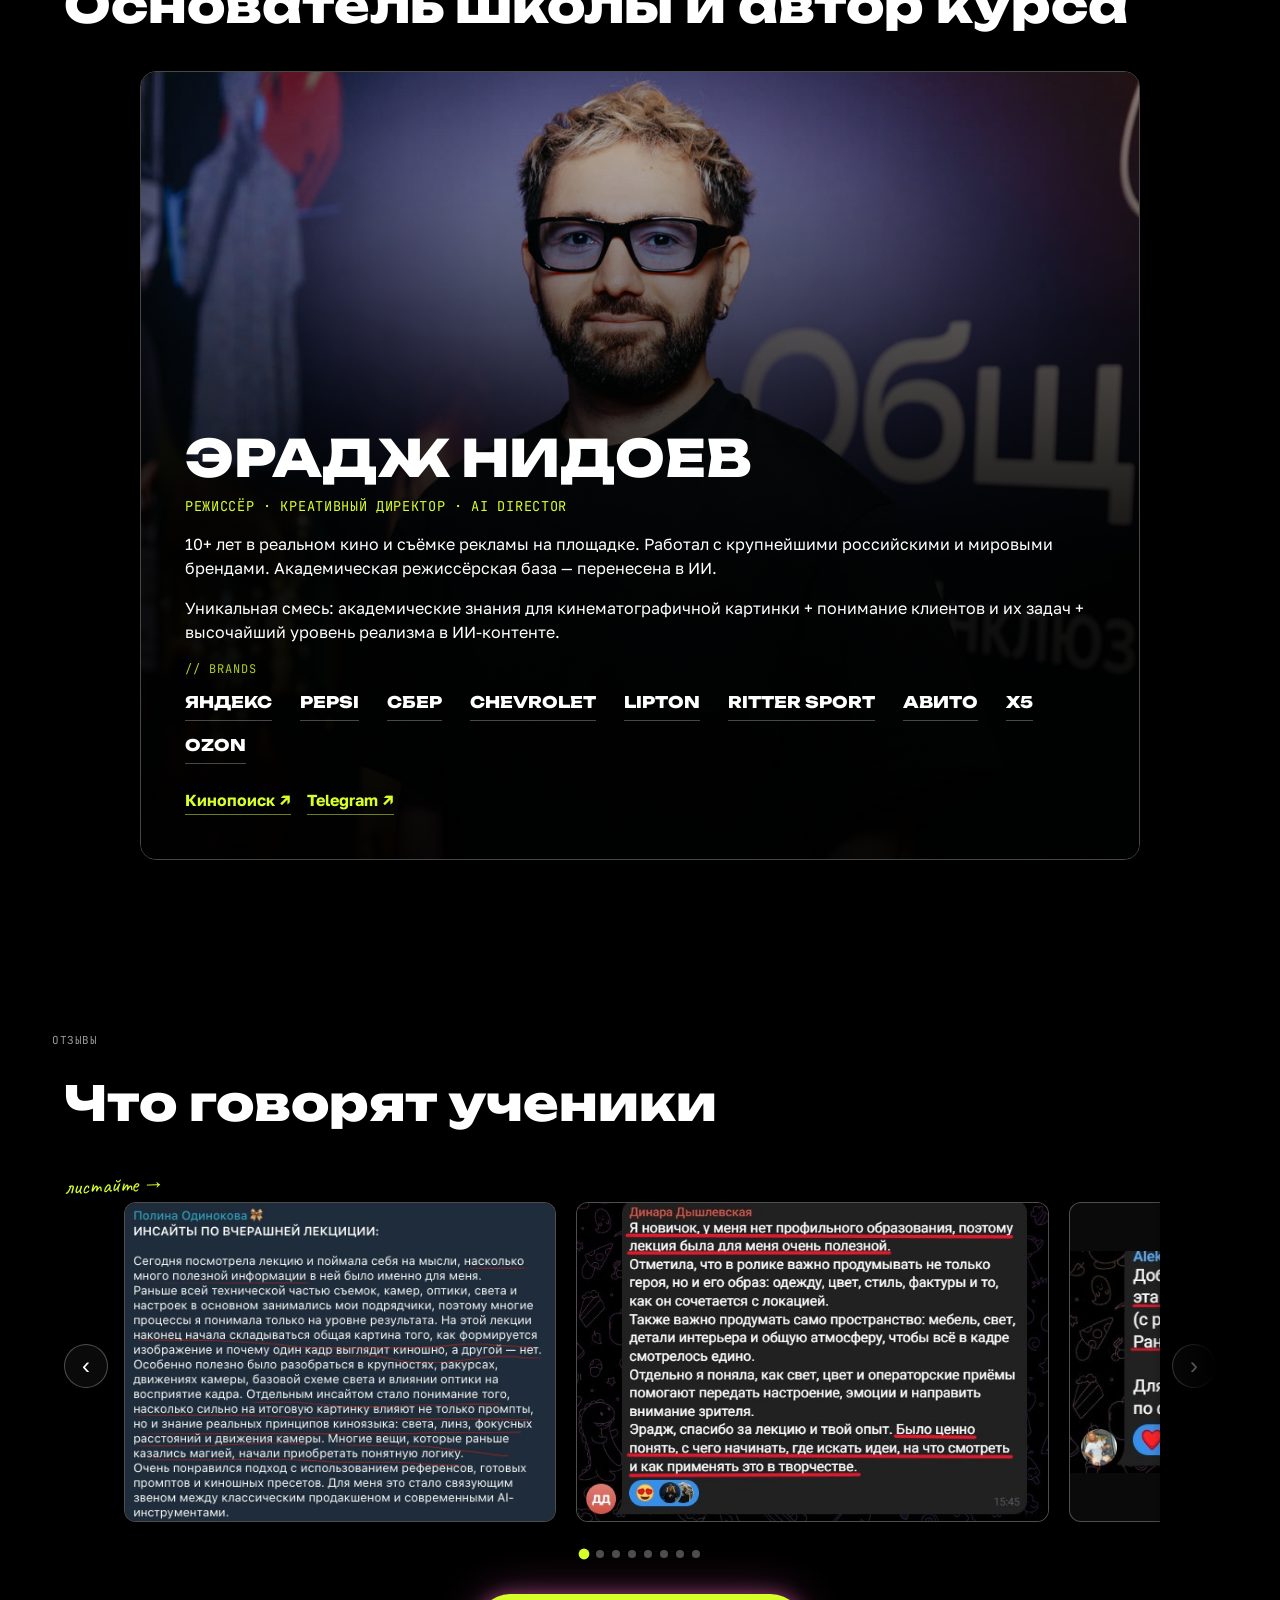
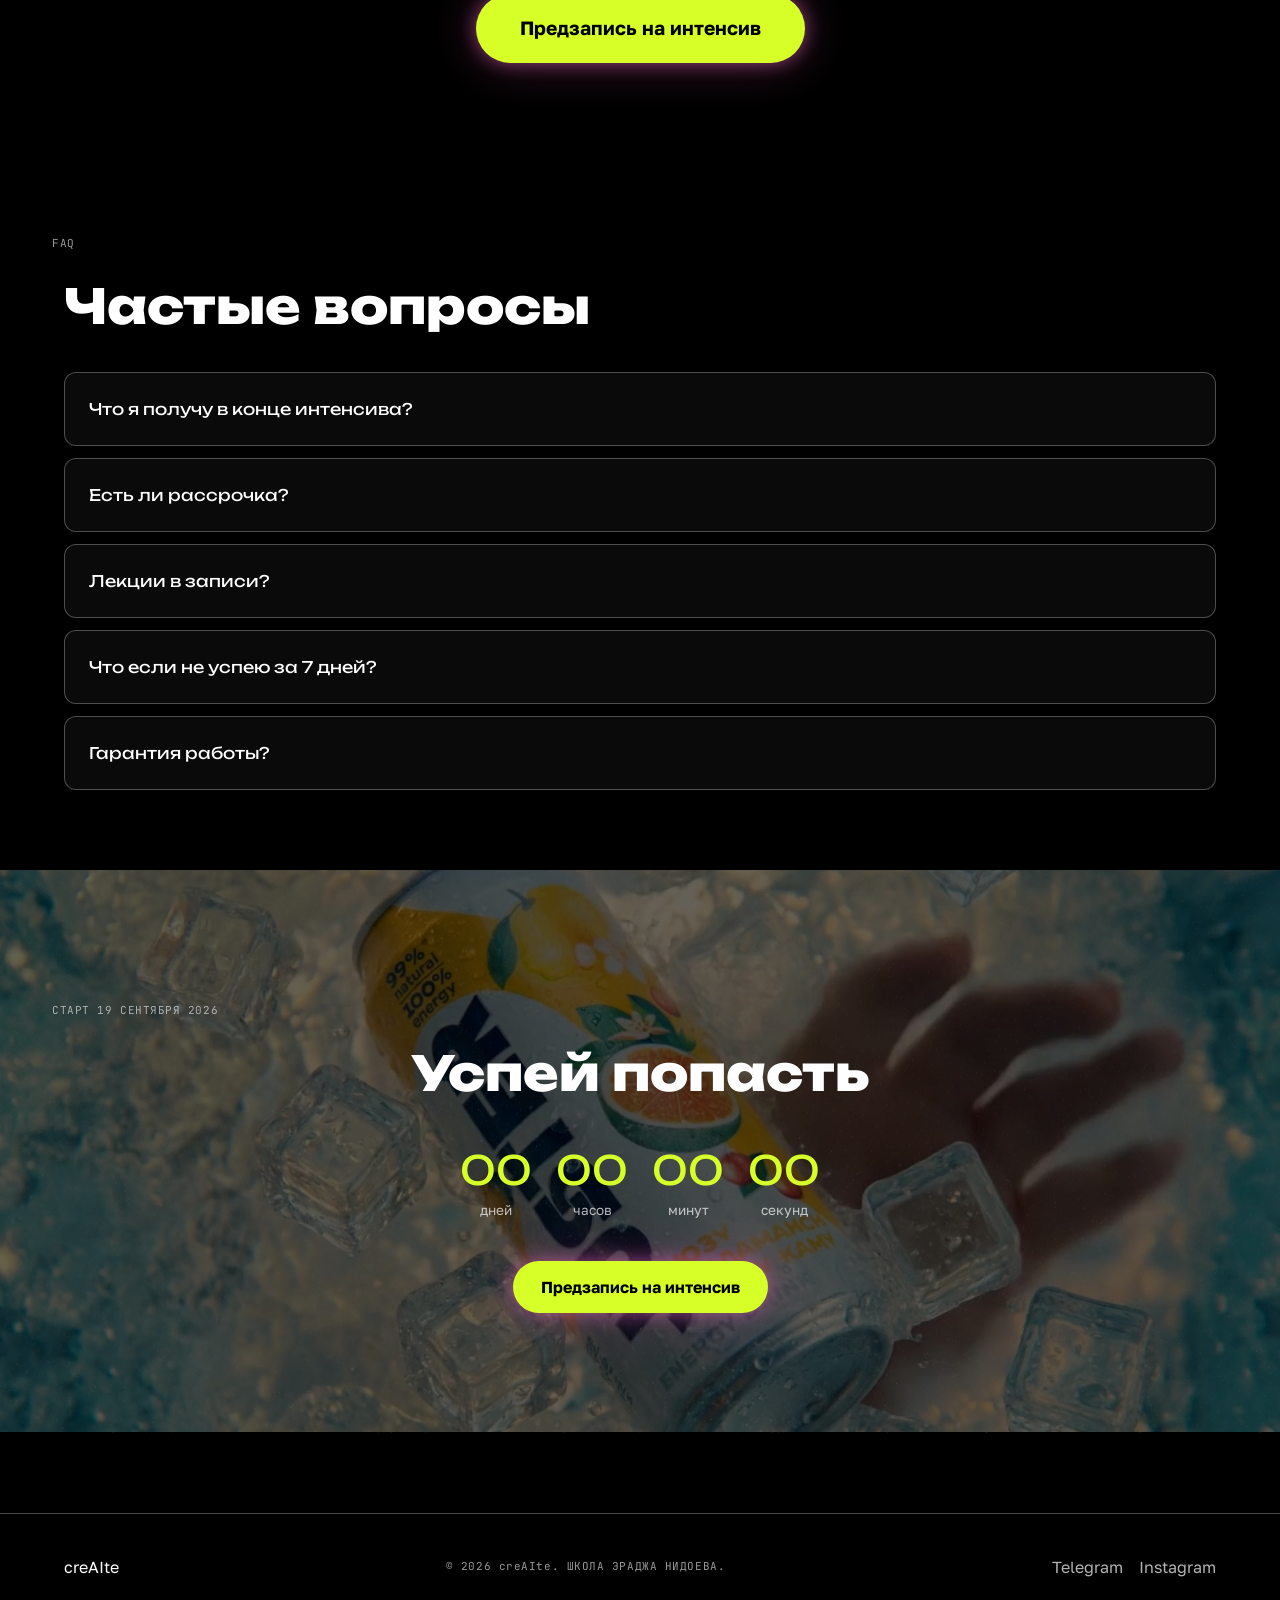
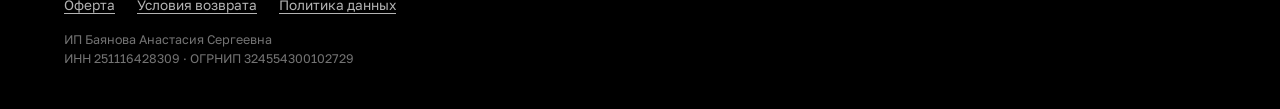
==== commit b16139e2: "footer: document links and sole-trader details; stub pages for the docs" ====
--- a/index.html
+++ b/index.html
@@ -34,7 +34,7 @@
      stack and swaps when the faces land. -->
 <link href="https://fonts.googleapis.com/css2?family=Caveat:wght@400;600&family=Golos+Text:wght@400;500;700&family=JetBrains+Mono:wght@400;500&family=Unbounded:wght@700;800&display=swap" rel="stylesheet" media="print" onload="this.media='all'">
 <noscript><link href="https://fonts.googleapis.com/css2?family=Caveat:wght@400;600&family=Golos+Text:wght@400;500;700&family=JetBrains+Mono:wght@400;500&family=Unbounded:wght@700;800&display=swap" rel="stylesheet"></noscript>
-<link rel="stylesheet" href="css/style.css?v=32">
+<link rel="stylesheet" href="css/style.css?v=33">
 </head>
 <body>
 <header class="site-header" id="site-header">
@@ -756,6 +756,15 @@
       <a href="https://t.me/s/creaite1" target="_blank" rel="noopener">Telegram</a>
       <a href="#cta-placeholder">Instagram</a>
     </div>
+    <nav class="site-footer__docs">
+      <a href="oferta.html">Оферта</a>
+      <a href="vozvrat.html">Условия возврата</a>
+      <a href="politika.html">Политика данных</a>
+    </nav>
+    <p class="site-footer__legal">
+      ИП Баянова Анастасия Сергеевна<br>
+      ИНН 251116428309 · ОГРНИП 324554300102729
+    </p>
   </div>
 </footer>
 
--- a/css/style.css
+++ b/css/style.css
@@ -137,6 +137,12 @@
 .site-footer__inner { display: flex; flex-wrap: wrap; align-items: center; justify-content: space-between; gap: 16px; }
 .site-footer__socials { display: flex; gap: 16px; }
 .site-footer__socials a { color: var(--white); opacity: 0.7; text-decoration: none; }
+/* документы и реквизиты — отдельными строками во всю ширину подвала,
+   иначе они втискиваются в один ряд с логотипом и соцсетями */
+.site-footer__docs { flex-basis: 100%; display: flex; flex-wrap: wrap; gap: 8px 22px; }
+.site-footer__docs a { font-size: 0.85rem; color: var(--white); opacity: 0.7; text-decoration: underline; text-underline-offset: 3px; }
+.site-footer__docs a:hover { opacity: 1; color: var(--acid); }
+.site-footer__legal { flex-basis: 100%; font-size: 0.78rem; line-height: 1.5; color: rgba(255,255,255,0.45); }
 
 @media (max-width: 768px) {
   .site-header__nav { display: none; }
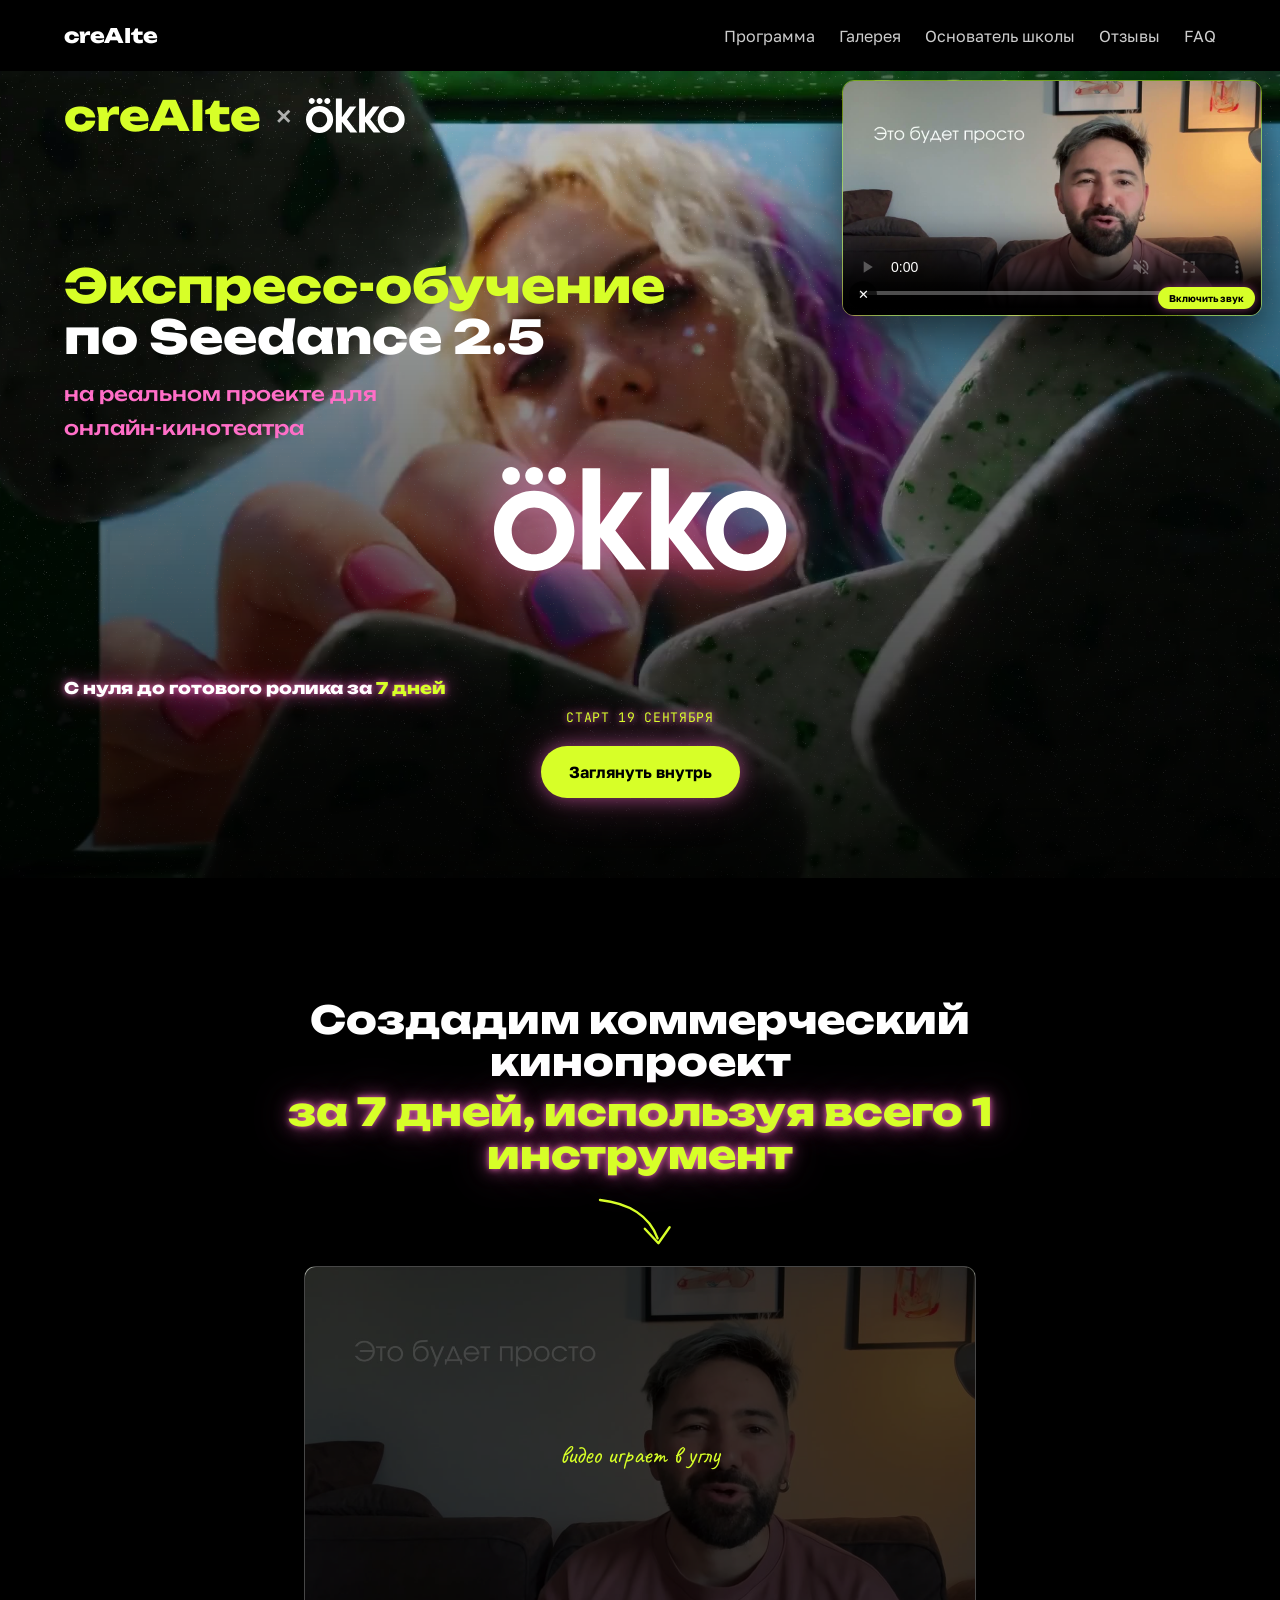
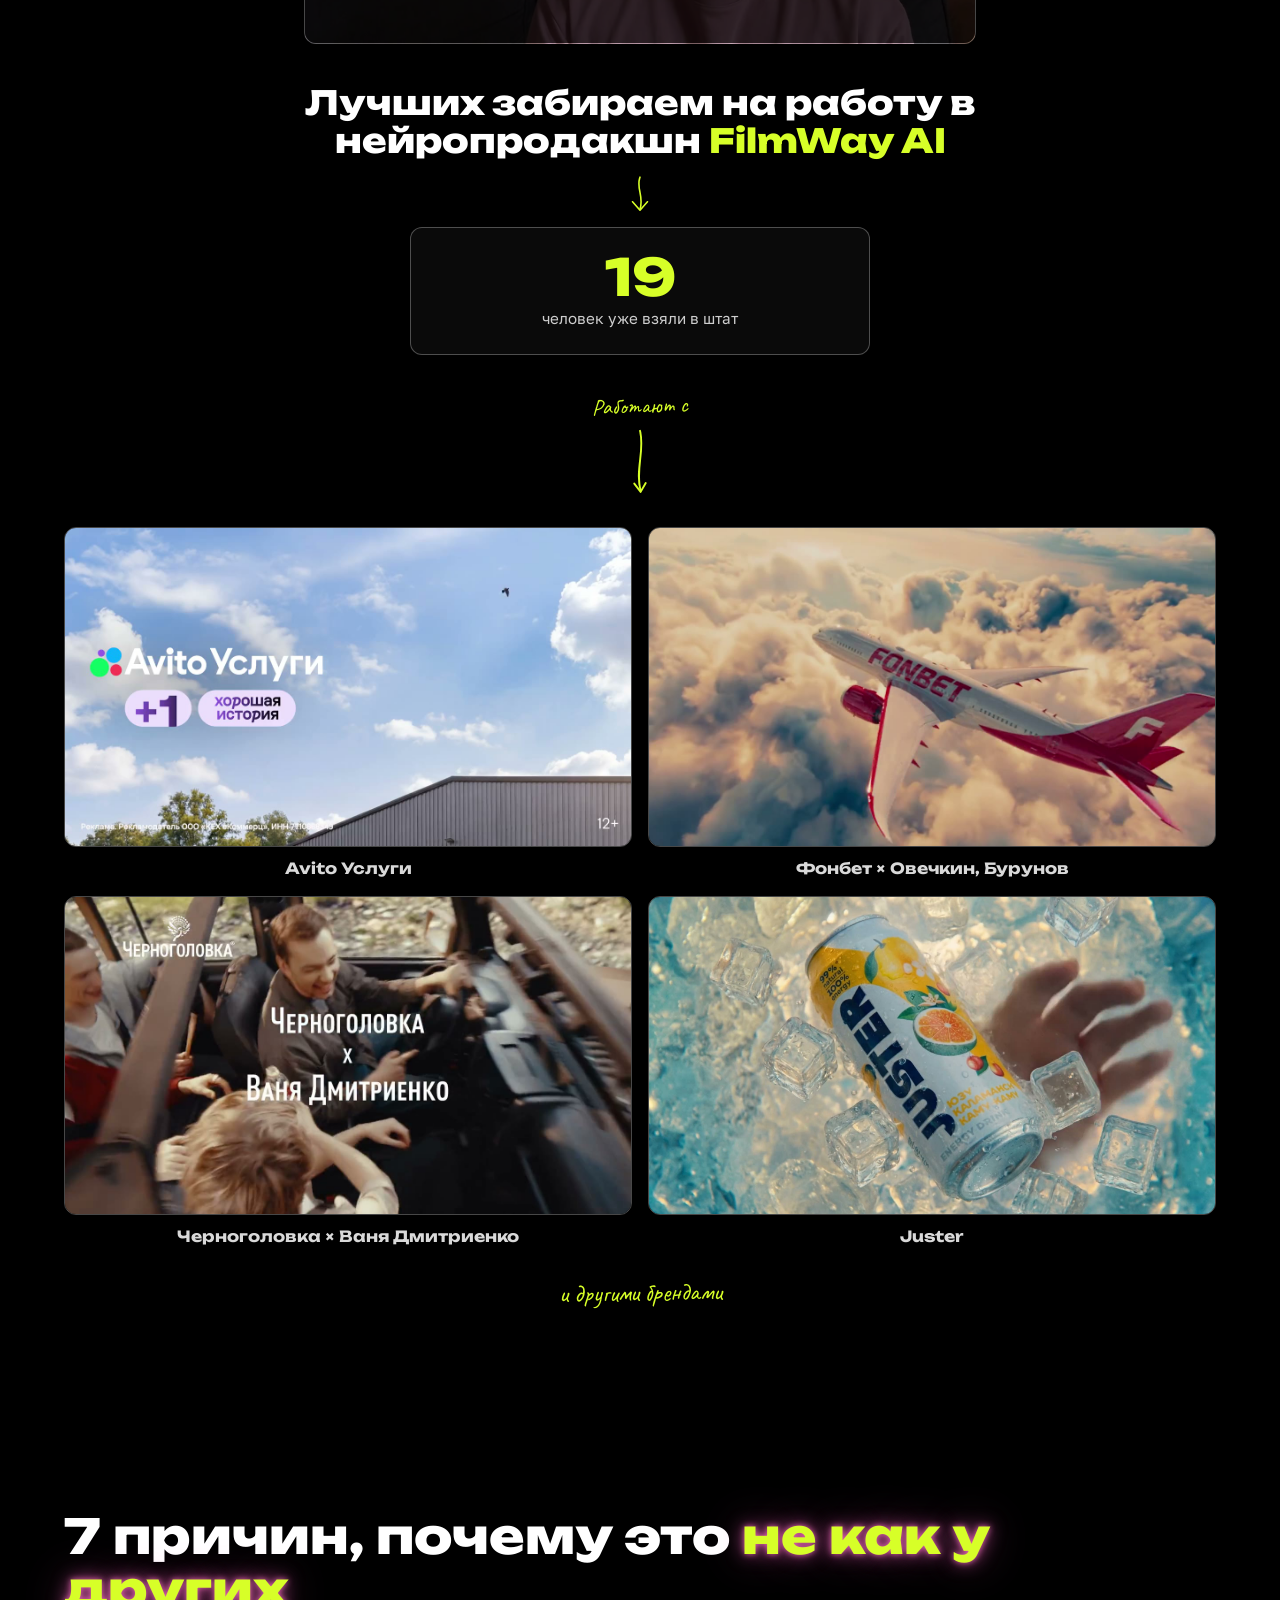
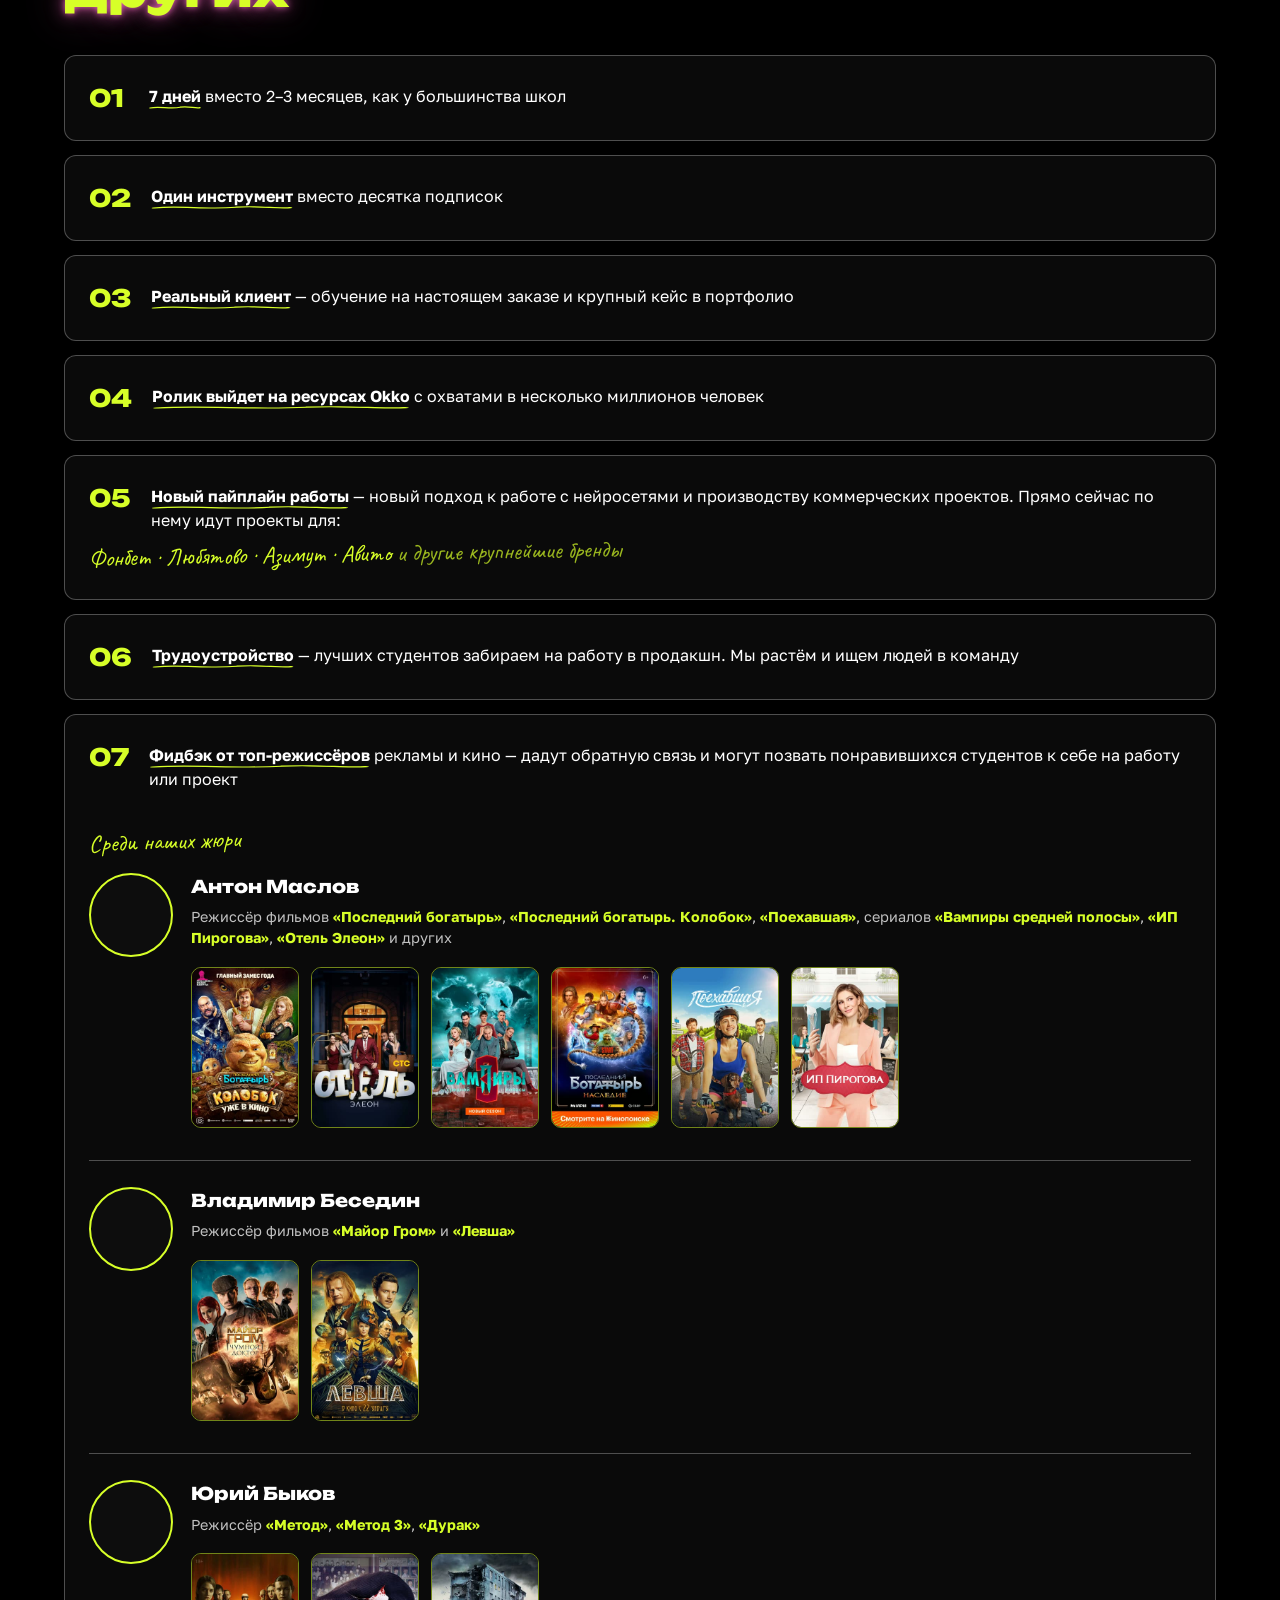
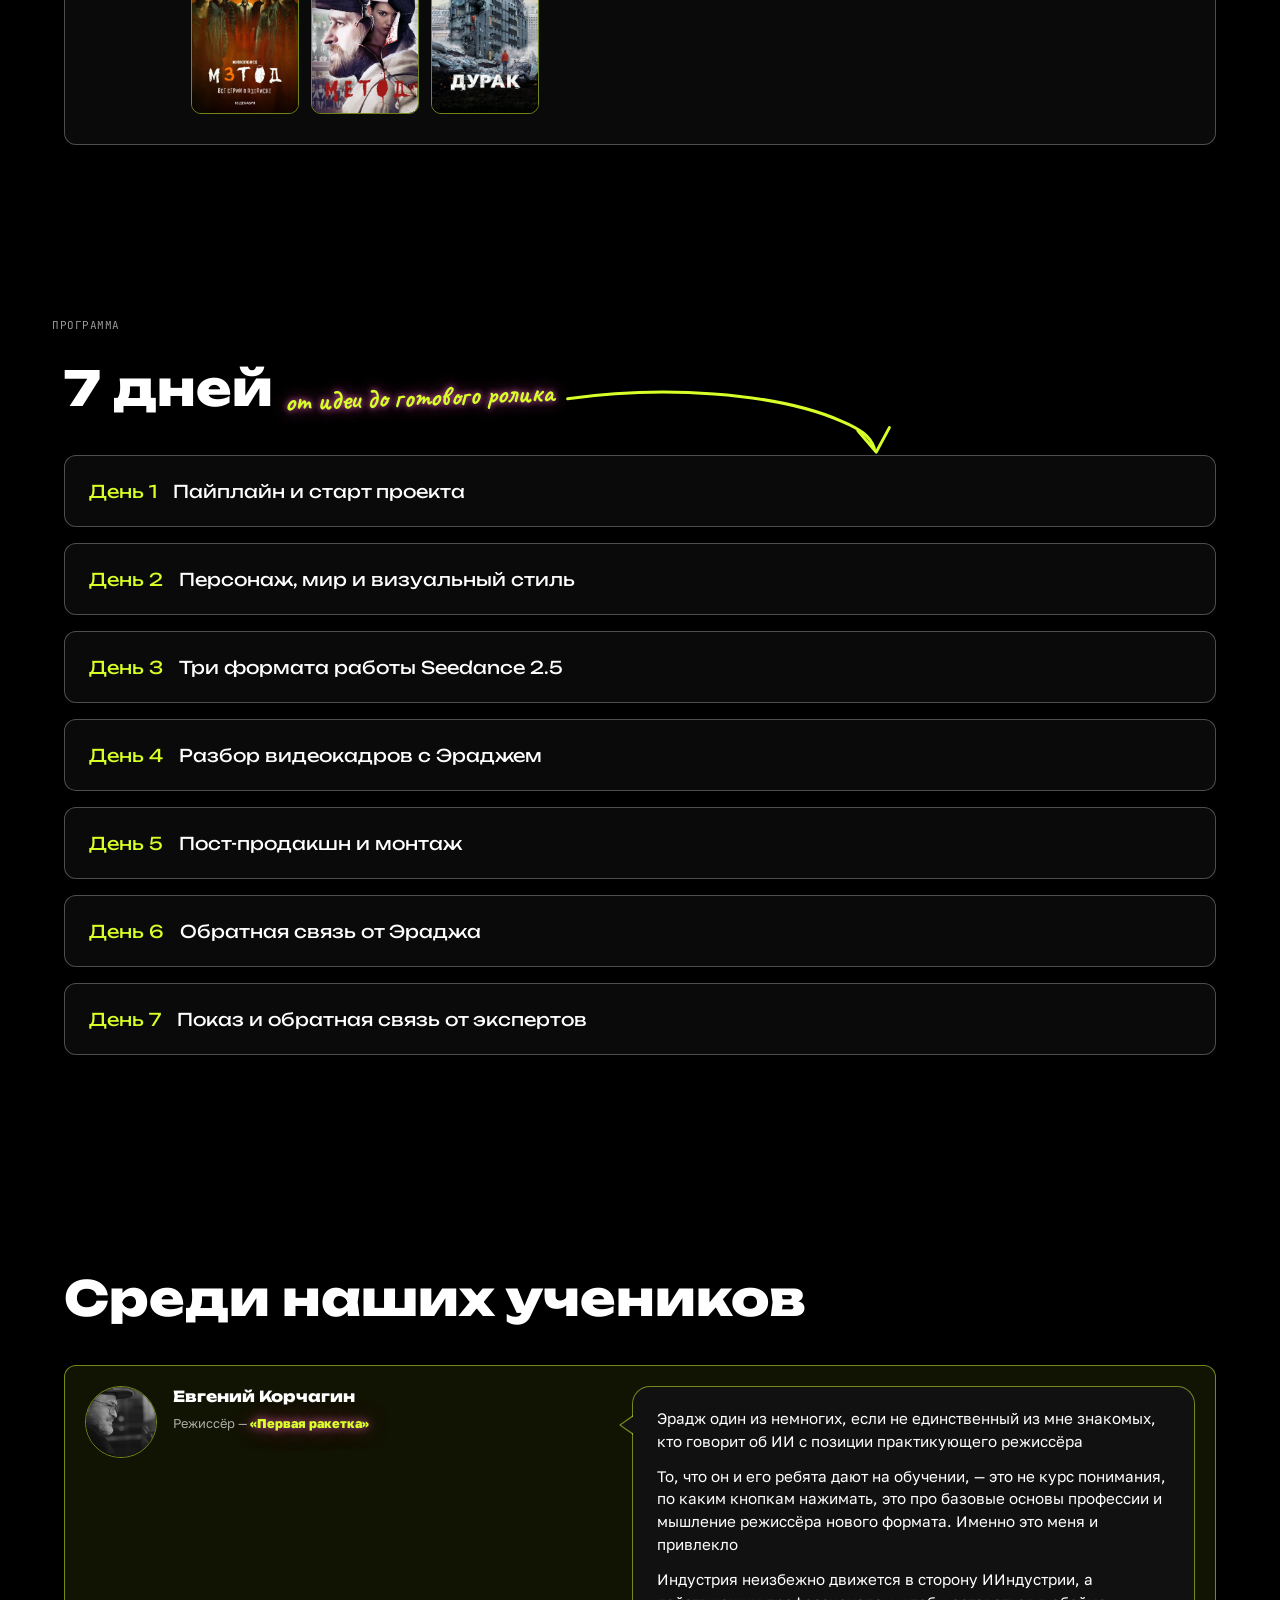
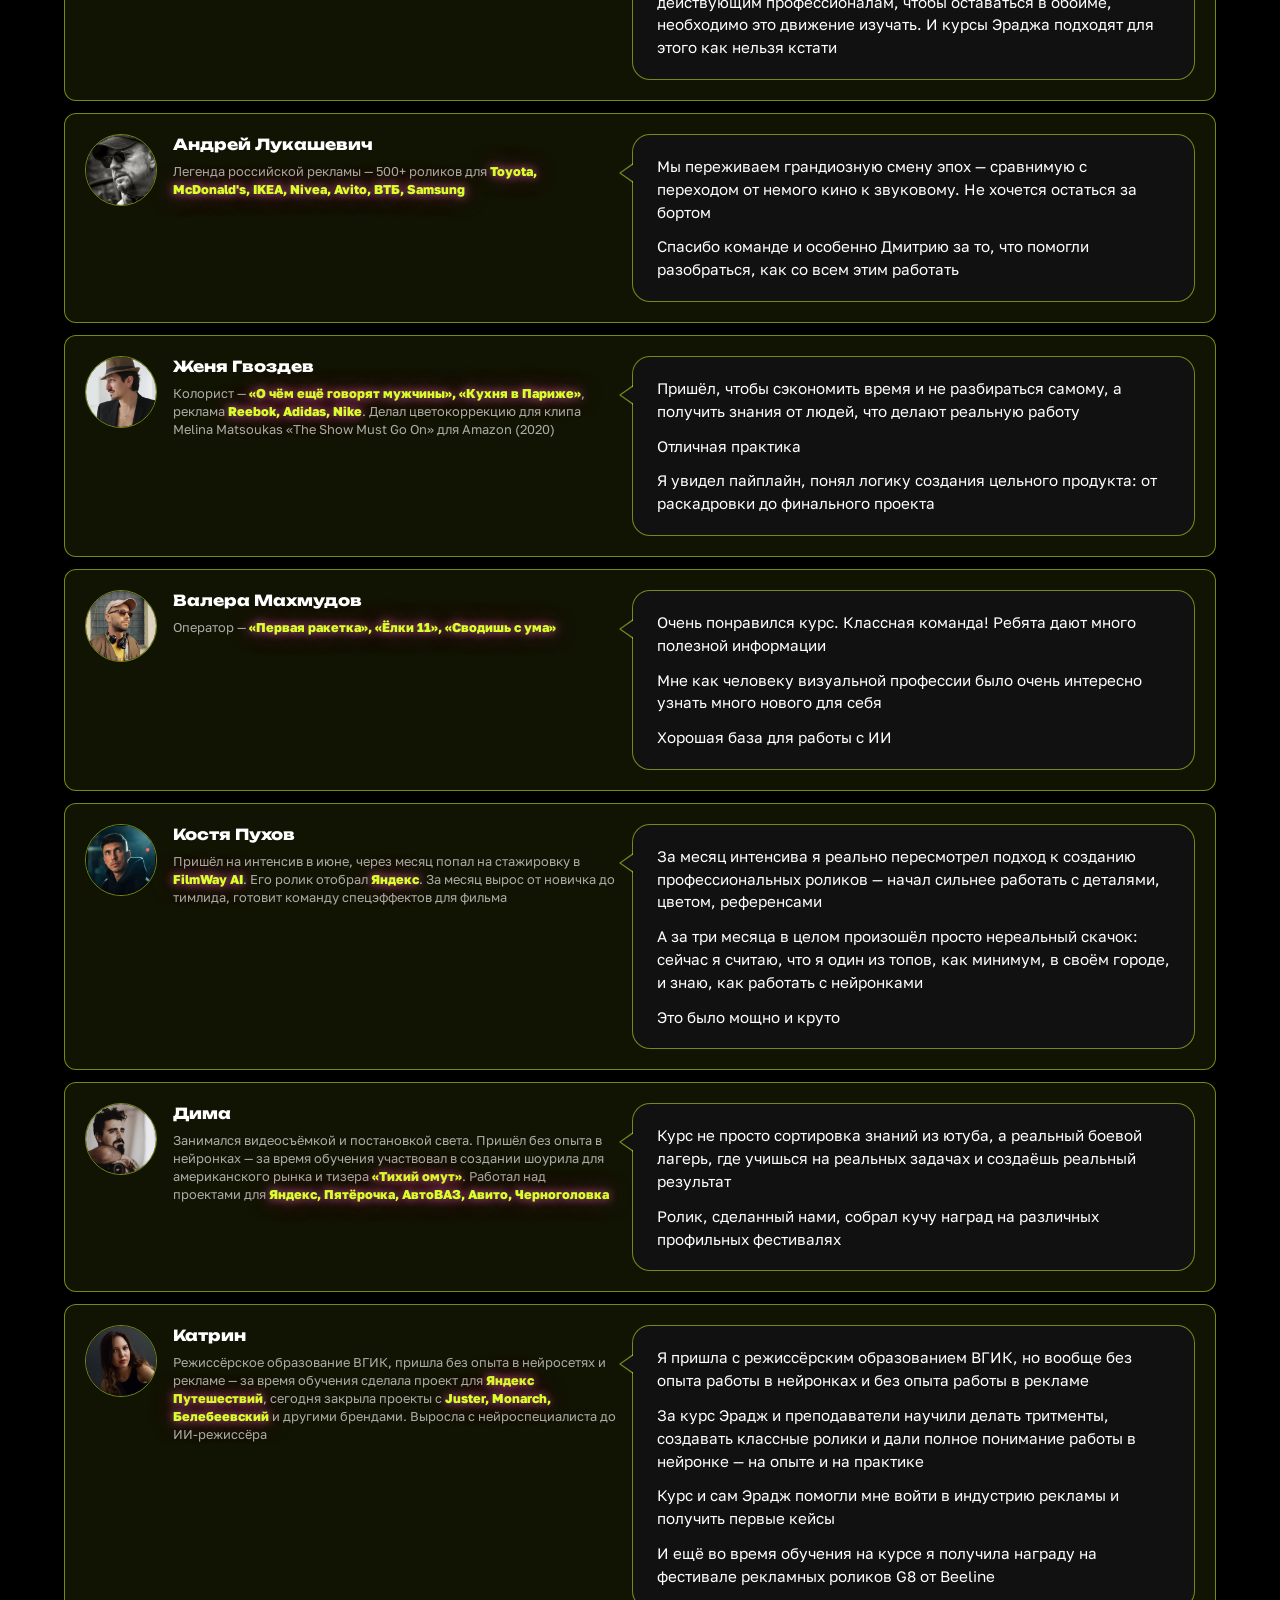
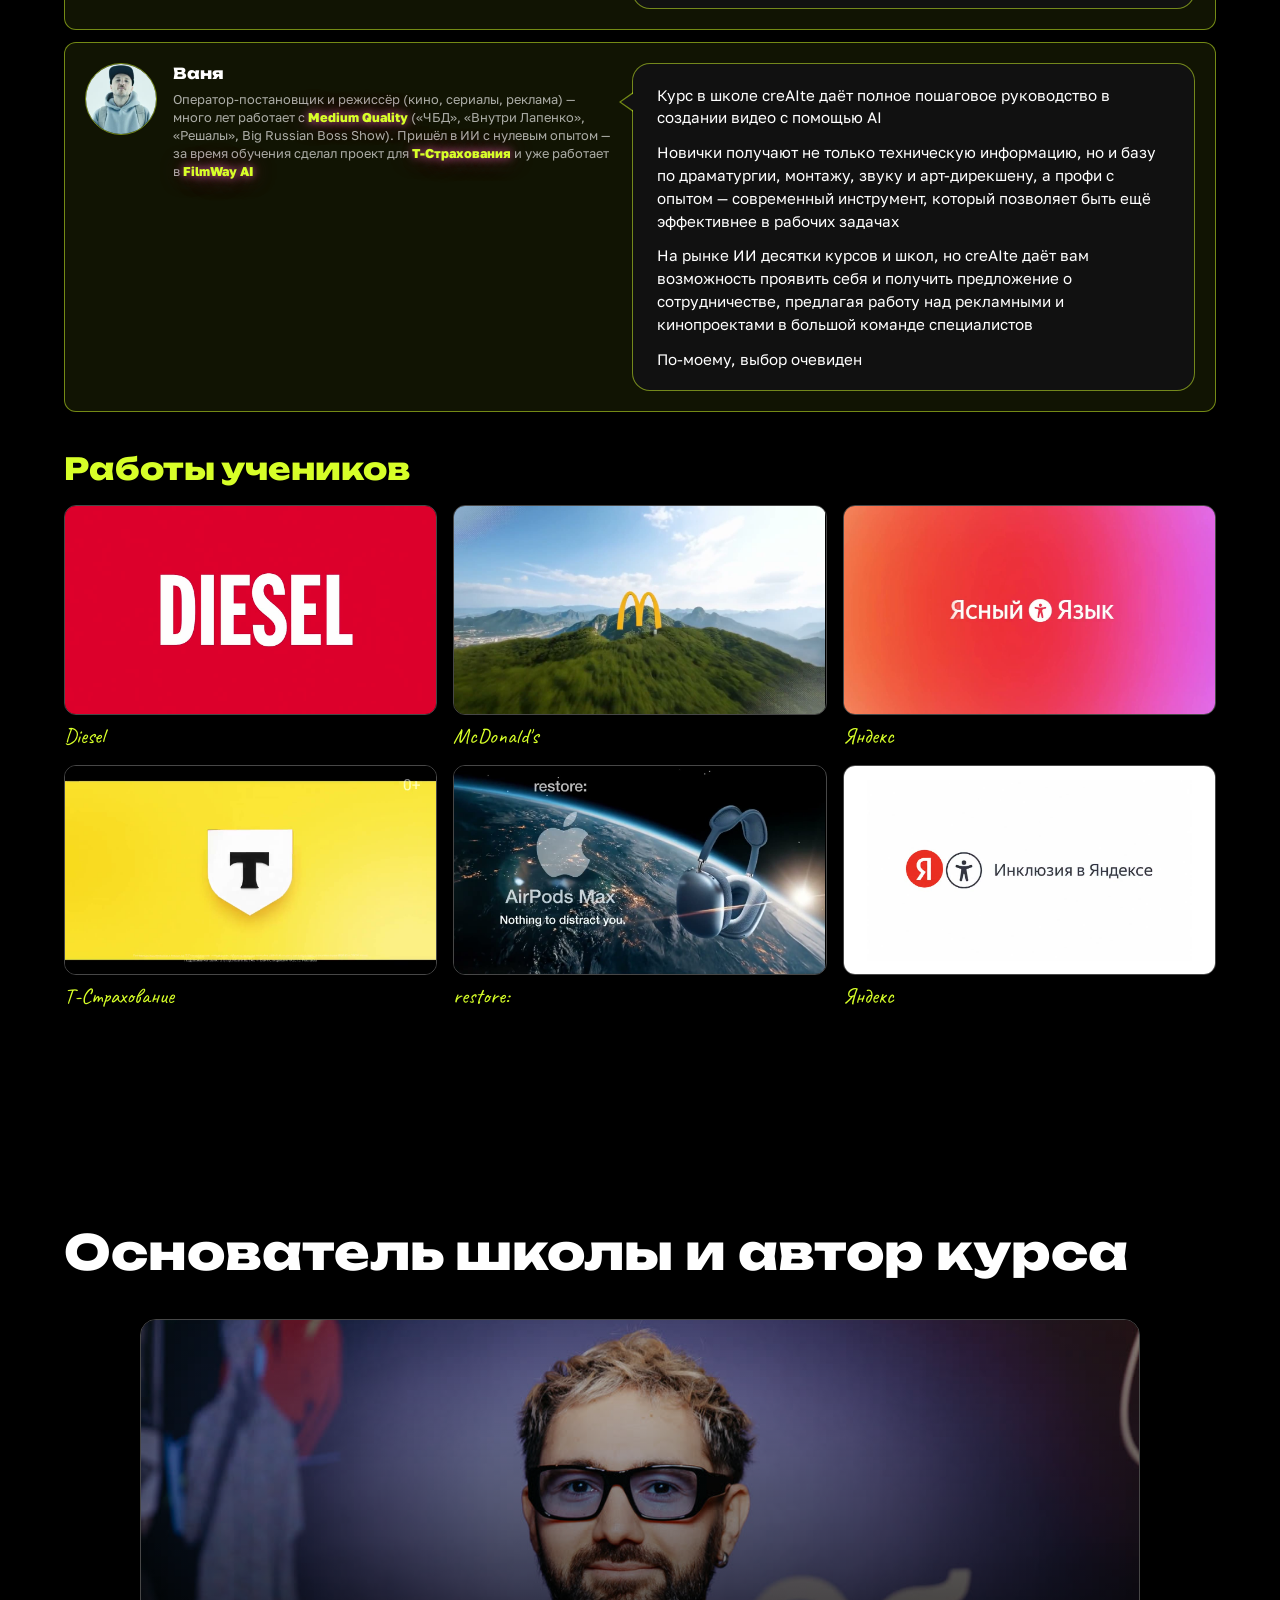
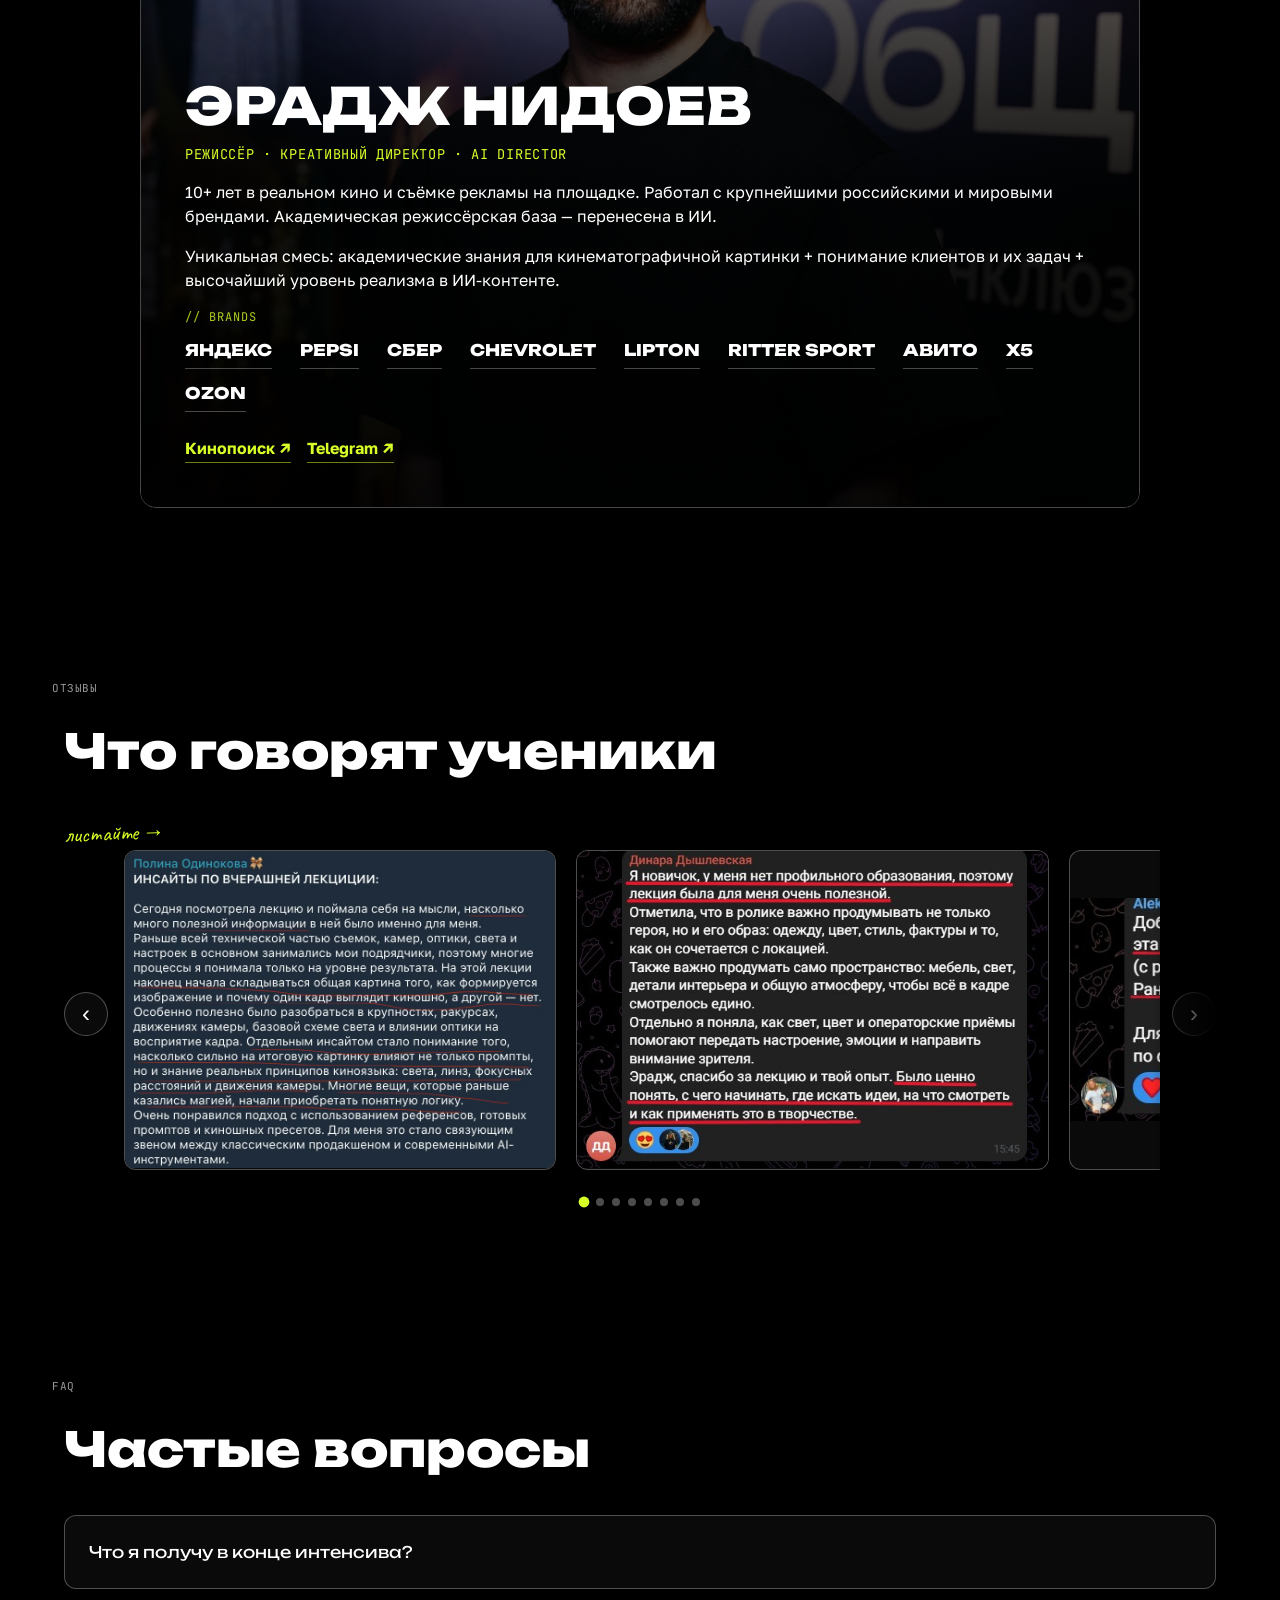
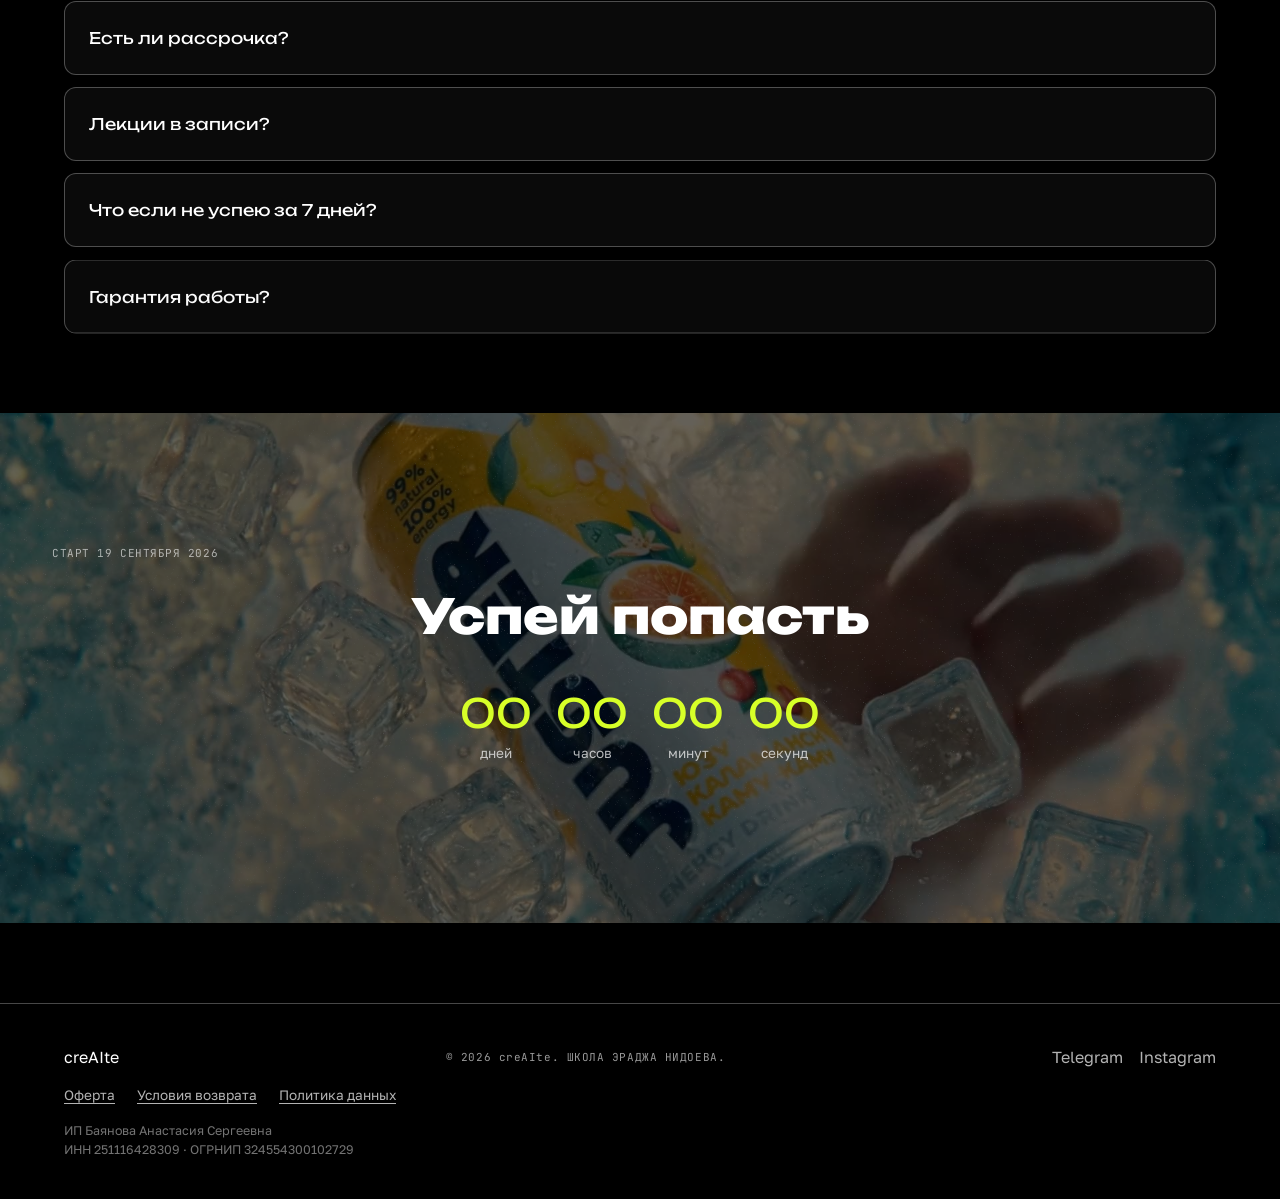
==== commit 3d3c715e: "temporarily hide the signup buttons while enrolment is closed" ====
--- a/index.html
+++ b/index.html
@@ -34,7 +34,7 @@
      stack and swaps when the faces land. -->
 <link href="https://fonts.googleapis.com/css2?family=Caveat:wght@400;600&family=Golos+Text:wght@400;500;700&family=JetBrains+Mono:wght@400;500&family=Unbounded:wght@700;800&display=swap" rel="stylesheet" media="print" onload="this.media='all'">
 <noscript><link href="https://fonts.googleapis.com/css2?family=Caveat:wght@400;600&family=Golos+Text:wght@400;500;700&family=JetBrains+Mono:wght@400;500&family=Unbounded:wght@700;800&display=swap" rel="stylesheet"></noscript>
-<link rel="stylesheet" href="css/style.css?v=33">
+<link rel="stylesheet" href="css/style.css?v=34">
 </head>
 <body>
 <header class="site-header" id="site-header">
--- a/css/style.css
+++ b/css/style.css
@@ -1262,3 +1262,13 @@
   color: rgba(255, 255, 255, 0.75);
 }
 .price__cta { display: block; width: fit-content; margin: 34px auto 0; }
+
+/* ============================================================
+   ВРЕМЕННО: кнопки записи скрыты, пока набор не открыт.
+   Чтобы вернуть их — удалить этот блок целиком, больше нигде
+   ничего править не нужно.
+   Правило по адресу ссылки, а не по классу: «Заглянуть внутрь»
+   остаётся на месте — она просто листает страницу вниз и
+   ничего не обещает.
+   ============================================================ */
+.btn-cta[href^="https://t.me/"] { display: none !important; }
